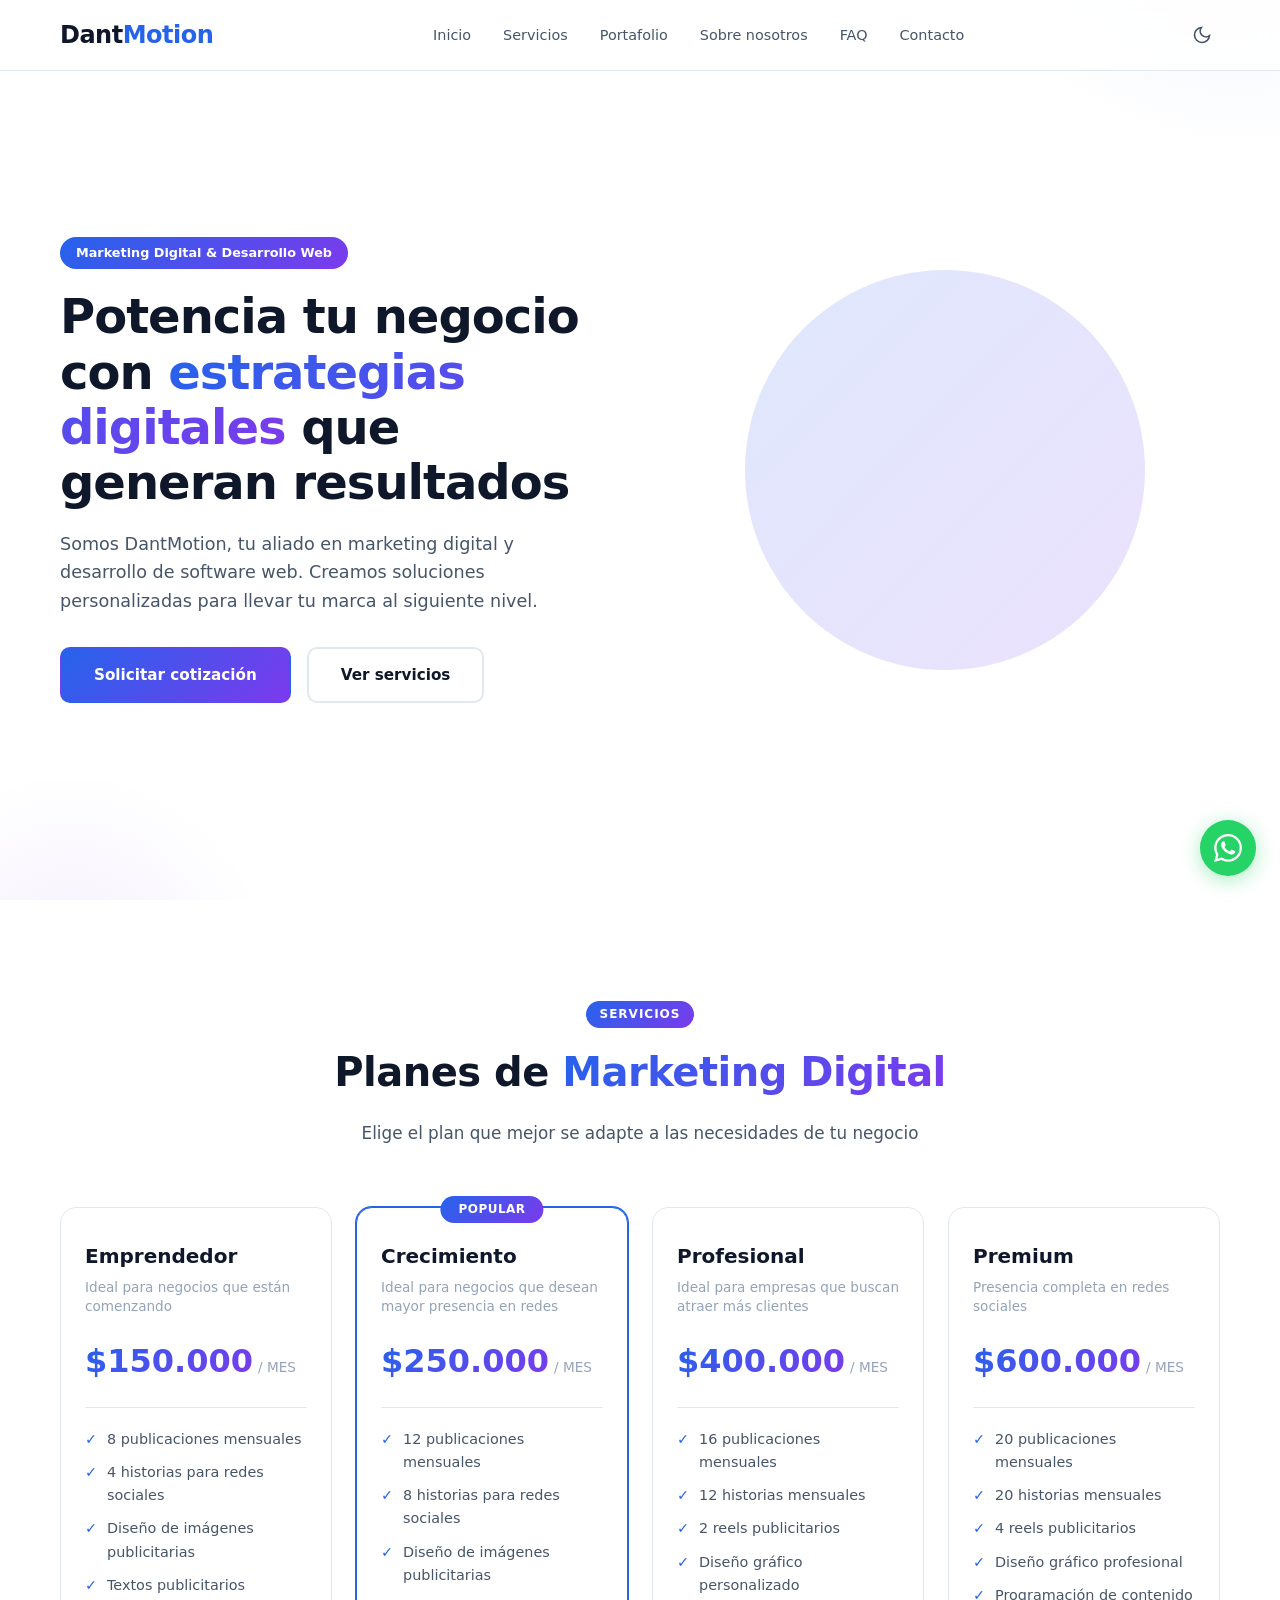
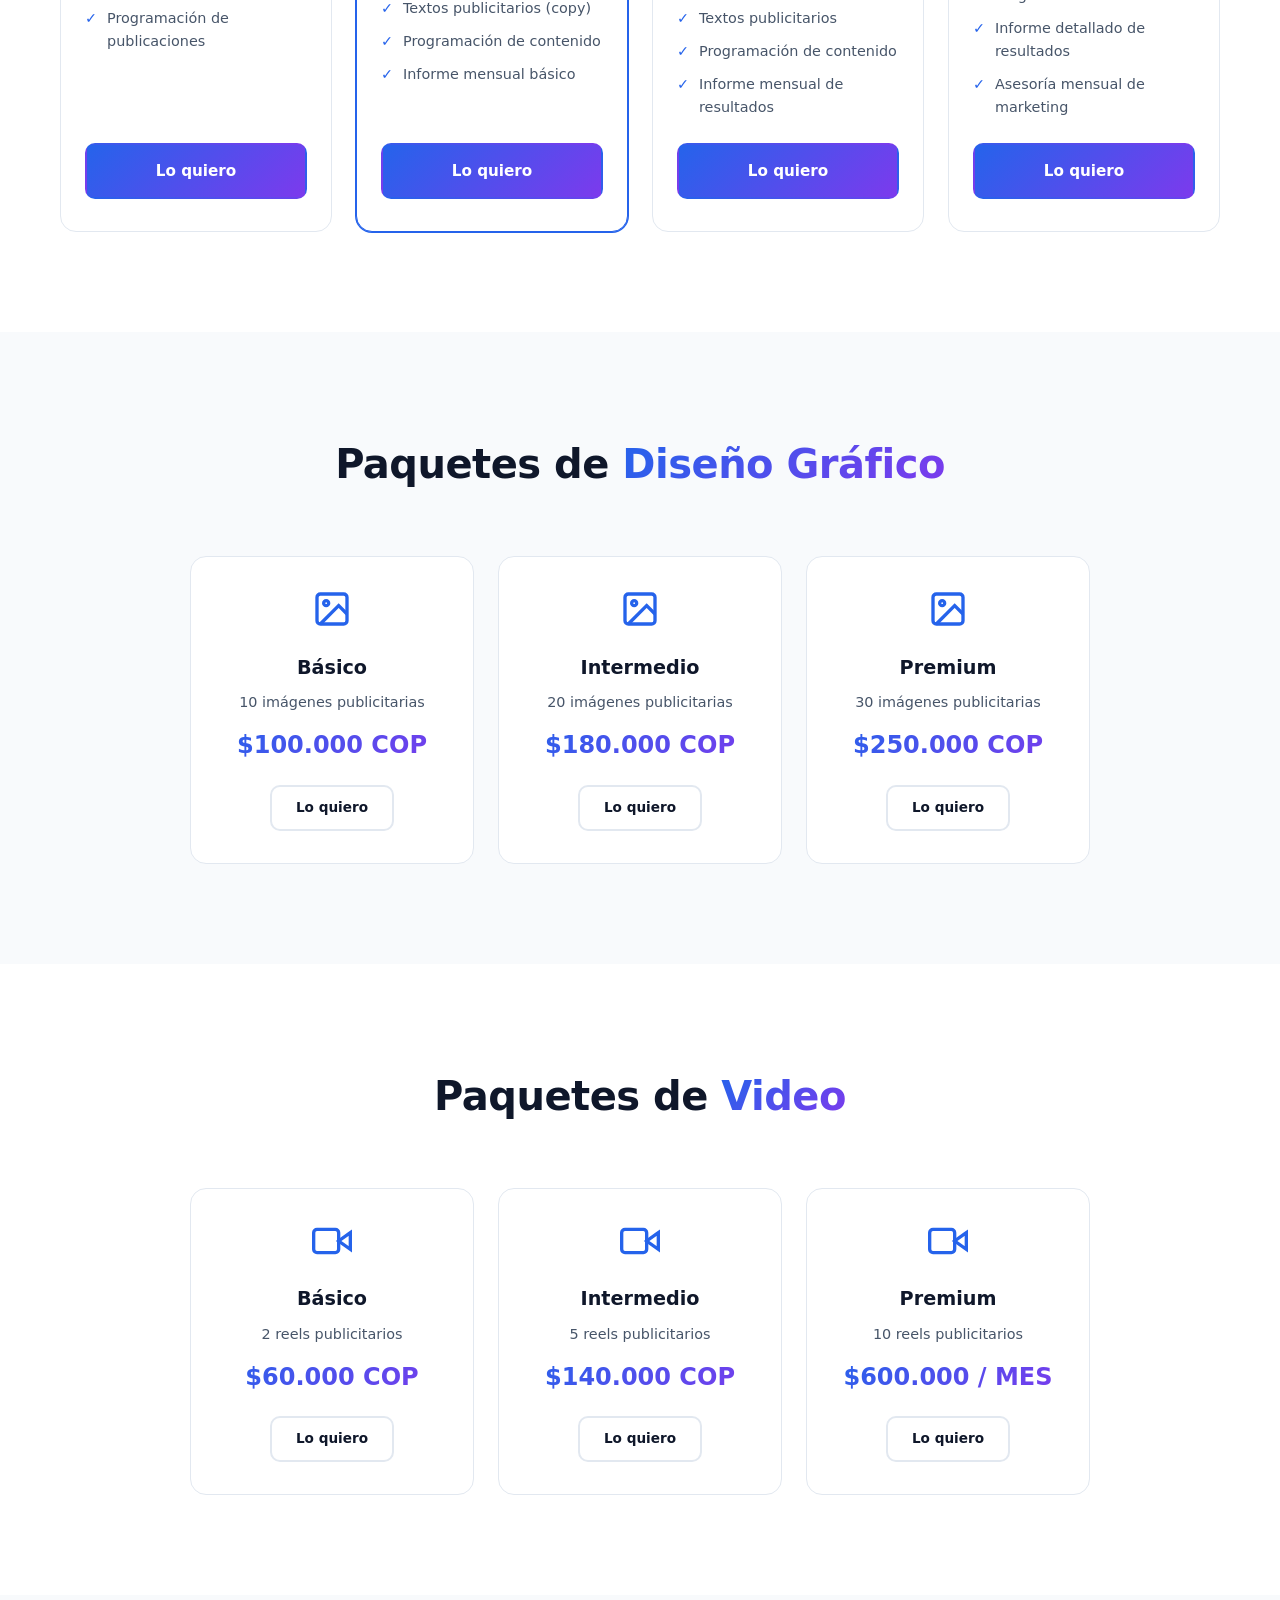
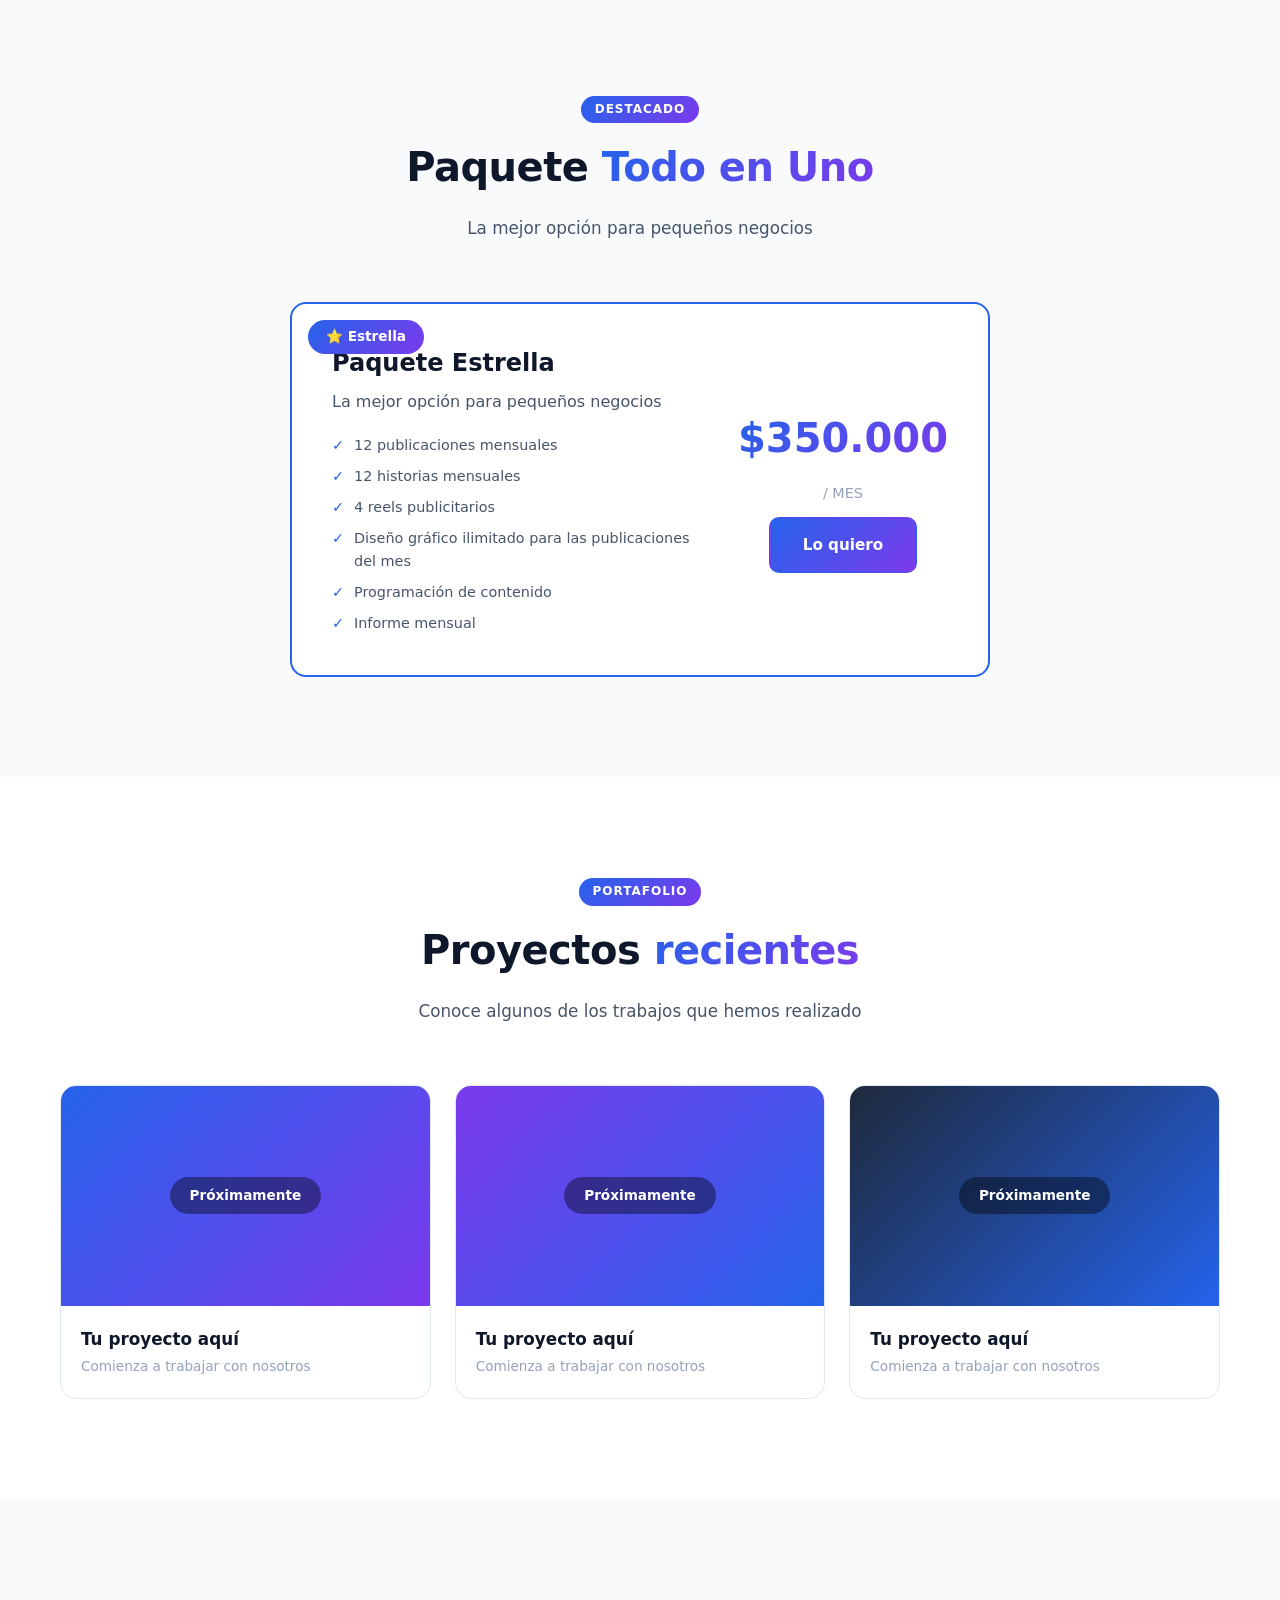
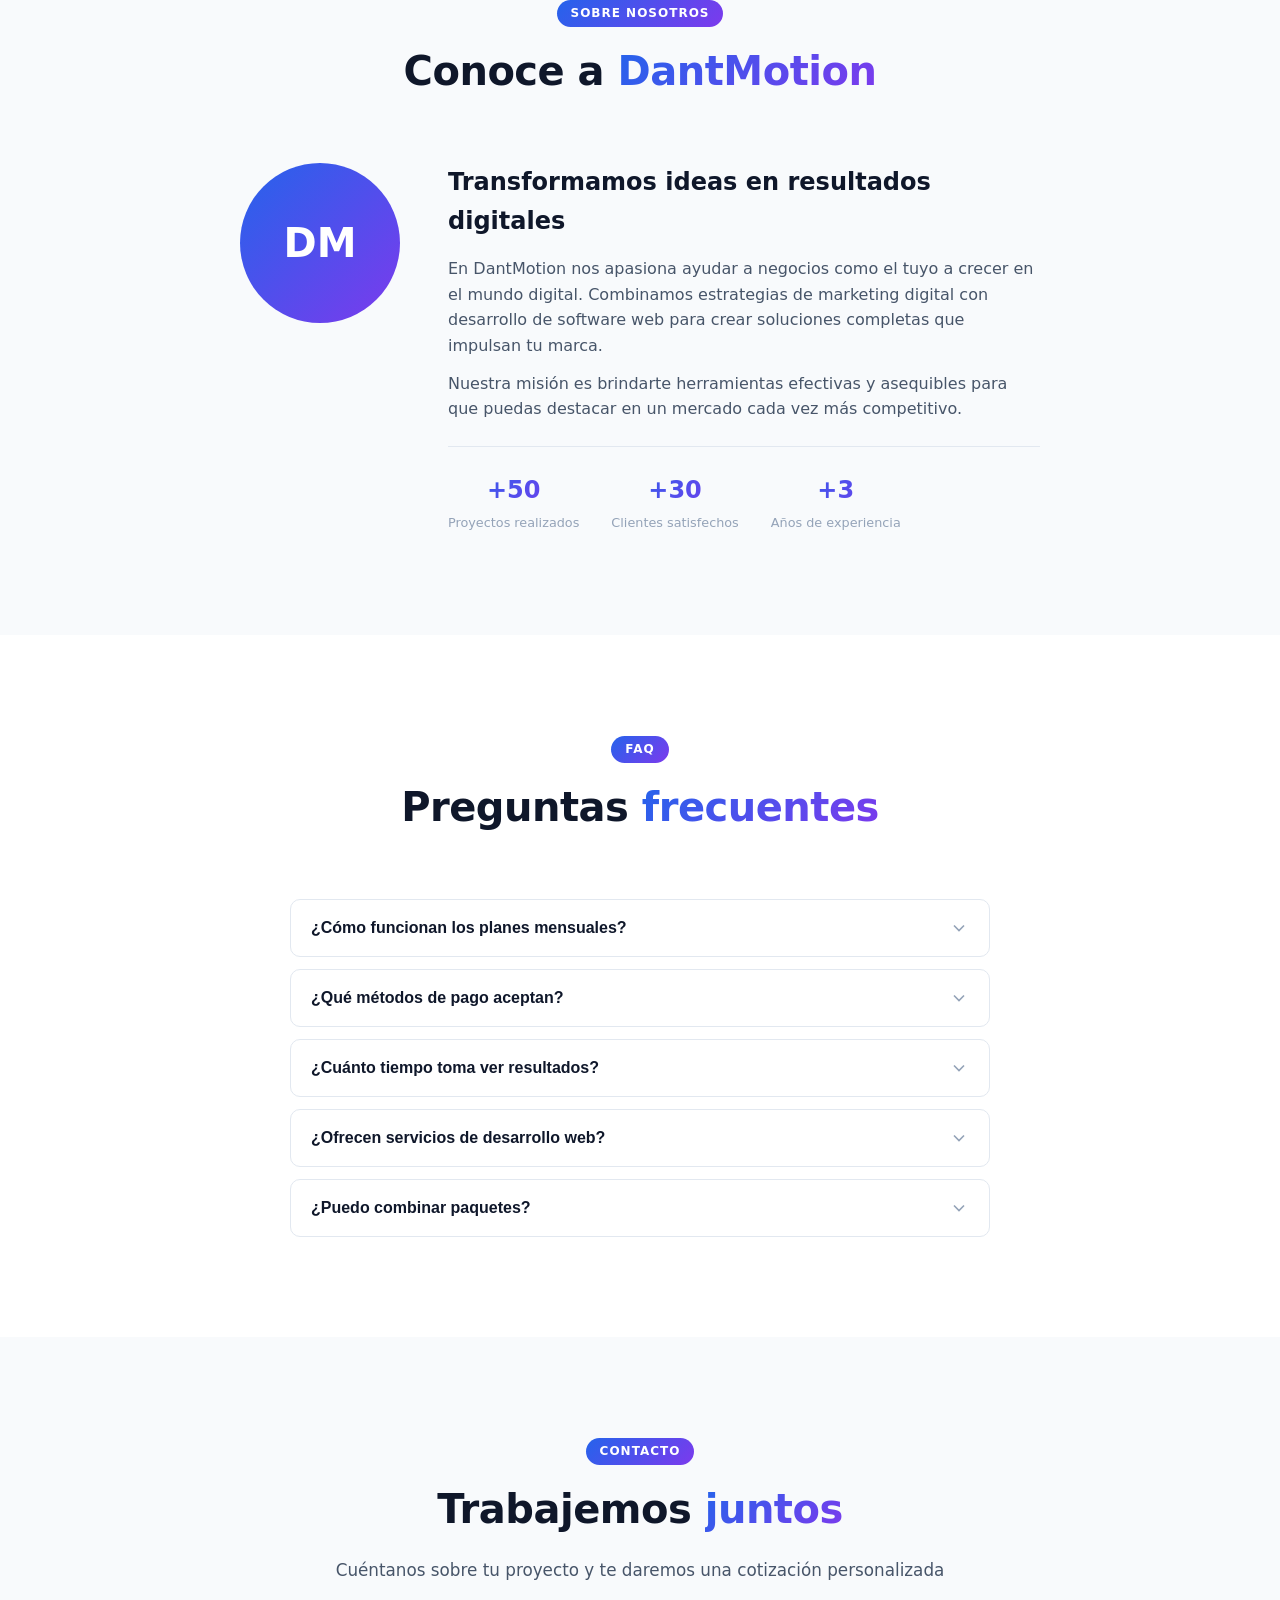
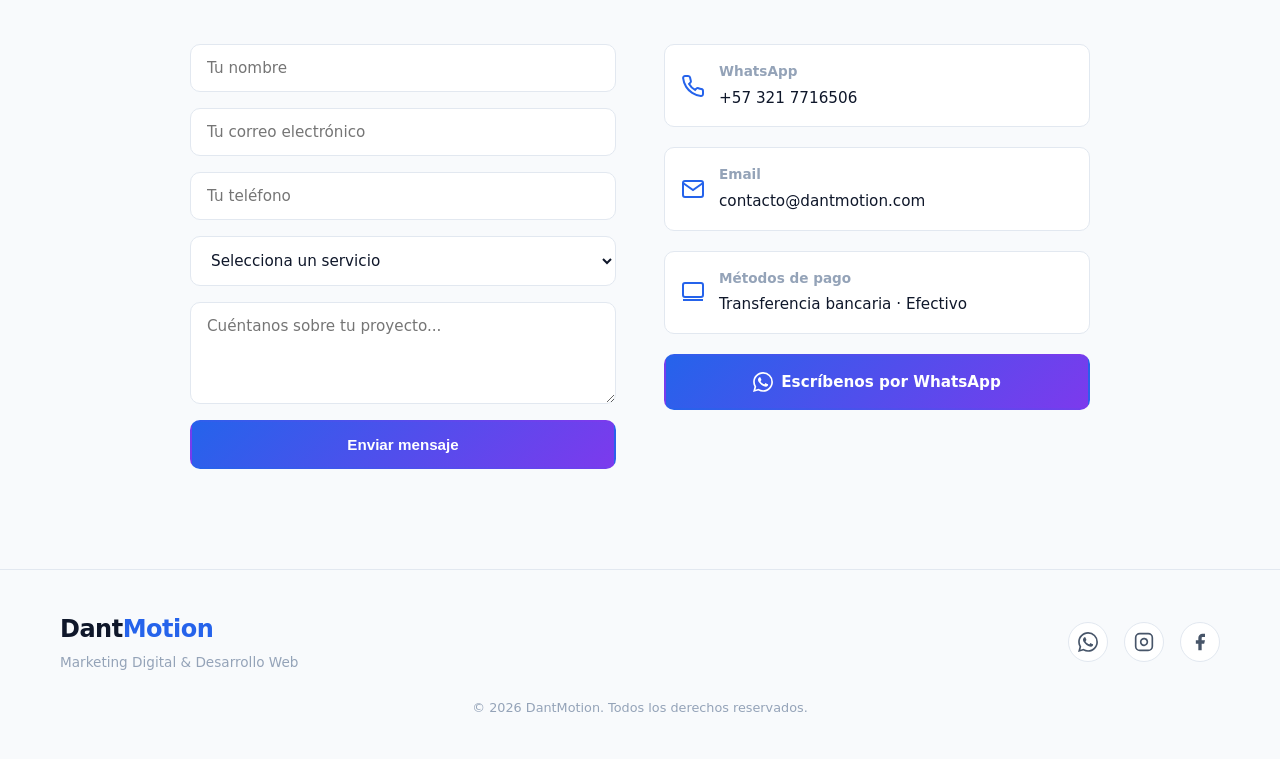
==== index.html @ 95904ae0 "inicio de sitio web" ====
<!DOCTYPE html>
<html lang="es" data-theme="dark">
<head>
  <meta charset="UTF-8">
  <meta name="viewport" content="width=device-width, initial-scale=1.0">
  <meta name="description" content="DantMotion - Marketing Digital y Desarrollo de Software Web. Potencia tu negocio con estrategias digitales y soluciones web profesionales.">
  <meta property="og:title" content="DantMotion - Marketing Digital & Desarrollo Web">
  <meta property="og:description" content="Potencia tu negocio con estrategias digitales y soluciones web profesionales.">
  <meta property="og:type" content="website">
  <title>DantMotion - Marketing Digital & Desarrollo Web</title>
  <link rel="stylesheet" href="css/style.css">
</head>
<body>

  <!-- Header -->
  <header class="header">
    <div class="container header__inner">
      <a href="#" class="logo">Dant<span>Motion</span></a>
      <nav class="nav" id="nav">
        <ul class="nav__list">
          <li><a href="#inicio" class="nav__link">Inicio</a></li>
          <li><a href="#servicios" class="nav__link">Servicios</a></li>
          <li><a href="#portafolio" class="nav__link">Portafolio</a></li>
          <li><a href="#sobre-nosotros" class="nav__link">Sobre nosotros</a></li>
          <li><a href="#faq" class="nav__link">FAQ</a></li>
          <li><a href="#contacto" class="nav__link">Contacto</a></li>
        </ul>
      </nav>
      <div class="header__actions">
        <button class="theme-toggle" id="themeToggle" aria-label="Cambiar modo oscuro/claro">
          <svg class="icon-sun" width="20" height="20" viewBox="0 0 24 24" fill="none" stroke="currentColor" stroke-width="2"><circle cx="12" cy="12" r="5"/><path d="M12 1v2M12 21v2M4.22 4.22l1.42 1.42M18.36 18.36l1.42 1.42M1 12h2M21 12h2M4.22 19.78l1.42-1.42M18.36 5.64l1.42-1.42"/></svg>
          <svg class="icon-moon" width="20" height="20" viewBox="0 0 24 24" fill="none" stroke="currentColor" stroke-width="2"><path d="M21 12.79A9 9 0 1 1 11.21 3 7 7 0 0 0 21 12.79z"/></svg>
        </button>
        <button class="menu-toggle" id="menuToggle" aria-label="Abrir menú">
          <span></span><span></span><span></span>
        </button>
      </div>
    </div>
  </header>

  <!-- Hero -->
  <section class="hero" id="inicio">
    <div class="container hero__inner">
      <div class="hero__content fade-in">
        <span class="hero__badge">Marketing Digital & Desarrollo Web</span>
        <h1 class="hero__title">Potencia tu negocio con <span class="gradient-text">estrategias digitales</span> que generan resultados</h1>
        <p class="hero__desc">Somos DantMotion, tu aliado en marketing digital y desarrollo de software web. Creamos soluciones personalizadas para llevar tu marca al siguiente nivel.</p>
        <div class="hero__cta">
          <a href="#contacto" class="btn btn--primary">Solicitar cotización</a>
          <a href="#servicios" class="btn btn--outline">Ver servicios</a>
        </div>
      </div>
      <div class="hero__visual fade-in">
        <div class="hero__shape"></div>
      </div>
    </div>
  </section>

  <!-- Servicios - Marketing Digital -->
  <section class="section" id="servicios">
    <div class="container">
      <div class="section__header fade-in">
        <span class="section__tag">Servicios</span>
        <h2 class="section__title">Planes de <span class="gradient-text">Marketing Digital</span></h2>
        <p class="section__desc">Elige el plan que mejor se adapte a las necesidades de tu negocio</p>
      </div>

      <div class="pricing-grid">
        <div class="pricing-card fade-in">
          <div class="pricing-card__header">
            <h3 class="pricing-card__name">Emprendedor</h3>
            <p class="pricing-card__sub">Ideal para negocios que están comenzando</p>
          </div>
          <div class="pricing-card__price">
            <span class="price">$150.000</span>
            <span class="period">/ MES</span>
          </div>
          <ul class="pricing-card__features">
            <li>8 publicaciones mensuales</li>
            <li>4 historias para redes sociales</li>
            <li>Diseño de imágenes publicitarias</li>
            <li>Textos publicitarios</li>
            <li>Programación de publicaciones</li>
          </ul>
          <a href="#contacto" class="btn btn--primary btn--block">Lo quiero</a>
        </div>

        <div class="pricing-card pricing-card--featured fade-in">
          <div class="pricing-card__badge">Popular</div>
          <div class="pricing-card__header">
            <h3 class="pricing-card__name">Crecimiento</h3>
            <p class="pricing-card__sub">Ideal para negocios que desean mayor presencia en redes</p>
          </div>
          <div class="pricing-card__price">
            <span class="price">$250.000</span>
            <span class="period">/ MES</span>
          </div>
          <ul class="pricing-card__features">
            <li>12 publicaciones mensuales</li>
            <li>8 historias para redes sociales</li>
            <li>Diseño de imágenes publicitarias</li>
            <li>Textos publicitarios (copy)</li>
            <li>Programación de contenido</li>
            <li>Informe mensual básico</li>
          </ul>
          <a href="#contacto" class="btn btn--primary btn--block">Lo quiero</a>
        </div>

        <div class="pricing-card fade-in">
          <div class="pricing-card__header">
            <h3 class="pricing-card__name">Profesional</h3>
            <p class="pricing-card__sub">Ideal para empresas que buscan atraer más clientes</p>
          </div>
          <div class="pricing-card__price">
            <span class="price">$400.000</span>
            <span class="period">/ MES</span>
          </div>
          <ul class="pricing-card__features">
            <li>16 publicaciones mensuales</li>
            <li>12 historias mensuales</li>
            <li>2 reels publicitarios</li>
            <li>Diseño gráfico personalizado</li>
            <li>Textos publicitarios</li>
            <li>Programación de contenido</li>
            <li>Informe mensual de resultados</li>
          </ul>
          <a href="#contacto" class="btn btn--primary btn--block">Lo quiero</a>
        </div>

        <div class="pricing-card fade-in">
          <div class="pricing-card__header">
            <h3 class="pricing-card__name">Premium</h3>
            <p class="pricing-card__sub">Presencia completa en redes sociales</p>
          </div>
          <div class="pricing-card__price">
            <span class="price">$600.000</span>
            <span class="period">/ MES</span>
          </div>
          <ul class="pricing-card__features">
            <li>20 publicaciones mensuales</li>
            <li>20 historias mensuales</li>
            <li>4 reels publicitarios</li>
            <li>Diseño gráfico profesional</li>
            <li>Programación de contenido</li>
            <li>Informe detallado de resultados</li>
            <li>Asesoría mensual de marketing</li>
          </ul>
          <a href="#contacto" class="btn btn--primary btn--block">Lo quiero</a>
        </div>
      </div>
    </div>
  </section>

  <!-- Servicios - Diseño Gráfico -->
  <section class="section section--alt">
    <div class="container">
      <div class="section__header fade-in">
        <h2 class="section__title">Paquetes de <span class="gradient-text">Diseño Gráfico</span></h2>
      </div>
      <div class="simple-grid">
        <div class="simple-card fade-in">
          <div class="simple-card__icon">
            <svg width="40" height="40" viewBox="0 0 24 24" fill="none" stroke="currentColor" stroke-width="2"><rect x="3" y="3" width="18" height="18" rx="2"/><circle cx="8.5" cy="8.5" r="1.5"/><path d="M21 15l-5-5L5 21"/></svg>
          </div>
          <h3 class="simple-card__name">Básico</h3>
          <p class="simple-card__detail">10 imágenes publicitarias</p>
          <p class="simple-card__price">$100.000 COP</p>
          <a href="#contacto" class="btn btn--outline btn--small">Lo quiero</a>
        </div>
        <div class="simple-card fade-in">
          <div class="simple-card__icon">
            <svg width="40" height="40" viewBox="0 0 24 24" fill="none" stroke="currentColor" stroke-width="2"><rect x="3" y="3" width="18" height="18" rx="2"/><circle cx="8.5" cy="8.5" r="1.5"/><path d="M21 15l-5-5L5 21"/></svg>
          </div>
          <h3 class="simple-card__name">Intermedio</h3>
          <p class="simple-card__detail">20 imágenes publicitarias</p>
          <p class="simple-card__price">$180.000 COP</p>
          <a href="#contacto" class="btn btn--outline btn--small">Lo quiero</a>
        </div>
        <div class="simple-card fade-in">
          <div class="simple-card__icon">
            <svg width="40" height="40" viewBox="0 0 24 24" fill="none" stroke="currentColor" stroke-width="2"><rect x="3" y="3" width="18" height="18" rx="2"/><circle cx="8.5" cy="8.5" r="1.5"/><path d="M21 15l-5-5L5 21"/></svg>
          </div>
          <h3 class="simple-card__name">Premium</h3>
          <p class="simple-card__detail">30 imágenes publicitarias</p>
          <p class="simple-card__price">$250.000 COP</p>
          <a href="#contacto" class="btn btn--outline btn--small">Lo quiero</a>
        </div>
      </div>
    </div>
  </section>

  <!-- Servicios - Video -->
  <section class="section">
    <div class="container">
      <div class="section__header fade-in">
        <h2 class="section__title">Paquetes de <span class="gradient-text">Video</span></h2>
      </div>
      <div class="simple-grid">
        <div class="simple-card fade-in">
          <div class="simple-card__icon">
            <svg width="40" height="40" viewBox="0 0 24 24" fill="none" stroke="currentColor" stroke-width="2"><polygon points="23 7 16 12 23 17 23 7"/><rect x="1" y="5" width="15" height="14" rx="2"/></svg>
          </div>
          <h3 class="simple-card__name">Básico</h3>
          <p class="simple-card__detail">2 reels publicitarios</p>
          <p class="simple-card__price">$60.000 COP</p>
          <a href="#contacto" class="btn btn--outline btn--small">Lo quiero</a>
        </div>
        <div class="simple-card fade-in">
          <div class="simple-card__icon">
            <svg width="40" height="40" viewBox="0 0 24 24" fill="none" stroke="currentColor" stroke-width="2"><polygon points="23 7 16 12 23 17 23 7"/><rect x="1" y="5" width="15" height="14" rx="2"/></svg>
          </div>
          <h3 class="simple-card__name">Intermedio</h3>
          <p class="simple-card__detail">5 reels publicitarios</p>
          <p class="simple-card__price">$140.000 COP</p>
          <a href="#contacto" class="btn btn--outline btn--small">Lo quiero</a>
        </div>
        <div class="simple-card fade-in">
          <div class="simple-card__icon">
            <svg width="40" height="40" viewBox="0 0 24 24" fill="none" stroke="currentColor" stroke-width="2"><polygon points="23 7 16 12 23 17 23 7"/><rect x="1" y="5" width="15" height="14" rx="2"/></svg>
          </div>
          <h3 class="simple-card__name">Premium</h3>
          <p class="simple-card__detail">10 reels publicitarios</p>
          <p class="simple-card__price">$600.000 / MES</p>
          <a href="#contacto" class="btn btn--outline btn--small">Lo quiero</a>
        </div>
      </div>
    </div>
  </section>

  <!-- Paquete Estrella -->
  <section class="section section--alt">
    <div class="container">
      <div class="section__header fade-in">
        <span class="section__tag">Destacado</span>
        <h2 class="section__title">Paquete <span class="gradient-text">Todo en Uno</span></h2>
        <p class="section__desc">La mejor opción para pequeños negocios</p>
      </div>
      <div class="featured-card fade-in">
        <div class="featured-card__badge">⭐ Estrella</div>
        <div class="featured-card__content">
          <div class="featured-card__info">
            <h3 class="featured-card__name">Paquete Estrella</h3>
            <p class="featured-card__detail">La mejor opción para pequeños negocios</p>
            <ul class="featured-card__features">
              <li>12 publicaciones mensuales</li>
              <li>12 historias mensuales</li>
              <li>4 reels publicitarios</li>
              <li>Diseño gráfico ilimitado para las publicaciones del mes</li>
              <li>Programación de contenido</li>
              <li>Informe mensual</li>
            </ul>
          </div>
          <div class="featured-card__price-box">
            <span class="featured-card__price">$350.000</span>
            <span class="featured-card__period">/ MES</span>
            <a href="#contacto" class="btn btn--primary">Lo quiero</a>
          </div>
        </div>
      </div>
    </div>
  </section>

  <!-- Portafolio -->
  <section class="section" id="portafolio">
    <div class="container">
      <div class="section__header fade-in">
        <span class="section__tag">Portafolio</span>
        <h2 class="section__title">Proyectos <span class="gradient-text">recientes</span></h2>
        <p class="section__desc">Conoce algunos de los trabajos que hemos realizado</p>
      </div>
      <div class="portfolio-grid">
        <div class="portfolio-item fade-in">
          <div class="portfolio-item__thumb" style="background: linear-gradient(135deg, #2563EB, #7C3AED);">
            <span class="portfolio-item__label">Próximamente</span>
          </div>
          <div class="portfolio-item__info">
            <h3>Tu proyecto aquí</h3>
            <p>Comienza a trabajar con nosotros</p>
          </div>
        </div>
        <div class="portfolio-item fade-in">
          <div class="portfolio-item__thumb" style="background: linear-gradient(135deg, #7C3AED, #2563EB);">
            <span class="portfolio-item__label">Próximamente</span>
          </div>
          <div class="portfolio-item__info">
            <h3>Tu proyecto aquí</h3>
            <p>Comienza a trabajar con nosotros</p>
          </div>
        </div>
        <div class="portfolio-item fade-in">
          <div class="portfolio-item__thumb" style="background: linear-gradient(135deg, #1E293B, #2563EB);">
            <span class="portfolio-item__label">Próximamente</span>
          </div>
          <div class="portfolio-item__info">
            <h3>Tu proyecto aquí</h3>
            <p>Comienza a trabajar con nosotros</p>
          </div>
        </div>
      </div>
    </div>
  </section>

  <!-- Sobre nosotros -->
  <section class="section section--alt" id="sobre-nosotros">
    <div class="container">
      <div class="section__header fade-in">
        <span class="section__tag">Sobre nosotros</span>
        <h2 class="section__title">Conoce a <span class="gradient-text">DantMotion</span></h2>
      </div>
      <div class="about fade-in">
        <div class="about__avatar">
          <div class="about__avatar-placeholder">DM</div>
        </div>
        <div class="about__content">
          <h3>Transformamos ideas en resultados digitales</h3>
          <p>En DantMotion nos apasiona ayudar a negocios como el tuyo a crecer en el mundo digital. Combinamos estrategias de marketing digital con desarrollo de software web para crear soluciones completas que impulsan tu marca.</p>
          <p>Nuestra misión es brindarte herramientas efectivas y asequibles para que puedas destacar en un mercado cada vez más competitivo.</p>
          <div class="about__stats">
            <div class="stat">
              <span class="stat__number">+50</span>
              <span class="stat__label">Proyectos realizados</span>
            </div>
            <div class="stat">
              <span class="stat__number">+30</span>
              <span class="stat__label">Clientes satisfechos</span>
            </div>
            <div class="stat">
              <span class="stat__number">+3</span>
              <span class="stat__label">Años de experiencia</span>
            </div>
          </div>
        </div>
      </div>
    </div>
  </section>

  <!-- FAQ -->
  <section class="section" id="faq">
    <div class="container">
      <div class="section__header fade-in">
        <span class="section__tag">FAQ</span>
        <h2 class="section__title">Preguntas <span class="gradient-text">frecuentes</span></h2>
      </div>
      <div class="faq-list fade-in">
        <div class="faq-item">
          <button class="faq-item__question">
            ¿Cómo funcionan los planes mensuales?
            <svg width="20" height="20" viewBox="0 0 24 24" fill="none" stroke="currentColor" stroke-width="2"><polyline points="6 9 12 15 18 9"/></svg>
          </button>
          <div class="faq-item__answer">
            <p>Los planes son de suscripción mensual. Cada mes creamos y programamos el contenido acordado según el paquete que elijas. Puedes cancelar en cualquier momento.</p>
          </div>
        </div>
        <div class="faq-item">
          <button class="faq-item__question">
            ¿Qué métodos de pago aceptan?
            <svg width="20" height="20" viewBox="0 0 24 24" fill="none" stroke="currentColor" stroke-width="2"><polyline points="6 9 12 15 18 9"/></svg>
          </button>
          <div class="faq-item__answer">
            <p>Aceptamos transferencia bancaria y pago en efectivo. Te enviaremos los datos de pago al confirmar tu servicio.</p>
          </div>
        </div>
        <div class="faq-item">
          <button class="faq-item__question">
            ¿Cuánto tiempo toma ver resultados?
            <svg width="20" height="20" viewBox="0 0 24 24" fill="none" stroke="currentColor" stroke-width="2"><polyline points="6 9 12 15 18 9"/></svg>
          </button>
          <div class="faq-item__answer">
            <p>Los resultados varían según el plan y la industria, pero generalmente nuestros clientes comienzan a ver mejoras en engagement y alcance a partir del primer mes.</p>
          </div>
        </div>
        <div class="faq-item">
          <button class="faq-item__question">
            ¿Ofrecen servicios de desarrollo web?
            <svg width="20" height="20" viewBox="0 0 24 24" fill="none" stroke="currentColor" stroke-width="2"><polyline points="6 9 12 15 18 9"/></svg>
          </button>
          <div class="faq-item__answer">
            <p>Sí, creamos landing pages, sitios web, aplicaciones web y tiendas online. Contáctanos para conocer más sobre nuestros paquetes de desarrollo.</p>
          </div>
        </div>
        <div class="faq-item">
          <button class="faq-item__question">
            ¿Puedo combinar paquetes?
            <svg width="20" height="20" viewBox="0 0 24 24" fill="none" stroke="currentColor" stroke-width="2"><polyline points="6 9 12 15 18 9"/></svg>
          </button>
          <div class="faq-item__answer">
            <p>¡Claro! Puedes combinar cualquier paquete de marketing con diseño gráfico y video. Contáctanos y armamos un plan personalizado para ti.</p>
          </div>
        </div>
      </div>
    </div>
  </section>

  <!-- Contacto -->
  <section class="section section--alt" id="contacto">
    <div class="container">
      <div class="section__header fade-in">
        <span class="section__tag">Contacto</span>
        <h2 class="section__title">Trabajemos <span class="gradient-text">juntos</span></h2>
        <p class="section__desc">Cuéntanos sobre tu proyecto y te daremos una cotización personalizada</p>
      </div>
      <div class="contact fade-in">
        <form class="contact__form" id="contactForm">
          <input type="text" name="name" placeholder="Tu nombre" required>
          <input type="email" name="email" placeholder="Tu correo electrónico" required>
          <input type="tel" name="phone" placeholder="Tu teléfono">
          <select name="service" required>
            <option value="">Selecciona un servicio</option>
            <option value="marketing">Marketing Digital</option>
            <option value="diseno">Diseño Gráfico</option>
            <option value="video">Video / Reels</option>
            <option value="todo-en-uno">Paquete Todo en Uno</option>
            <option value="desarrollo">Desarrollo Web</option>
            <option value="otro">Otro</option>
          </select>
          <textarea name="message" rows="4" placeholder="Cuéntanos sobre tu proyecto..." required></textarea>
          <button type="submit" class="btn btn--primary btn--block">Enviar mensaje</button>
        </form>
        <div class="contact__info">
          <div class="contact__card">
            <svg width="24" height="24" viewBox="0 0 24 24" fill="none" stroke="currentColor" stroke-width="2"><path d="M22 16.92v3a2 2 0 0 1-2.18 2 19.79 19.79 0 0 1-8.63-3.07 19.5 19.5 0 0 1-6-6 19.79 19.79 0 0 1-3.07-8.67A2 2 0 0 1 4.11 2h3a2 2 0 0 1 2 1.72 12.84 12.84 0 0 0 .7 2.81 2 2 0 0 1-.45 2.11L8.09 9.91a16 16 0 0 0 6 6l1.27-1.27a2 2 0 0 1 2.11-.45 12.84 12.84 0 0 0 2.81.7A2 2 0 0 1 22 16.92z"/></svg>
            <div>
              <strong>WhatsApp</strong>
              <a href="https://wa.me/573217716506" target="_blank">+57 321 7716506</a>
            </div>
          </div>
          <div class="contact__card">
            <svg width="24" height="24" viewBox="0 0 24 24" fill="none" stroke="currentColor" stroke-width="2"><path d="M4 4h16c1.1 0 2 .9 2 2v12c0 1.1-.9 2-2 2H4c-1.1 0-2-.9-2-2V6c0-1.1.9-2 2-2z"/><polyline points="22,6 12,13 2,6"/></svg>
            <div>
              <strong>Email</strong>
              <a href="mailto:contacto@dantmotion.com">contacto@dantmotion.com</a>
            </div>
          </div>
          <div class="contact__card">
            <svg width="24" height="24" viewBox="0 0 24 24" fill="none" stroke="currentColor" stroke-width="2"><rect x="2" y="3" width="20" height="14" rx="2"/><line x1="2" y1="20" x2="22" y2="20"/></svg>
            <div>
              <strong>Métodos de pago</strong>
              <span>Transferencia bancaria · Efectivo</span>
            </div>
          </div>
          <a href="https://wa.me/573217716506" target="_blank" class="btn btn--primary btn--block">
            <svg width="20" height="20" viewBox="0 0 24 24" fill="currentColor"><path d="M17.472 14.382c-.297-.149-1.758-.867-2.03-.967-.273-.099-.471-.148-.67.15-.197.297-.767.966-.94 1.164-.173.199-.347.223-.644.075-.297-.15-1.255-.463-2.39-1.475-.883-.788-1.48-1.761-1.653-2.059-.173-.297-.018-.458.13-.606.134-.133.298-.347.446-.52.149-.174.198-.298.298-.497.099-.198.05-.371-.025-.52-.075-.149-.669-1.612-.916-2.207-.242-.579-.487-.5-.669-.51-.173-.008-.371-.01-.57-.01-.198 0-.52.074-.792.372-.272.297-1.04 1.016-1.04 2.479 0 1.462 1.065 2.875 1.213 3.074.149.198 2.096 3.2 5.077 4.487.709.306 1.262.489 1.694.625.712.227 1.36.195 1.871.118.571-.085 1.758-.719 2.006-1.413.248-.694.248-1.289.173-1.413-.074-.124-.272-.198-.57-.347m-5.421 7.403h-.004a9.87 9.87 0 01-5.031-1.378l-.361-.214-3.741.982.998-3.648-.235-.374a9.86 9.86 0 01-1.51-5.26c.001-5.45 4.436-9.884 9.888-9.884 2.64 0 5.122 1.03 6.988 2.898a9.825 9.825 0 012.893 6.994c-.003 5.45-4.437 9.884-9.885 9.884m8.413-18.297A11.815 11.815 0 0012.05 0C5.495 0 .16 5.335.157 11.892c0 2.096.547 4.142 1.588 5.945L.057 24l6.305-1.654a11.882 11.882 0 005.683 1.448h.005c6.554 0 11.89-5.335 11.893-11.893a11.821 11.821 0 00-3.48-8.413z"/></svg>
            Escríbenos por WhatsApp
          </a>
        </div>
      </div>
    </div>
  </section>

  <!-- Footer -->
  <footer class="footer">
    <div class="container footer__inner">
      <div class="footer__brand">
        <a href="#" class="logo">Dant<span>Motion</span></a>
        <p>Marketing Digital & Desarrollo Web</p>
      </div>
      <div class="footer__social">
        <a href="https://wa.me/573217716506" target="_blank" aria-label="WhatsApp">
          <svg width="20" height="20" viewBox="0 0 24 24" fill="currentColor"><path d="M17.472 14.382c-.297-.149-1.758-.867-2.03-.967-.273-.099-.471-.148-.67.15-.197.297-.767.966-.94 1.164-.173.199-.347.223-.644.075-.297-.15-1.255-.463-2.39-1.475-.883-.788-1.48-1.761-1.653-2.059-.173-.297-.018-.458.13-.606.134-.133.298-.347.446-.52.149-.174.198-.298.298-.497.099-.198.05-.371-.025-.52-.075-.149-.669-1.612-.916-2.207-.242-.579-.487-.5-.669-.51-.173-.008-.371-.01-.57-.01-.198 0-.52.074-.792.372-.272.297-1.04 1.016-1.04 2.479 0 1.462 1.065 2.875 1.213 3.074.149.198 2.096 3.2 5.077 4.487.709.306 1.262.489 1.694.625.712.227 1.36.195 1.871.118.571-.085 1.758-.719 2.006-1.413.248-.694.248-1.289.173-1.413-.074-.124-.272-.198-.57-.347m-5.421 7.403h-.004a9.87 9.87 0 01-5.031-1.378l-.361-.214-3.741.982.998-3.648-.235-.374a9.86 9.86 0 01-1.51-5.26c.001-5.45 4.436-9.884 9.888-9.884 2.64 0 5.122 1.03 6.988 2.898a9.825 9.825 0 012.893 6.994c-.003 5.45-4.437 9.884-9.885 9.884m8.413-18.297A11.815 11.815 0 0012.05 0C5.495 0 .16 5.335.157 11.892c0 2.096.547 4.142 1.588 5.945L.057 24l6.305-1.654a11.882 11.882 0 005.683 1.448h.005c6.554 0 11.89-5.335 11.893-11.893a11.821 11.821 0 00-3.48-8.413z"/></svg>
        </a>
        <a href="#" target="_blank" aria-label="Instagram">
          <svg width="20" height="20" viewBox="0 0 24 24" fill="none" stroke="currentColor" stroke-width="2"><rect x="2" y="2" width="20" height="20" rx="5"/><path d="M16 11.37A4 4 0 1 1 12.63 8 4 4 0 0 1 16 11.37z"/><line x1="17.5" y1="6.5" x2="17.51" y2="6.5"/></svg>
        </a>
        <a href="#" target="_blank" aria-label="Facebook">
          <svg width="20" height="20" viewBox="0 0 24 24" fill="currentColor"><path d="M18 2h-3a5 5 0 0 0-5 5v3H7v4h3v8h4v-8h3l1-4h-4V7a1 1 0 0 1 1-1h3z"/></svg>
        </a>
      </div>
      <p class="footer__copy">&copy; 2026 DantMotion. Todos los derechos reservados.</p>
    </div>
  </footer>

  <!-- WhatsApp Float -->
  <a href="https://wa.me/573217716506" target="_blank" class="whatsapp-float" aria-label="WhatsApp">
    <svg width="28" height="28" viewBox="0 0 24 24" fill="currentColor"><path d="M17.472 14.382c-.297-.149-1.758-.867-2.03-.967-.273-.099-.471-.148-.67.15-.197.297-.767.966-.94 1.164-.173.199-.347.223-.644.075-.297-.15-1.255-.463-2.39-1.475-.883-.788-1.48-1.761-1.653-2.059-.173-.297-.018-.458.13-.606.134-.133.298-.347.446-.52.149-.174.198-.298.298-.497.099-.198.05-.371-.025-.52-.075-.149-.669-1.612-.916-2.207-.242-.579-.487-.5-.669-.51-.173-.008-.371-.01-.57-.01-.198 0-.52.074-.792.372-.272.297-1.04 1.016-1.04 2.479 0 1.462 1.065 2.875 1.213 3.074.149.198 2.096 3.2 5.077 4.487.709.306 1.262.489 1.694.625.712.227 1.36.195 1.871.118.571-.085 1.758-.719 2.006-1.413.248-.694.248-1.289.173-1.413-.074-.124-.272-.198-.57-.347m-5.421 7.403h-.004a9.87 9.87 0 01-5.031-1.378l-.361-.214-3.741.982.998-3.648-.235-.374a9.86 9.86 0 01-1.51-5.26c.001-5.45 4.436-9.884 9.888-9.884 2.64 0 5.122 1.03 6.988 2.898a9.825 9.825 0 012.893 6.994c-.003 5.45-4.437 9.884-9.885 9.884m8.413-18.297A11.815 11.815 0 0012.05 0C5.495 0 .16 5.335.157 11.892c0 2.096.547 4.142 1.588 5.945L.057 24l6.305-1.654a11.882 11.882 0 005.683 1.448h.005c6.554 0 11.89-5.335 11.893-11.893a11.821 11.821 0 00-3.48-8.413z"/></svg>
  </a>

  <script src="js/main.js"></script>
</body>
</html>
---- css/style.css ----
/* ===== Reset & Base ===== */
*, *::before, *::after {
  margin: 0;
  padding: 0;
  box-sizing: border-box;
}

:root {
  --blue: #2563EB;
  --purple: #7C3AED;
  --white: #FFFFFF;
  --black: #0F172A;

  --bg-primary: #FFFFFF;
  --bg-secondary: #F8FAFC;
  --bg-card: #FFFFFF;
  --text-primary: #0F172A;
  --text-secondary: #475569;
  --text-muted: #94A3B8;
  --border: #E2E8F0;
  --shadow: 0 4px 24px rgba(15, 23, 42, 0.08);
  --shadow-hover: 0 8px 40px rgba(15, 23, 42, 0.12);
  --nav-blur: rgba(255, 255, 255, 0.85);
  --gradient: linear-gradient(135deg, var(--blue), var(--purple));
  --gradient-text: linear-gradient(135deg, var(--blue), var(--purple));

  --font-family: 'Segoe UI', system-ui, -apple-system, sans-serif;
  --radius: 16px;
  --radius-sm: 10px;
  --transition: 0.3s ease;
}

[data-theme="dark"] {
  --bg-primary: #0F172A;
  --bg-secondary: #1E293B;
  --bg-card: #1E293B;
  --text-primary: #F1F5F9;
  --text-secondary: #CBD5E1;
  --text-muted: #64748B;
  --border: #334155;
  --shadow: 0 4px 24px rgba(0, 0, 0, 0.3);
  --shadow-hover: 0 8px 40px rgba(0, 0, 0, 0.4);
  --nav-blur: rgba(15, 23, 42, 0.9);
}

html {
  scroll-behavior: smooth;
}

body {
  font-family: var(--font-family);
  background: var(--bg-primary);
  color: var(--text-primary);
  line-height: 1.6;
  transition: background var(--transition), color var(--transition);
  overflow-x: hidden;
}

a {
  color: inherit;
  text-decoration: none;
}

ul { list-style: none; }

img { max-width: 100%; display: block; }

.container {
  width: 100%;
  max-width: 1200px;
  margin: 0 auto;
  padding: 0 20px;
}

/* ===== Utilities ===== */
.gradient-text {
  background: var(--gradient-text);
  -webkit-background-clip: text;
  -webkit-text-fill-color: transparent;
  background-clip: text;
}

/* ===== Button ===== */
.btn {
  display: inline-flex;
  align-items: center;
  justify-content: center;
  gap: 8px;
  padding: 14px 32px;
  border-radius: var(--radius-sm);
  font-weight: 600;
  font-size: 0.95rem;
  cursor: pointer;
  border: 2px solid transparent;
  transition: all var(--transition);
  text-align: center;
}

.btn--primary {
  background: var(--gradient);
  color: #fff;
  border-color: transparent;
}
.btn--primary:hover {
  opacity: 0.9;
  transform: translateY(-2px);
  box-shadow: 0 8px 24px rgba(37, 99, 235, 0.35);
}

.btn--outline {
  background: transparent;
  color: var(--text-primary);
  border-color: var(--border);
}
.btn--outline:hover {
  border-color: var(--blue);
  color: var(--blue);
}

.btn--block { width: 100%; }

.btn--small {
  padding: 10px 24px;
  font-size: 0.85rem;
}

/* ===== Header ===== */
.header {
  position: fixed;
  top: 0;
  left: 0;
  right: 0;
  z-index: 1000;
  background: var(--nav-blur);
  backdrop-filter: blur(12px);
  -webkit-backdrop-filter: blur(12px);
  border-bottom: 1px solid var(--border);
  transition: background var(--transition);
}

.header__inner {
  display: flex;
  align-items: center;
  justify-content: space-between;
  height: 70px;
}

.logo {
  font-size: 1.5rem;
  font-weight: 800;
  letter-spacing: -0.5px;
  color: var(--text-primary);
}
.logo span {
  color: var(--blue);
}

.nav__list {
  display: flex;
  gap: 32px;
}

.nav__link {
  font-size: 0.9rem;
  font-weight: 500;
  color: var(--text-secondary);
  transition: color var(--transition);
  position: relative;
}
.nav__link::after {
  content: '';
  position: absolute;
  bottom: -4px;
  left: 0;
  width: 0;
  height: 2px;
  background: var(--gradient);
  transition: width var(--transition);
  border-radius: 2px;
}
.nav__link:hover {
  color: var(--text-primary);
}
.nav__link:hover::after {
  width: 100%;
}

.header__actions {
  display: flex;
  align-items: center;
  gap: 12px;
}

.theme-toggle {
  background: none;
  border: none;
  cursor: pointer;
  color: var(--text-secondary);
  padding: 8px;
  border-radius: 8px;
  display: flex;
  align-items: center;
  transition: background var(--transition), color var(--transition);
}
.theme-toggle:hover {
  background: var(--border);
  color: var(--text-primary);
}

[data-theme="dark"] .icon-sun { display: block; }
[data-theme="dark"] .icon-moon { display: none; }
.icon-sun { display: none; }
.icon-moon { display: block; }

.menu-toggle {
  display: none;
  flex-direction: column;
  gap: 5px;
  background: none;
  border: none;
  cursor: pointer;
  padding: 8px;
}
.menu-toggle span {
  display: block;
  width: 24px;
  height: 2px;
  background: var(--text-primary);
  border-radius: 2px;
  transition: all var(--transition);
}

/* ===== Hero ===== */
.hero {
  min-height: 100vh;
  display: flex;
  align-items: center;
  padding: 100px 0 60px;
  position: relative;
  overflow: hidden;
}

.hero::before {
  content: '';
  position: absolute;
  top: -50%;
  right: -20%;
  width: 600px;
  height: 600px;
  background: radial-gradient(circle, rgba(37, 99, 235, 0.1), transparent 70%);
  pointer-events: none;
}
.hero::after {
  content: '';
  position: absolute;
  bottom: -30%;
  left: -10%;
  width: 400px;
  height: 400px;
  background: radial-gradient(circle, rgba(124, 58, 237, 0.08), transparent 70%);
  pointer-events: none;
}

.hero__inner {
  display: grid;
  grid-template-columns: 1fr 1fr;
  gap: 60px;
  align-items: center;
  position: relative;
  z-index: 1;
}

.hero__badge {
  display: inline-block;
  padding: 6px 16px;
  border-radius: 100px;
  background: var(--gradient);
  color: #fff;
  font-size: 0.8rem;
  font-weight: 600;
  margin-bottom: 20px;
}

.hero__title {
  font-size: 3rem;
  font-weight: 800;
  line-height: 1.15;
  letter-spacing: -1px;
  margin-bottom: 20px;
}

.hero__desc {
  font-size: 1.1rem;
  color: var(--text-secondary);
  margin-bottom: 32px;
  max-width: 520px;
}

.hero__cta {
  display: flex;
  gap: 16px;
  flex-wrap: wrap;
}

.hero__visual {
  display: flex;
  align-items: center;
  justify-content: center;
}

.hero__shape {
  width: 400px;
  height: 400px;
  background: var(--gradient);
  border-radius: 50%;
  opacity: 0.15;
  animation: pulse 4s ease-in-out infinite;
}

@keyframes pulse {
  0%, 100% { transform: scale(1); }
  50% { transform: scale(1.1); }
}

/* ===== Section ===== */
.section {
  padding: 100px 0;
}

.section--alt {
  background: var(--bg-secondary);
}

.section__header {
  text-align: center;
  max-width: 700px;
  margin: 0 auto 60px;
}

.section__tag {
  display: inline-block;
  padding: 4px 14px;
  border-radius: 100px;
  background: var(--gradient);
  color: #fff;
  font-size: 0.75rem;
  font-weight: 600;
  text-transform: uppercase;
  letter-spacing: 1px;
  margin-bottom: 12px;
}

.section__title {
  font-size: 2.5rem;
  font-weight: 800;
  letter-spacing: -0.5px;
  margin-bottom: 16px;
}

.section__desc {
  color: var(--text-secondary);
  font-size: 1.05rem;
}

/* ===== Pricing Cards ===== */
.pricing-grid {
  display: grid;
  grid-template-columns: repeat(4, 1fr);
  gap: 24px;
}

.pricing-card {
  background: var(--bg-card);
  border: 1px solid var(--border);
  border-radius: var(--radius);
  padding: 32px 24px;
  display: flex;
  flex-direction: column;
  transition: all var(--transition);
  position: relative;
}
.pricing-card:hover {
  transform: translateY(-4px);
  box-shadow: var(--shadow-hover);
}

.pricing-card--featured {
  border-color: var(--blue);
  box-shadow: 0 0 0 1px var(--blue);
}
.pricing-card--featured:hover {
  box-shadow: var(--shadow-hover), 0 0 0 1px var(--blue);
}

.pricing-card__badge {
  position: absolute;
  top: -12px;
  left: 50%;
  transform: translateX(-50%);
  background: var(--gradient);
  color: #fff;
  padding: 4px 18px;
  border-radius: 100px;
  font-size: 0.75rem;
  font-weight: 700;
  text-transform: uppercase;
  letter-spacing: 0.5px;
}

.pricing-card__header {
  margin-bottom: 20px;
}

.pricing-card__name {
  font-size: 1.25rem;
  font-weight: 700;
  margin-bottom: 6px;
}

.pricing-card__sub {
  font-size: 0.85rem;
  color: var(--text-muted);
  line-height: 1.4;
}

.pricing-card__price {
  margin-bottom: 20px;
  padding-bottom: 20px;
  border-bottom: 1px solid var(--border);
}
.price {
  font-size: 2rem;
  font-weight: 800;
  background: var(--gradient-text);
  -webkit-background-clip: text;
  -webkit-text-fill-color: transparent;
  background-clip: text;
}
.period {
  font-size: 0.85rem;
  color: var(--text-muted);
  font-weight: 500;
}

.pricing-card__features {
  flex: 1;
  margin-bottom: 24px;
  display: flex;
  flex-direction: column;
  gap: 10px;
}
.pricing-card__features li {
  font-size: 0.9rem;
  color: var(--text-secondary);
  padding-left: 22px;
  position: relative;
}
.pricing-card__features li::before {
  content: '✓';
  position: absolute;
  left: 0;
  color: var(--blue);
  font-weight: 700;
}

/* ===== Simple Cards (Diseño, Video) ===== */
.simple-grid {
  display: grid;
  grid-template-columns: repeat(3, 1fr);
  gap: 24px;
  max-width: 900px;
  margin: 0 auto;
}

.simple-card {
  background: var(--bg-card);
  border: 1px solid var(--border);
  border-radius: var(--radius);
  padding: 32px 24px;
  text-align: center;
  transition: all var(--transition);
}
.simple-card:hover {
  transform: translateY(-4px);
  box-shadow: var(--shadow-hover);
}

.simple-card__icon {
  color: var(--blue);
  margin-bottom: 16px;
}

.simple-card__name {
  font-size: 1.2rem;
  font-weight: 700;
  margin-bottom: 8px;
}

.simple-card__detail {
  color: var(--text-secondary);
  font-size: 0.9rem;
  margin-bottom: 12px;
}

.simple-card__price {
  font-size: 1.5rem;
  font-weight: 800;
  background: var(--gradient-text);
  -webkit-background-clip: text;
  -webkit-text-fill-color: transparent;
  background-clip: text;
  margin-bottom: 20px;
}

/* ===== Featured Card ===== */
.featured-card {
  background: var(--bg-card);
  border: 2px solid var(--blue);
  border-radius: var(--radius);
  overflow: hidden;
  position: relative;
  max-width: 700px;
  margin: 0 auto;
  transition: box-shadow var(--transition);
}
.featured-card:hover {
  box-shadow: 0 0 40px rgba(37, 99, 235, 0.15);
}

.featured-card__badge {
  position: absolute;
  top: 16px;
  left: 16px;
  background: var(--gradient);
  color: #fff;
  padding: 6px 18px;
  border-radius: 100px;
  font-size: 0.85rem;
  font-weight: 700;
}

.featured-card__content {
  display: grid;
  grid-template-columns: 1fr auto;
  gap: 32px;
  padding: 40px;
  align-items: center;
}

.featured-card__name {
  font-size: 1.5rem;
  font-weight: 700;
  margin-bottom: 6px;
}

.featured-card__detail {
  color: var(--text-secondary);
  margin-bottom: 20px;
}

.featured-card__features {
  display: flex;
  flex-direction: column;
  gap: 8px;
}
.featured-card__features li {
  font-size: 0.9rem;
  color: var(--text-secondary);
  padding-left: 22px;
  position: relative;
}
.featured-card__features li::before {
  content: '✓';
  position: absolute;
  left: 0;
  color: var(--blue);
  font-weight: 700;
}

.featured-card__price-box {
  text-align: center;
  display: flex;
  flex-direction: column;
  gap: 12px;
  align-items: center;
}

.featured-card__price {
  font-size: 2.5rem;
  font-weight: 800;
  background: var(--gradient-text);
  -webkit-background-clip: text;
  -webkit-text-fill-color: transparent;
  background-clip: text;
}

.featured-card__period {
  font-size: 0.9rem;
  color: var(--text-muted);
}

/* ===== Portfolio ===== */
.portfolio-grid {
  display: grid;
  grid-template-columns: repeat(3, 1fr);
  gap: 24px;
}

.portfolio-item {
  border-radius: var(--radius);
  overflow: hidden;
  border: 1px solid var(--border);
  background: var(--bg-card);
  transition: all var(--transition);
}
.portfolio-item:hover {
  transform: translateY(-4px);
  box-shadow: var(--shadow-hover);
}

.portfolio-item__thumb {
  height: 220px;
  display: flex;
  align-items: center;
  justify-content: center;
}

.portfolio-item__label {
  background: rgba(0, 0, 0, 0.4);
  backdrop-filter: blur(8px);
  -webkit-backdrop-filter: blur(8px);
  color: #fff;
  padding: 8px 20px;
  border-radius: 100px;
  font-size: 0.85rem;
  font-weight: 600;
}

.portfolio-item__info {
  padding: 20px;
}
.portfolio-item__info h3 {
  font-size: 1.05rem;
  font-weight: 700;
  margin-bottom: 4px;
}
.portfolio-item__info p {
  font-size: 0.85rem;
  color: var(--text-muted);
}

/* ===== About ===== */
.about {
  display: grid;
  grid-template-columns: auto 1fr;
  gap: 48px;
  align-items: start;
  max-width: 800px;
  margin: 0 auto;
}

.about__avatar-placeholder {
  width: 160px;
  height: 160px;
  border-radius: 50%;
  background: var(--gradient);
  display: flex;
  align-items: center;
  justify-content: center;
  font-size: 2.5rem;
  font-weight: 800;
  color: #fff;
}

.about__content h3 {
  font-size: 1.5rem;
  font-weight: 700;
  margin-bottom: 16px;
}

.about__content p {
  color: var(--text-secondary);
  margin-bottom: 12px;
}

.about__stats {
  display: flex;
  gap: 32px;
  margin-top: 24px;
  padding-top: 24px;
  border-top: 1px solid var(--border);
}

.stat {
  text-align: center;
}
.stat__number {
  display: block;
  font-size: 1.5rem;
  font-weight: 800;
  background: var(--gradient-text);
  -webkit-background-clip: text;
  -webkit-text-fill-color: transparent;
  background-clip: text;
}
.stat__label {
  font-size: 0.8rem;
  color: var(--text-muted);
}

/* ===== FAQ ===== */
.faq-list {
  max-width: 700px;
  margin: 0 auto;
  display: flex;
  flex-direction: column;
  gap: 12px;
}

.faq-item {
  border: 1px solid var(--border);
  border-radius: var(--radius-sm);
  overflow: hidden;
  background: var(--bg-card);
  transition: border-color var(--transition);
}
.faq-item.active {
  border-color: var(--blue);
}

.faq-item__question {
  width: 100%;
  display: flex;
  align-items: center;
  justify-content: space-between;
  padding: 18px 20px;
  background: none;
  border: none;
  cursor: pointer;
  font-size: 1rem;
  font-weight: 600;
  color: var(--text-primary);
  text-align: left;
  transition: color var(--transition);
}
.faq-item__question svg {
  flex-shrink: 0;
  transition: transform var(--transition);
  color: var(--text-muted);
}
.faq-item.active .faq-item__question svg {
  transform: rotate(180deg);
  color: var(--blue);
}

.faq-item__answer {
  max-height: 0;
  overflow: hidden;
  transition: max-height 0.35s ease, padding 0.35s ease;
}
.faq-item.active .faq-item__answer {
  max-height: 300px;
}
.faq-item__answer p {
  padding: 0 20px 18px;
  color: var(--text-secondary);
  font-size: 0.9rem;
  line-height: 1.7;
}

/* ===== Contact ===== */
.contact {
  display: grid;
  grid-template-columns: 1fr 1fr;
  gap: 48px;
  max-width: 900px;
  margin: 0 auto;
}

.contact__form {
  display: flex;
  flex-direction: column;
  gap: 16px;
}

.contact__form input,
.contact__form select,
.contact__form textarea {
  padding: 14px 16px;
  border: 1px solid var(--border);
  border-radius: var(--radius-sm);
  font-size: 0.95rem;
  font-family: inherit;
  background: var(--bg-primary);
  color: var(--text-primary);
  transition: border-color var(--transition);
  outline: none;
}
.contact__form input:focus,
.contact__form select:focus,
.contact__form textarea:focus {
  border-color: var(--blue);
}

.contact__form textarea {
  resize: vertical;
}

.contact__info {
  display: flex;
  flex-direction: column;
  gap: 20px;
}

.contact__card {
  display: flex;
  align-items: center;
  gap: 14px;
  padding: 16px;
  background: var(--bg-card);
  border: 1px solid var(--border);
  border-radius: var(--radius-sm);
}
.contact__card svg {
  color: var(--blue);
  flex-shrink: 0;
}
.contact__card strong {
  display: block;
  font-size: 0.85rem;
  color: var(--text-muted);
  margin-bottom: 2px;
}
.contact__card a,
.contact__card span {
  font-size: 0.95rem;
  color: var(--text-primary);
  font-weight: 500;
}
.contact__card a:hover {
  color: var(--blue);
}

/* ===== Footer ===== */
.footer {
  padding: 40px 0;
  border-top: 1px solid var(--border);
  background: var(--bg-secondary);
}

.footer__inner {
  display: flex;
  align-items: center;
  justify-content: space-between;
  gap: 24px;
  flex-wrap: wrap;
}

.footer__brand p {
  font-size: 0.85rem;
  color: var(--text-muted);
  margin-top: 4px;
}

.footer__social {
  display: flex;
  gap: 16px;
}

.footer__social a {
  display: flex;
  align-items: center;
  justify-content: center;
  width: 40px;
  height: 40px;
  border-radius: 50%;
  background: var(--bg-card);
  border: 1px solid var(--border);
  color: var(--text-secondary);
  transition: all var(--transition);
}
.footer__social a:hover {
  background: var(--gradient);
  color: #fff;
  border-color: transparent;
}

.footer__copy {
  width: 100%;
  text-align: center;
  font-size: 0.8rem;
  color: var(--text-muted);
}

/* ===== WhatsApp Float ===== */
.whatsapp-float {
  position: fixed;
  bottom: 24px;
  right: 24px;
  width: 56px;
  height: 56px;
  border-radius: 50%;
  background: #25D366;
  color: #fff;
  display: flex;
  align-items: center;
  justify-content: center;
  box-shadow: 0 4px 20px rgba(37, 211, 102, 0.4);
  z-index: 999;
  transition: transform var(--transition), box-shadow var(--transition);
  animation: whatsapp-bounce 2s infinite;
}
.whatsapp-float:hover {
  transform: scale(1.1);
  box-shadow: 0 6px 28px rgba(37, 211, 102, 0.5);
}

@keyframes whatsapp-bounce {
  0%, 100% { transform: translateY(0); }
  50% { transform: translateY(-6px); }
}

/* ===== Animations ===== */
.fade-in {
  opacity: 0;
  transform: translateY(30px);
  transition: opacity 0.6s ease, transform 0.6s ease;
}
.fade-in.visible {
  opacity: 1;
  transform: translateY(0);
}

/* ===== Responsive ===== */
@media (max-width: 1024px) {
  .pricing-grid {
    grid-template-columns: repeat(2, 1fr);
  }

  .hero__title {
    font-size: 2.5rem;
  }

  .hero__shape {
    width: 300px;
    height: 300px;
  }
}

@media (max-width: 768px) {
  .menu-toggle {
    display: flex;
  }

  .nav {
    position: fixed;
    top: 70px;
    left: 0;
    right: 0;
    background: var(--bg-primary);
    border-bottom: 1px solid var(--border);
    padding: 20px;
    transform: translateY(-100%);
    opacity: 0;
    visibility: hidden;
    transition: all var(--transition);
  }
  .nav.open {
    transform: translateY(0);
    opacity: 1;
    visibility: visible;
  }
  .nav__list {
    flex-direction: column;
    gap: 16px;
  }

  .hero__inner {
    grid-template-columns: 1fr;
    text-align: center;
    gap: 40px;
  }
  .hero__desc {
    margin: 0 auto 32px;
  }
  .hero__cta {
    justify-content: center;
  }
  .hero__title {
    font-size: 2rem;
  }
  .hero__shape {
    width: 200px;
    height: 200px;
  }

  .section {
    padding: 60px 0;
  }
  .section__title {
    font-size: 1.75rem;
  }

  .pricing-grid {
    display: flex;
    overflow-x: auto;
    scroll-snap-type: x mandatory;
    scroll-padding: 40px;
    gap: 16px;
    padding: 0 20px 16px;
    max-width: 100%;
    -webkit-overflow-scrolling: touch;
  }
  .pricing-grid::-webkit-scrollbar {
    height: 4px;
  }
  .pricing-grid::-webkit-scrollbar-thumb {
    background: var(--border);
    border-radius: 4px;
  }

  .pricing-card {
    flex: 0 0 calc(100vw - 80px);
    scroll-snap-align: center;
    cursor: pointer;
    padding: 20px 16px;
    transition: all var(--transition);
    word-break: break-word;
  }
  .pricing-card:hover {
    transform: none;
  }
  .pricing-card--featured {
    padding-top: 32px;
  }
  .pricing-card__badge {
    position: static;
    display: inline-block;
    margin-bottom: 10px;
    transform: none;
  }
  .pricing-card--featured:hover {
    box-shadow: 0 0 0 1px var(--blue);
  }

  .pricing-card__features {
    display: flex;
    margin-bottom: 16px;
  }

  .pricing-card > .btn {
    display: inline-flex;
  }

  .simple-grid {
    display: flex;
    overflow-x: auto;
    scroll-snap-type: x mandatory;
    scroll-padding: 40px;
    gap: 16px;
    padding: 0 20px 16px;
    max-width: 100%;
    -webkit-overflow-scrolling: touch;
  }
  .simple-grid::-webkit-scrollbar {
    height: 4px;
  }
  .simple-grid::-webkit-scrollbar-thumb {
    background: var(--border);
    border-radius: 4px;
  }

  .simple-card {
    flex: 0 0 calc(100vw - 80px);
    scroll-snap-align: center;
    cursor: pointer;
    padding: 24px 16px;
    word-break: break-word;
  }
  .simple-card:hover {
    transform: none;
  }

  .simple-card .btn {
    display: inline-flex;
  }

  .featured-card__content {
    grid-template-columns: 1fr;
    padding: 24px;
    text-align: center;
  }
  .featured-card__badge {
    position: static;
    display: inline-block;
    margin-bottom: 12px;
  }
  .featured-card__features li {
    text-align: left;
  }

  .portfolio-grid {
    grid-template-columns: 1fr;
    max-width: 400px;
    margin: 0 auto;
  }

  .about {
    grid-template-columns: 1fr;
    text-align: center;
    gap: 24px;
  }
  .about__avatar-placeholder {
    margin: 0 auto;
  }
  .about__stats {
    justify-content: center;
  }

  .contact {
    grid-template-columns: 1fr;
  }

  .footer__inner {
    flex-direction: column;
    text-align: center;
  }
}

@media (max-width: 480px) {
  .hero__title {
    font-size: 1.75rem;
  }
  .hero__cta {
    flex-direction: column;
  }
  .hero__cta .btn {
    width: 100%;
  }
  .stat__number {
    font-size: 1.25rem;
  }
  .about__stats {
    gap: 16px;
  }
}
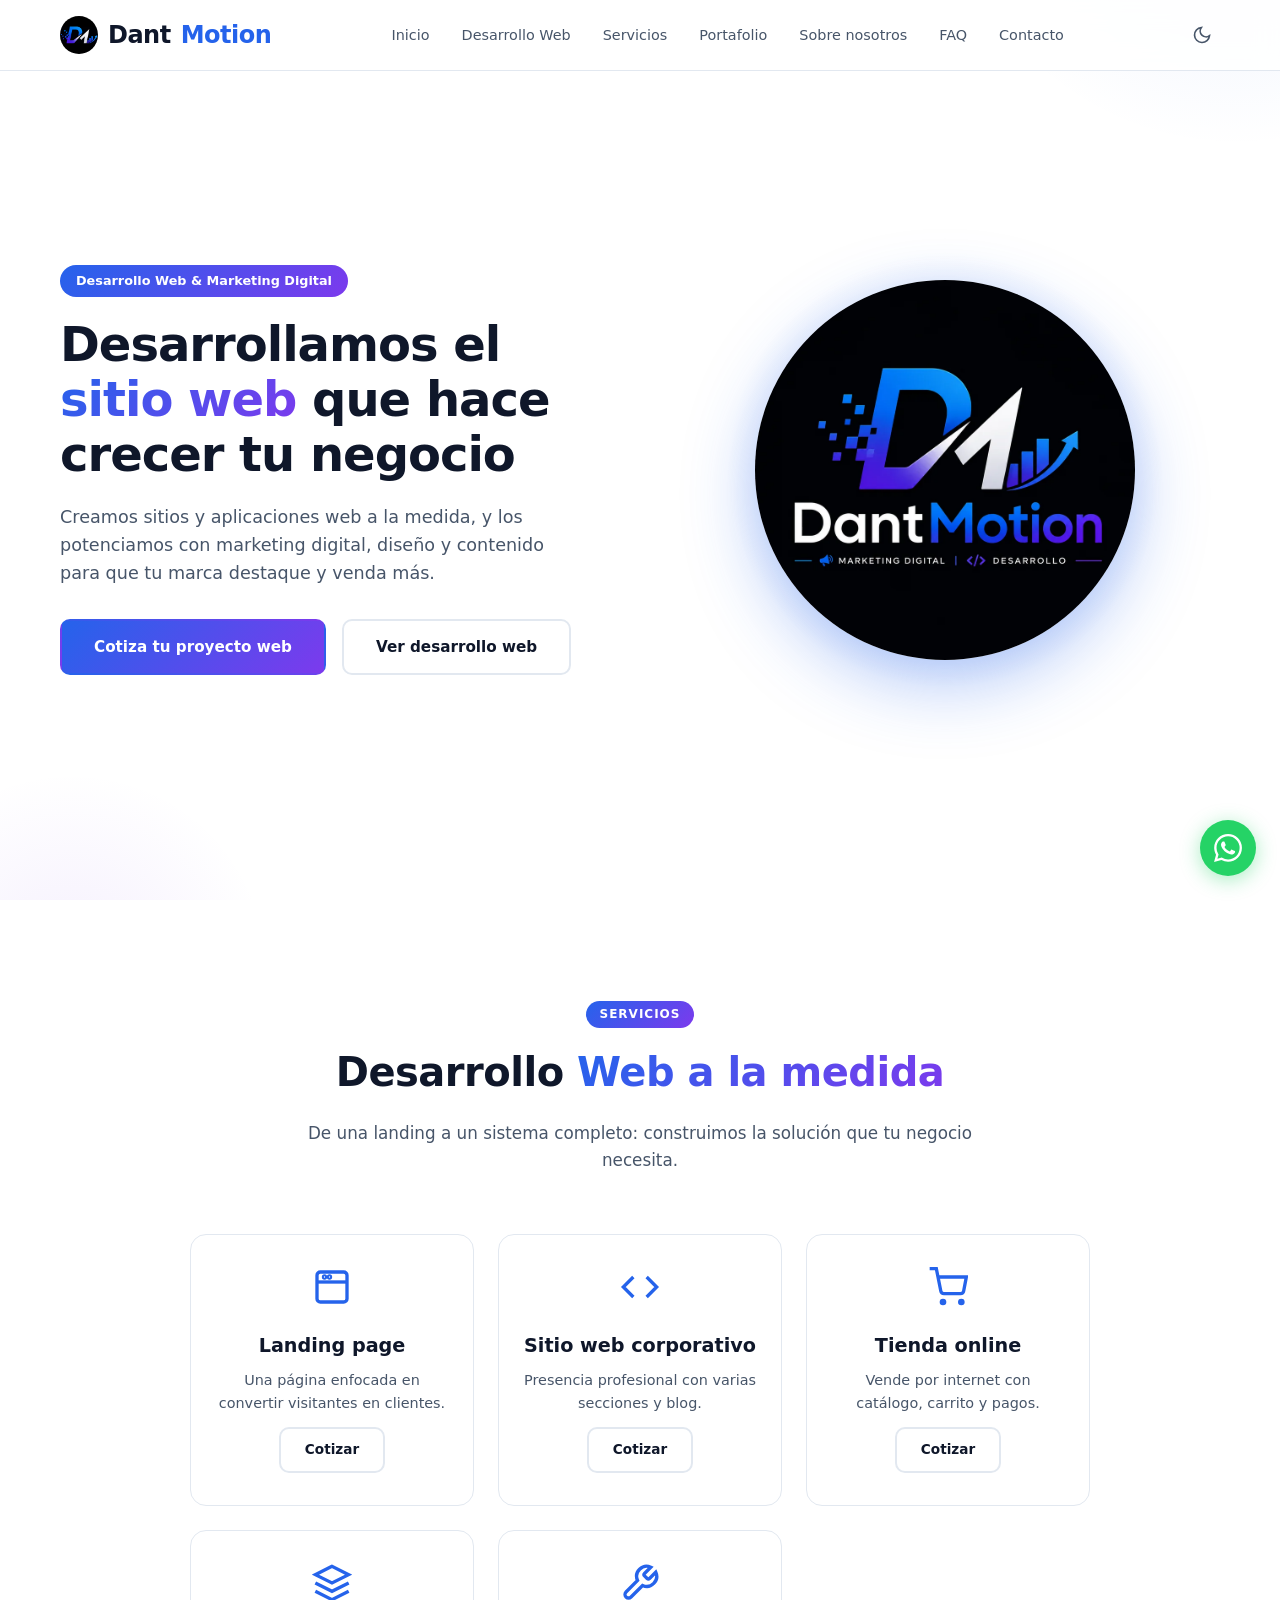
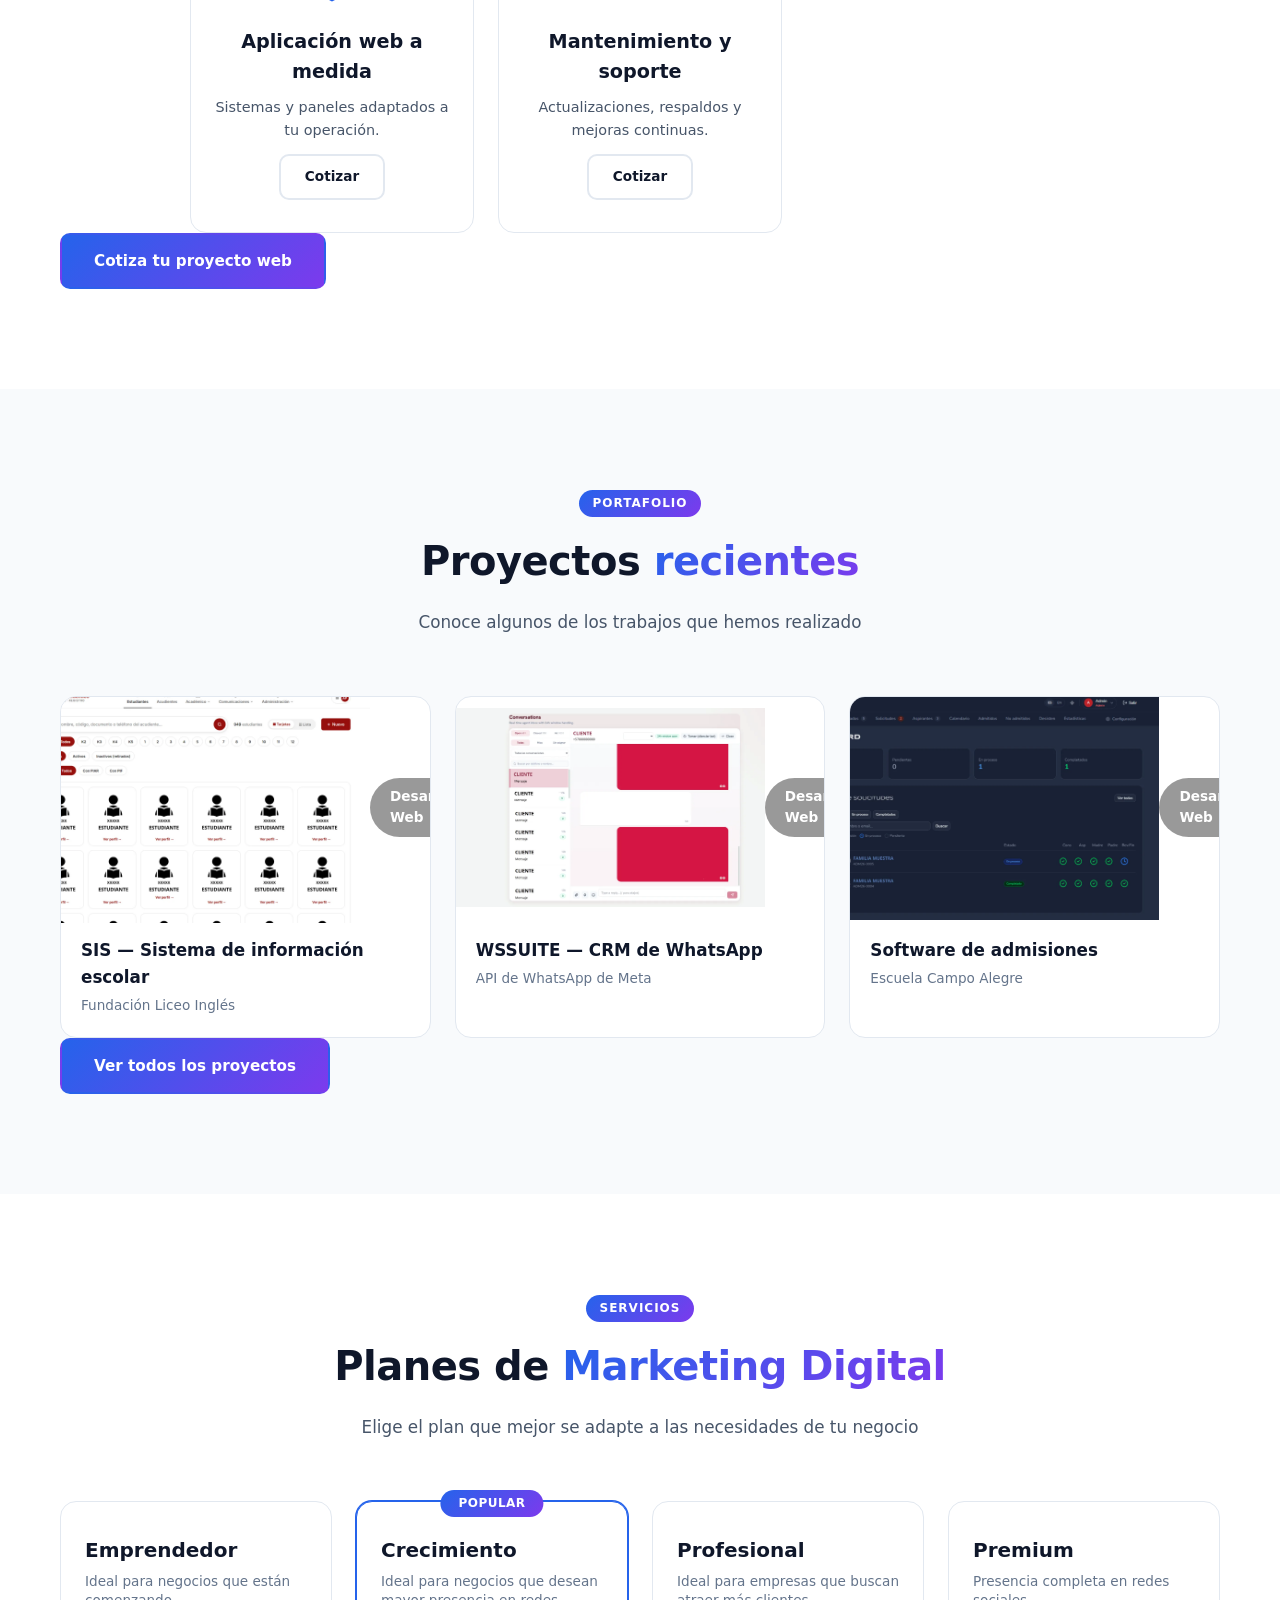
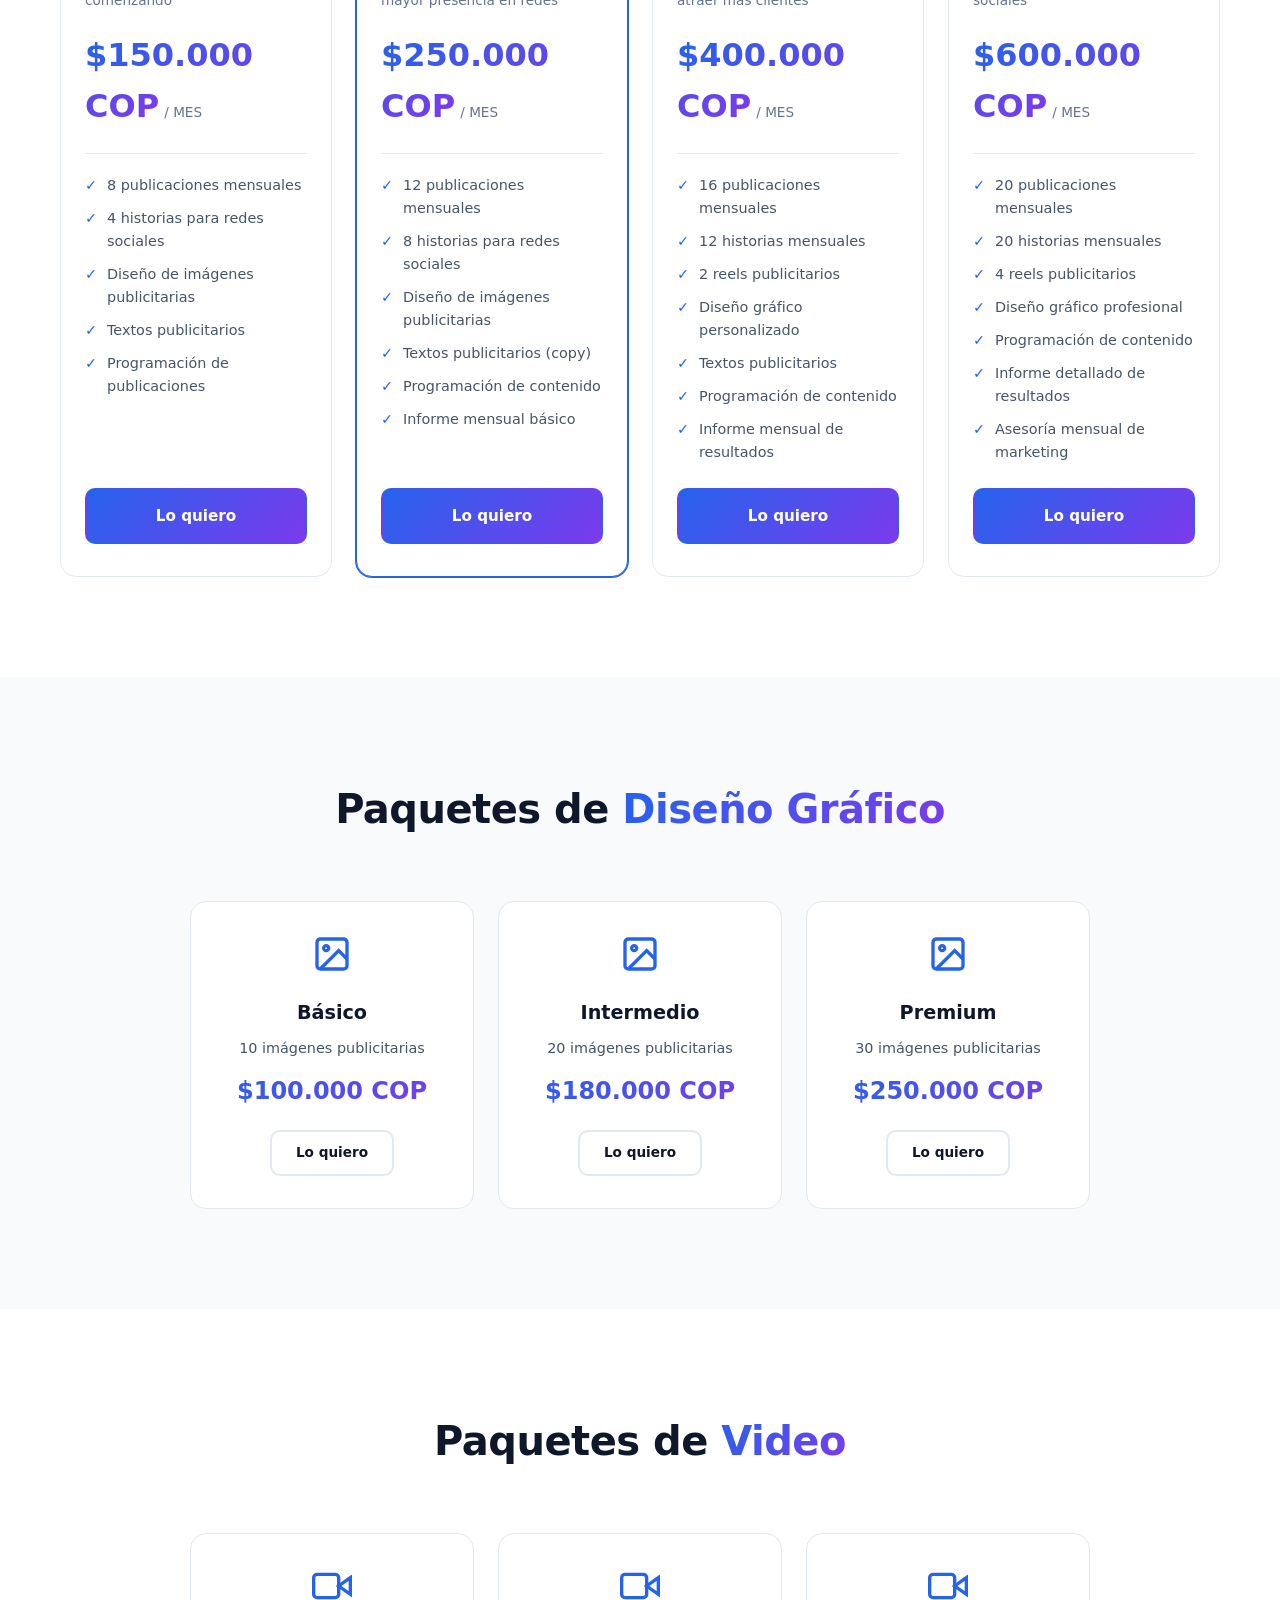
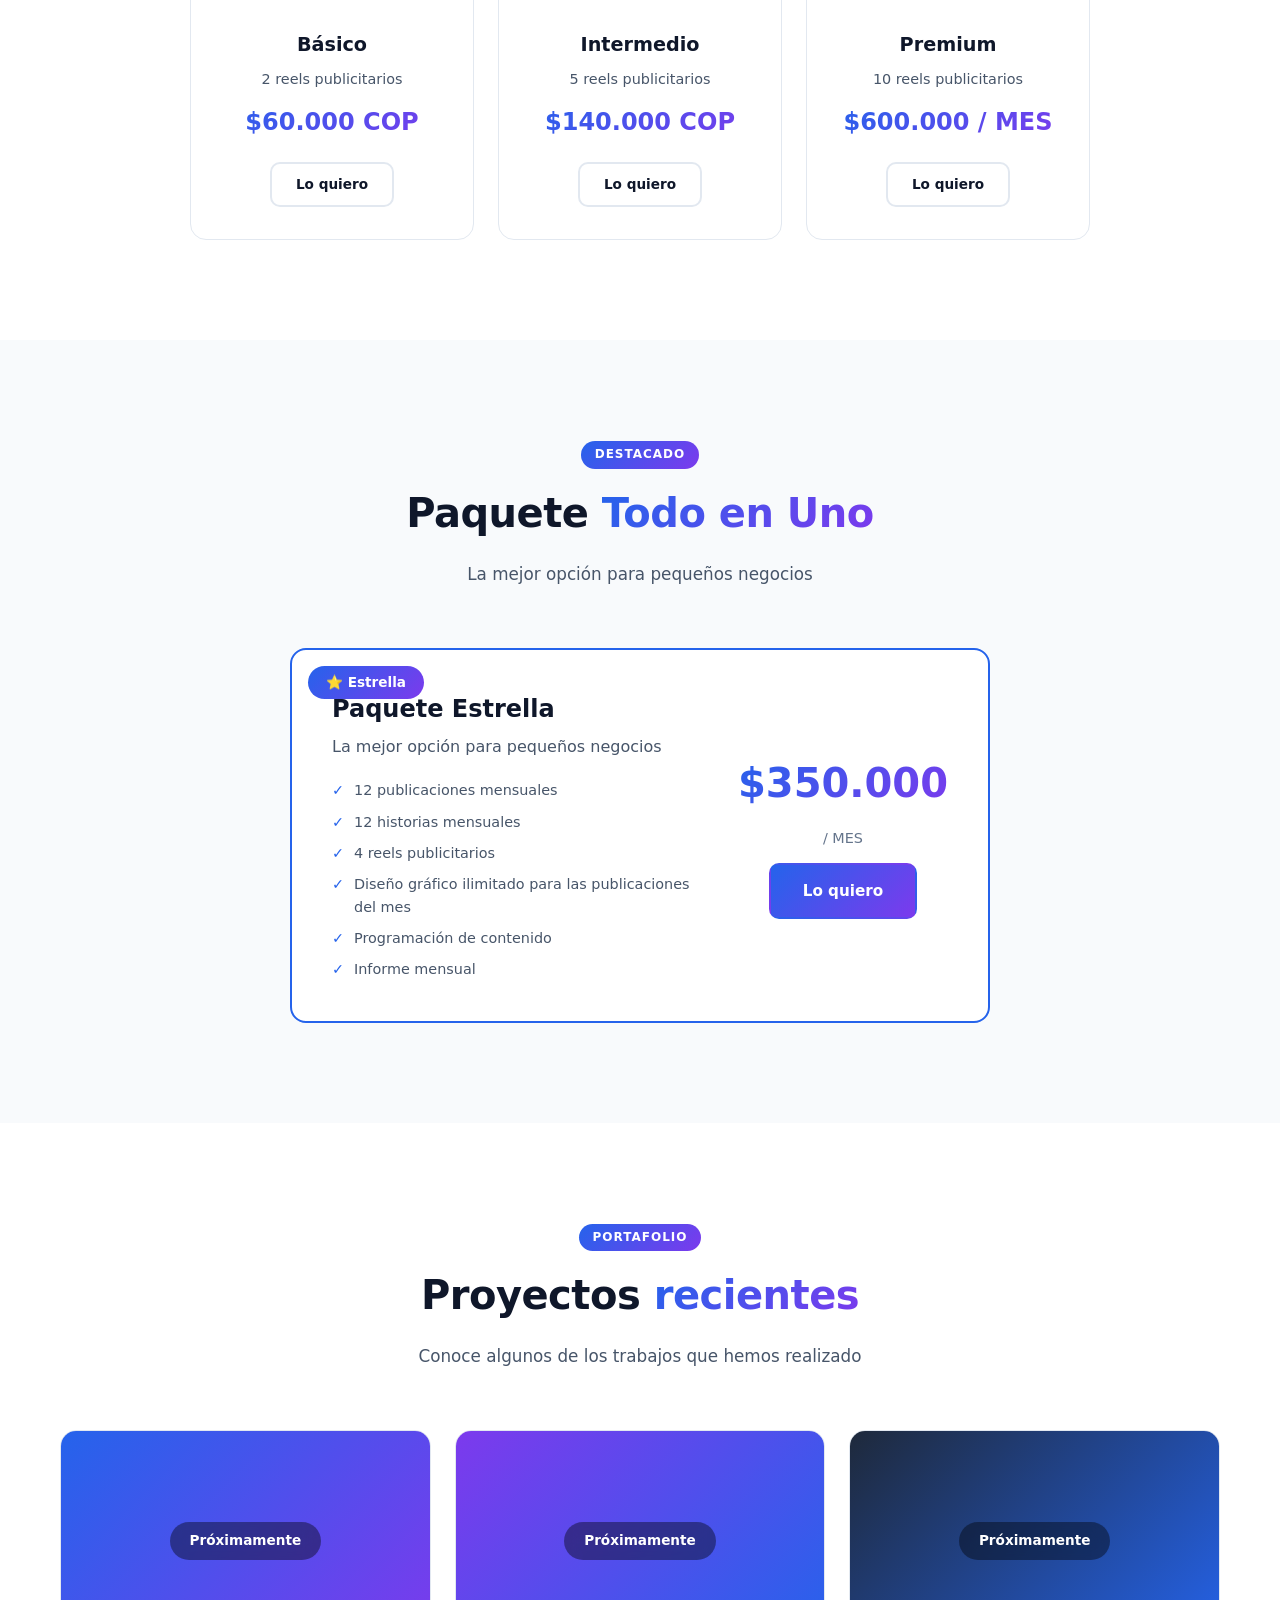
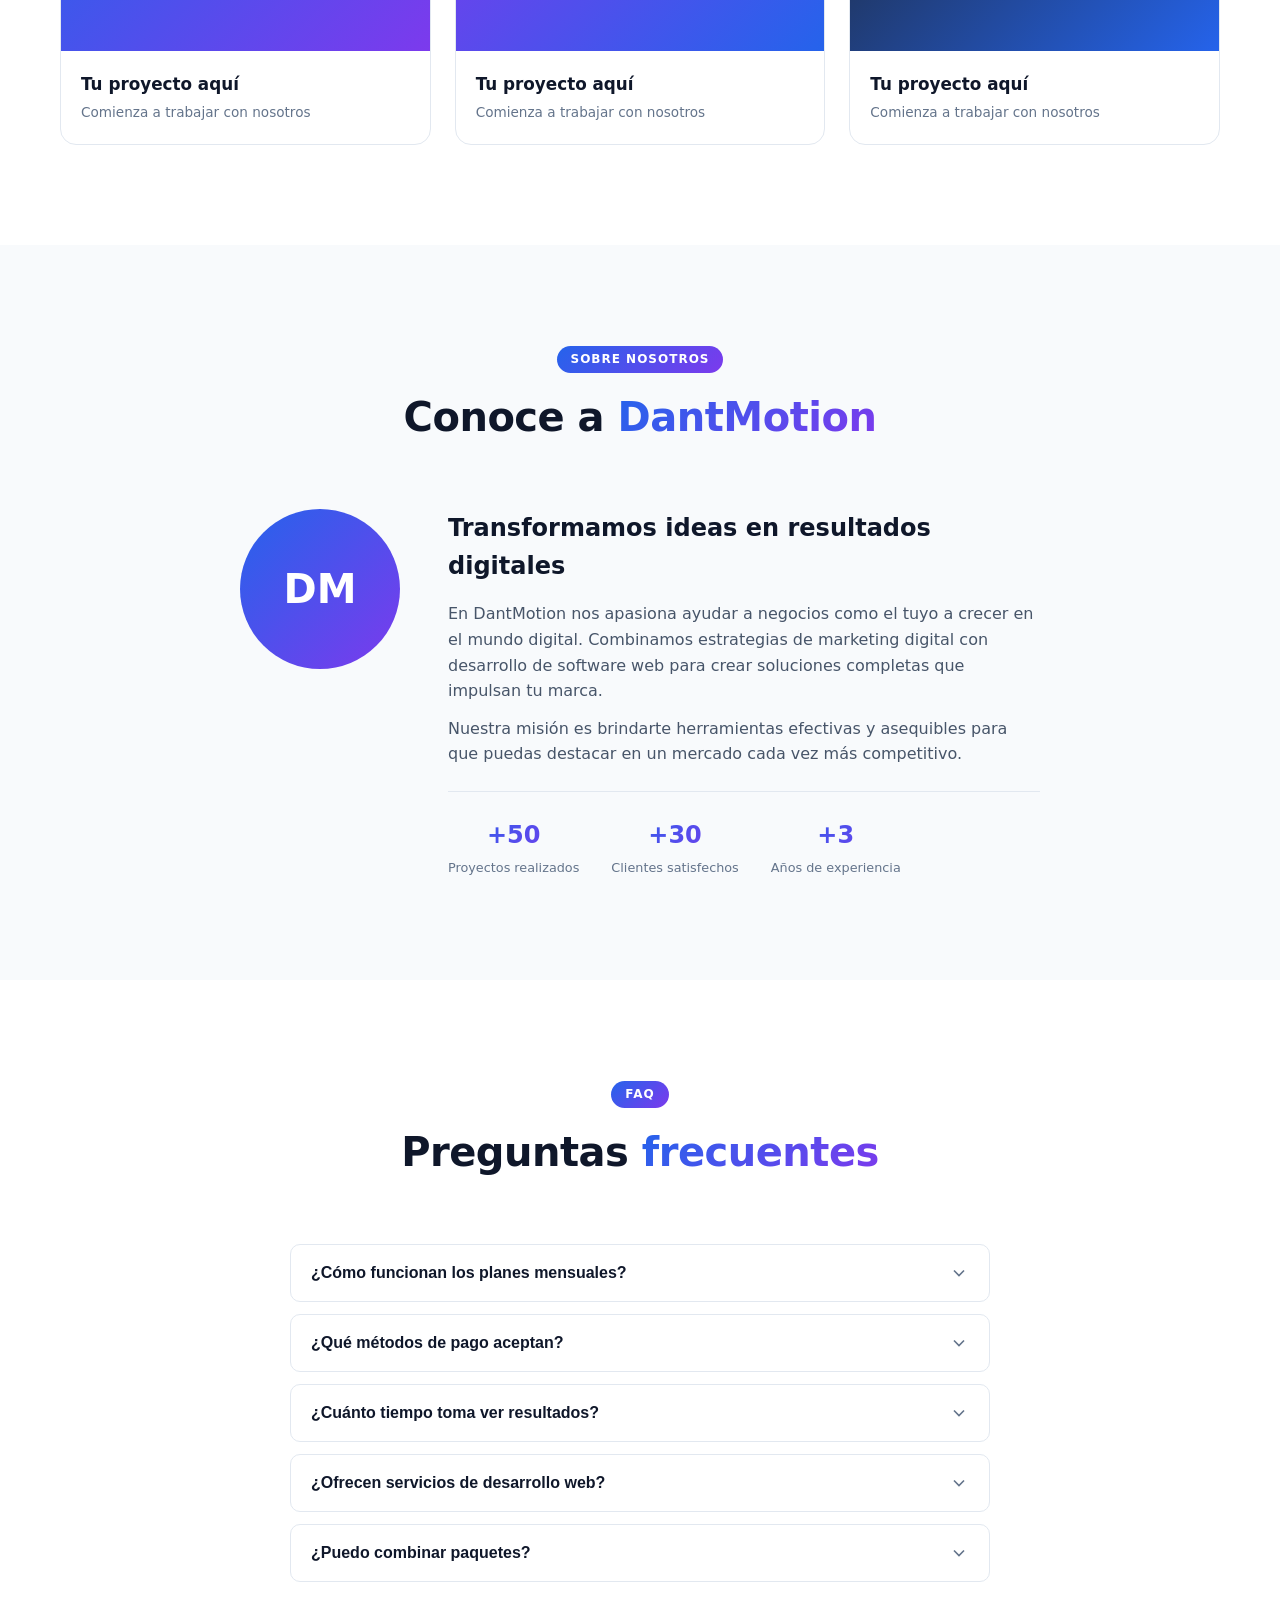
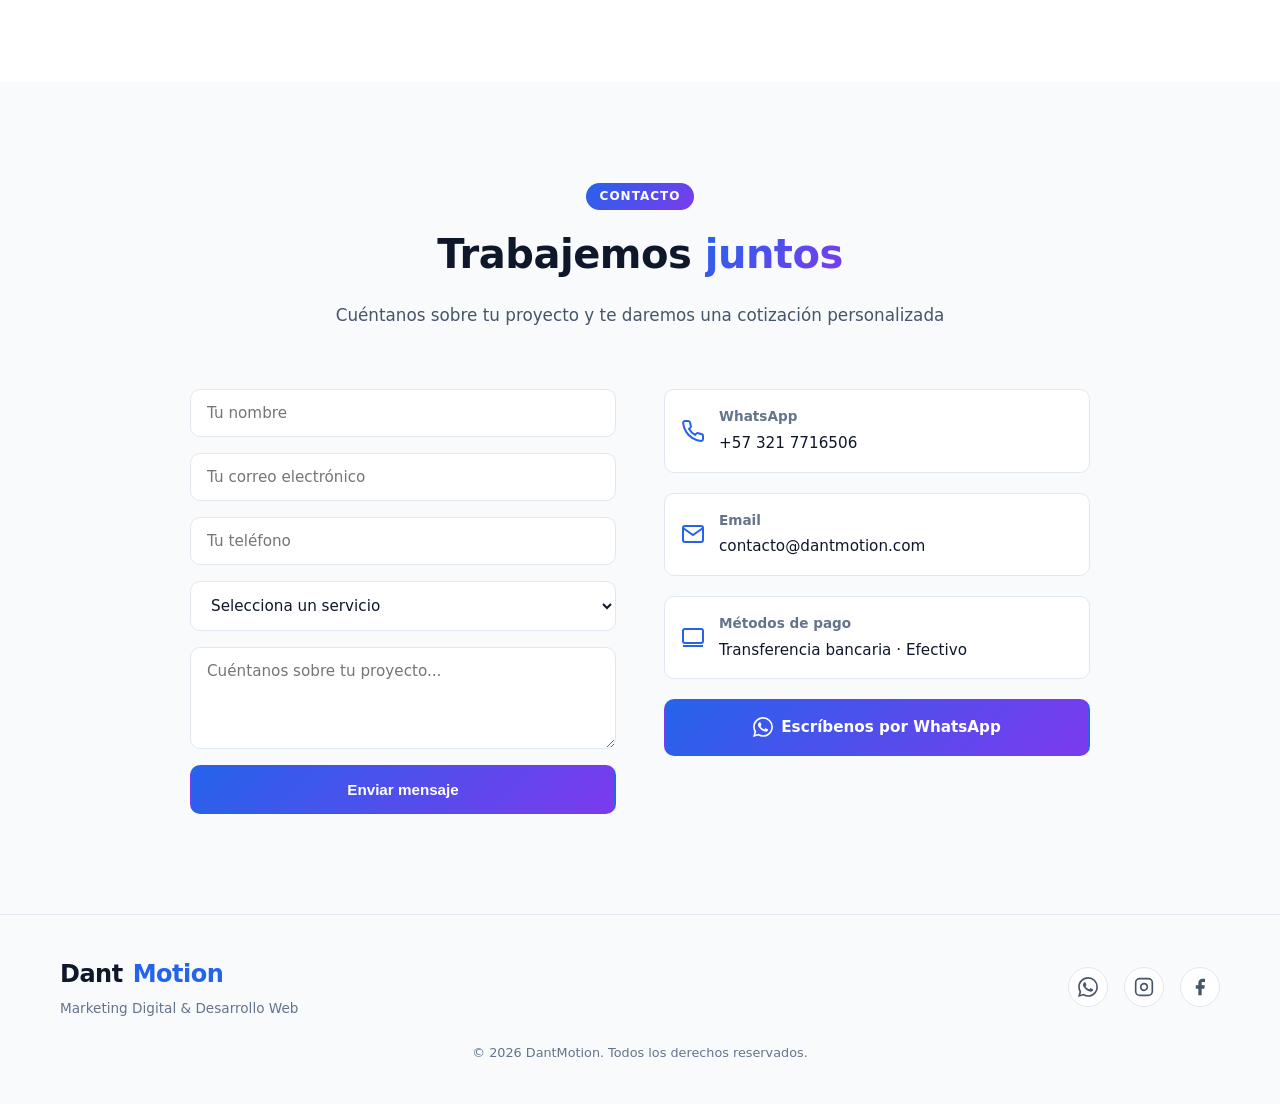
==== commit e3d32541: "refactor(ui): refine transitions and normalize service pricing Scope transitions to specific propert" ====
--- a/index.html
+++ b/index.html
@@ -3,23 +3,146 @@
 <head>
   <meta charset="UTF-8">
   <meta name="viewport" content="width=device-width, initial-scale=1.0">
-  <meta name="description" content="DantMotion - Marketing Digital y Desarrollo de Software Web. Potencia tu negocio con estrategias digitales y soluciones web profesionales.">
-  <meta property="og:title" content="DantMotion - Marketing Digital & Desarrollo Web">
-  <meta property="og:description" content="Potencia tu negocio con estrategias digitales y soluciones web profesionales.">
+  <meta name="description" content="DantMotion - Desarrollo Web y Marketing Digital. Creamos sitios y aplicaciones web a la medida y potenciamos tu negocio con estrategias digitales.">
+  <meta name="theme-color" content="#FFFFFF" media="(prefers-color-scheme: light)">
+  <meta name="theme-color" content="#0F172A" media="(prefers-color-scheme: dark)">
+  <link rel="canonical" href="https://dantmotion.com/">
+
+  <!-- Open Graph -->
+  <meta property="og:title" content="DantMotion - Desarrollo Web & Marketing Digital">
+  <meta property="og:description" content="Creamos sitios y aplicaciones web a la medida, y los potenciamos con marketing digital, diseño y contenido.">
   <meta property="og:type" content="website">
-  <title>DantMotion - Marketing Digital & Desarrollo Web</title>
+  <meta property="og:url" content="https://dantmotion.com/">
+  <meta property="og:site_name" content="DantMotion">
+  <meta property="og:locale" content="es_CO">
+  <!-- TODO: crear la imagen img/og-image.png (1200x630) -->
+  <meta property="og:image" content="https://dantmotion.com/img/og-image.png">
+  <meta property="og:image:alt" content="DantMotion - Desarrollo Web & Marketing Digital">
+
+  <!-- Twitter -->
+  <meta name="twitter:card" content="summary_large_image">
+  <meta name="twitter:title" content="DantMotion - Desarrollo Web & Marketing Digital">
+  <meta name="twitter:description" content="Creamos sitios y aplicaciones web a la medida, y los potenciamos con marketing digital, diseño y contenido.">
+  <meta name="twitter:image" content="https://dantmotion.com/img/og-image.png">
+
+  <title>DantMotion - Desarrollo Web & Marketing Digital</title>
+
+  <!-- Favicon (SVG inline) -->
+  <link rel="icon" href="img/favicon.png" type="image/png">
+
   <link rel="stylesheet" href="css/style.css">
+
+  <!-- Fallback sin JavaScript: mostrar el contenido animado -->
+  <noscript><style>.fade-in { opacity: 1; transform: none; }</style></noscript>
+
+  <!-- Aplica el tema antes del primer render para evitar el parpadeo (FOUC) -->
+  <script>
+    (function () {
+      try {
+        var stored = localStorage.getItem('theme');
+        var theme = stored || (window.matchMedia('(prefers-color-scheme: dark)').matches ? 'dark' : 'light');
+        document.documentElement.setAttribute('data-theme', theme);
+      } catch (e) { /* almacenamiento no disponible */ }
+    })();
+  </script>
+
+  <!-- Datos estructurados -->
+  <script type="application/ld+json">
+  {
+    "@context": "https://schema.org",
+    "@type": "LocalBusiness",
+    "name": "DantMotion",
+    "description": "Agencia de desarrollo web y marketing digital.",
+    "url": "https://dantmotion.com/",
+    "email": "contacto@dantmotion.com",
+    "telephone": "+573217716506",
+    "image": "https://dantmotion.com/img/og-image.png",
+    "priceRange": "$$",
+    "areaServed": "CO"
+  }
+  </script>
 </head>
 <body>
+
+  <!-- Skip link (accesibilidad) -->
+  <a class="skip-link" href="#inicio">Saltar al contenido</a>
+
+  <!-- Sprite de iconos SVG (reutilizable) -->
+  <svg class="svg-sprite" xmlns="http://www.w3.org/2000/svg" aria-hidden="true" focusable="false">
+    <symbol id="icon-whatsapp" viewBox="0 0 24 24" fill="currentColor">
+      <path d="M17.472 14.382c-.297-.149-1.758-.867-2.03-.967-.273-.099-.471-.148-.67.15-.197.297-.767.966-.94 1.164-.173.199-.347.223-.644.075-.297-.15-1.255-.463-2.39-1.475-.883-.788-1.48-1.761-1.653-2.059-.173-.297-.018-.458.13-.606.134-.133.298-.347.446-.52.149-.174.198-.298.298-.497.099-.198.05-.371-.025-.52-.075-.149-.669-1.612-.916-2.207-.242-.579-.487-.5-.669-.51-.173-.008-.371-.01-.57-.01-.198 0-.52.074-.792.372-.272.297-1.04 1.016-1.04 2.479 0 1.462 1.065 2.875 1.213 3.074.149.198 2.096 3.2 5.077 4.487.709.306 1.262.489 1.694.625.712.227 1.36.195 1.871.118.571-.085 1.758-.719 2.006-1.413.248-.694.248-1.289.173-1.413-.074-.124-.272-.198-.57-.347m-5.421 7.403h-.004a9.87 9.87 0 01-5.031-1.378l-.361-.214-3.741.982.998-3.648-.235-.374a9.86 9.86 0 01-1.51-5.26c.001-5.45 4.436-9.884 9.888-9.884 2.64 0 5.122 1.03 6.988 2.898a9.825 9.825 0 012.893 6.994c-.003 5.45-4.437 9.884-9.885 9.884m8.413-18.297A11.815 11.815 0 0012.05 0C5.495 0 .16 5.335.157 11.892c0 2.096.547 4.142 1.588 5.945L.057 24l6.305-1.654a11.882 11.882 0 005.683 1.448h.005c6.554 0 11.89-5.335 11.893-11.893a11.821 11.821 0 00-3.48-8.413z"/>
+    </symbol>
+    <symbol id="icon-sun" viewBox="0 0 24 24" fill="none" stroke="currentColor" stroke-width="2">
+      <circle cx="12" cy="12" r="5"/><path d="M12 1v2M12 21v2M4.22 4.22l1.42 1.42M18.36 18.36l1.42 1.42M1 12h2M21 12h2M4.22 19.78l1.42-1.42M18.36 5.64l1.42-1.42"/>
+    </symbol>
+    <symbol id="icon-moon" viewBox="0 0 24 24" fill="none" stroke="currentColor" stroke-width="2">
+      <path d="M21 12.79A9 9 0 1 1 11.21 3 7 7 0 0 0 21 12.79z"/>
+    </symbol>
+    <symbol id="icon-chevron" viewBox="0 0 24 24" fill="none" stroke="currentColor" stroke-width="2">
+      <polyline points="6 9 12 15 18 9"/>
+    </symbol>
+    <symbol id="icon-image" viewBox="0 0 24 24" fill="none" stroke="currentColor" stroke-width="2">
+      <rect x="3" y="3" width="18" height="18" rx="2"/><circle cx="8.5" cy="8.5" r="1.5"/><path d="M21 15l-5-5L5 21"/>
+    </symbol>
+    <symbol id="icon-video" viewBox="0 0 24 24" fill="none" stroke="currentColor" stroke-width="2">
+      <polygon points="23 7 16 12 23 17 23 7"/><rect x="1" y="5" width="15" height="14" rx="2"/>
+    </symbol>
+    <symbol id="icon-phone" viewBox="0 0 24 24" fill="none" stroke="currentColor" stroke-width="2">
+      <path d="M22 16.92v3a2 2 0 0 1-2.18 2 19.79 19.79 0 0 1-8.63-3.07 19.5 19.5 0 0 1-6-6 19.79 19.79 0 0 1-3.07-8.67A2 2 0 0 1 4.11 2h3a2 2 0 0 1 2 1.72 12.84 12.84 0 0 0 .7 2.81 2 2 0 0 1-.45 2.11L8.09 9.91a16 16 0 0 0 6 6l1.27-1.27a2 2 0 0 1 2.11-.45 12.84 12.84 0 0 0 2.81.7A2 2 0 0 1 22 16.92z"/>
+    </symbol>
+    <symbol id="icon-mail" viewBox="0 0 24 24" fill="none" stroke="currentColor" stroke-width="2">
+      <path d="M4 4h16c1.1 0 2 .9 2 2v12c0 1.1-.9 2-2 2H4c-1.1 0-2-.9-2-2V6c0-1.1.9-2 2-2z"/><polyline points="22,6 12,13 2,6"/>
+    </symbol>
+    <symbol id="icon-card" viewBox="0 0 24 24" fill="none" stroke="currentColor" stroke-width="2">
+      <rect x="2" y="3" width="20" height="14" rx="2"/><line x1="2" y1="20" x2="22" y2="20"/>
+    </symbol>
+    <symbol id="icon-instagram" viewBox="0 0 24 24" fill="none" stroke="currentColor" stroke-width="2">
+      <rect x="2" y="2" width="20" height="20" rx="5"/><path d="M16 11.37A4 4 0 1 1 12.63 8 4 4 0 0 1 16 11.37z"/><line x1="17.5" y1="6.5" x2="17.51" y2="6.5"/>
+    </symbol>
+    <symbol id="icon-facebook" viewBox="0 0 24 24" fill="currentColor">
+      <path d="M18 2h-3a5 5 0 0 0-5 5v3H7v4h3v8h4v-8h3l1-4h-4V7a1 1 0 0 1 1-1h3z"/>
+    </symbol>
+    <symbol id="icon-team" viewBox="0 0 24 24" fill="none" stroke="currentColor" stroke-width="2">
+      <path d="M17 21v-2a4 4 0 0 0-4-4H5a4 4 0 0 0-4 4v2"/><circle cx="9" cy="7" r="4"/><path d="M23 21v-2a4 4 0 0 0-3-3.87"/><path d="M16 3.13a4 4 0 0 1 0 7.75"/>
+    </symbol>
+    <symbol id="icon-tag" viewBox="0 0 24 24" fill="none" stroke="currentColor" stroke-width="2">
+      <path d="M20.59 13.41l-7.17 7.17a2 2 0 0 1-2.83 0L2 12V2h10l8.59 8.59a2 2 0 0 1 0 2.82z"/><line x1="7" y1="7" x2="7.01" y2="7"/>
+    </symbol>
+    <symbol id="icon-chat" viewBox="0 0 24 24" fill="none" stroke="currentColor" stroke-width="2">
+      <path d="M21 11.5a8.38 8.38 0 0 1-.9 3.8 8.5 8.5 0 0 1-7.6 4.7 8.38 8.38 0 0 1-3.8-.9L3 21l1.9-5.7a8.38 8.38 0 0 1-.9-3.8 8.5 8.5 0 0 1 4.7-7.6 8.38 8.38 0 0 1 3.8-.9h.5a8.48 8.48 0 0 1 8 8v.5z"/>
+    </symbol>
+    <symbol id="icon-map-pin" viewBox="0 0 24 24" fill="none" stroke="currentColor" stroke-width="2">
+      <path d="M21 10c0 7-9 13-9 13s-9-6-9-13a9 9 0 0 1 18 0z"/><circle cx="12" cy="10" r="3"/>
+    </symbol>
+    <symbol id="icon-window" viewBox="0 0 24 24" fill="none" stroke="currentColor" stroke-width="2">
+      <rect x="3" y="3" width="18" height="18" rx="2"/><line x1="3" y1="9" x2="21" y2="9"/><circle cx="7.5" cy="6" r="0.6"/><circle cx="10.5" cy="6" r="0.6"/>
+    </symbol>
+    <symbol id="icon-code" viewBox="0 0 24 24" fill="none" stroke="currentColor" stroke-width="2">
+      <polyline points="16 18 22 12 16 6"/><polyline points="8 6 2 12 8 18"/>
+    </symbol>
+    <symbol id="icon-cart" viewBox="0 0 24 24" fill="none" stroke="currentColor" stroke-width="2">
+      <circle cx="9" cy="21" r="1"/><circle cx="20" cy="21" r="1"/><path d="M1 1h4l2.68 13.39a2 2 0 0 0 2 1.61h9.72a2 2 0 0 0 2-1.61L23 6H6"/>
+    </symbol>
+    <symbol id="icon-layers" viewBox="0 0 24 24" fill="none" stroke="currentColor" stroke-width="2">
+      <polygon points="12 2 2 7 12 12 22 7 12 2"/><polyline points="2 17 12 22 22 17"/><polyline points="2 12 12 17 22 12"/>
+    </symbol>
+    <symbol id="icon-tool" viewBox="0 0 24 24" fill="none" stroke="currentColor" stroke-width="2">
+      <path d="M14.7 6.3a1 1 0 0 0 0 1.4l1.6 1.6a1 1 0 0 0 1.4 0l3.77-3.77a6 6 0 0 1-7.94 7.94l-6.91 6.91a2.12 2.12 0 0 1-3-3l6.91-6.91a6 6 0 0 1 7.94-7.94l-3.76 3.76z"/>
+    </symbol>
+  </svg>
 
   <!-- Header -->
   <header class="header">
     <div class="container header__inner">
-      <a href="#" class="logo">Dant<span>Motion</span></a>
-      <nav class="nav" id="nav">
+      <a href="#inicio" class="logo">
+        <img class="logo__mark" src="img/logo-mark.png" alt="" width="38" height="38">
+        Dant<span>Motion</span>
+      </a>
+      <nav class="nav" id="nav" aria-label="Navegación principal">
         <ul class="nav__list">
           <li><a href="#inicio" class="nav__link">Inicio</a></li>
-          <li><a href="#servicios" class="nav__link">Servicios</a></li>
+          <li><a href="#desarrollo" class="nav__link">Desarrollo Web</a></li>
+          <li><a href="#marketing" class="nav__link">Servicios</a></li>
           <li><a href="#portafolio" class="nav__link">Portafolio</a></li>
           <li><a href="#sobre-nosotros" class="nav__link">Sobre nosotros</a></li>
           <li><a href="#faq" class="nav__link">FAQ</a></li>
@@ -27,37 +150,147 @@
         </ul>
       </nav>
       <div class="header__actions">
-        <button class="theme-toggle" id="themeToggle" aria-label="Cambiar modo oscuro/claro">
-          <svg class="icon-sun" width="20" height="20" viewBox="0 0 24 24" fill="none" stroke="currentColor" stroke-width="2"><circle cx="12" cy="12" r="5"/><path d="M12 1v2M12 21v2M4.22 4.22l1.42 1.42M18.36 18.36l1.42 1.42M1 12h2M21 12h2M4.22 19.78l1.42-1.42M18.36 5.64l1.42-1.42"/></svg>
-          <svg class="icon-moon" width="20" height="20" viewBox="0 0 24 24" fill="none" stroke="currentColor" stroke-width="2"><path d="M21 12.79A9 9 0 1 1 11.21 3 7 7 0 0 0 21 12.79z"/></svg>
+        <button type="button" class="theme-toggle" id="themeToggle" aria-label="Cambiar modo oscuro/claro" aria-pressed="true">
+          <svg class="icon-sun" width="20" height="20" aria-hidden="true"><use href="#icon-sun"/></svg>
+          <svg class="icon-moon" width="20" height="20" aria-hidden="true"><use href="#icon-moon"/></svg>
         </button>
-        <button class="menu-toggle" id="menuToggle" aria-label="Abrir menú">
+        <button type="button" class="menu-toggle" id="menuToggle" aria-label="Abrir menú" aria-expanded="false" aria-controls="nav">
           <span></span><span></span><span></span>
         </button>
       </div>
     </div>
   </header>
+
+  <main id="main">
 
   <!-- Hero -->
   <section class="hero" id="inicio">
     <div class="container hero__inner">
       <div class="hero__content fade-in">
-        <span class="hero__badge">Marketing Digital & Desarrollo Web</span>
-        <h1 class="hero__title">Potencia tu negocio con <span class="gradient-text">estrategias digitales</span> que generan resultados</h1>
-        <p class="hero__desc">Somos DantMotion, tu aliado en marketing digital y desarrollo de software web. Creamos soluciones personalizadas para llevar tu marca al siguiente nivel.</p>
+        <span class="hero__badge">Desarrollo Web & Marketing Digital</span>
+        <h1 class="hero__title">Desarrollamos el <span class="gradient-text">sitio web</span> que hace crecer tu negocio</h1>
+        <p class="hero__desc">Creamos sitios y aplicaciones web a la medida, y los potenciamos con marketing digital, diseño y contenido para que tu marca destaque y venda más.</p>
         <div class="hero__cta">
-          <a href="#contacto" class="btn btn--primary">Solicitar cotización</a>
-          <a href="#servicios" class="btn btn--outline">Ver servicios</a>
-        </div>
-      </div>
-      <div class="hero__visual fade-in">
-        <div class="hero__shape"></div>
+          <a href="#contacto" class="btn btn--primary">Cotiza tu proyecto web</a>
+          <a href="#desarrollo" class="btn btn--outline">Ver desarrollo web</a>
+        </div>
+      </div>
+      <div class="hero__visual fade-in" aria-hidden="true">
+        <div class="hero__logo">
+          <picture>
+            <source srcset="img/logo-dantmotion.webp" type="image/webp">
+            <img class="hero__logo-img" src="img/logo-dantmotion.png" alt="">
+          </picture>
+        </div>
+      </div>
+    </div>
+  </section>
+
+  <!-- Servicios - Desarrollo Web -->
+  <section class="section" id="desarrollo" data-service-group="desarrollo">
+    <div class="container">
+      <div class="section__header fade-in">
+        <span class="section__tag">Servicios</span>
+        <h2 class="section__title">Desarrollo <span class="gradient-text">Web a la medida</span></h2>
+        <p class="section__desc">De una landing a un sistema completo: construimos la solución que tu negocio necesita.</p>
+      </div>
+      <div class="simple-grid simple-grid--wide">
+        <div class="simple-card fade-in">
+          <div class="simple-card__icon" aria-hidden="true">
+            <svg width="40" height="40"><use href="#icon-window"/></svg>
+          </div>
+          <h3 class="simple-card__name">Landing page</h3>
+          <p class="simple-card__detail">Una página enfocada en convertir visitantes en clientes.</p>
+          <a href="#contacto" class="btn btn--outline btn--small">Cotizar</a>
+        </div>
+        <div class="simple-card fade-in">
+          <div class="simple-card__icon" aria-hidden="true">
+            <svg width="40" height="40"><use href="#icon-code"/></svg>
+          </div>
+          <h3 class="simple-card__name">Sitio web corporativo</h3>
+          <p class="simple-card__detail">Presencia profesional con varias secciones y blog.</p>
+          <a href="#contacto" class="btn btn--outline btn--small">Cotizar</a>
+        </div>
+        <div class="simple-card fade-in">
+          <div class="simple-card__icon" aria-hidden="true">
+            <svg width="40" height="40"><use href="#icon-cart"/></svg>
+          </div>
+          <h3 class="simple-card__name">Tienda online</h3>
+          <p class="simple-card__detail">Vende por internet con catálogo, carrito y pagos.</p>
+          <a href="#contacto" class="btn btn--outline btn--small">Cotizar</a>
+        </div>
+        <div class="simple-card fade-in">
+          <div class="simple-card__icon" aria-hidden="true">
+            <svg width="40" height="40"><use href="#icon-layers"/></svg>
+          </div>
+          <h3 class="simple-card__name">Aplicación web a medida</h3>
+          <p class="simple-card__detail">Sistemas y paneles adaptados a tu operación.</p>
+          <a href="#contacto" class="btn btn--outline btn--small">Cotizar</a>
+        </div>
+        <div class="simple-card fade-in">
+          <div class="simple-card__icon" aria-hidden="true">
+            <svg width="40" height="40"><use href="#icon-tool"/></svg>
+          </div>
+          <h3 class="simple-card__name">Mantenimiento y soporte</h3>
+          <p class="simple-card__detail">Actualizaciones, respaldos y mejoras continuas.</p>
+          <a href="#contacto" class="btn btn--outline btn--small">Cotizar</a>
+        </div>
+      </div>
+      <div class="development-cta fade-in">
+        <a href="#contacto" class="btn btn--primary">Cotiza tu proyecto web</a>
+      </div>
+    </div>
+  </section>
+
+  <!-- Portafolio -->
+  <section class="section section--alt" id="portafolio">
+    <div class="container">
+      <div class="section__header fade-in">
+        <span class="section__tag">Portafolio</span>
+        <h2 class="section__title">Proyectos <span class="gradient-text">recientes</span></h2>
+        <p class="section__desc">Conoce algunos de los trabajos que hemos realizado</p>
+      </div>
+      <div class="portfolio-grid">
+        <div class="portfolio-item fade-in">
+          <div class="portfolio-item__thumb">
+            <img class="portfolio-item__img" src="img/proyectos/sis-1.webp" alt="Listado de estudiantes en el SIS, sistema escolar de la Fundación Liceo Inglés" loading="lazy">
+            <span class="portfolio-item__label">Desarrollo Web</span>
+          </div>
+          <div class="portfolio-item__info">
+            <h3>SIS — Sistema de información escolar</h3>
+            <p>Fundación Liceo Inglés</p>
+          </div>
+        </div>
+        <div class="portfolio-item fade-in">
+          <div class="portfolio-item__thumb">
+            <img class="portfolio-item__img" src="img/proyectos/wssuite-1.webp" alt="Bandeja de conversaciones de WSSUITE, CRM de WhatsApp" loading="lazy">
+            <span class="portfolio-item__label">Desarrollo Web</span>
+          </div>
+          <div class="portfolio-item__info">
+            <h3>WSSUITE — CRM de WhatsApp</h3>
+            <p>API de WhatsApp de Meta</p>
+          </div>
+        </div>
+        <div class="portfolio-item fade-in">
+          <div class="portfolio-item__thumb">
+            <img class="portfolio-item__img" src="img/proyectos/campo-alegre-1.webp" alt="Dashboard del software de admisiones de la Escuela Campo Alegre" loading="lazy">
+            <span class="portfolio-item__label">Desarrollo Web</span>
+          </div>
+          <div class="portfolio-item__info">
+            <h3>Software de admisiones</h3>
+            <p>Escuela Campo Alegre</p>
+          </div>
+        </div>
+      </div>
+
+      <div class="portfolio-cta fade-in">
+        <a href="proyectos/" class="btn btn--primary">Ver todos los proyectos</a>
       </div>
     </div>
   </section>
 
   <!-- Servicios - Marketing Digital -->
-  <section class="section" id="servicios">
+  <section class="section" id="marketing" data-service-group="marketing">
     <div class="container">
       <div class="section__header fade-in">
         <span class="section__tag">Servicios</span>
@@ -72,7 +305,7 @@
             <p class="pricing-card__sub">Ideal para negocios que están comenzando</p>
           </div>
           <div class="pricing-card__price">
-            <span class="price">$150.000</span>
+            <span class="price">$150.000 COP</span>
             <span class="period">/ MES</span>
           </div>
           <ul class="pricing-card__features">
@@ -92,7 +325,7 @@
             <p class="pricing-card__sub">Ideal para negocios que desean mayor presencia en redes</p>
           </div>
           <div class="pricing-card__price">
-            <span class="price">$250.000</span>
+            <span class="price">$250.000 COP</span>
             <span class="period">/ MES</span>
           </div>
           <ul class="pricing-card__features">
@@ -112,7 +345,7 @@
             <p class="pricing-card__sub">Ideal para empresas que buscan atraer más clientes</p>
           </div>
           <div class="pricing-card__price">
-            <span class="price">$400.000</span>
+            <span class="price">$400.000 COP</span>
             <span class="period">/ MES</span>
           </div>
           <ul class="pricing-card__features">
@@ -133,7 +366,7 @@
             <p class="pricing-card__sub">Presencia completa en redes sociales</p>
           </div>
           <div class="pricing-card__price">
-            <span class="price">$600.000</span>
+            <span class="price">$600.000 COP</span>
             <span class="period">/ MES</span>
           </div>
           <ul class="pricing-card__features">
--- a/css/style.css
+++ b/css/style.css
@@ -8,15 +8,22 @@
 :root {
   --blue: #2563EB;
   --purple: #7C3AED;
+  --green: #25D366;
+  --red: #DC2626;
   --white: #FFFFFF;
   --black: #0F172A;
+
+  /* Canales RGB para usar con rgba() manteniendo el color centralizado */
+  --blue-rgb: 37, 99, 235;
+  --purple-rgb: 124, 58, 237;
+  --green-rgb: 37, 211, 102;
 
   --bg-primary: #FFFFFF;
   --bg-secondary: #F8FAFC;
   --bg-card: #FFFFFF;
   --text-primary: #0F172A;
   --text-secondary: #475569;
-  --text-muted: #94A3B8;
+  --text-muted: #64748B;
   --border: #E2E8F0;
   --shadow: 0 4px 24px rgba(15, 23, 42, 0.08);
   --shadow-hover: 0 8px 40px rgba(15, 23, 42, 0.12);
@@ -36,7 +43,7 @@
   --bg-card: #1E293B;
   --text-primary: #F1F5F9;
   --text-secondary: #CBD5E1;
-  --text-muted: #64748B;
+  --text-muted: #94A3B8;
   --border: #334155;
   --shadow: 0 4px 24px rgba(0, 0, 0, 0.3);
   --shadow-hover: 0 8px 40px rgba(0, 0, 0, 0.4);
@@ -54,6 +61,7 @@
   line-height: 1.6;
   transition: background var(--transition), color var(--transition);
   overflow-x: hidden;
+  -webkit-text-size-adjust: 100%;
 }
 
 a {
@@ -64,6 +72,38 @@
 ul { list-style: none; }
 
 img { max-width: 100%; display: block; }
+
+/* ===== Accesibilidad: foco visible ===== */
+:focus-visible {
+  outline: 2px solid var(--blue);
+  outline-offset: 3px;
+  border-radius: 4px;
+}
+
+/* ===== Accesibilidad: skip link ===== */
+.skip-link {
+  position: absolute;
+  top: -60px;
+  left: 16px;
+  z-index: 2000;
+  padding: 10px 18px;
+  background: var(--blue);
+  color: #fff;
+  font-weight: 600;
+  border-radius: 8px;
+  transition: top var(--transition);
+}
+.skip-link:focus {
+  top: 12px;
+}
+
+/* ===== Sprite SVG (oculto visualmente) ===== */
+.svg-sprite {
+  position: absolute;
+  width: 0;
+  height: 0;
+  overflow: hidden;
+}
 
 .container {
   width: 100%;
@@ -92,7 +132,9 @@
   font-size: 0.95rem;
   cursor: pointer;
   border: 2px solid transparent;
-  transition: all var(--transition);
+  transition: background var(--transition), color var(--transition),
+    border-color var(--transition), transform var(--transition),
+    box-shadow var(--transition), opacity var(--transition);
   text-align: center;
 }
 
@@ -104,7 +146,7 @@
 .btn--primary:hover {
   opacity: 0.9;
   transform: translateY(-2px);
-  box-shadow: 0 8px 24px rgba(37, 99, 235, 0.35);
+  box-shadow: 0 8px 24px rgba(var(--blue-rgb), 0.35);
 }
 
 .btn--outline {
@@ -138,6 +180,13 @@
   transition: background var(--transition);
 }
 
+/* Fallback para navegadores sin backdrop-filter */
+@supports not ((backdrop-filter: blur(12px)) or (-webkit-backdrop-filter: blur(12px))) {
+  .header {
+    background: var(--bg-primary);
+  }
+}
+
 .header__inner {
   display: flex;
   align-items: center;
@@ -146,10 +195,20 @@
 }
 
 .logo {
+  display: inline-flex;
+  align-items: center;
+  gap: 10px;
   font-size: 1.5rem;
   font-weight: 800;
   letter-spacing: -0.5px;
   color: var(--text-primary);
+}
+.logo__mark {
+  width: 38px;
+  height: 38px;
+  border-radius: 50%;
+  object-fit: cover;
+  flex-shrink: 0;
 }
 .logo span {
   color: var(--blue);
@@ -227,7 +286,7 @@
   height: 2px;
   background: var(--text-primary);
   border-radius: 2px;
-  transition: all var(--transition);
+  transition: transform var(--transition), opacity var(--transition);
 }
 
 /* ===== Hero ===== */
@@ -247,7 +306,7 @@
   right: -20%;
   width: 600px;
   height: 600px;
-  background: radial-gradient(circle, rgba(37, 99, 235, 0.1), transparent 70%);
+  background: radial-gradient(circle, rgba(var(--blue-rgb), 0.1), transparent 70%);
   pointer-events: none;
 }
 .hero::after {
@@ -257,7 +316,7 @@
   left: -10%;
   width: 400px;
   height: 400px;
-  background: radial-gradient(circle, rgba(124, 58, 237, 0.08), transparent 70%);
+  background: radial-gradient(circle, rgba(var(--purple-rgb), 0.08), transparent 70%);
   pointer-events: none;
 }
 
@@ -308,13 +367,29 @@
   justify-content: center;
 }
 
-.hero__shape {
-  width: 400px;
-  height: 400px;
-  background: var(--gradient);
+.hero__logo {
+  position: relative;
+  width: 380px;
+  height: 380px;
+  display: flex;
+  align-items: center;
+  justify-content: center;
+}
+.hero__logo::before {
+  content: '';
+  position: absolute;
+  inset: -30px;
   border-radius: 50%;
-  opacity: 0.15;
-  animation: pulse 4s ease-in-out infinite;
+  background: radial-gradient(circle, rgba(var(--blue-rgb), 0.4), transparent 70%);
+  animation: pulse 5s ease-in-out infinite;
+}
+.hero__logo-img {
+  position: relative;
+  width: 100%;
+  height: 100%;
+  border-radius: 50%;
+  object-fit: cover;
+  box-shadow: 0 24px 70px rgba(var(--blue-rgb), 0.35);
 }
 
 @keyframes pulse {
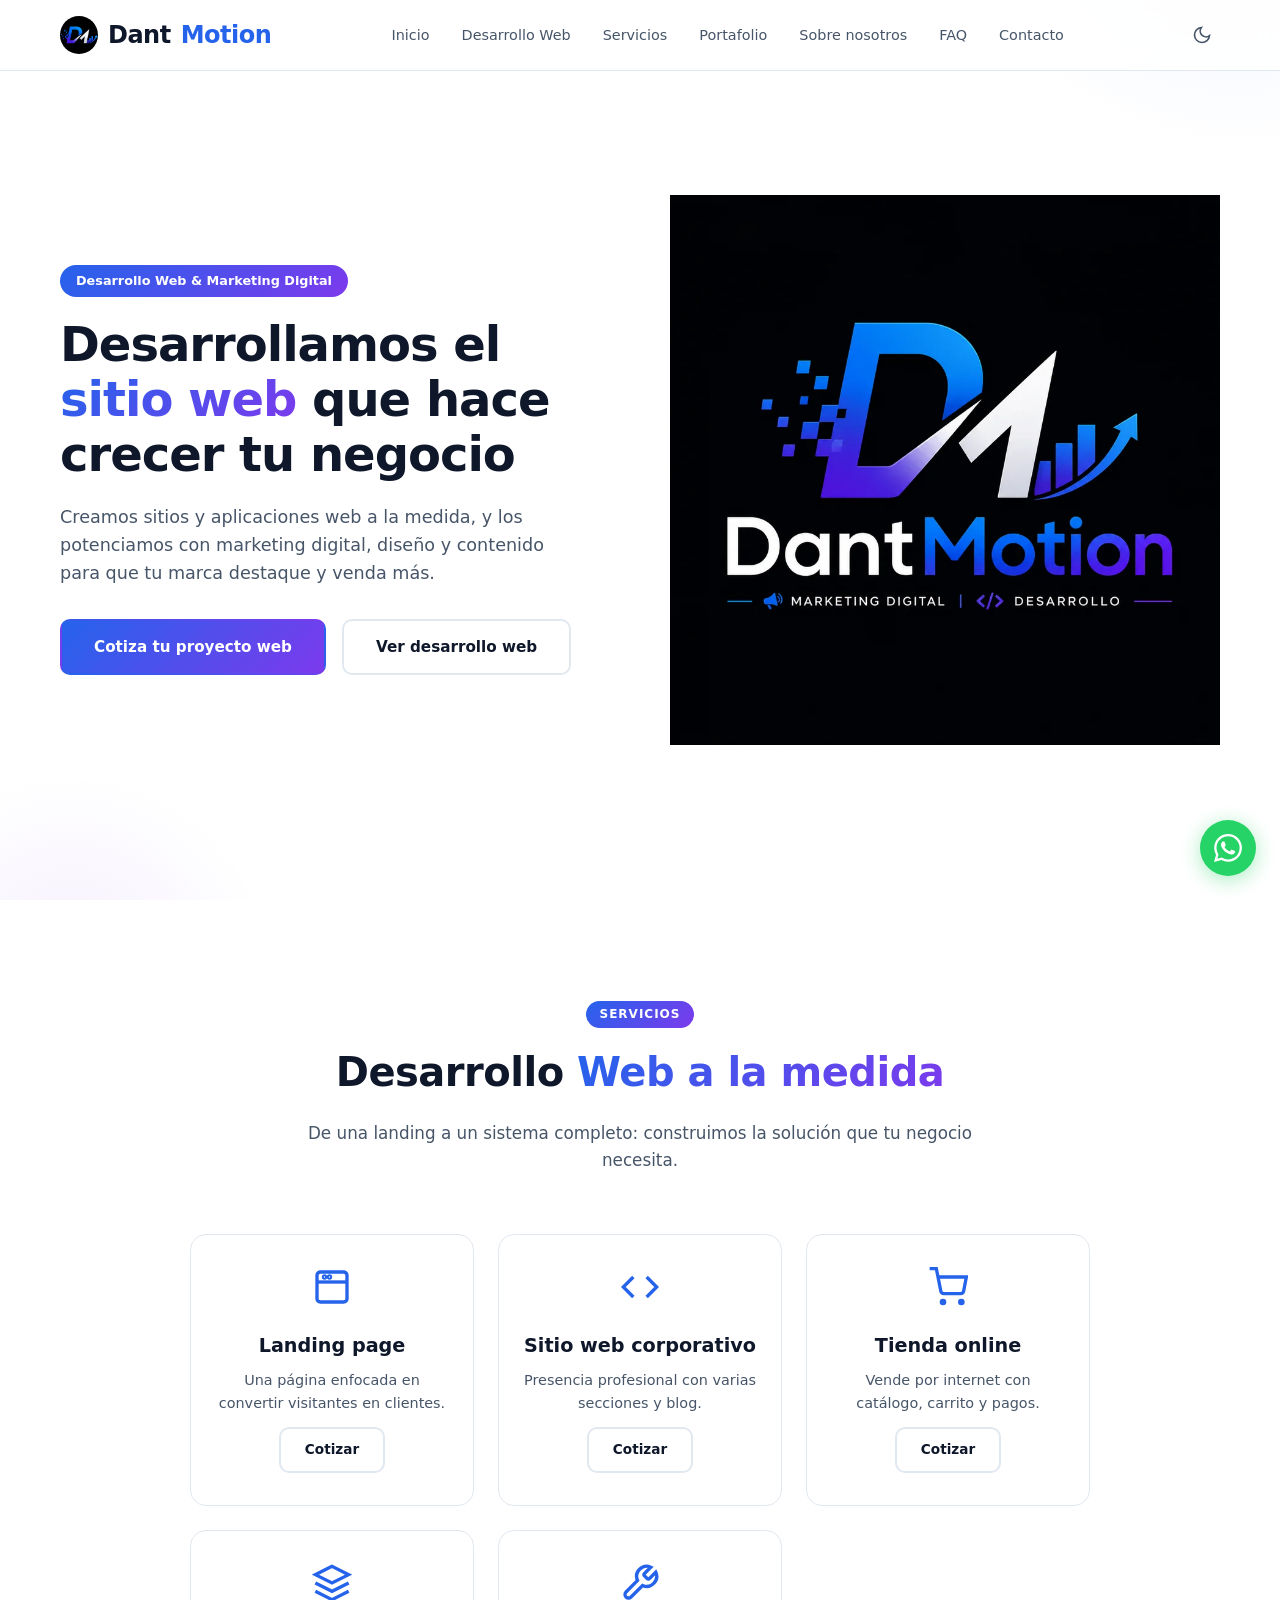
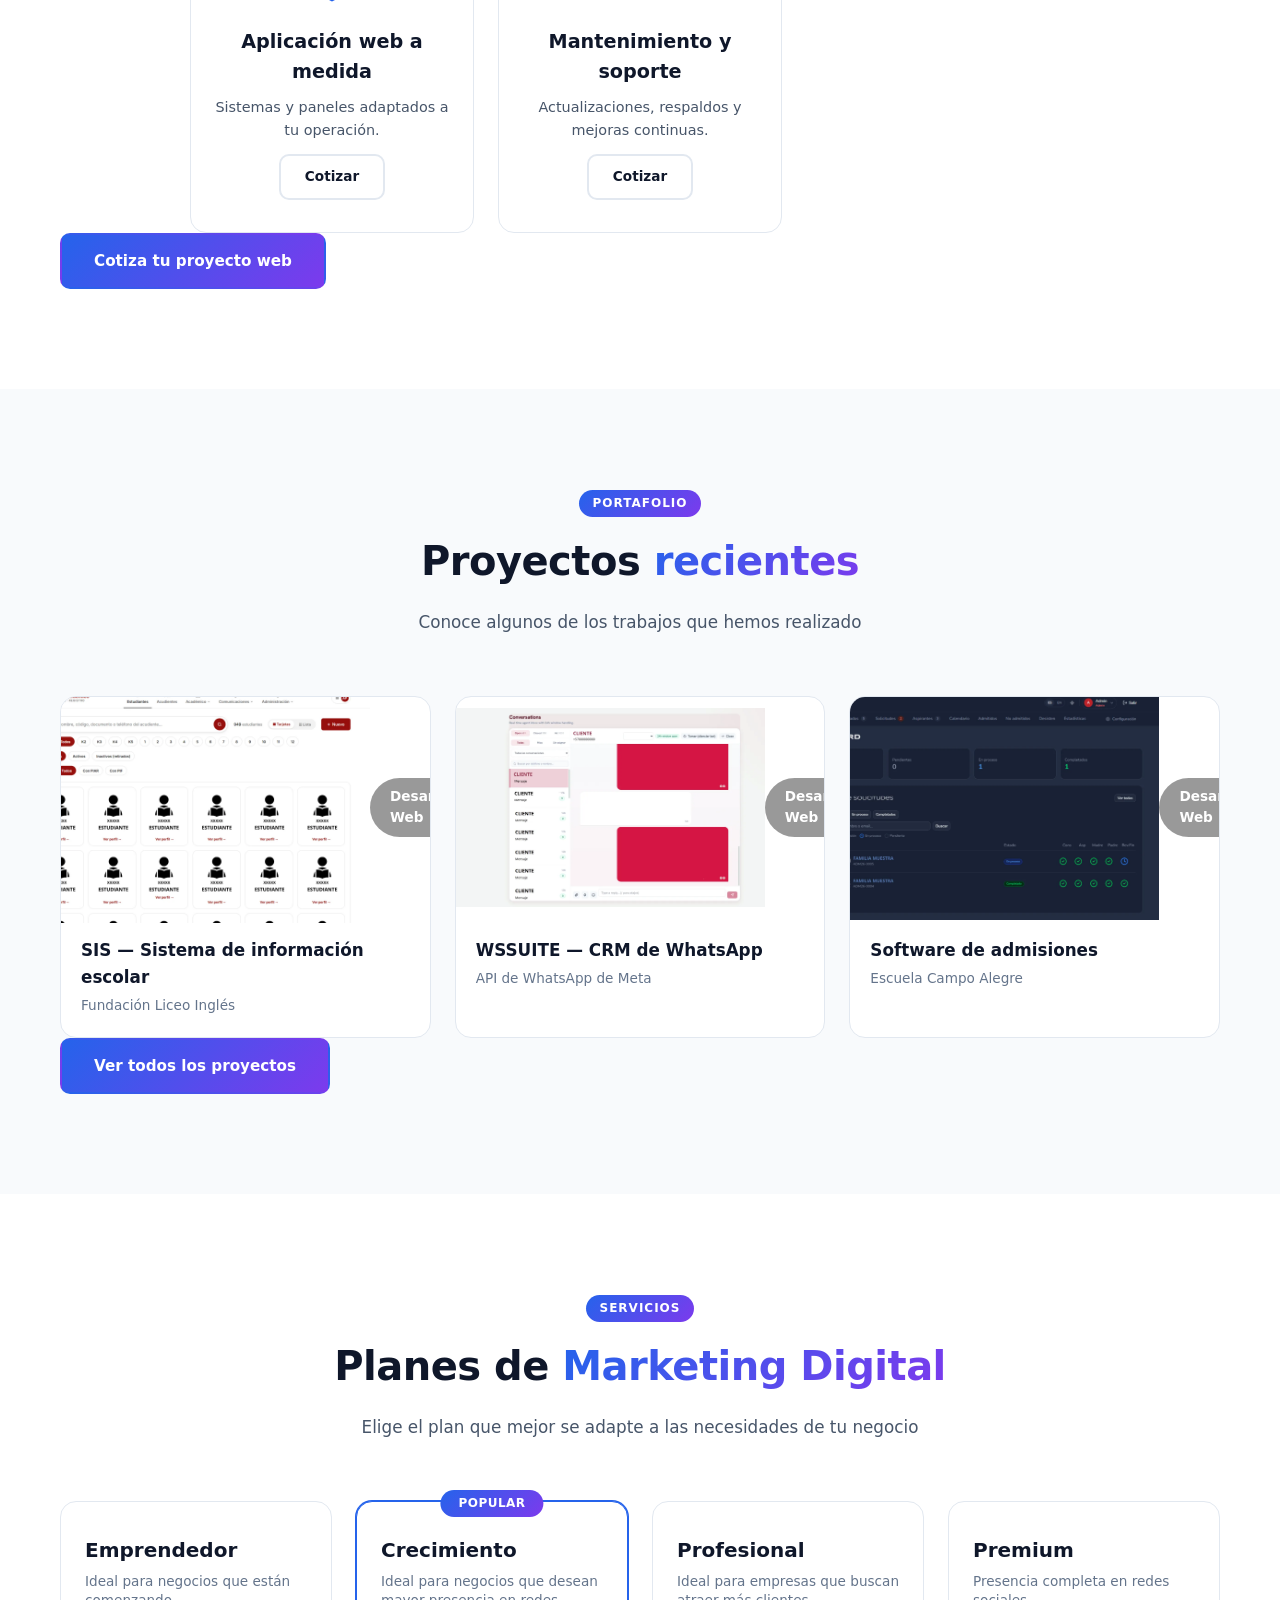
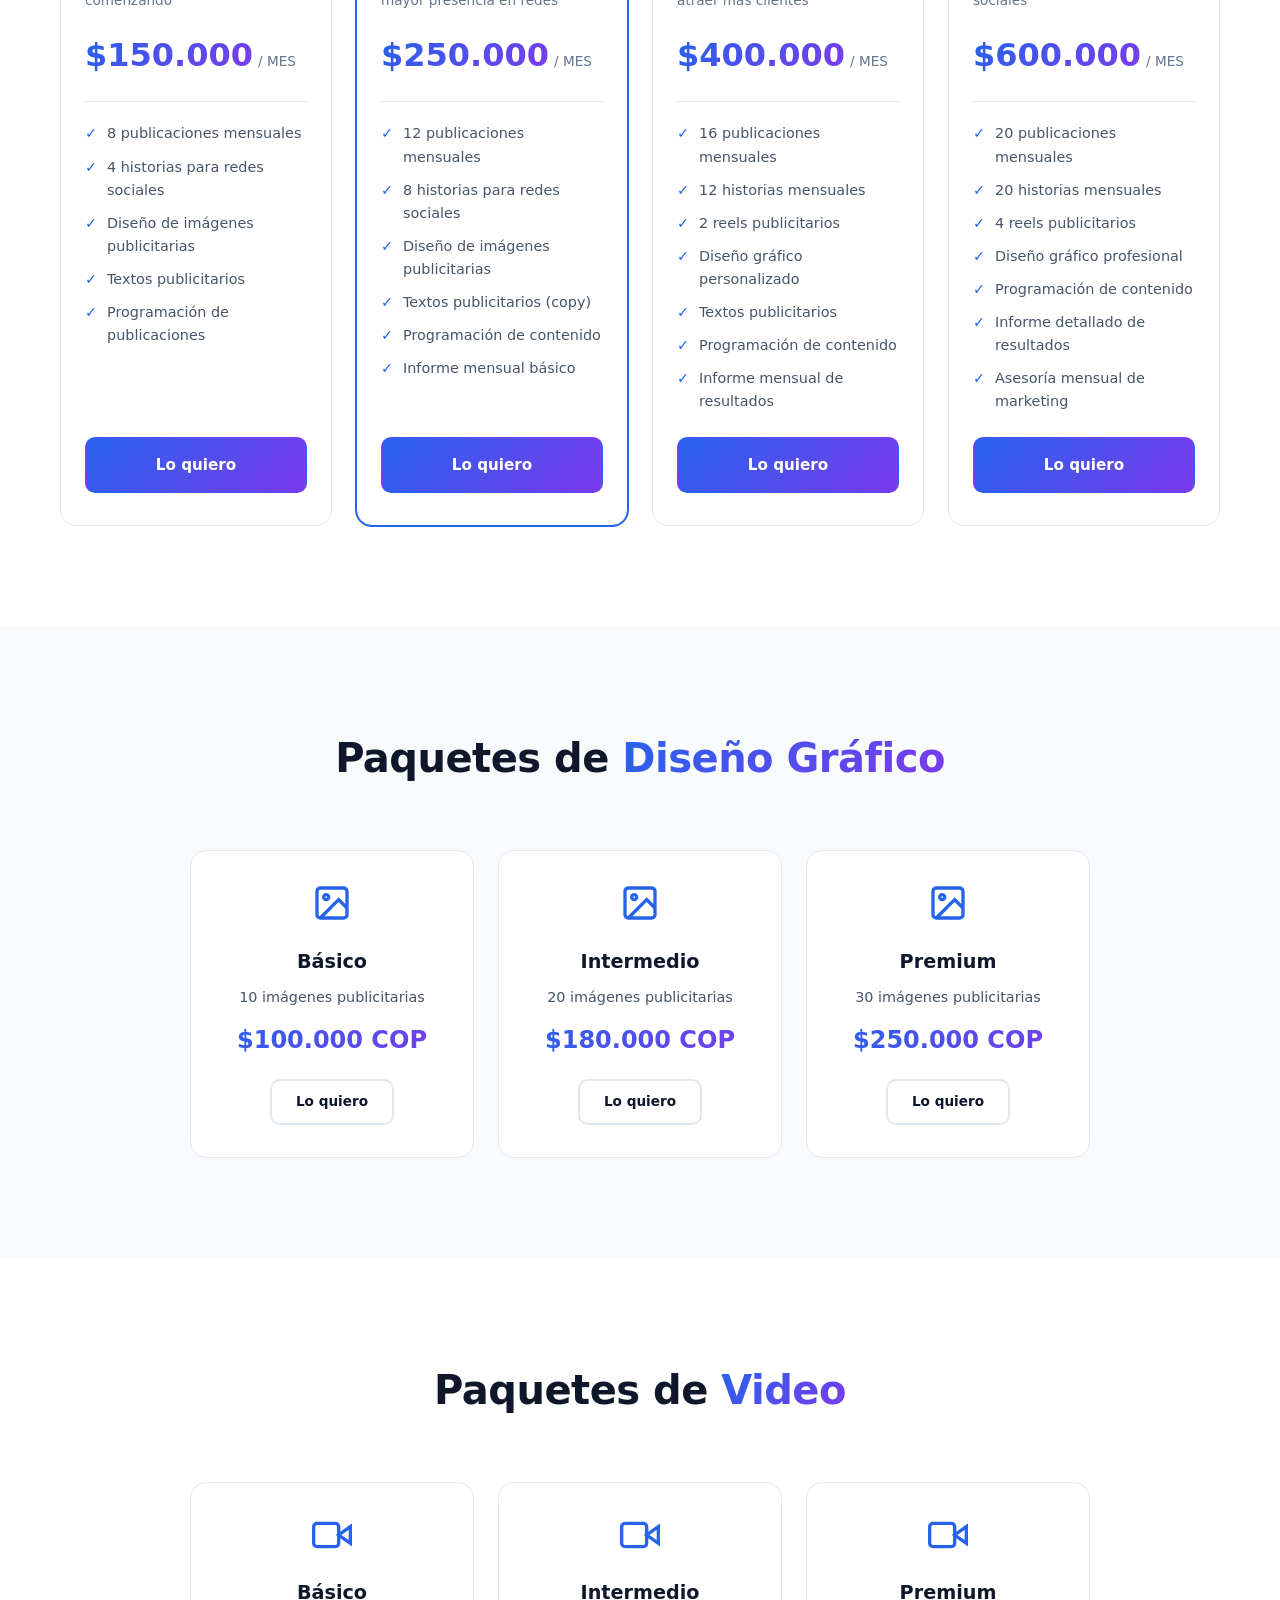
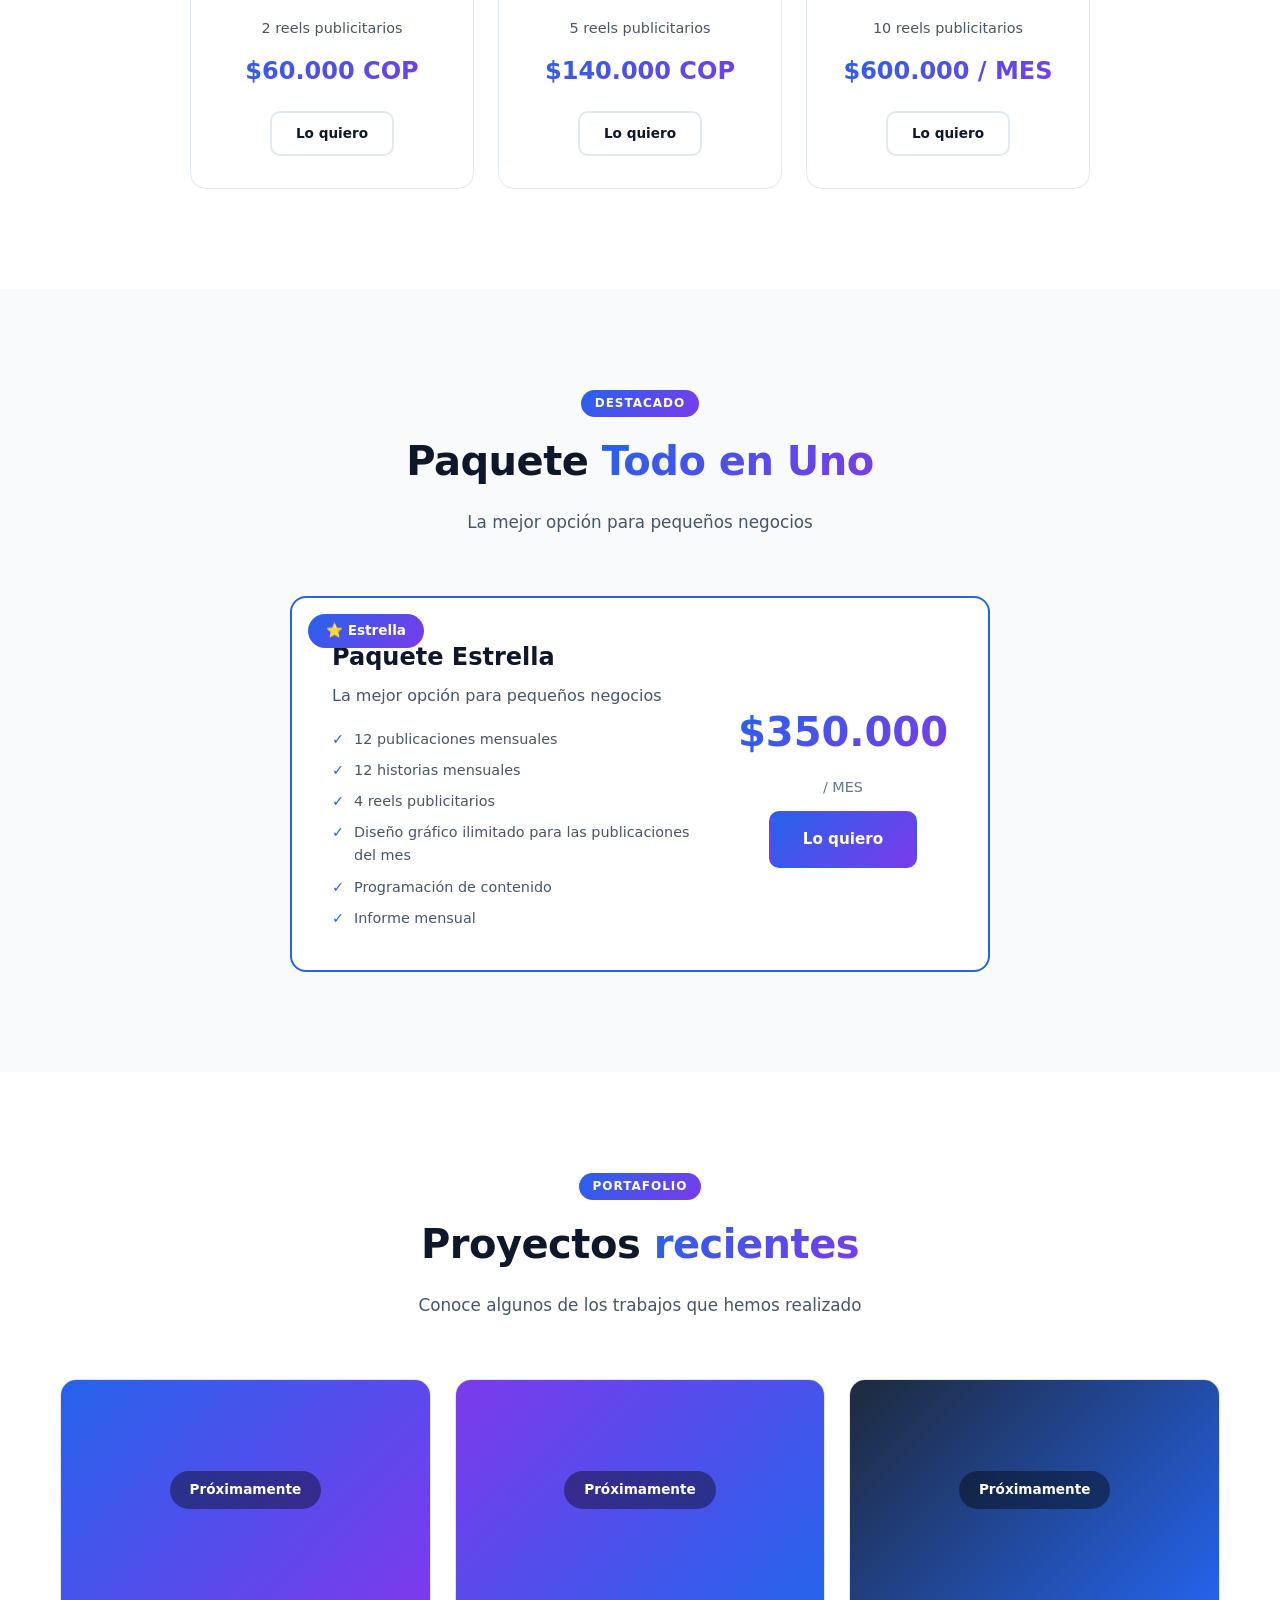
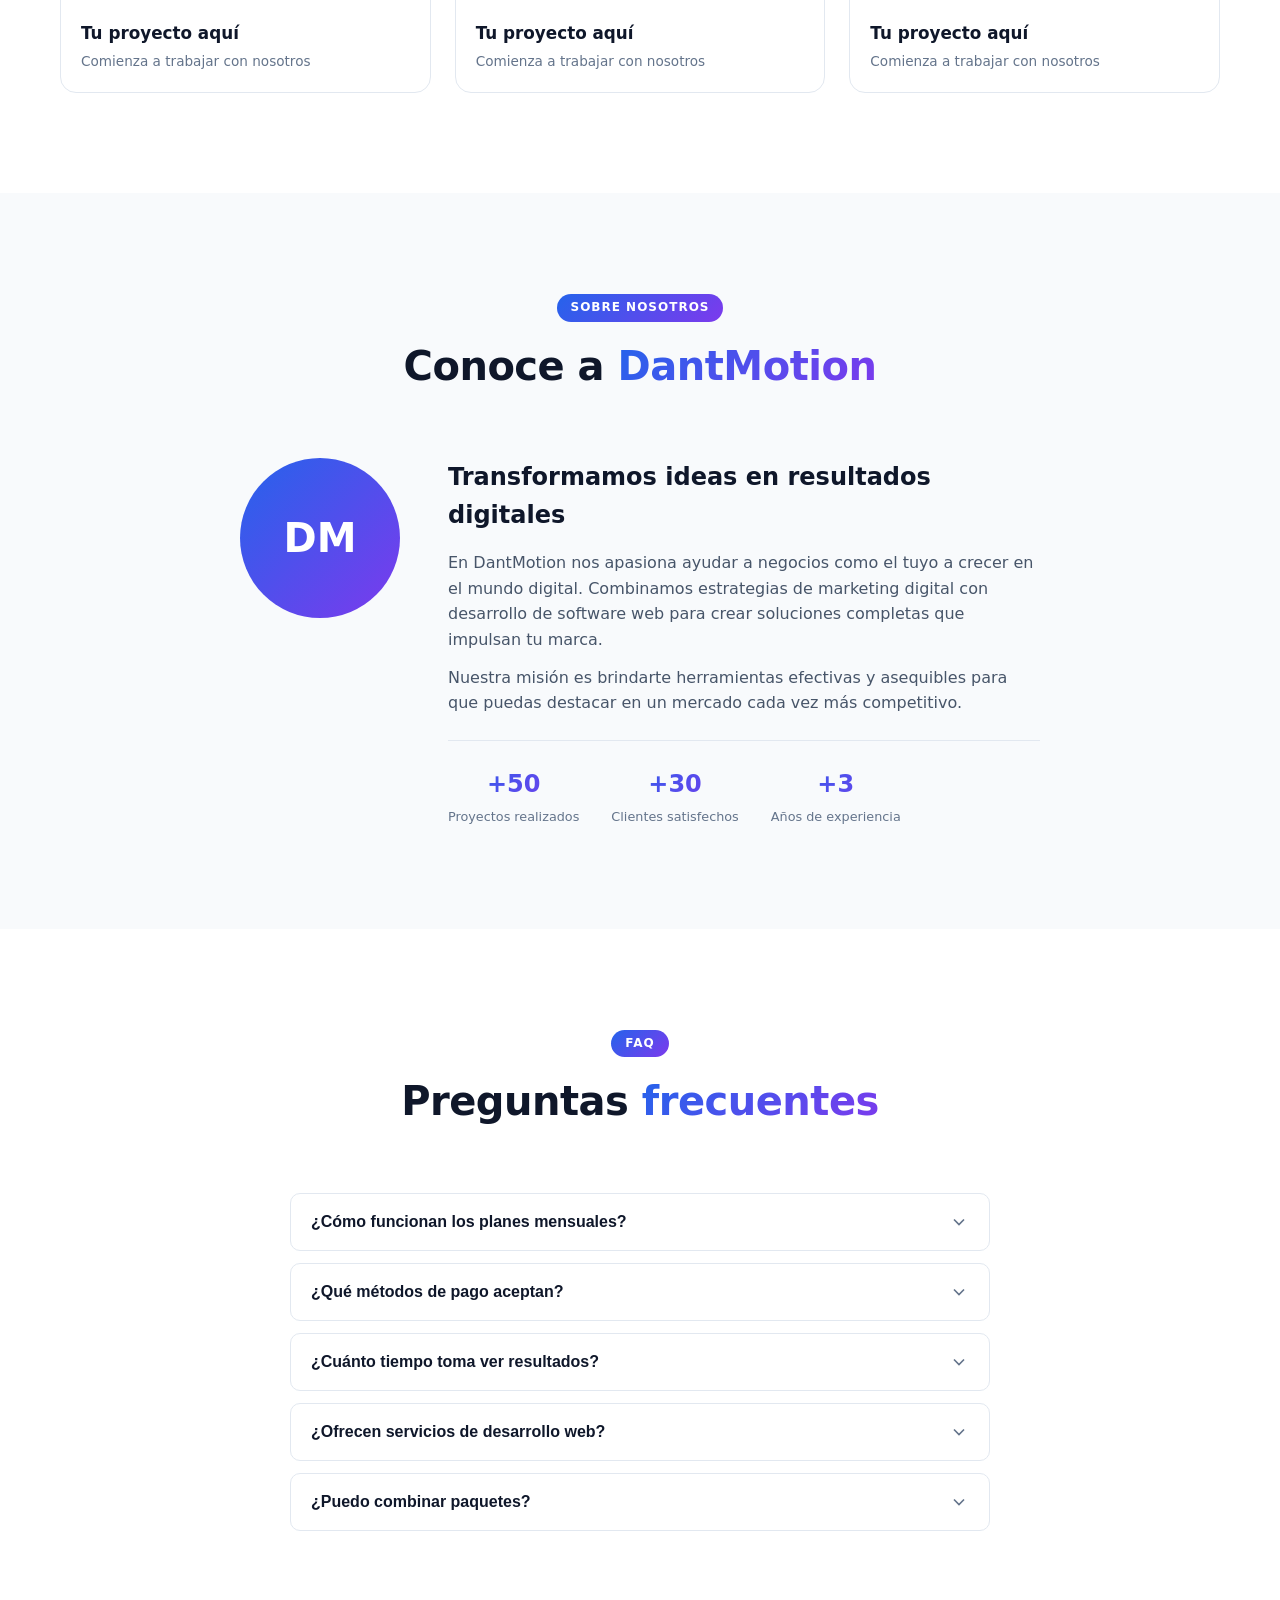
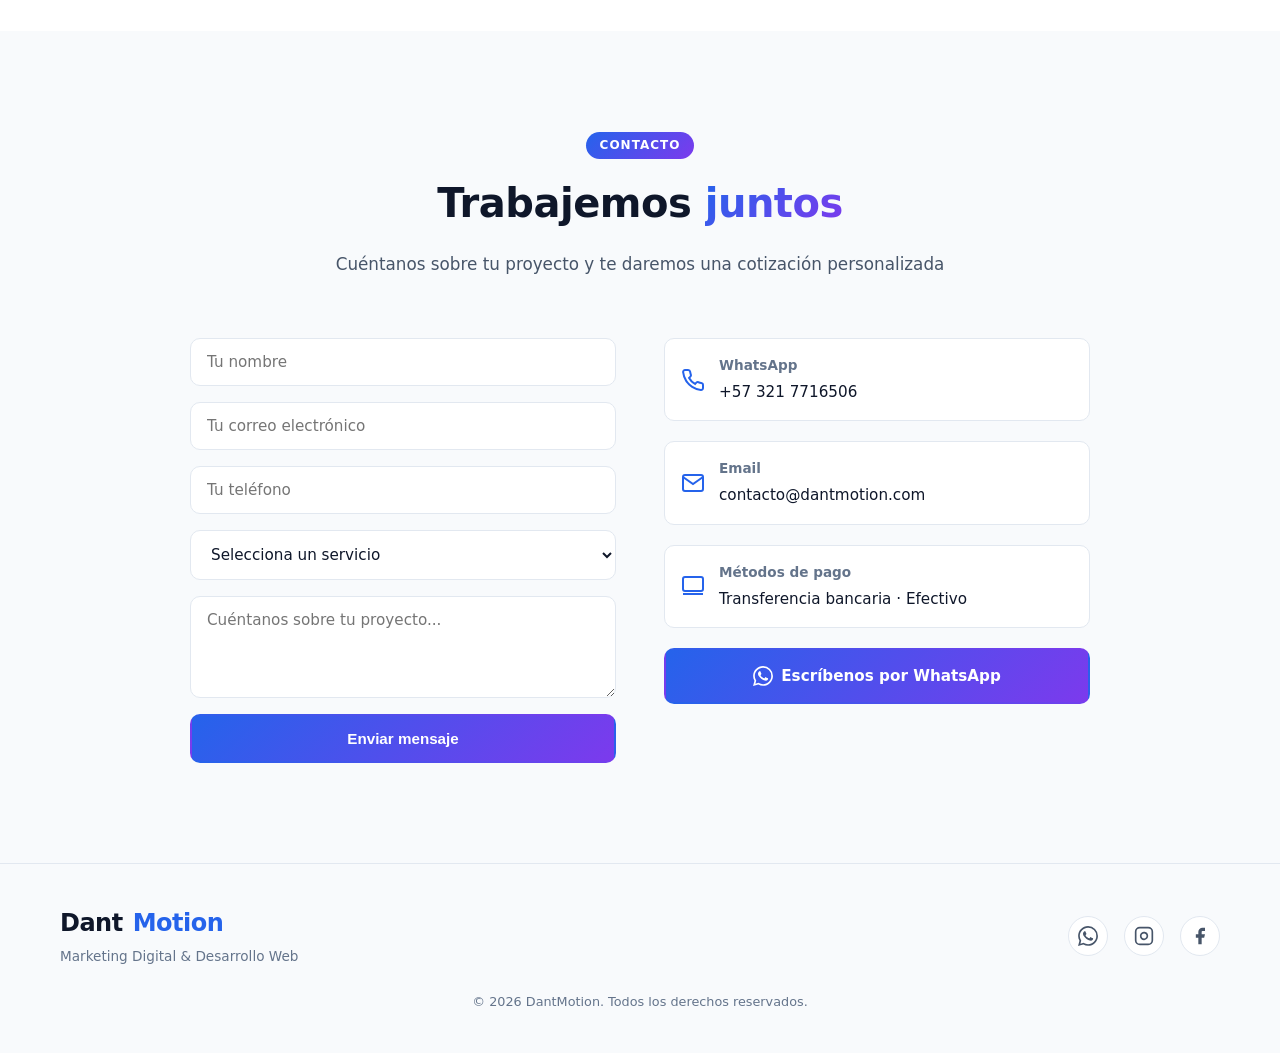
==== commit 5a1ef0fd: "feat(a11y): add SEO metadata, SVG sprite, header brand and focus styles Add Open Graph/Twitter/JSON-" ====
--- a/index.html
+++ b/index.html
@@ -305,7 +305,7 @@
             <p class="pricing-card__sub">Ideal para negocios que están comenzando</p>
           </div>
           <div class="pricing-card__price">
-            <span class="price">$150.000 COP</span>
+            <span class="price">$150.000</span>
             <span class="period">/ MES</span>
           </div>
           <ul class="pricing-card__features">
@@ -325,7 +325,7 @@
             <p class="pricing-card__sub">Ideal para negocios que desean mayor presencia en redes</p>
           </div>
           <div class="pricing-card__price">
-            <span class="price">$250.000 COP</span>
+            <span class="price">$250.000</span>
             <span class="period">/ MES</span>
           </div>
           <ul class="pricing-card__features">
@@ -345,7 +345,7 @@
             <p class="pricing-card__sub">Ideal para empresas que buscan atraer más clientes</p>
           </div>
           <div class="pricing-card__price">
-            <span class="price">$400.000 COP</span>
+            <span class="price">$400.000</span>
             <span class="period">/ MES</span>
           </div>
           <ul class="pricing-card__features">
@@ -366,7 +366,7 @@
             <p class="pricing-card__sub">Presencia completa en redes sociales</p>
           </div>
           <div class="pricing-card__price">
-            <span class="price">$600.000 COP</span>
+            <span class="price">$600.000</span>
             <span class="period">/ MES</span>
           </div>
           <ul class="pricing-card__features">
--- a/css/style.css
+++ b/css/style.css
@@ -286,7 +286,7 @@
   height: 2px;
   background: var(--text-primary);
   border-radius: 2px;
-  transition: transform var(--transition), opacity var(--transition);
+  transition: all var(--transition);
 }
 
 /* ===== Hero ===== */
@@ -306,7 +306,7 @@
   right: -20%;
   width: 600px;
   height: 600px;
-  background: radial-gradient(circle, rgba(var(--blue-rgb), 0.1), transparent 70%);
+  background: radial-gradient(circle, rgba(37, 99, 235, 0.1), transparent 70%);
   pointer-events: none;
 }
 .hero::after {
@@ -316,7 +316,7 @@
   left: -10%;
   width: 400px;
   height: 400px;
-  background: radial-gradient(circle, rgba(var(--purple-rgb), 0.08), transparent 70%);
+  background: radial-gradient(circle, rgba(124, 58, 237, 0.08), transparent 70%);
   pointer-events: none;
 }
 
@@ -367,29 +367,13 @@
   justify-content: center;
 }
 
-.hero__logo {
-  position: relative;
-  width: 380px;
-  height: 380px;
-  display: flex;
-  align-items: center;
-  justify-content: center;
-}
-.hero__logo::before {
-  content: '';
-  position: absolute;
-  inset: -30px;
+.hero__shape {
+  width: 400px;
+  height: 400px;
+  background: var(--gradient);
   border-radius: 50%;
-  background: radial-gradient(circle, rgba(var(--blue-rgb), 0.4), transparent 70%);
-  animation: pulse 5s ease-in-out infinite;
-}
-.hero__logo-img {
-  position: relative;
-  width: 100%;
-  height: 100%;
-  border-radius: 50%;
-  object-fit: cover;
-  box-shadow: 0 24px 70px rgba(var(--blue-rgb), 0.35);
+  opacity: 0.15;
+  animation: pulse 4s ease-in-out infinite;
 }
 
 @keyframes pulse {
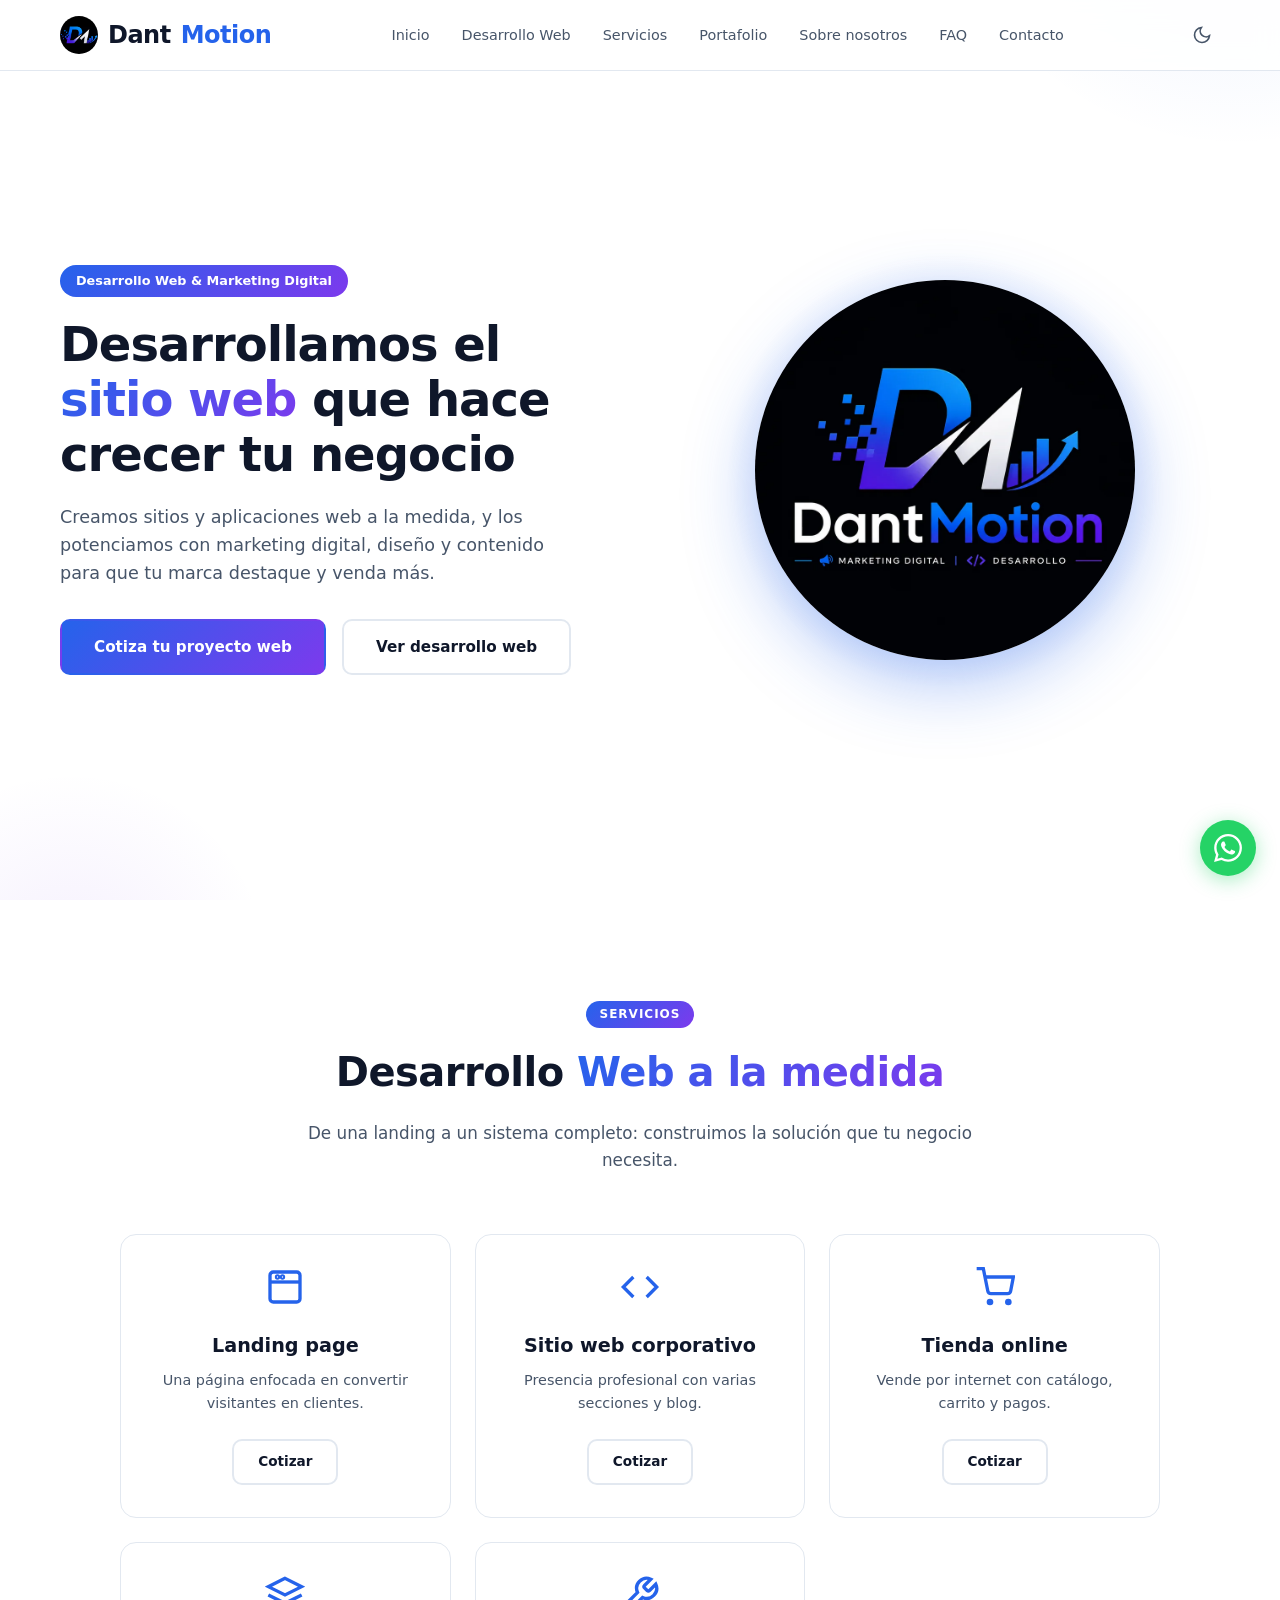
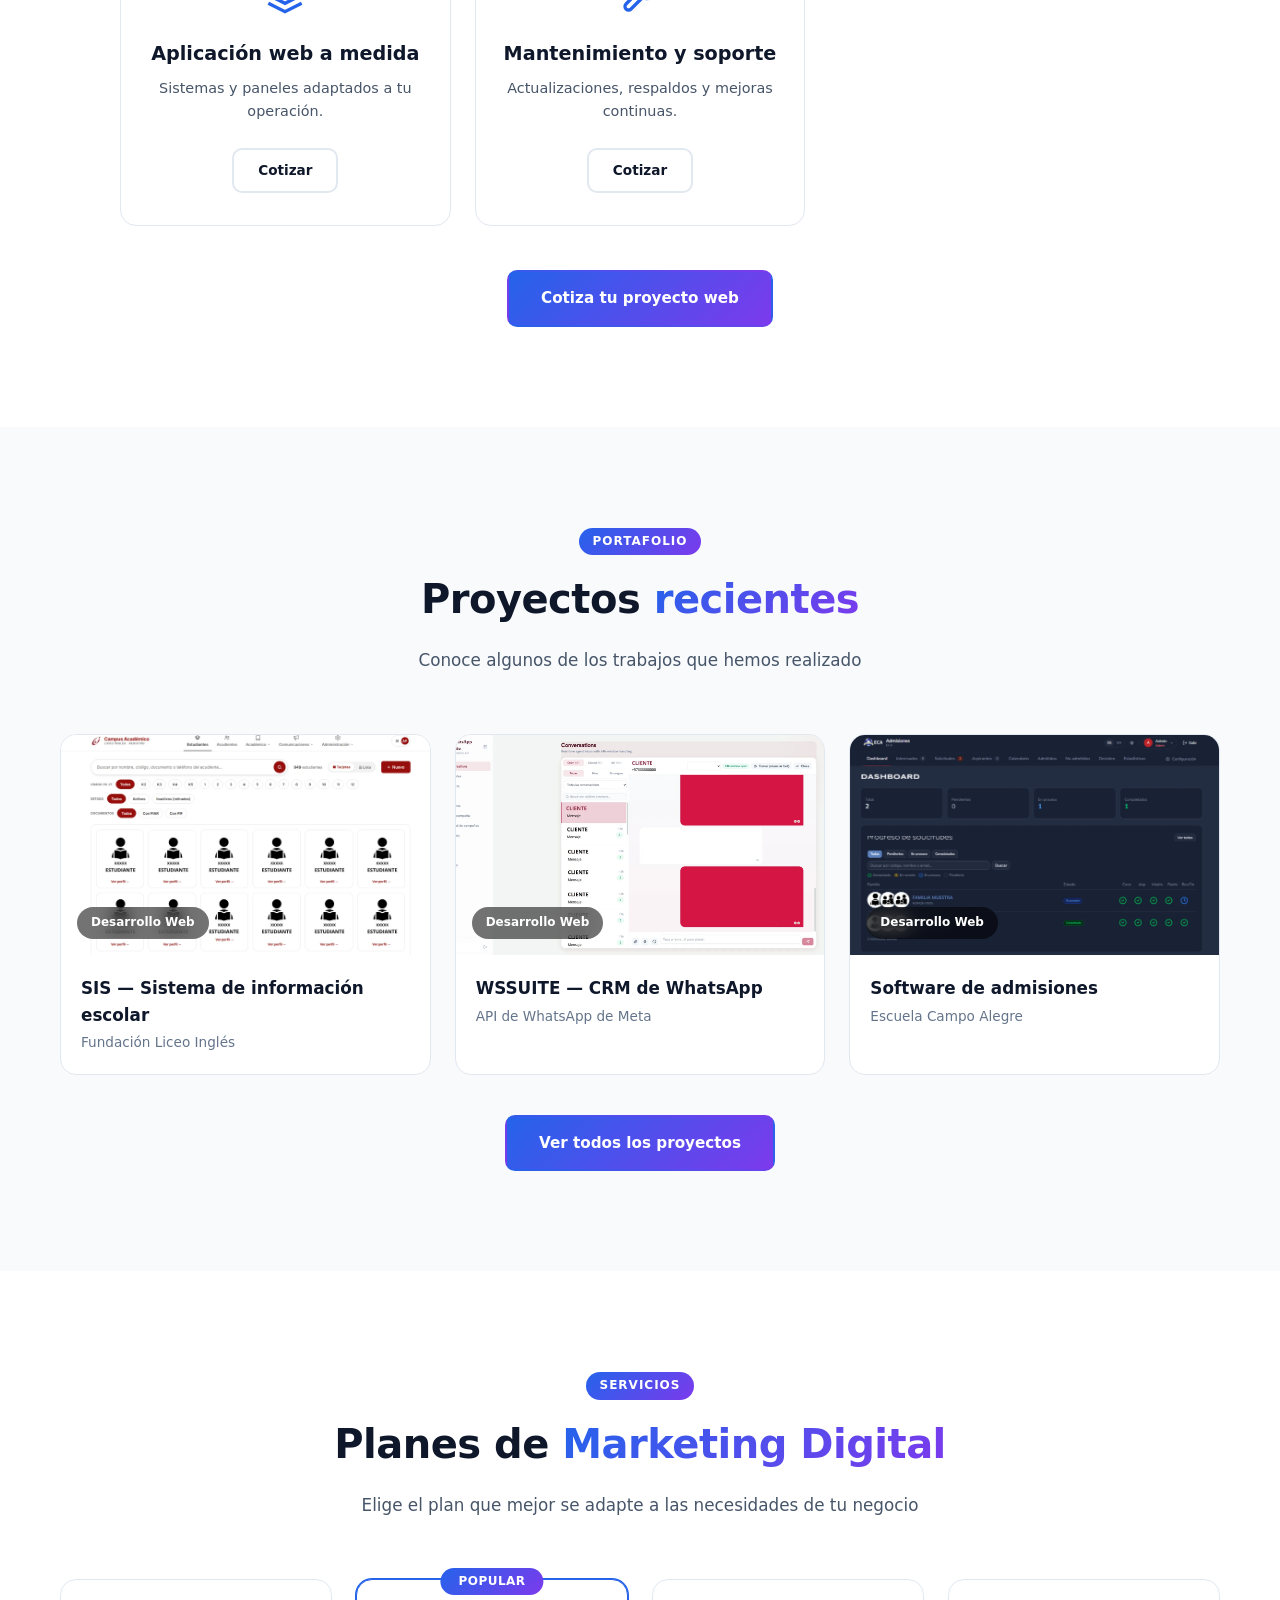
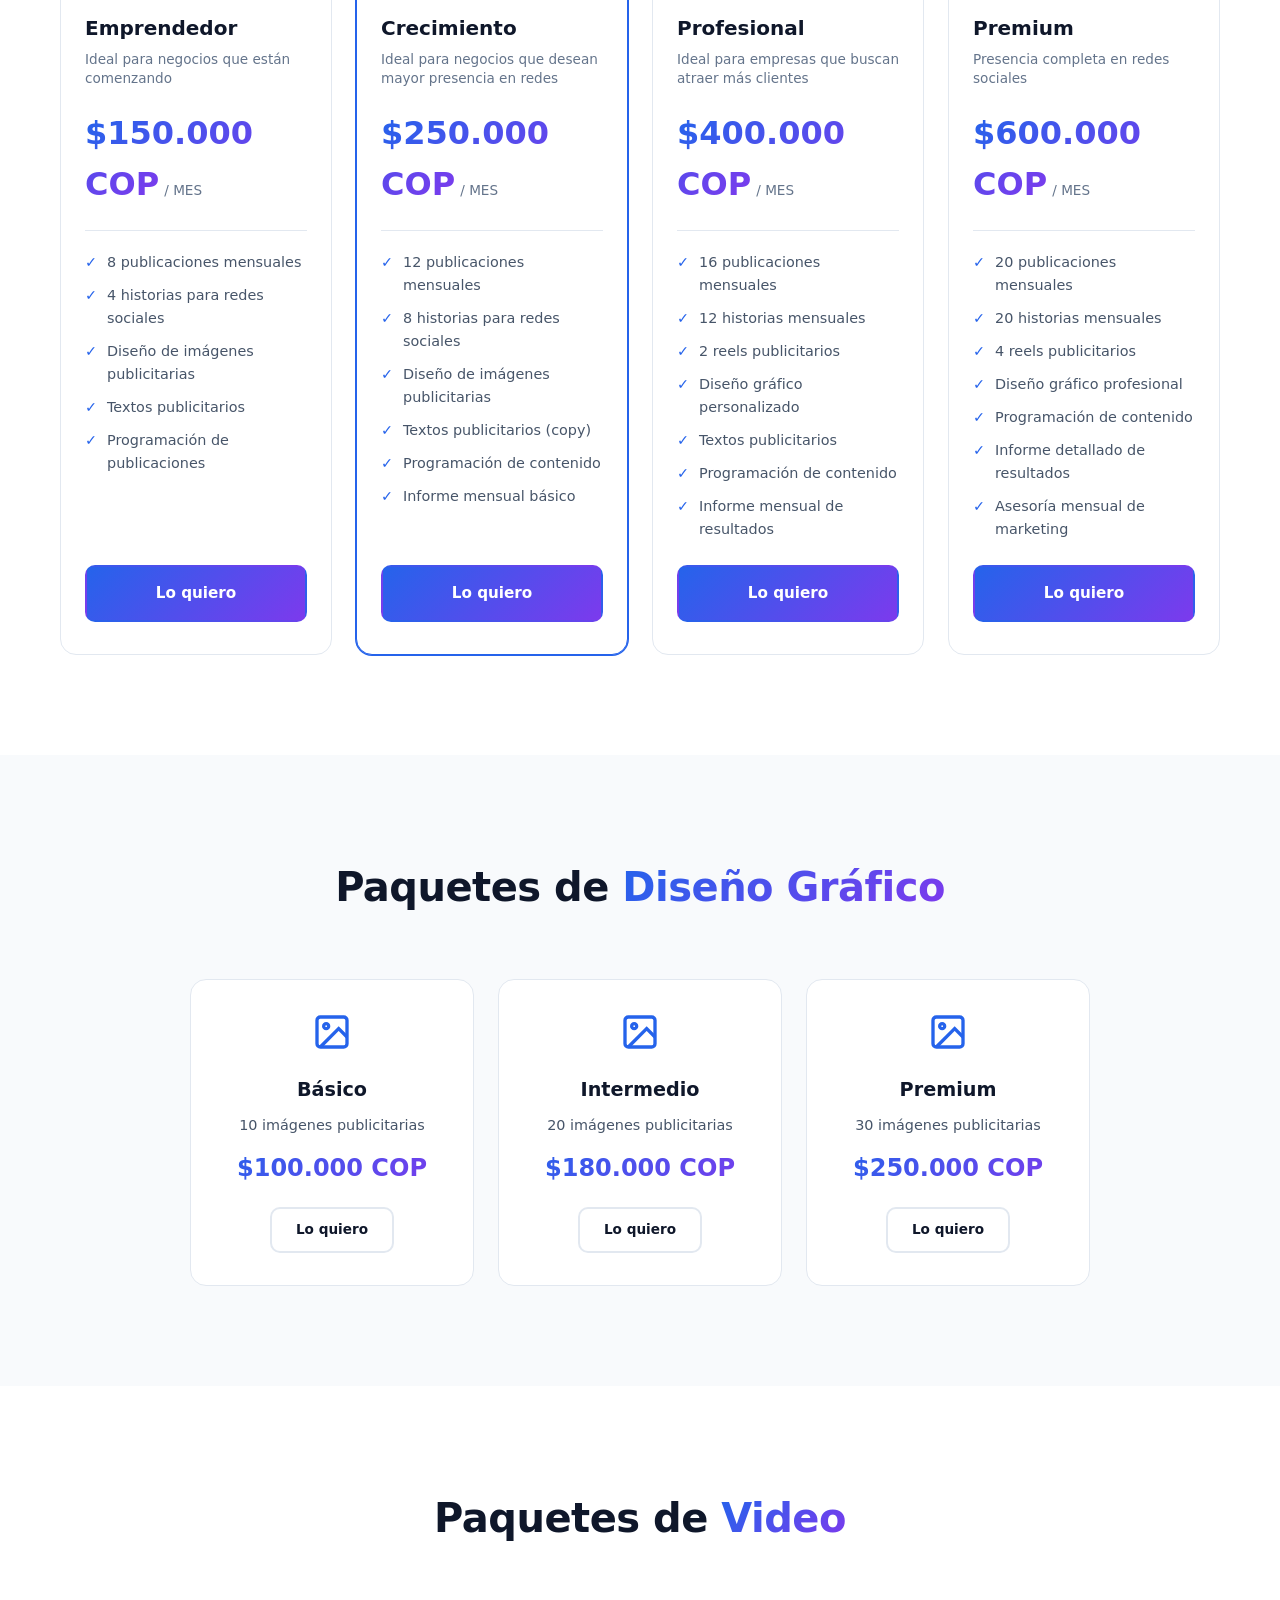
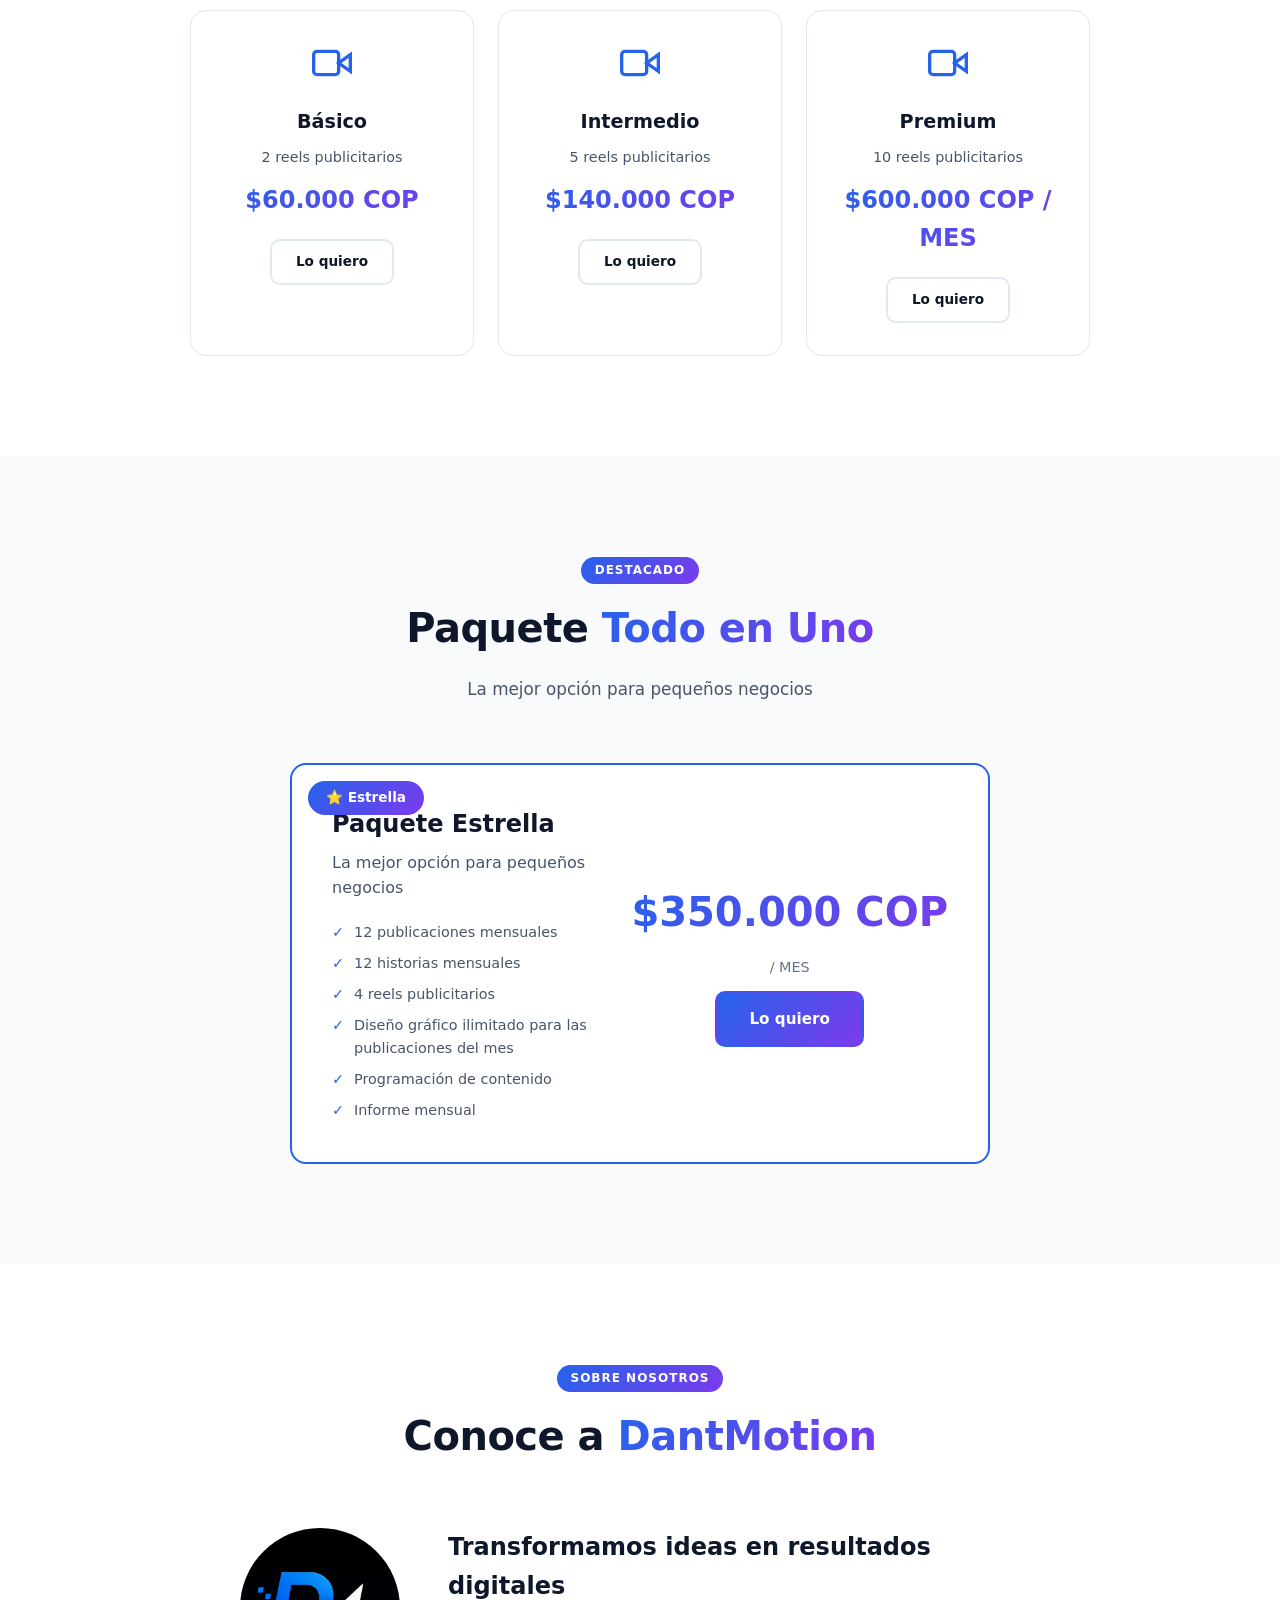
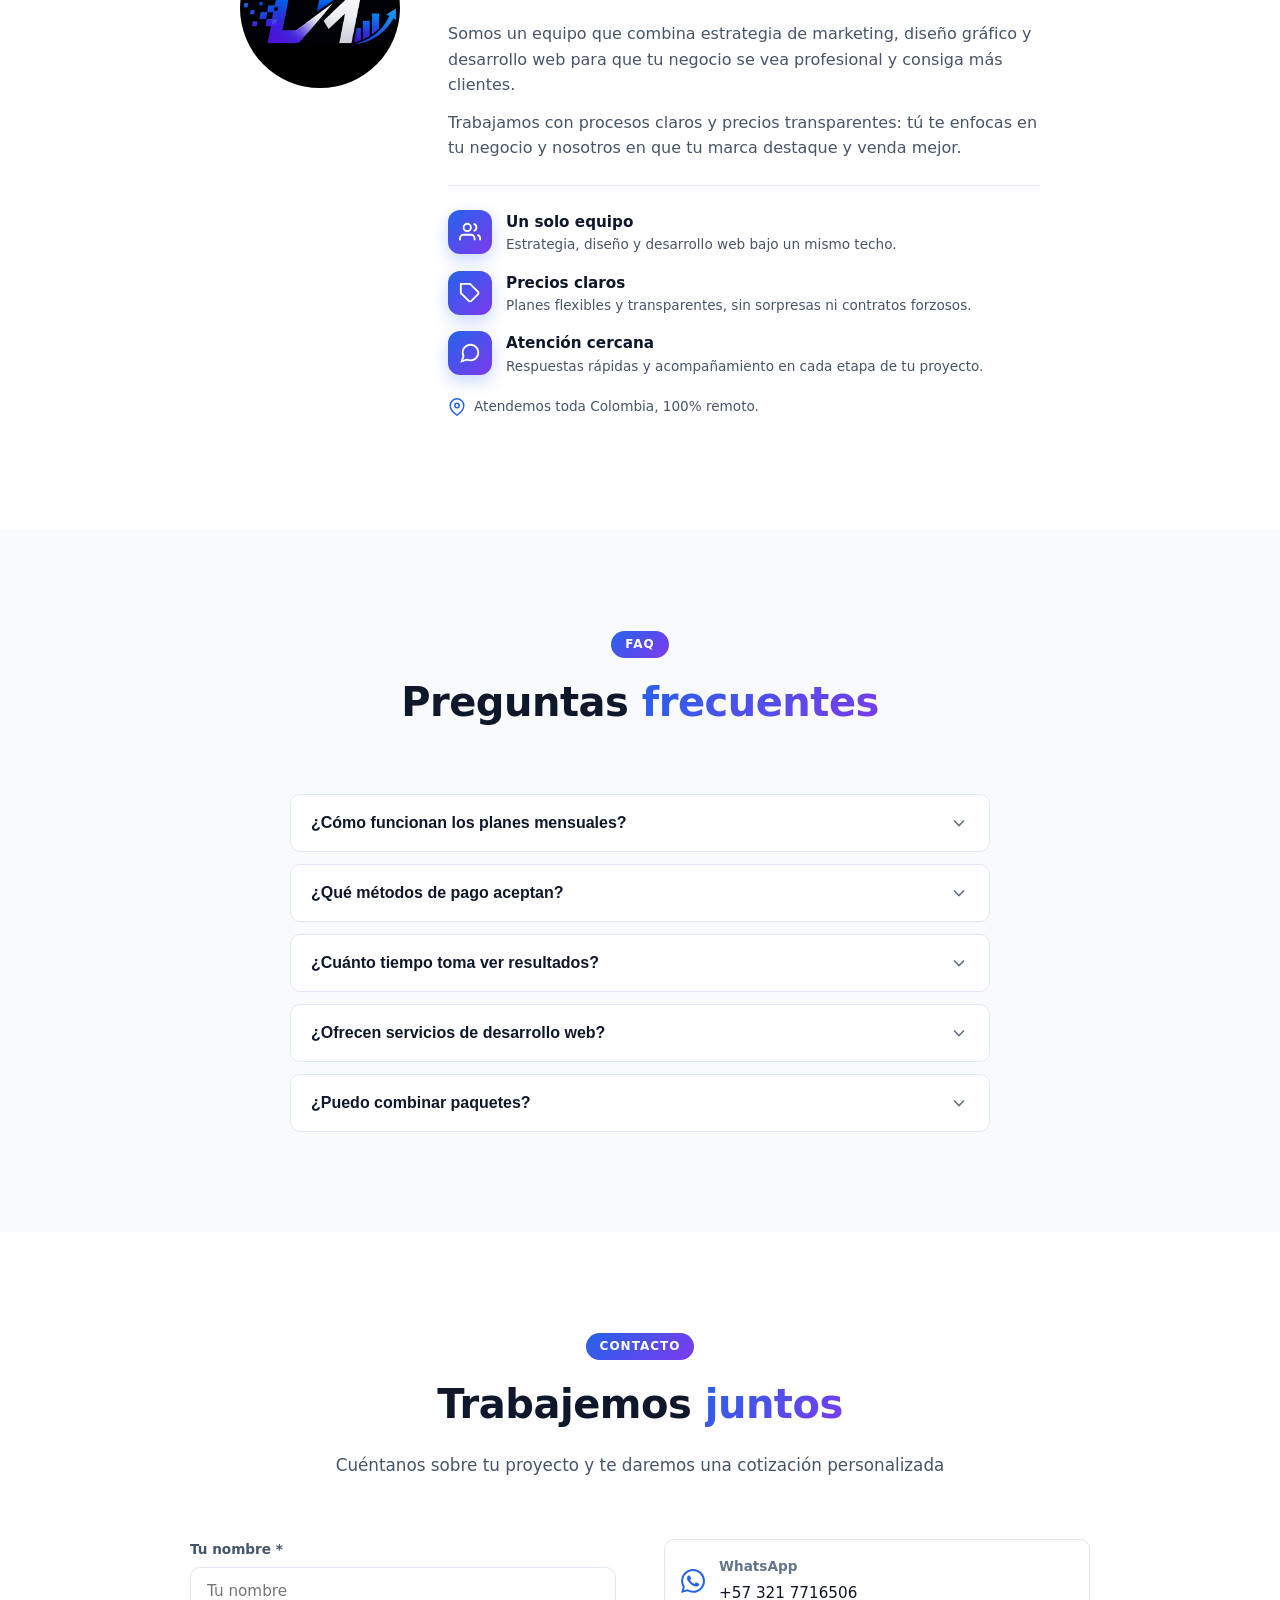
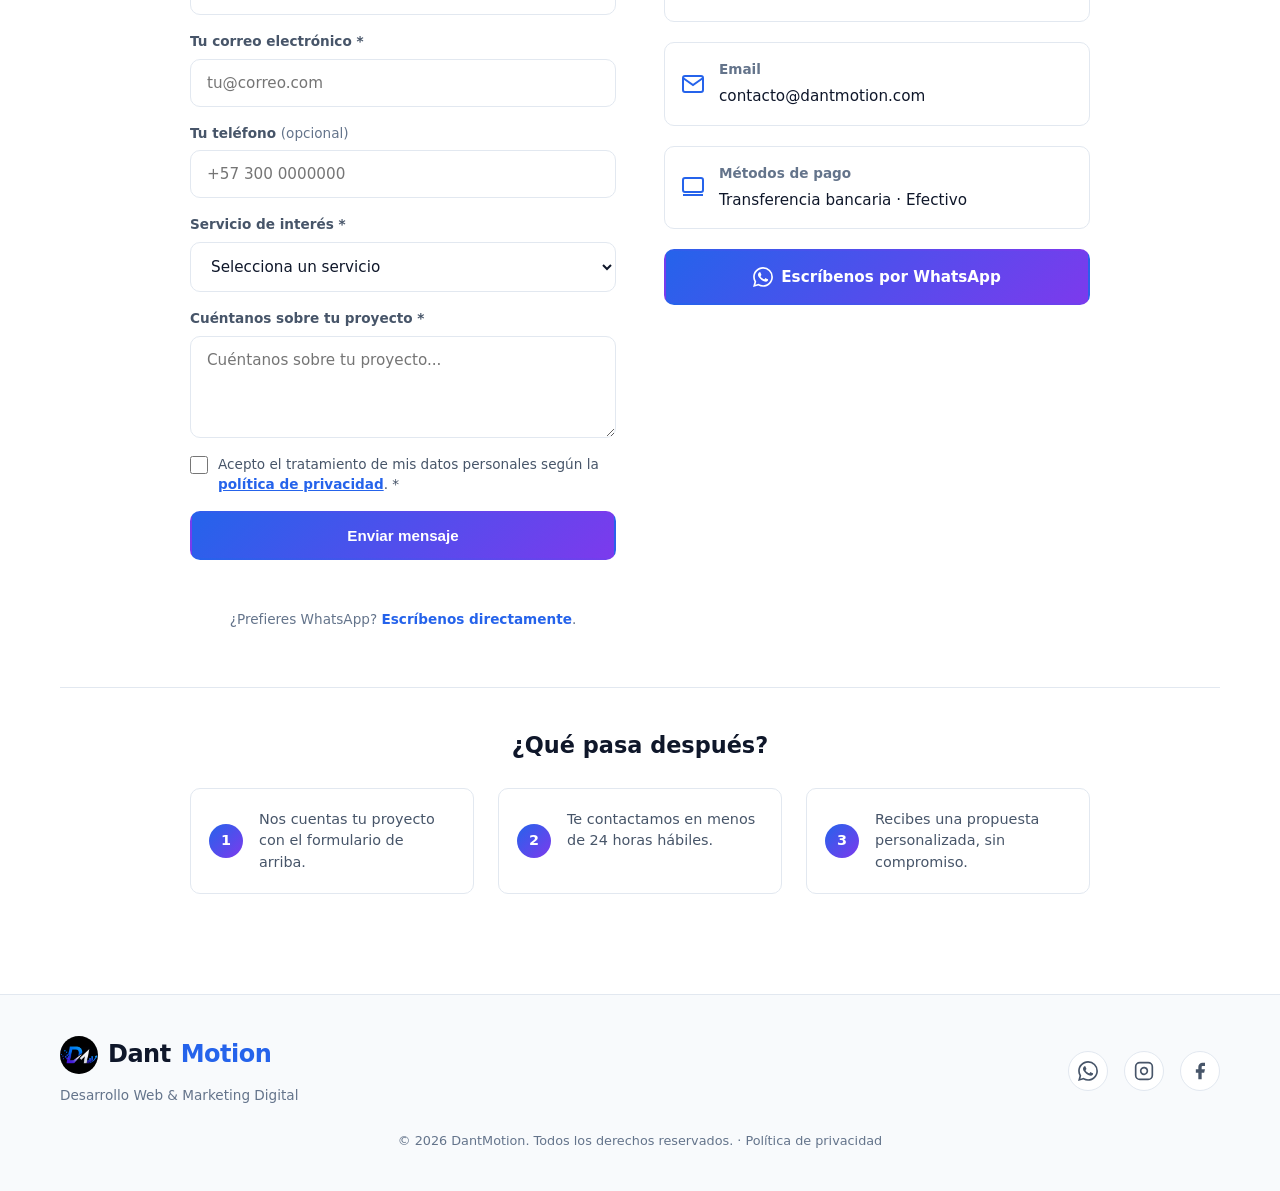
==== commit f7b3eee8: "feat(projects): add modal, gallery, fullscreen lightbox and contact form Add the project modal with " ====
--- a/index.html
+++ b/index.html
@@ -305,7 +305,7 @@
             <p class="pricing-card__sub">Ideal para negocios que están comenzando</p>
           </div>
           <div class="pricing-card__price">
-            <span class="price">$150.000</span>
+            <span class="price">$150.000 COP</span>
             <span class="period">/ MES</span>
           </div>
           <ul class="pricing-card__features">
@@ -325,7 +325,7 @@
             <p class="pricing-card__sub">Ideal para negocios que desean mayor presencia en redes</p>
           </div>
           <div class="pricing-card__price">
-            <span class="price">$250.000</span>
+            <span class="price">$250.000 COP</span>
             <span class="period">/ MES</span>
           </div>
           <ul class="pricing-card__features">
@@ -345,7 +345,7 @@
             <p class="pricing-card__sub">Ideal para empresas que buscan atraer más clientes</p>
           </div>
           <div class="pricing-card__price">
-            <span class="price">$400.000</span>
+            <span class="price">$400.000 COP</span>
             <span class="period">/ MES</span>
           </div>
           <ul class="pricing-card__features">
@@ -366,7 +366,7 @@
             <p class="pricing-card__sub">Presencia completa en redes sociales</p>
           </div>
           <div class="pricing-card__price">
-            <span class="price">$600.000</span>
+            <span class="price">$600.000 COP</span>
             <span class="period">/ MES</span>
           </div>
           <ul class="pricing-card__features">
@@ -385,15 +385,15 @@
   </section>
 
   <!-- Servicios - Diseño Gráfico -->
-  <section class="section section--alt">
+  <section class="section section--alt" data-service-group="diseno">
     <div class="container">
       <div class="section__header fade-in">
         <h2 class="section__title">Paquetes de <span class="gradient-text">Diseño Gráfico</span></h2>
       </div>
       <div class="simple-grid">
         <div class="simple-card fade-in">
-          <div class="simple-card__icon">
-            <svg width="40" height="40" viewBox="0 0 24 24" fill="none" stroke="currentColor" stroke-width="2"><rect x="3" y="3" width="18" height="18" rx="2"/><circle cx="8.5" cy="8.5" r="1.5"/><path d="M21 15l-5-5L5 21"/></svg>
+          <div class="simple-card__icon" aria-hidden="true">
+            <svg width="40" height="40"><use href="#icon-image"/></svg>
           </div>
           <h3 class="simple-card__name">Básico</h3>
           <p class="simple-card__detail">10 imágenes publicitarias</p>
@@ -401,8 +401,8 @@
           <a href="#contacto" class="btn btn--outline btn--small">Lo quiero</a>
         </div>
         <div class="simple-card fade-in">
-          <div class="simple-card__icon">
-            <svg width="40" height="40" viewBox="0 0 24 24" fill="none" stroke="currentColor" stroke-width="2"><rect x="3" y="3" width="18" height="18" rx="2"/><circle cx="8.5" cy="8.5" r="1.5"/><path d="M21 15l-5-5L5 21"/></svg>
+          <div class="simple-card__icon" aria-hidden="true">
+            <svg width="40" height="40"><use href="#icon-image"/></svg>
           </div>
           <h3 class="simple-card__name">Intermedio</h3>
           <p class="simple-card__detail">20 imágenes publicitarias</p>
@@ -410,8 +410,8 @@
           <a href="#contacto" class="btn btn--outline btn--small">Lo quiero</a>
         </div>
         <div class="simple-card fade-in">
-          <div class="simple-card__icon">
-            <svg width="40" height="40" viewBox="0 0 24 24" fill="none" stroke="currentColor" stroke-width="2"><rect x="3" y="3" width="18" height="18" rx="2"/><circle cx="8.5" cy="8.5" r="1.5"/><path d="M21 15l-5-5L5 21"/></svg>
+          <div class="simple-card__icon" aria-hidden="true">
+            <svg width="40" height="40"><use href="#icon-image"/></svg>
           </div>
           <h3 class="simple-card__name">Premium</h3>
           <p class="simple-card__detail">30 imágenes publicitarias</p>
@@ -423,15 +423,15 @@
   </section>
 
   <!-- Servicios - Video -->
-  <section class="section">
+  <section class="section" data-service-group="video">
     <div class="container">
       <div class="section__header fade-in">
         <h2 class="section__title">Paquetes de <span class="gradient-text">Video</span></h2>
       </div>
       <div class="simple-grid">
         <div class="simple-card fade-in">
-          <div class="simple-card__icon">
-            <svg width="40" height="40" viewBox="0 0 24 24" fill="none" stroke="currentColor" stroke-width="2"><polygon points="23 7 16 12 23 17 23 7"/><rect x="1" y="5" width="15" height="14" rx="2"/></svg>
+          <div class="simple-card__icon" aria-hidden="true">
+            <svg width="40" height="40"><use href="#icon-video"/></svg>
           </div>
           <h3 class="simple-card__name">Básico</h3>
           <p class="simple-card__detail">2 reels publicitarios</p>
@@ -439,8 +439,8 @@
           <a href="#contacto" class="btn btn--outline btn--small">Lo quiero</a>
         </div>
         <div class="simple-card fade-in">
-          <div class="simple-card__icon">
-            <svg width="40" height="40" viewBox="0 0 24 24" fill="none" stroke="currentColor" stroke-width="2"><polygon points="23 7 16 12 23 17 23 7"/><rect x="1" y="5" width="15" height="14" rx="2"/></svg>
+          <div class="simple-card__icon" aria-hidden="true">
+            <svg width="40" height="40"><use href="#icon-video"/></svg>
           </div>
           <h3 class="simple-card__name">Intermedio</h3>
           <p class="simple-card__detail">5 reels publicitarios</p>
@@ -448,12 +448,12 @@
           <a href="#contacto" class="btn btn--outline btn--small">Lo quiero</a>
         </div>
         <div class="simple-card fade-in">
-          <div class="simple-card__icon">
-            <svg width="40" height="40" viewBox="0 0 24 24" fill="none" stroke="currentColor" stroke-width="2"><polygon points="23 7 16 12 23 17 23 7"/><rect x="1" y="5" width="15" height="14" rx="2"/></svg>
+          <div class="simple-card__icon" aria-hidden="true">
+            <svg width="40" height="40"><use href="#icon-video"/></svg>
           </div>
           <h3 class="simple-card__name">Premium</h3>
           <p class="simple-card__detail">10 reels publicitarios</p>
-          <p class="simple-card__price">$600.000 / MES</p>
+          <p class="simple-card__price">$600.000 COP / MES</p>
           <a href="#contacto" class="btn btn--outline btn--small">Lo quiero</a>
         </div>
       </div>
@@ -461,7 +461,7 @@
   </section>
 
   <!-- Paquete Estrella -->
-  <section class="section section--alt">
+  <section class="section section--alt" data-service-group="todo-en-uno">
     <div class="container">
       <div class="section__header fade-in">
         <span class="section__tag">Destacado</span>
@@ -484,7 +484,7 @@
             </ul>
           </div>
           <div class="featured-card__price-box">
-            <span class="featured-card__price">$350.000</span>
+            <span class="featured-card__price">$350.000 COP</span>
             <span class="featured-card__period">/ MES</span>
             <a href="#contacto" class="btn btn--primary">Lo quiero</a>
           </div>
@@ -493,82 +493,63 @@
     </div>
   </section>
 
-  <!-- Portafolio -->
-  <section class="section" id="portafolio">
-    <div class="container">
-      <div class="section__header fade-in">
-        <span class="section__tag">Portafolio</span>
-        <h2 class="section__title">Proyectos <span class="gradient-text">recientes</span></h2>
-        <p class="section__desc">Conoce algunos de los trabajos que hemos realizado</p>
-      </div>
-      <div class="portfolio-grid">
-        <div class="portfolio-item fade-in">
-          <div class="portfolio-item__thumb" style="background: linear-gradient(135deg, #2563EB, #7C3AED);">
-            <span class="portfolio-item__label">Próximamente</span>
-          </div>
-          <div class="portfolio-item__info">
-            <h3>Tu proyecto aquí</h3>
-            <p>Comienza a trabajar con nosotros</p>
-          </div>
-        </div>
-        <div class="portfolio-item fade-in">
-          <div class="portfolio-item__thumb" style="background: linear-gradient(135deg, #7C3AED, #2563EB);">
-            <span class="portfolio-item__label">Próximamente</span>
-          </div>
-          <div class="portfolio-item__info">
-            <h3>Tu proyecto aquí</h3>
-            <p>Comienza a trabajar con nosotros</p>
-          </div>
-        </div>
-        <div class="portfolio-item fade-in">
-          <div class="portfolio-item__thumb" style="background: linear-gradient(135deg, #1E293B, #2563EB);">
-            <span class="portfolio-item__label">Próximamente</span>
-          </div>
-          <div class="portfolio-item__info">
-            <h3>Tu proyecto aquí</h3>
-            <p>Comienza a trabajar con nosotros</p>
-          </div>
-        </div>
-      </div>
-    </div>
-  </section>
-
   <!-- Sobre nosotros -->
-  <section class="section section--alt" id="sobre-nosotros">
+  <section class="section" id="sobre-nosotros">
     <div class="container">
       <div class="section__header fade-in">
         <span class="section__tag">Sobre nosotros</span>
         <h2 class="section__title">Conoce a <span class="gradient-text">DantMotion</span></h2>
       </div>
       <div class="about fade-in">
-        <div class="about__avatar">
-          <div class="about__avatar-placeholder">DM</div>
+        <div class="about__avatar" aria-hidden="true">
+          <img class="about__avatar-img" src="img/logo-mark.png" alt="">
         </div>
         <div class="about__content">
           <h3>Transformamos ideas en resultados digitales</h3>
-          <p>En DantMotion nos apasiona ayudar a negocios como el tuyo a crecer en el mundo digital. Combinamos estrategias de marketing digital con desarrollo de software web para crear soluciones completas que impulsan tu marca.</p>
-          <p>Nuestra misión es brindarte herramientas efectivas y asequibles para que puedas destacar en un mercado cada vez más competitivo.</p>
-          <div class="about__stats">
-            <div class="stat">
-              <span class="stat__number">+50</span>
-              <span class="stat__label">Proyectos realizados</span>
-            </div>
-            <div class="stat">
-              <span class="stat__number">+30</span>
-              <span class="stat__label">Clientes satisfechos</span>
-            </div>
-            <div class="stat">
-              <span class="stat__number">+3</span>
-              <span class="stat__label">Años de experiencia</span>
-            </div>
-          </div>
+          <p>Somos un equipo que combina estrategia de marketing, diseño gráfico y desarrollo web para que tu negocio se vea profesional y consiga más clientes.</p>
+          <p>Trabajamos con procesos claros y precios transparentes: tú te enfocas en tu negocio y nosotros en que tu marca destaque y venda mejor.</p>
+
+          <ul class="about__values">
+            <li class="about__value">
+              <span class="about__value-icon" aria-hidden="true">
+                <svg width="22" height="22"><use href="#icon-team"/></svg>
+              </span>
+              <div>
+                <strong>Un solo equipo</strong>
+                <span class="about__value-text">Estrategia, diseño y desarrollo web bajo un mismo techo.</span>
+              </div>
+            </li>
+            <li class="about__value">
+              <span class="about__value-icon" aria-hidden="true">
+                <svg width="22" height="22"><use href="#icon-tag"/></svg>
+              </span>
+              <div>
+                <strong>Precios claros</strong>
+                <span class="about__value-text">Planes flexibles y transparentes, sin sorpresas ni contratos forzosos.</span>
+              </div>
+            </li>
+            <li class="about__value">
+              <span class="about__value-icon" aria-hidden="true">
+                <svg width="22" height="22"><use href="#icon-chat"/></svg>
+              </span>
+              <div>
+                <strong>Atención cercana</strong>
+                <span class="about__value-text">Respuestas rápidas y acompañamiento en cada etapa de tu proyecto.</span>
+              </div>
+            </li>
+          </ul>
+
+          <p class="about__area">
+            <svg width="18" height="18" aria-hidden="true"><use href="#icon-map-pin"/></svg>
+            Atendemos toda Colombia, 100% remoto.
+          </p>
         </div>
       </div>
     </div>
   </section>
 
   <!-- FAQ -->
-  <section class="section" id="faq">
+  <section class="section section--alt" id="faq">
     <div class="container">
       <div class="section__header fade-in">
         <span class="section__tag">FAQ</span>
@@ -576,48 +557,58 @@
       </div>
       <div class="faq-list fade-in">
         <div class="faq-item">
-          <button class="faq-item__question">
+          <button type="button" class="faq-item__question" id="faq-q-1" aria-expanded="false" aria-controls="faq-a-1">
             ¿Cómo funcionan los planes mensuales?
-            <svg width="20" height="20" viewBox="0 0 24 24" fill="none" stroke="currentColor" stroke-width="2"><polyline points="6 9 12 15 18 9"/></svg>
+            <svg class="faq-item__icon" width="20" height="20" aria-hidden="true"><use href="#icon-chevron"/></svg>
           </button>
-          <div class="faq-item__answer">
-            <p>Los planes son de suscripción mensual. Cada mes creamos y programamos el contenido acordado según el paquete que elijas. Puedes cancelar en cualquier momento.</p>
+          <div class="faq-item__answer" id="faq-a-1" role="region" aria-labelledby="faq-q-1">
+            <div>
+              <p>Los planes son de suscripción mensual. Cada mes creamos y programamos el contenido acordado según el paquete que elijas. Puedes cancelar en cualquier momento.</p>
+            </div>
           </div>
         </div>
         <div class="faq-item">
-          <button class="faq-item__question">
+          <button type="button" class="faq-item__question" id="faq-q-2" aria-expanded="false" aria-controls="faq-a-2">
             ¿Qué métodos de pago aceptan?
-            <svg width="20" height="20" viewBox="0 0 24 24" fill="none" stroke="currentColor" stroke-width="2"><polyline points="6 9 12 15 18 9"/></svg>
+            <svg class="faq-item__icon" width="20" height="20" aria-hidden="true"><use href="#icon-chevron"/></svg>
           </button>
-          <div class="faq-item__answer">
-            <p>Aceptamos transferencia bancaria y pago en efectivo. Te enviaremos los datos de pago al confirmar tu servicio.</p>
+          <div class="faq-item__answer" id="faq-a-2" role="region" aria-labelledby="faq-q-2">
+            <div>
+              <p>Aceptamos transferencia bancaria y pago en efectivo. Te enviaremos los datos de pago al confirmar tu servicio.</p>
+            </div>
           </div>
         </div>
         <div class="faq-item">
-          <button class="faq-item__question">
+          <button type="button" class="faq-item__question" id="faq-q-3" aria-expanded="false" aria-controls="faq-a-3">
             ¿Cuánto tiempo toma ver resultados?
-            <svg width="20" height="20" viewBox="0 0 24 24" fill="none" stroke="currentColor" stroke-width="2"><polyline points="6 9 12 15 18 9"/></svg>
+            <svg class="faq-item__icon" width="20" height="20" aria-hidden="true"><use href="#icon-chevron"/></svg>
           </button>
-          <div class="faq-item__answer">
-            <p>Los resultados varían según el plan y la industria, pero generalmente nuestros clientes comienzan a ver mejoras en engagement y alcance a partir del primer mes.</p>
+          <div class="faq-item__answer" id="faq-a-3" role="region" aria-labelledby="faq-q-3">
+            <div>
+              <p>Los resultados varían según el plan y la industria, pero generalmente nuestros clientes comienzan a ver mejoras en engagement y alcance a partir del primer mes.</p>
+            </div>
           </div>
         </div>
         <div class="faq-item">
-          <button class="faq-item__question">
+          <button type="button" class="faq-item__question" id="faq-q-4" aria-expanded="false" aria-controls="faq-a-4">
             ¿Ofrecen servicios de desarrollo web?
-            <svg width="20" height="20" viewBox="0 0 24 24" fill="none" stroke="currentColor" stroke-width="2"><polyline points="6 9 12 15 18 9"/></svg>
+            <svg class="faq-item__icon" width="20" height="20" aria-hidden="true"><use href="#icon-chevron"/></svg>
           </button>
-          <div class="faq-item__answer">
-            <p>Sí, creamos landing pages, sitios web, aplicaciones web y tiendas online. Contáctanos para conocer más sobre nuestros paquetes de desarrollo.</p>
+          <div class="faq-item__answer" id="faq-a-4" role="region" aria-labelledby="faq-q-4">
+            <div>
+              <p>Sí, creamos landing pages, sitios web, aplicaciones web y tiendas online. Contáctanos para conocer más sobre nuestros paquetes de desarrollo.</p>
+            </div>
           </div>
         </div>
         <div class="faq-item">
-          <button class="faq-item__question">
+          <button type="button" class="faq-item__question" id="faq-q-5" aria-expanded="false" aria-controls="faq-a-5">
             ¿Puedo combinar paquetes?
-            <svg width="20" height="20" viewBox="0 0 24 24" fill="none" stroke="currentColor" stroke-width="2"><polyline points="6 9 12 15 18 9"/></svg>
+            <svg class="faq-item__icon" width="20" height="20" aria-hidden="true"><use href="#icon-chevron"/></svg>
           </button>
-          <div class="faq-item__answer">
-            <p>¡Claro! Puedes combinar cualquier paquete de marketing con diseño gráfico y video. Contáctanos y armamos un plan personalizado para ti.</p>
+          <div class="faq-item__answer" id="faq-a-5" role="region" aria-labelledby="faq-q-5">
+            <div>
+              <p>¡Claro! Puedes combinar cualquier paquete de marketing con diseño gráfico y video. Contáctanos y armamos un plan personalizado para ti.</p>
+            </div>
           </div>
         </div>
       </div>
@@ -625,7 +616,7 @@
   </section>
 
   <!-- Contacto -->
-  <section class="section section--alt" id="contacto">
+  <section class="section" id="contacto">
     <div class="container">
       <div class="section__header fade-in">
         <span class="section__tag">Contacto</span>
@@ -633,78 +624,132 @@
         <p class="section__desc">Cuéntanos sobre tu proyecto y te daremos una cotización personalizada</p>
       </div>
       <div class="contact fade-in">
-        <form class="contact__form" id="contactForm">
-          <input type="text" name="name" placeholder="Tu nombre" required>
-          <input type="email" name="email" placeholder="Tu correo electrónico" required>
-          <input type="tel" name="phone" placeholder="Tu teléfono">
-          <select name="service" required>
-            <option value="">Selecciona un servicio</option>
-            <option value="marketing">Marketing Digital</option>
-            <option value="diseno">Diseño Gráfico</option>
-            <option value="video">Video / Reels</option>
-            <option value="todo-en-uno">Paquete Todo en Uno</option>
-            <option value="desarrollo">Desarrollo Web</option>
-            <option value="otro">Otro</option>
-          </select>
-          <textarea name="message" rows="4" placeholder="Cuéntanos sobre tu proyecto..." required></textarea>
+        <form class="contact__form" id="contactForm" novalidate>
+          <!-- Honeypot antispam (oculto para personas) -->
+          <input type="text" name="_gotcha" class="honeypot" tabindex="-1" autocomplete="off" aria-hidden="true">
+
+          <div class="form-field">
+            <label for="name">Tu nombre *</label>
+            <input type="text" id="name" name="name" placeholder="Tu nombre" required autocomplete="name"
+              aria-describedby="err-name" data-required-msg="Cuéntanos tu nombre.">
+            <p class="field-error" id="err-name" hidden></p>
+          </div>
+          <div class="form-field">
+            <label for="email">Tu correo electrónico *</label>
+            <input type="email" id="email" name="email" placeholder="tu@correo.com" required autocomplete="email"
+              aria-describedby="err-email" data-required-msg="Necesitamos tu correo para responderte.">
+            <p class="field-error" id="err-email" hidden></p>
+          </div>
+          <div class="form-field">
+            <label for="phone">Tu teléfono <span class="label-optional">(opcional)</span></label>
+            <input type="tel" id="phone" name="phone" placeholder="+57 300 0000000" autocomplete="tel" inputmode="tel">
+          </div>
+          <div class="form-field">
+            <label for="service">Servicio de interés *</label>
+            <select id="service" name="service" required aria-describedby="err-service"
+              data-required-msg="Selecciona un servicio.">
+              <option value="">Selecciona un servicio</option>
+              <option value="marketing">Marketing Digital</option>
+              <option value="diseno">Diseño Gráfico</option>
+              <option value="video">Video / Reels</option>
+              <option value="todo-en-uno">Paquete Todo en Uno</option>
+              <option value="desarrollo">Desarrollo Web</option>
+              <option value="otro">Otro</option>
+            </select>
+            <p class="field-error" id="err-service" hidden></p>
+          </div>
+          <div class="form-field">
+            <label for="message">Cuéntanos sobre tu proyecto *</label>
+            <textarea id="message" name="message" rows="4" placeholder="Cuéntanos sobre tu proyecto..." required
+              aria-describedby="err-message" data-required-msg="Cuéntanos brevemente tu proyecto."></textarea>
+            <p class="field-error" id="err-message" hidden></p>
+          </div>
+
+          <div class="form-field form-field--check">
+            <input type="checkbox" id="privacy" name="privacy" required aria-describedby="err-privacy"
+              data-required-msg="Debes aceptar la política de privacidad.">
+            <label for="privacy">Acepto el tratamiento de mis datos personales según la
+              <a href="privacidad.html" target="_blank" rel="noopener noreferrer">política de privacidad</a>. *</label>
+            <p class="field-error" id="err-privacy" hidden></p>
+          </div>
+
           <button type="submit" class="btn btn--primary btn--block">Enviar mensaje</button>
+          <p class="form-status" id="formStatus" role="status" aria-live="polite"></p>
+          <p class="form-alt">¿Prefieres WhatsApp?
+            <a href="https://wa.me/573217716506" target="_blank" rel="noopener noreferrer">Escríbenos directamente</a>.
+          </p>
         </form>
         <div class="contact__info">
           <div class="contact__card">
-            <svg width="24" height="24" viewBox="0 0 24 24" fill="none" stroke="currentColor" stroke-width="2"><path d="M22 16.92v3a2 2 0 0 1-2.18 2 19.79 19.79 0 0 1-8.63-3.07 19.5 19.5 0 0 1-6-6 19.79 19.79 0 0 1-3.07-8.67A2 2 0 0 1 4.11 2h3a2 2 0 0 1 2 1.72 12.84 12.84 0 0 0 .7 2.81 2 2 0 0 1-.45 2.11L8.09 9.91a16 16 0 0 0 6 6l1.27-1.27a2 2 0 0 1 2.11-.45 12.84 12.84 0 0 0 2.81.7A2 2 0 0 1 22 16.92z"/></svg>
+            <svg width="24" height="24" aria-hidden="true"><use href="#icon-whatsapp"/></svg>
             <div>
               <strong>WhatsApp</strong>
-              <a href="https://wa.me/573217716506" target="_blank">+57 321 7716506</a>
+              <a href="https://wa.me/573217716506" target="_blank" rel="noopener noreferrer">+57 321 7716506</a>
             </div>
           </div>
           <div class="contact__card">
-            <svg width="24" height="24" viewBox="0 0 24 24" fill="none" stroke="currentColor" stroke-width="2"><path d="M4 4h16c1.1 0 2 .9 2 2v12c0 1.1-.9 2-2 2H4c-1.1 0-2-.9-2-2V6c0-1.1.9-2 2-2z"/><polyline points="22,6 12,13 2,6"/></svg>
+            <svg width="24" height="24" aria-hidden="true"><use href="#icon-mail"/></svg>
             <div>
               <strong>Email</strong>
               <a href="mailto:contacto@dantmotion.com">contacto@dantmotion.com</a>
             </div>
           </div>
           <div class="contact__card">
-            <svg width="24" height="24" viewBox="0 0 24 24" fill="none" stroke="currentColor" stroke-width="2"><rect x="2" y="3" width="20" height="14" rx="2"/><line x1="2" y1="20" x2="22" y2="20"/></svg>
+            <svg width="24" height="24" aria-hidden="true"><use href="#icon-card"/></svg>
             <div>
               <strong>Métodos de pago</strong>
               <span>Transferencia bancaria · Efectivo</span>
             </div>
           </div>
-          <a href="https://wa.me/573217716506" target="_blank" class="btn btn--primary btn--block">
-            <svg width="20" height="20" viewBox="0 0 24 24" fill="currentColor"><path d="M17.472 14.382c-.297-.149-1.758-.867-2.03-.967-.273-.099-.471-.148-.67.15-.197.297-.767.966-.94 1.164-.173.199-.347.223-.644.075-.297-.15-1.255-.463-2.39-1.475-.883-.788-1.48-1.761-1.653-2.059-.173-.297-.018-.458.13-.606.134-.133.298-.347.446-.52.149-.174.198-.298.298-.497.099-.198.05-.371-.025-.52-.075-.149-.669-1.612-.916-2.207-.242-.579-.487-.5-.669-.51-.173-.008-.371-.01-.57-.01-.198 0-.52.074-.792.372-.272.297-1.04 1.016-1.04 2.479 0 1.462 1.065 2.875 1.213 3.074.149.198 2.096 3.2 5.077 4.487.709.306 1.262.489 1.694.625.712.227 1.36.195 1.871.118.571-.085 1.758-.719 2.006-1.413.248-.694.248-1.289.173-1.413-.074-.124-.272-.198-.57-.347m-5.421 7.403h-.004a9.87 9.87 0 01-5.031-1.378l-.361-.214-3.741.982.998-3.648-.235-.374a9.86 9.86 0 01-1.51-5.26c.001-5.45 4.436-9.884 9.888-9.884 2.64 0 5.122 1.03 6.988 2.898a9.825 9.825 0 012.893 6.994c-.003 5.45-4.437 9.884-9.885 9.884m8.413-18.297A11.815 11.815 0 0012.05 0C5.495 0 .16 5.335.157 11.892c0 2.096.547 4.142 1.588 5.945L.057 24l6.305-1.654a11.882 11.882 0 005.683 1.448h.005c6.554 0 11.89-5.335 11.893-11.893a11.821 11.821 0 00-3.48-8.413z"/></svg>
+          <a href="https://wa.me/573217716506" target="_blank" rel="noopener noreferrer" class="btn btn--primary btn--block">
+            <svg width="20" height="20" aria-hidden="true"><use href="#icon-whatsapp"/></svg>
             Escríbenos por WhatsApp
           </a>
         </div>
       </div>
-    </div>
-  </section>
+
+      <div class="contact__steps fade-in">
+        <h3 class="contact__steps-title">¿Qué pasa después?</h3>
+        <ol class="contact__steps-list">
+          <li>Nos cuentas tu proyecto con el formulario de arriba.</li>
+          <li>Te contactamos en menos de 24 horas hábiles.</li>
+          <li>Recibes una propuesta personalizada, sin compromiso.</li>
+        </ol>
+      </div>
+    </div>
+  </section>
+
+  </main>
 
   <!-- Footer -->
   <footer class="footer">
     <div class="container footer__inner">
       <div class="footer__brand">
-        <a href="#" class="logo">Dant<span>Motion</span></a>
-        <p>Marketing Digital & Desarrollo Web</p>
+        <a href="#inicio" class="logo">
+          <img class="logo__mark" src="img/logo-mark.png" alt="" width="38" height="38">
+          Dant<span>Motion</span>
+        </a>
+        <p>Desarrollo Web & Marketing Digital</p>
       </div>
       <div class="footer__social">
-        <a href="https://wa.me/573217716506" target="_blank" aria-label="WhatsApp">
-          <svg width="20" height="20" viewBox="0 0 24 24" fill="currentColor"><path d="M17.472 14.382c-.297-.149-1.758-.867-2.03-.967-.273-.099-.471-.148-.67.15-.197.297-.767.966-.94 1.164-.173.199-.347.223-.644.075-.297-.15-1.255-.463-2.39-1.475-.883-.788-1.48-1.761-1.653-2.059-.173-.297-.018-.458.13-.606.134-.133.298-.347.446-.52.149-.174.198-.298.298-.497.099-.198.05-.371-.025-.52-.075-.149-.669-1.612-.916-2.207-.242-.579-.487-.5-.669-.51-.173-.008-.371-.01-.57-.01-.198 0-.52.074-.792.372-.272.297-1.04 1.016-1.04 2.479 0 1.462 1.065 2.875 1.213 3.074.149.198 2.096 3.2 5.077 4.487.709.306 1.262.489 1.694.625.712.227 1.36.195 1.871.118.571-.085 1.758-.719 2.006-1.413.248-.694.248-1.289.173-1.413-.074-.124-.272-.198-.57-.347m-5.421 7.403h-.004a9.87 9.87 0 01-5.031-1.378l-.361-.214-3.741.982.998-3.648-.235-.374a9.86 9.86 0 01-1.51-5.26c.001-5.45 4.436-9.884 9.888-9.884 2.64 0 5.122 1.03 6.988 2.898a9.825 9.825 0 012.893 6.994c-.003 5.45-4.437 9.884-9.885 9.884m8.413-18.297A11.815 11.815 0 0012.05 0C5.495 0 .16 5.335.157 11.892c0 2.096.547 4.142 1.588 5.945L.057 24l6.305-1.654a11.882 11.882 0 005.683 1.448h.005c6.554 0 11.89-5.335 11.893-11.893a11.821 11.821 0 00-3.48-8.413z"/></svg>
+        <a href="https://wa.me/573217716506" target="_blank" rel="noopener noreferrer" aria-label="WhatsApp">
+          <svg width="20" height="20" aria-hidden="true"><use href="#icon-whatsapp"/></svg>
         </a>
-        <a href="#" target="_blank" aria-label="Instagram">
-          <svg width="20" height="20" viewBox="0 0 24 24" fill="none" stroke="currentColor" stroke-width="2"><rect x="2" y="2" width="20" height="20" rx="5"/><path d="M16 11.37A4 4 0 1 1 12.63 8 4 4 0 0 1 16 11.37z"/><line x1="17.5" y1="6.5" x2="17.51" y2="6.5"/></svg>
+        <!-- TODO: reemplazar por los perfiles reales cuando existan -->
+        <a href="#" aria-label="Instagram (próximamente)">
+          <svg width="20" height="20" aria-hidden="true"><use href="#icon-instagram"/></svg>
         </a>
-        <a href="#" target="_blank" aria-label="Facebook">
-          <svg width="20" height="20" viewBox="0 0 24 24" fill="currentColor"><path d="M18 2h-3a5 5 0 0 0-5 5v3H7v4h3v8h4v-8h3l1-4h-4V7a1 1 0 0 1 1-1h3z"/></svg>
+        <a href="#" aria-label="Facebook (próximamente)">
+          <svg width="20" height="20" aria-hidden="true"><use href="#icon-facebook"/></svg>
         </a>
       </div>
-      <p class="footer__copy">&copy; 2026 DantMotion. Todos los derechos reservados.</p>
+      <p class="footer__copy">&copy; 2026 DantMotion. Todos los derechos reservados. · <a href="privacidad.html">Política de privacidad</a></p>
     </div>
   </footer>
 
   <!-- WhatsApp Float -->
-  <a href="https://wa.me/573217716506" target="_blank" class="whatsapp-float" aria-label="WhatsApp">
-    <svg width="28" height="28" viewBox="0 0 24 24" fill="currentColor"><path d="M17.472 14.382c-.297-.149-1.758-.867-2.03-.967-.273-.099-.471-.148-.67.15-.197.297-.767.966-.94 1.164-.173.199-.347.223-.644.075-.297-.15-1.255-.463-2.39-1.475-.883-.788-1.48-1.761-1.653-2.059-.173-.297-.018-.458.13-.606.134-.133.298-.347.446-.52.149-.174.198-.298.298-.497.099-.198.05-.371-.025-.52-.075-.149-.669-1.612-.916-2.207-.242-.579-.487-.5-.669-.51-.173-.008-.371-.01-.57-.01-.198 0-.52.074-.792.372-.272.297-1.04 1.016-1.04 2.479 0 1.462 1.065 2.875 1.213 3.074.149.198 2.096 3.2 5.077 4.487.709.306 1.262.489 1.694.625.712.227 1.36.195 1.871.118.571-.085 1.758-.719 2.006-1.413.248-.694.248-1.289.173-1.413-.074-.124-.272-.198-.57-.347m-5.421 7.403h-.004a9.87 9.87 0 01-5.031-1.378l-.361-.214-3.741.982.998-3.648-.235-.374a9.86 9.86 0 01-1.51-5.26c.001-5.45 4.436-9.884 9.888-9.884 2.64 0 5.122 1.03 6.988 2.898a9.825 9.825 0 012.893 6.994c-.003 5.45-4.437 9.884-9.885 9.884m8.413-18.297A11.815 11.815 0 0012.05 0C5.495 0 .16 5.335.157 11.892c0 2.096.547 4.142 1.588 5.945L.057 24l6.305-1.654a11.882 11.882 0 005.683 1.448h.005c6.554 0 11.89-5.335 11.893-11.893a11.821 11.821 0 00-3.48-8.413z"/></svg>
+  <a href="https://wa.me/573217716506" target="_blank" rel="noopener noreferrer" class="whatsapp-float" aria-label="Escríbenos por WhatsApp">
+    <svg width="28" height="28" aria-hidden="true"><use href="#icon-whatsapp"/></svg>
   </a>
 
   <script src="js/main.js"></script>
--- a/css/style.css
+++ b/css/style.css
@@ -286,7 +286,7 @@
   height: 2px;
   background: var(--text-primary);
   border-radius: 2px;
-  transition: all var(--transition);
+  transition: transform var(--transition), opacity var(--transition);
 }
 
 /* ===== Hero ===== */
@@ -306,7 +306,7 @@
   right: -20%;
   width: 600px;
   height: 600px;
-  background: radial-gradient(circle, rgba(37, 99, 235, 0.1), transparent 70%);
+  background: radial-gradient(circle, rgba(var(--blue-rgb), 0.1), transparent 70%);
   pointer-events: none;
 }
 .hero::after {
@@ -316,7 +316,7 @@
   left: -10%;
   width: 400px;
   height: 400px;
-  background: radial-gradient(circle, rgba(124, 58, 237, 0.08), transparent 70%);
+  background: radial-gradient(circle, rgba(var(--purple-rgb), 0.08), transparent 70%);
   pointer-events: none;
 }
 
@@ -367,13 +367,29 @@
   justify-content: center;
 }
 
-.hero__shape {
-  width: 400px;
-  height: 400px;
-  background: var(--gradient);
+.hero__logo {
+  position: relative;
+  width: 380px;
+  height: 380px;
+  display: flex;
+  align-items: center;
+  justify-content: center;
+}
+.hero__logo::before {
+  content: '';
+  position: absolute;
+  inset: -30px;
   border-radius: 50%;
-  opacity: 0.15;
-  animation: pulse 4s ease-in-out infinite;
+  background: radial-gradient(circle, rgba(var(--blue-rgb), 0.4), transparent 70%);
+  animation: pulse 5s ease-in-out infinite;
+}
+.hero__logo-img {
+  position: relative;
+  width: 100%;
+  height: 100%;
+  border-radius: 50%;
+  object-fit: cover;
+  box-shadow: 0 24px 70px rgba(var(--blue-rgb), 0.35);
 }
 
 @keyframes pulse {
@@ -435,7 +451,9 @@
   padding: 32px 24px;
   display: flex;
   flex-direction: column;
-  transition: all var(--transition);
+  transition: transform var(--transition), box-shadow var(--transition),
+    background var(--transition), border-color var(--transition),
+    color var(--transition);
   position: relative;
 }
 .pricing-card:hover {
@@ -537,7 +555,9 @@
   border-radius: var(--radius);
   padding: 32px 24px;
   text-align: center;
-  transition: all var(--transition);
+  transition: transform var(--transition), box-shadow var(--transition),
+    background var(--transition), border-color var(--transition),
+    color var(--transition);
 }
 .simple-card:hover {
   transform: translateY(-4px);
@@ -569,6 +589,19 @@
   -webkit-text-fill-color: transparent;
   background-clip: text;
   margin-bottom: 20px;
+}
+
+/* Sección de Desarrollo Web (más ancha y destacada) */
+.simple-grid--wide {
+  max-width: 1040px;
+}
+.simple-grid--wide .simple-card__detail {
+  margin-bottom: 24px;
+}
+
+.development-cta {
+  text-align: center;
+  margin-top: 44px;
 }
 
 /* ===== Featured Card ===== */
@@ -583,7 +616,7 @@
   transition: box-shadow var(--transition);
 }
 .featured-card:hover {
-  box-shadow: 0 0 40px rgba(37, 99, 235, 0.15);
+  box-shadow: 0 0 40px rgba(var(--blue-rgb), 0.15);
 }
 
 .featured-card__badge {
@@ -670,7 +703,9 @@
   overflow: hidden;
   border: 1px solid var(--border);
   background: var(--bg-card);
-  transition: all var(--transition);
+  transition: transform var(--transition), box-shadow var(--transition),
+    background var(--transition), border-color var(--transition),
+    color var(--transition);
 }
 .portfolio-item:hover {
   transform: translateY(-4px);
@@ -678,20 +713,30 @@
 }
 
 .portfolio-item__thumb {
+  position: relative;
   height: 220px;
-  display: flex;
-  align-items: center;
-  justify-content: center;
+  overflow: hidden;
+}
+.portfolio-item__img {
+  position: absolute;
+  inset: 0;
+  width: 100%;
+  height: 100%;
+  object-fit: cover;
+  object-position: center top;
 }
 
 .portfolio-item__label {
-  background: rgba(0, 0, 0, 0.4);
+  position: absolute;
+  left: 16px;
+  bottom: 16px;
+  background: rgba(0, 0, 0, 0.55);
   backdrop-filter: blur(8px);
   -webkit-backdrop-filter: blur(8px);
   color: #fff;
-  padding: 8px 20px;
+  padding: 6px 14px;
   border-radius: 100px;
-  font-size: 0.85rem;
+  font-size: 0.75rem;
   font-weight: 600;
 }
 
@@ -706,6 +751,547 @@
 .portfolio-item__info p {
   font-size: 0.85rem;
   color: var(--text-muted);
+}
+
+.portfolio-cta {
+  text-align: center;
+  margin-top: 40px;
+}
+
+/* ===== Página de proyectos ===== */
+.page-top {
+  padding-top: 140px;
+}
+
+.filters {
+  display: flex;
+  flex-wrap: wrap;
+  justify-content: center;
+  gap: 12px;
+  margin-bottom: 40px;
+}
+
+.filter-btn {
+  padding: 10px 22px;
+  border: 1px solid var(--border);
+  border-radius: 100px;
+  background: var(--bg-card);
+  color: var(--text-secondary);
+  font-family: inherit;
+  font-size: 0.9rem;
+  font-weight: 600;
+  cursor: pointer;
+  transition: background var(--transition), color var(--transition),
+    border-color var(--transition);
+}
+.filter-btn:hover {
+  border-color: var(--blue);
+  color: var(--blue);
+}
+.filter-btn.is-active {
+  background: var(--gradient);
+  border-color: transparent;
+  color: #fff;
+}
+
+.projects-grid {
+  display: grid;
+  grid-template-columns: repeat(3, 1fr);
+  gap: 24px;
+}
+
+.project-card {
+  display: flex;
+  flex-direction: column;
+  background: var(--bg-card);
+  border: 1px solid var(--border);
+  border-radius: var(--radius);
+  overflow: hidden;
+  cursor: pointer;
+  transition: transform var(--transition), box-shadow var(--transition);
+}
+.project-card:hover {
+  transform: translateY(-4px);
+  box-shadow: var(--shadow-hover);
+}
+.project-card[hidden] {
+  display: none;
+}
+
+.project-card__thumb {
+  position: relative;
+  height: 200px;
+  overflow: hidden;
+}
+.project-card__img {
+  position: absolute;
+  inset: 0;
+  width: 100%;
+  height: 100%;
+  object-fit: cover;
+  object-position: center top;
+}
+.project-card__cat {
+  position: absolute;
+  left: 16px;
+  bottom: 16px;
+  background: rgba(0, 0, 0, 0.55);
+  backdrop-filter: blur(8px);
+  -webkit-backdrop-filter: blur(8px);
+  color: #fff;
+  padding: 6px 14px;
+  border-radius: 100px;
+  font-size: 0.75rem;
+  font-weight: 600;
+}
+.project-card__monogram {
+  position: absolute;
+  inset: 0;
+  display: flex;
+  align-items: center;
+  justify-content: center;
+  font-size: 2.4rem;
+  font-weight: 800;
+  letter-spacing: 2px;
+  color: rgba(255, 255, 255, 0.9);
+}
+
+.project-card__body {
+  padding: 20px;
+}
+.project-card__title {
+  font-size: 1.05rem;
+  font-weight: 700;
+  margin-bottom: 6px;
+}
+.project-card__desc {
+  font-size: 0.85rem;
+  color: var(--text-muted);
+  line-height: 1.5;
+}
+.project-card__tags {
+  display: flex;
+  flex-wrap: wrap;
+  gap: 8px;
+  margin-top: 14px;
+}
+.project-tag {
+  font-size: 0.72rem;
+  font-weight: 600;
+  padding: 3px 10px;
+  border-radius: 100px;
+  background: rgba(var(--blue-rgb), 0.12);
+  color: var(--blue);
+}
+.project-card__more {
+  display: inline-block;
+  margin-top: 16px;
+  padding: 0;
+  background: none;
+  border: none;
+  color: var(--blue);
+  font-family: inherit;
+  font-size: 0.85rem;
+  font-weight: 600;
+  cursor: pointer;
+}
+.project-card__more:hover {
+  text-decoration: underline;
+}
+
+.projects-empty {
+  text-align: center;
+  color: var(--text-muted);
+  padding: 40px 0;
+}
+
+.projects-cta {
+  text-align: center;
+  margin-top: 56px;
+}
+.projects-cta__text {
+  font-size: 1.1rem;
+  font-weight: 600;
+  margin-bottom: 16px;
+}
+
+/* ===== Modal de proyecto ===== */
+body.modal-open {
+  overflow: hidden;
+}
+
+.modal {
+  position: fixed;
+  inset: 0;
+  z-index: 2000;
+  display: flex;
+  align-items: center;
+  justify-content: center;
+  padding: 24px;
+}
+.modal[hidden] {
+  display: none;
+}
+
+.modal__backdrop {
+  position: absolute;
+  inset: 0;
+  background: rgba(2, 6, 23, 0.7);
+  backdrop-filter: blur(6px);
+  -webkit-backdrop-filter: blur(6px);
+}
+
+.modal__dialog {
+  position: relative;
+  width: 100%;
+  max-width: 920px;
+  max-height: 90vh;
+  overflow-y: auto;
+  background: var(--bg-primary);
+  border: 1px solid var(--border);
+  border-radius: var(--radius);
+  box-shadow: 0 30px 80px rgba(0, 0, 0, 0.5);
+  animation: modal-in 0.2s ease;
+  /* Scrollbar fina y con los colores del tema (Firefox) */
+  scrollbar-width: thin;
+  scrollbar-color: var(--text-muted) transparent;
+}
+
+/* Scrollbar fina y redondeada (WebKit/Chromium) */
+.modal__dialog::-webkit-scrollbar {
+  width: 8px;
+}
+.modal__dialog::-webkit-scrollbar-track {
+  background: transparent;
+}
+.modal__dialog::-webkit-scrollbar-thumb {
+  background: var(--text-muted);
+  opacity: 0.5;
+  border-radius: 100px;
+}
+.modal__dialog::-webkit-scrollbar-thumb:hover {
+  background: var(--blue);
+}
+
+@keyframes modal-in {
+  from { opacity: 0; transform: translateY(12px) scale(0.98); }
+  to { opacity: 1; transform: none; }
+}
+
+.modal__close {
+  position: absolute;
+  top: 12px;
+  right: 12px;
+  z-index: 2;
+  width: 38px;
+  height: 38px;
+  display: flex;
+  align-items: center;
+  justify-content: center;
+  border: none;
+  border-radius: 50%;
+  background: rgba(15, 23, 42, 0.6);
+  color: #fff;
+  font-size: 1.4rem;
+  line-height: 1;
+  cursor: pointer;
+  transition: background var(--transition);
+}
+.modal__close:hover {
+  background: rgba(15, 23, 42, 0.85);
+}
+
+.modal__gallery {
+  background: var(--bg-secondary);
+}
+
+.modal__stage {
+  position: relative;
+  display: flex;
+  align-items: center;
+  justify-content: center;
+  overflow: hidden;
+  background: var(--bg-secondary);
+  max-height: 55vh;
+}
+.modal__image {
+  max-width: 100%;
+  max-height: 55vh;
+  width: auto;
+  height: auto;
+  object-fit: contain;
+}
+
+.modal__nav {
+  position: absolute;
+  top: 50%;
+  transform: translateY(-50%);
+  width: 42px;
+  height: 42px;
+  display: flex;
+  align-items: center;
+  justify-content: center;
+  border: none;
+  border-radius: 50%;
+  background: rgba(15, 23, 42, 0.55);
+  color: #fff;
+  font-size: 1.6rem;
+  line-height: 1;
+  cursor: pointer;
+  transition: background var(--transition);
+}
+.modal__nav:hover {
+  background: rgba(15, 23, 42, 0.85);
+}
+.modal__nav--prev { left: 12px; }
+.modal__nav--next { right: 12px; }
+
+.modal__caption {
+  position: absolute;
+  left: 0;
+  right: 0;
+  bottom: 0;
+  z-index: 1;
+  margin: 0;
+  padding: 26px 16px 10px;
+  text-align: center;
+  font-size: 0.82rem;
+  color: #fff;
+  background: linear-gradient(to top, rgba(2, 6, 23, 0.78), rgba(2, 6, 23, 0));
+}
+
+.modal__thumbs {
+  display: flex;
+  gap: 8px;
+  padding: 10px;
+  overflow-x: auto;
+  scrollbar-width: thin;
+  scrollbar-color: var(--text-muted) transparent;
+}
+.modal__thumbs::-webkit-scrollbar {
+  height: 6px;
+}
+.modal__thumbs::-webkit-scrollbar-track {
+  background: transparent;
+}
+.modal__thumbs::-webkit-scrollbar-thumb {
+  background: var(--text-muted);
+  border-radius: 100px;
+}
+.modal__thumb {
+  flex-shrink: 0;
+  width: 72px;
+  height: 48px;
+  padding: 0;
+  border: 2px solid transparent;
+  border-radius: 8px;
+  overflow: hidden;
+  cursor: pointer;
+  background: none;
+  opacity: 0.6;
+  transition: opacity var(--transition), border-color var(--transition);
+}
+.modal__thumb img {
+  width: 100%;
+  height: 100%;
+  object-fit: cover;
+  display: block;
+}
+.modal__thumb:hover { opacity: 1; }
+.modal__thumb.is-active {
+  opacity: 1;
+  border-color: var(--blue);
+}
+
+.modal__content {
+  padding: 24px;
+}
+.modal__cat {
+  display: inline-block;
+  padding: 4px 12px;
+  border-radius: 100px;
+  background: rgba(var(--blue-rgb), 0.12);
+  color: var(--blue);
+  font-size: 0.75rem;
+  font-weight: 700;
+  text-transform: uppercase;
+  letter-spacing: 0.5px;
+  margin-bottom: 12px;
+}
+.modal__title {
+  font-size: 1.6rem;
+  font-weight: 800;
+  margin-bottom: 12px;
+}
+.modal__desc {
+  color: var(--text-secondary);
+  line-height: 1.7;
+  margin-bottom: 20px;
+}
+.modal__subtitle {
+  font-size: 0.78rem;
+  font-weight: 700;
+  text-transform: uppercase;
+  letter-spacing: 0.6px;
+  color: var(--text-muted);
+  margin-bottom: 10px;
+}
+.modal__features {
+  display: flex;
+  flex-direction: column;
+  gap: 8px;
+  margin-bottom: 22px;
+}
+.modal__features li {
+  position: relative;
+  padding-left: 24px;
+  color: var(--text-secondary);
+  font-size: 0.9rem;
+  line-height: 1.5;
+}
+.modal__features li::before {
+  content: '✓';
+  position: absolute;
+  left: 0;
+  color: var(--blue);
+  font-weight: 700;
+}
+.modal__tags {
+  display: flex;
+  flex-wrap: wrap;
+  gap: 8px;
+}
+.modal__tag {
+  font-size: 0.75rem;
+  font-weight: 600;
+  padding: 4px 12px;
+  border-radius: 100px;
+  background: var(--bg-secondary);
+  border: 1px solid var(--border);
+  color: var(--text-secondary);
+}
+.modal__image {
+  cursor: zoom-in;
+}
+
+/* ===== Visor a pantalla completa (lightbox) ===== */
+body.lightbox-open {
+  overflow: hidden;
+}
+
+.lightbox {
+  position: fixed;
+  inset: 0;
+  z-index: 3000;
+  display: flex;
+  align-items: center;
+  justify-content: center;
+  background: rgba(2, 6, 23, 0.96);
+  overflow: hidden;
+  touch-action: none;
+}
+.lightbox[hidden] {
+  display: none;
+}
+
+.lightbox__stage {
+  width: 100%;
+  height: 100%;
+  display: flex;
+  align-items: center;
+  justify-content: center;
+  overflow: hidden;
+  touch-action: none;
+}
+
+.lightbox__img {
+  max-width: 100%;
+  max-height: 100%;
+  user-select: none;
+  -webkit-user-drag: none;
+  cursor: zoom-in;
+  will-change: transform;
+}
+.lightbox__img.is-zoomed {
+  cursor: grab;
+}
+.lightbox__img.is-dragging {
+  cursor: grabbing;
+  transition: none;
+}
+
+.lightbox__close,
+.lightbox__nav,
+.lightbox__tool {
+  position: absolute;
+  z-index: 2;
+  display: flex;
+  align-items: center;
+  justify-content: center;
+  border: none;
+  background: rgba(255, 255, 255, 0.14);
+  color: #fff;
+  cursor: pointer;
+  backdrop-filter: blur(6px);
+  -webkit-backdrop-filter: blur(6px);
+  transition: background var(--transition);
+}
+.lightbox__close:hover,
+.lightbox__nav:hover,
+.lightbox__tool:hover {
+  background: rgba(255, 255, 255, 0.28);
+}
+
+.lightbox__close {
+  top: 16px;
+  right: 16px;
+  width: 46px;
+  height: 46px;
+  border-radius: 50%;
+  font-size: 1.7rem;
+  line-height: 1;
+}
+
+.lightbox__nav {
+  top: 50%;
+  transform: translateY(-50%);
+  width: 48px;
+  height: 48px;
+  border-radius: 50%;
+  font-size: 1.8rem;
+  line-height: 1;
+}
+.lightbox__nav--prev { left: 16px; }
+.lightbox__nav--next { right: 16px; }
+.lightbox__nav[hidden] { display: none; }
+
+.lightbox__tools {
+  position: absolute;
+  top: 16px;
+  left: 16px;
+  z-index: 2;
+  display: flex;
+  gap: 8px;
+}
+.lightbox__tool {
+  position: static;
+  width: 44px;
+  height: 44px;
+  border-radius: 50%;
+  font-size: 1.4rem;
+  line-height: 1;
+}
+
+.lightbox__caption {
+  position: absolute;
+  bottom: 22px;
+  left: 50%;
+  transform: translateX(-50%);
+  z-index: 2;
+  max-width: min(80%, 720px);
+  text-align: center;
+  color: rgba(255, 255, 255, 0.85);
+  font-size: 0.85rem;
 }
 
 /* ===== About ===== */
@@ -718,17 +1304,13 @@
   margin: 0 auto;
 }
 
-.about__avatar-placeholder {
+.about__avatar-img {
+  display: block;
   width: 160px;
   height: 160px;
+  margin: 0 auto;
   border-radius: 50%;
-  background: var(--gradient);
-  display: flex;
-  align-items: center;
-  justify-content: center;
-  font-size: 2.5rem;
-  font-weight: 800;
-  color: #fff;
+  object-fit: cover;
 }
 
 .about__content h3 {
@@ -742,29 +1324,59 @@
   margin-bottom: 12px;
 }
 
-.about__stats {
-  display: flex;
-  gap: 32px;
+.about__values {
+  display: flex;
+  flex-direction: column;
+  gap: 16px;
   margin-top: 24px;
   padding-top: 24px;
   border-top: 1px solid var(--border);
 }
 
-.stat {
-  text-align: center;
-}
-.stat__number {
+.about__value {
+  display: flex;
+  align-items: flex-start;
+  gap: 14px;
+  text-align: left;
+}
+
+.about__value-icon {
+  flex-shrink: 0;
+  width: 44px;
+  height: 44px;
+  display: flex;
+  align-items: center;
+  justify-content: center;
+  border-radius: 12px;
+  background: var(--gradient);
+  color: #fff;
+  box-shadow: 0 6px 16px rgba(var(--blue-rgb), 0.25);
+}
+
+.about__value strong {
   display: block;
-  font-size: 1.5rem;
-  font-weight: 800;
-  background: var(--gradient-text);
-  -webkit-background-clip: text;
-  -webkit-text-fill-color: transparent;
-  background-clip: text;
-}
-.stat__label {
-  font-size: 0.8rem;
+  font-size: 0.95rem;
+  color: var(--text-primary);
+}
+
+.about__value-text {
+  display: block;
+  font-size: 0.85rem;
+  color: var(--text-secondary);
+  line-height: 1.5;
+}
+
+.about__area {
+  display: flex;
+  align-items: center;
+  gap: 8px;
+  margin-top: 20px;
+  font-size: 0.85rem;
   color: var(--text-muted);
+}
+.about__area svg {
+  flex-shrink: 0;
+  color: var(--blue);
 }
 
 /* ===== FAQ ===== */
@@ -813,12 +1425,16 @@
 }
 
 .faq-item__answer {
-  max-height: 0;
+  display: grid;
+  grid-template-rows: 0fr;
+  transition: grid-template-rows 0.35s ease;
+}
+.faq-item.active .faq-item__answer {
+  grid-template-rows: 1fr;
+}
+.faq-item__answer > div {
   overflow: hidden;
-  transition: max-height 0.35s ease, padding 0.35s ease;
-}
-.faq-item.active .faq-item__answer {
-  max-height: 300px;
+  min-height: 0;
 }
 .faq-item__answer p {
   padding: 0 20px 18px;
@@ -840,6 +1456,188 @@
   display: flex;
   flex-direction: column;
   gap: 16px;
+}
+
+.form-field {
+  display: flex;
+  flex-direction: column;
+  gap: 6px;
+}
+
+.form-field label {
+  font-size: 0.85rem;
+  font-weight: 600;
+  color: var(--text-secondary);
+}
+
+.form-status {
+  font-size: 0.9rem;
+  min-height: 1.2em;
+}
+.form-status.error { color: var(--red); }
+.form-status.success { color: var(--green); }
+
+/* Honeypot antispam: invisible para personas */
+.honeypot {
+  position: absolute;
+  left: -9999px;
+  width: 1px;
+  height: 1px;
+  opacity: 0;
+  pointer-events: none;
+}
+
+.label-optional {
+  font-weight: 400;
+  color: var(--text-muted);
+}
+
+/* Validación inline */
+.form-field input[aria-invalid="true"],
+.form-field select[aria-invalid="true"],
+.form-field textarea[aria-invalid="true"] {
+  border-color: var(--red);
+}
+
+.field-error {
+  font-size: 0.8rem;
+  color: var(--red);
+}
+
+/* Checkbox de privacidad */
+.form-field--check {
+  flex-direction: row;
+  align-items: flex-start;
+  gap: 10px;
+  flex-wrap: wrap;
+}
+.form-field--check input[type="checkbox"] {
+  flex-shrink: 0;
+  width: 18px;
+  height: 18px;
+  margin-top: 2px;
+  accent-color: var(--blue);
+  cursor: pointer;
+}
+.form-field--check label {
+  flex: 1 1 0;
+  min-width: 0;
+  font-weight: 400;
+  color: var(--text-secondary);
+  line-height: 1.5;
+}
+.form-field--check label a {
+  color: var(--blue);
+  text-decoration: underline;
+  font-weight: 600;
+}
+.form-field--check .field-error {
+  flex-basis: 100%;
+}
+
+/* Envío alternativo */
+.form-alt {
+  font-size: 0.85rem;
+  color: var(--text-muted);
+  text-align: center;
+}
+.form-alt a {
+  color: var(--blue);
+  font-weight: 600;
+}
+
+.btn[disabled] {
+  opacity: 0.7;
+  cursor: not-allowed;
+  transform: none;
+  box-shadow: none;
+}
+
+/* ===== Contacto: pasos "¿Qué pasa después?" ===== */
+.contact__steps {
+  margin-top: 56px;
+  padding-top: 40px;
+  border-top: 1px solid var(--border);
+  text-align: center;
+}
+.contact__steps-title {
+  font-size: 1.4rem;
+  font-weight: 700;
+  margin-bottom: 24px;
+}
+.contact__steps-list {
+  list-style: none;
+  counter-reset: step;
+  display: grid;
+  grid-template-columns: repeat(3, 1fr);
+  gap: 24px;
+  max-width: 900px;
+  margin: 0 auto;
+  text-align: left;
+}
+.contact__steps-list li {
+  position: relative;
+  padding: 20px 20px 20px 68px;
+  background: var(--bg-card);
+  border: 1px solid var(--border);
+  border-radius: var(--radius-sm);
+  color: var(--text-secondary);
+  font-size: 0.9rem;
+  line-height: 1.5;
+}
+.contact__steps-list li::before {
+  counter-increment: step;
+  content: counter(step);
+  position: absolute;
+  left: 18px;
+  top: 50%;
+  transform: translateY(-50%);
+  width: 34px;
+  height: 34px;
+  border-radius: 50%;
+  background: var(--gradient);
+  color: #fff;
+  font-weight: 700;
+  display: flex;
+  align-items: center;
+  justify-content: center;
+}
+
+/* ===== Página legal ===== */
+.legal {
+  max-width: 760px;
+  margin: 0 auto;
+  padding: 120px 0 80px;
+}
+.legal h1 {
+  font-size: 2rem;
+  font-weight: 800;
+  margin-bottom: 6px;
+}
+.legal h2 {
+  font-size: 1.25rem;
+  font-weight: 700;
+  margin: 28px 0 10px;
+}
+.legal p,
+.legal li {
+  color: var(--text-secondary);
+  margin-bottom: 10px;
+}
+.legal ul {
+  list-style: disc;
+  padding-left: 22px;
+}
+.legal a {
+  color: var(--blue);
+}
+.legal__updated {
+  font-size: 0.85rem;
+  color: var(--text-muted);
+}
+.legal__back {
+  display: inline-block;
+  margin-top: 32px;
 }
 
 .contact__form input,
@@ -936,7 +1734,9 @@
   background: var(--bg-card);
   border: 1px solid var(--border);
   color: var(--text-secondary);
-  transition: all var(--transition);
+  transition: transform var(--transition), box-shadow var(--transition),
+    background var(--transition), border-color var(--transition),
+    color var(--transition);
 }
 .footer__social a:hover {
   background: var(--gradient);
@@ -959,19 +1759,19 @@
   width: 56px;
   height: 56px;
   border-radius: 50%;
-  background: #25D366;
+  background: var(--green);
   color: #fff;
   display: flex;
   align-items: center;
   justify-content: center;
-  box-shadow: 0 4px 20px rgba(37, 211, 102, 0.4);
+  box-shadow: 0 4px 20px rgba(var(--green-rgb), 0.4);
   z-index: 999;
   transition: transform var(--transition), box-shadow var(--transition);
   animation: whatsapp-bounce 2s infinite;
 }
 .whatsapp-float:hover {
   transform: scale(1.1);
-  box-shadow: 0 6px 28px rgba(37, 211, 102, 0.5);
+  box-shadow: 0 6px 28px rgba(var(--green-rgb), 0.5);
 }
 
 @keyframes whatsapp-bounce {
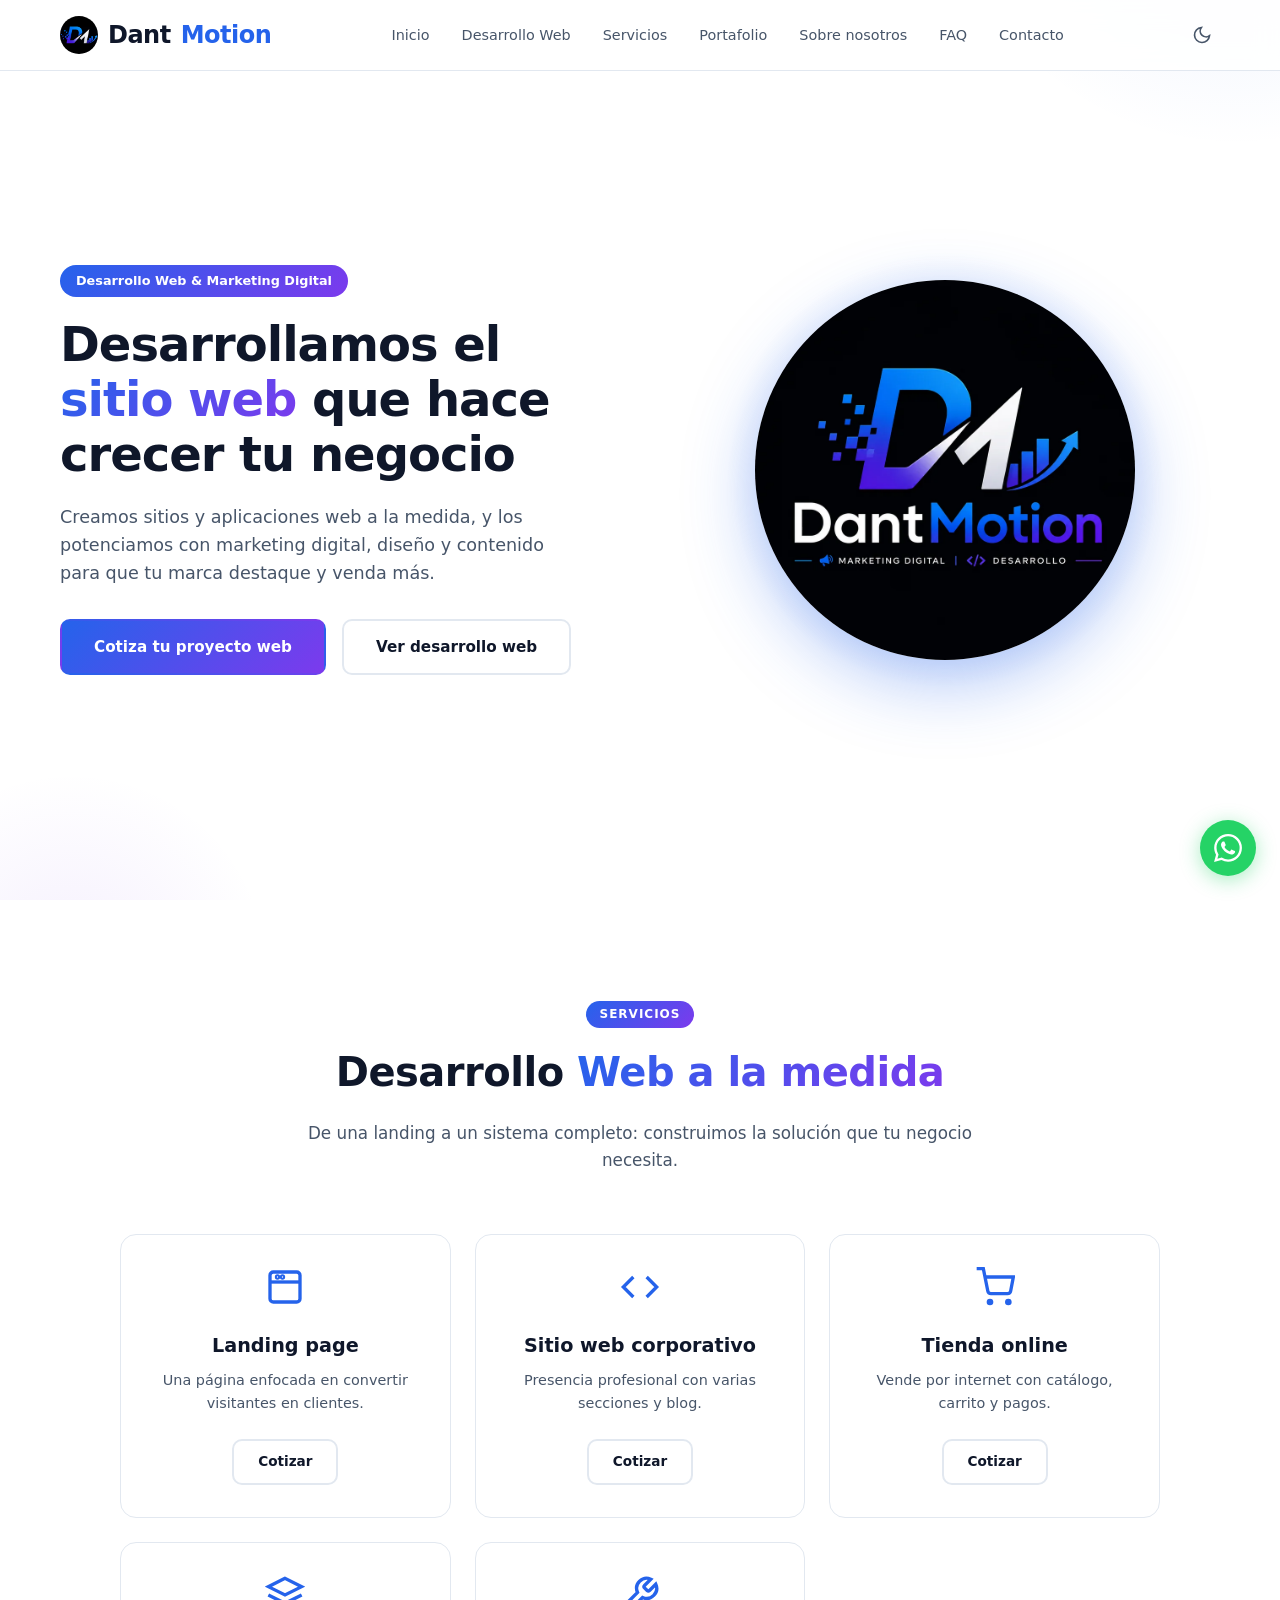
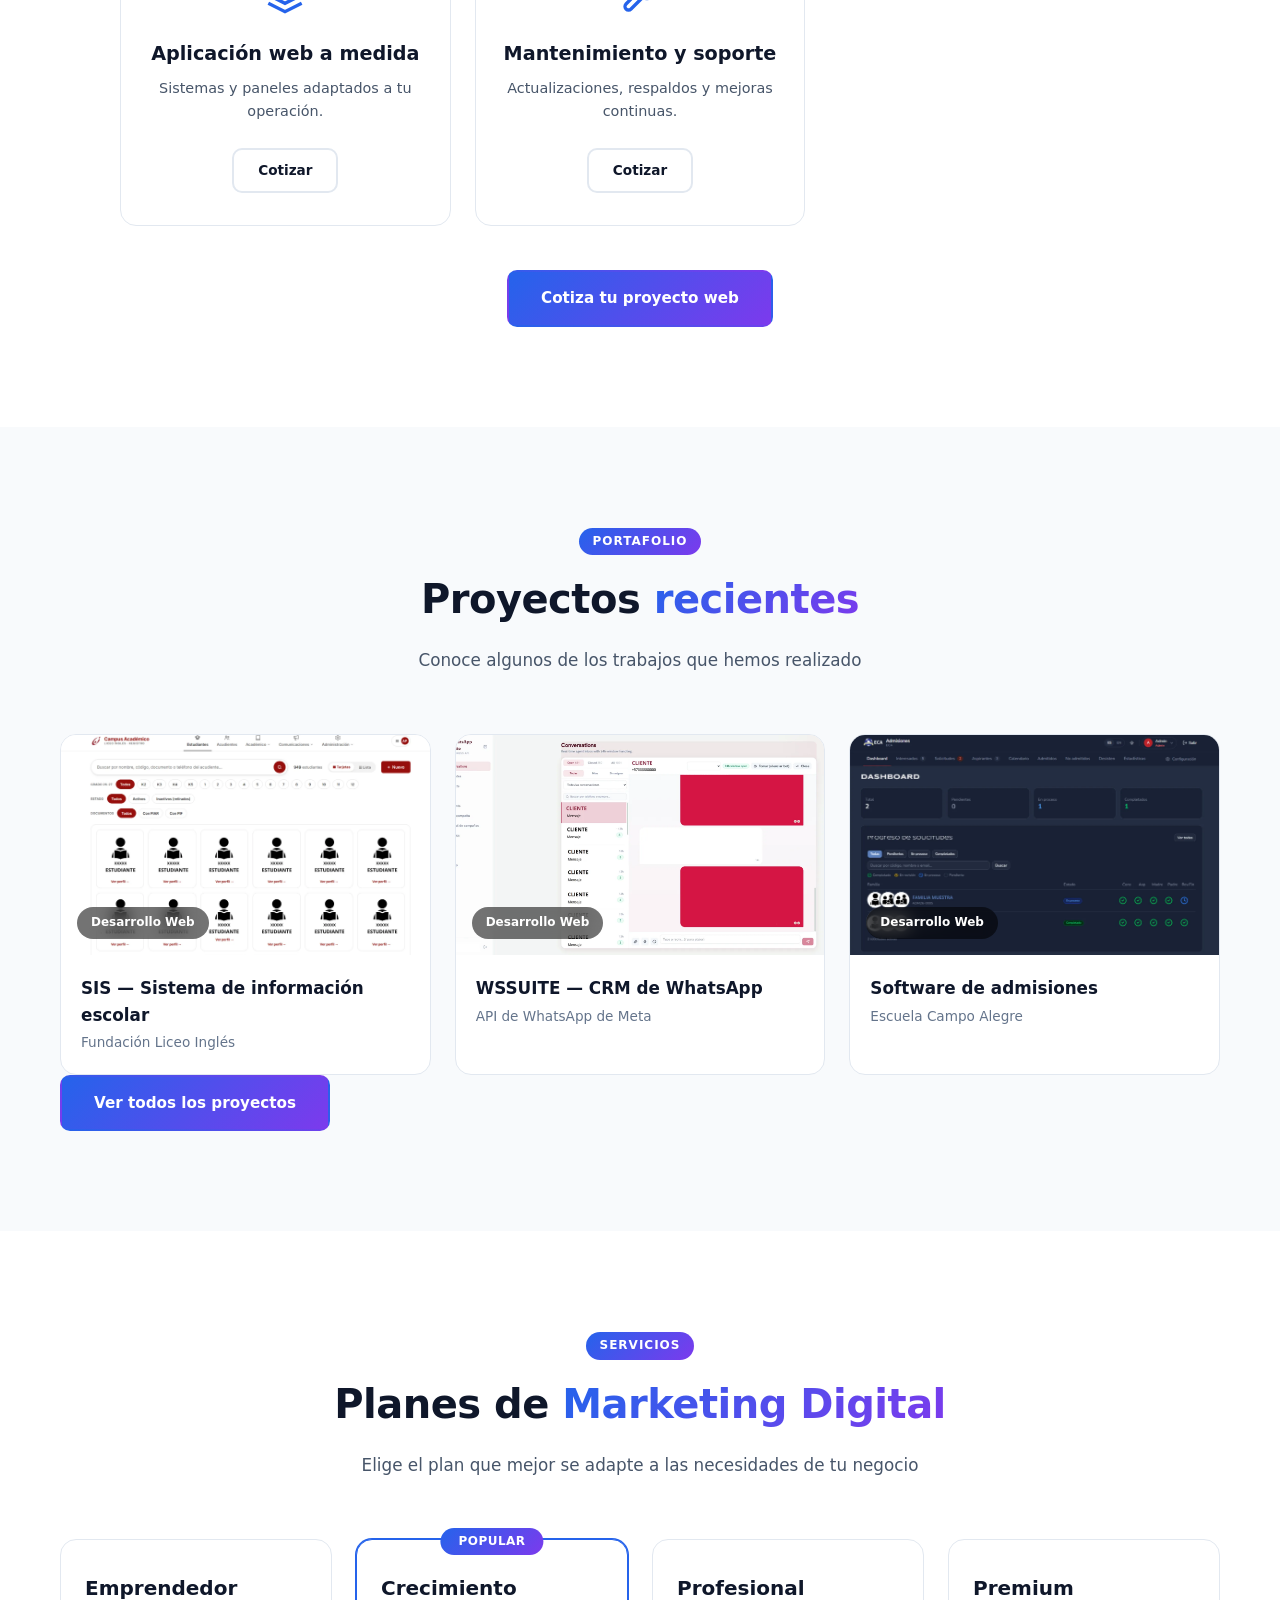
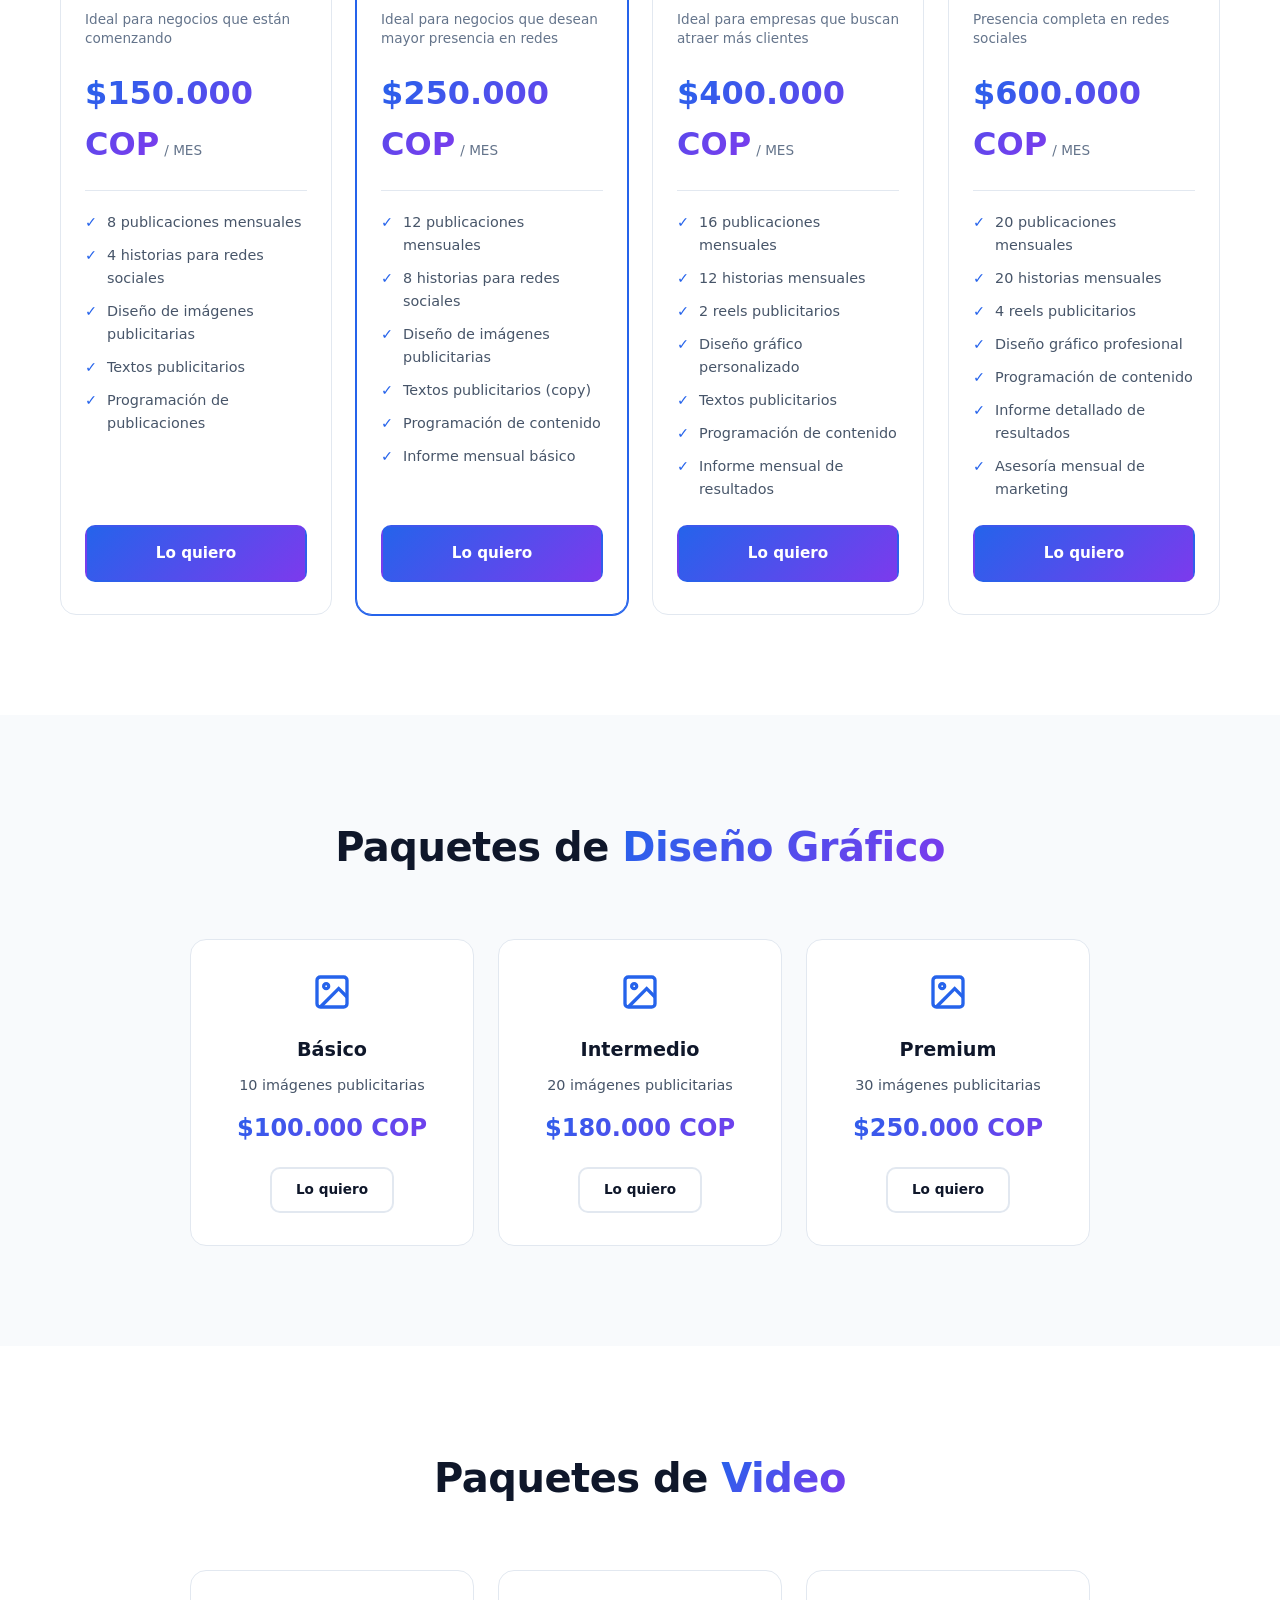
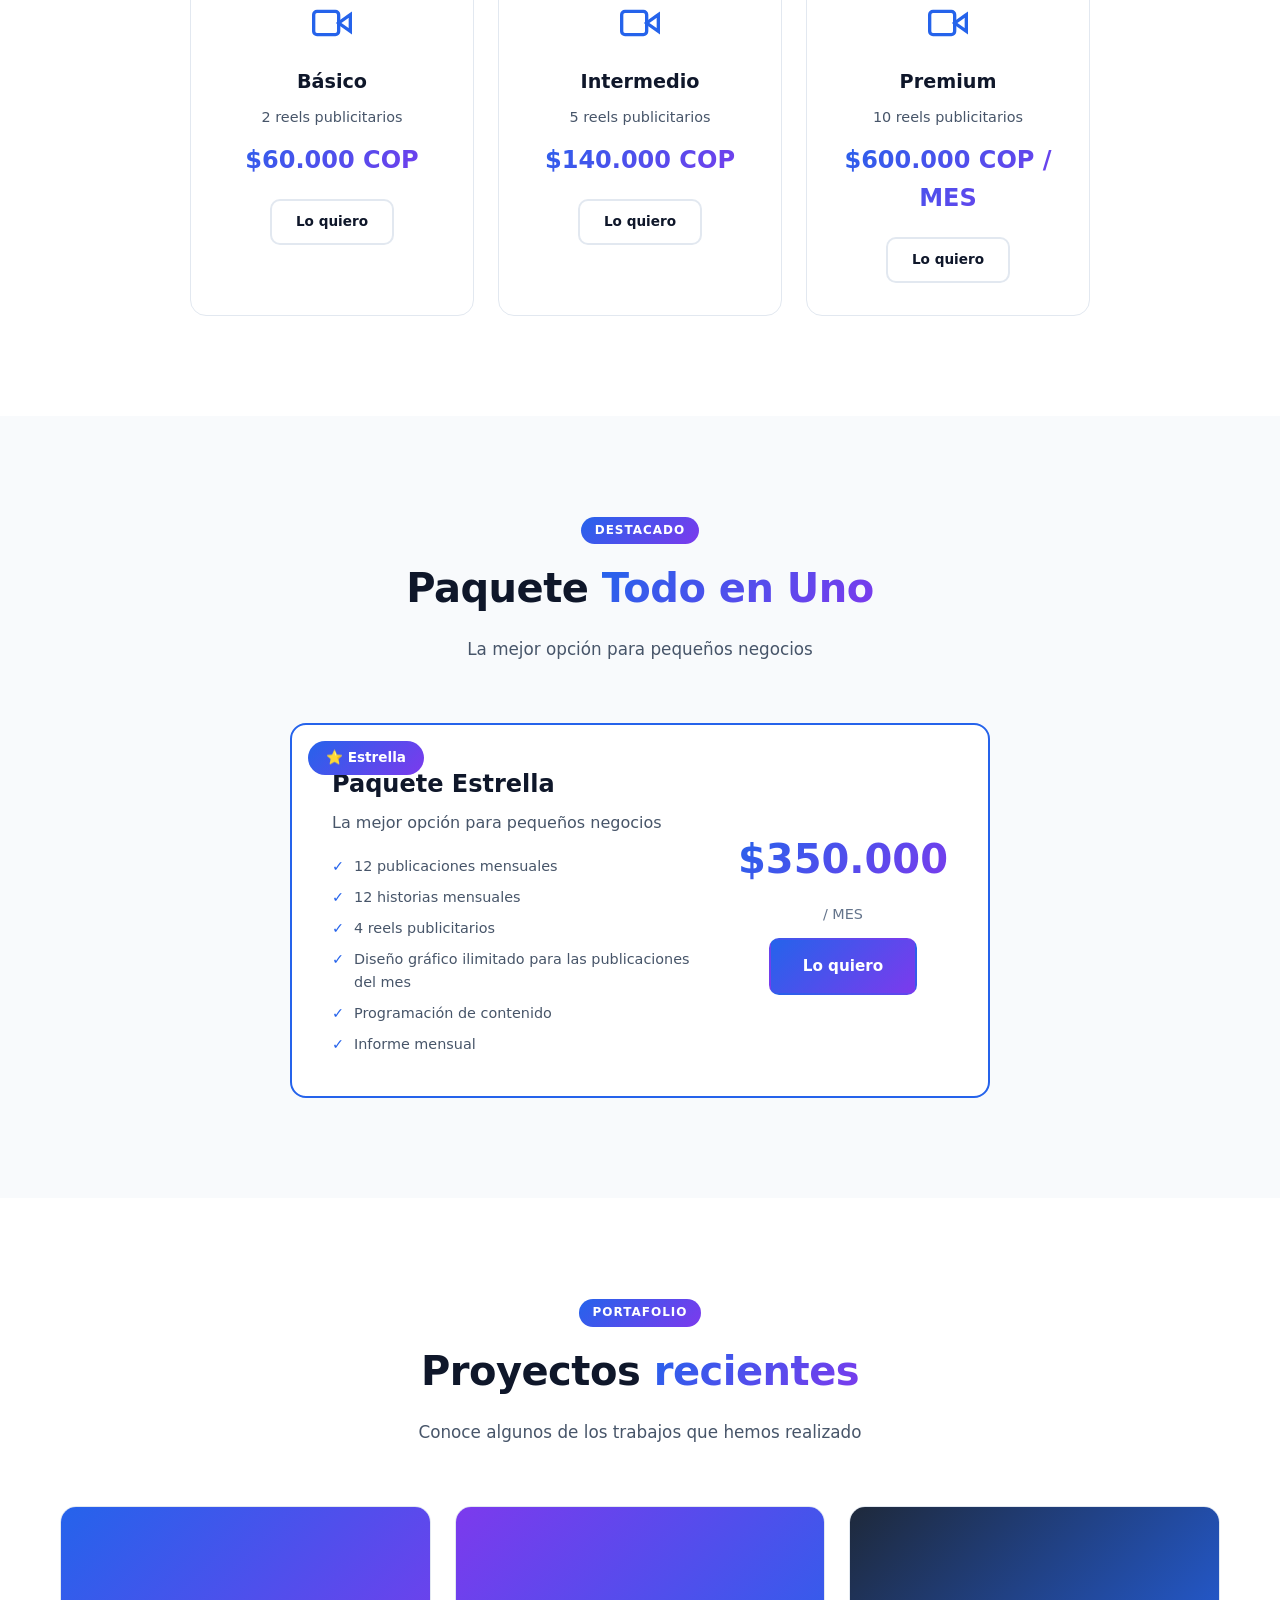
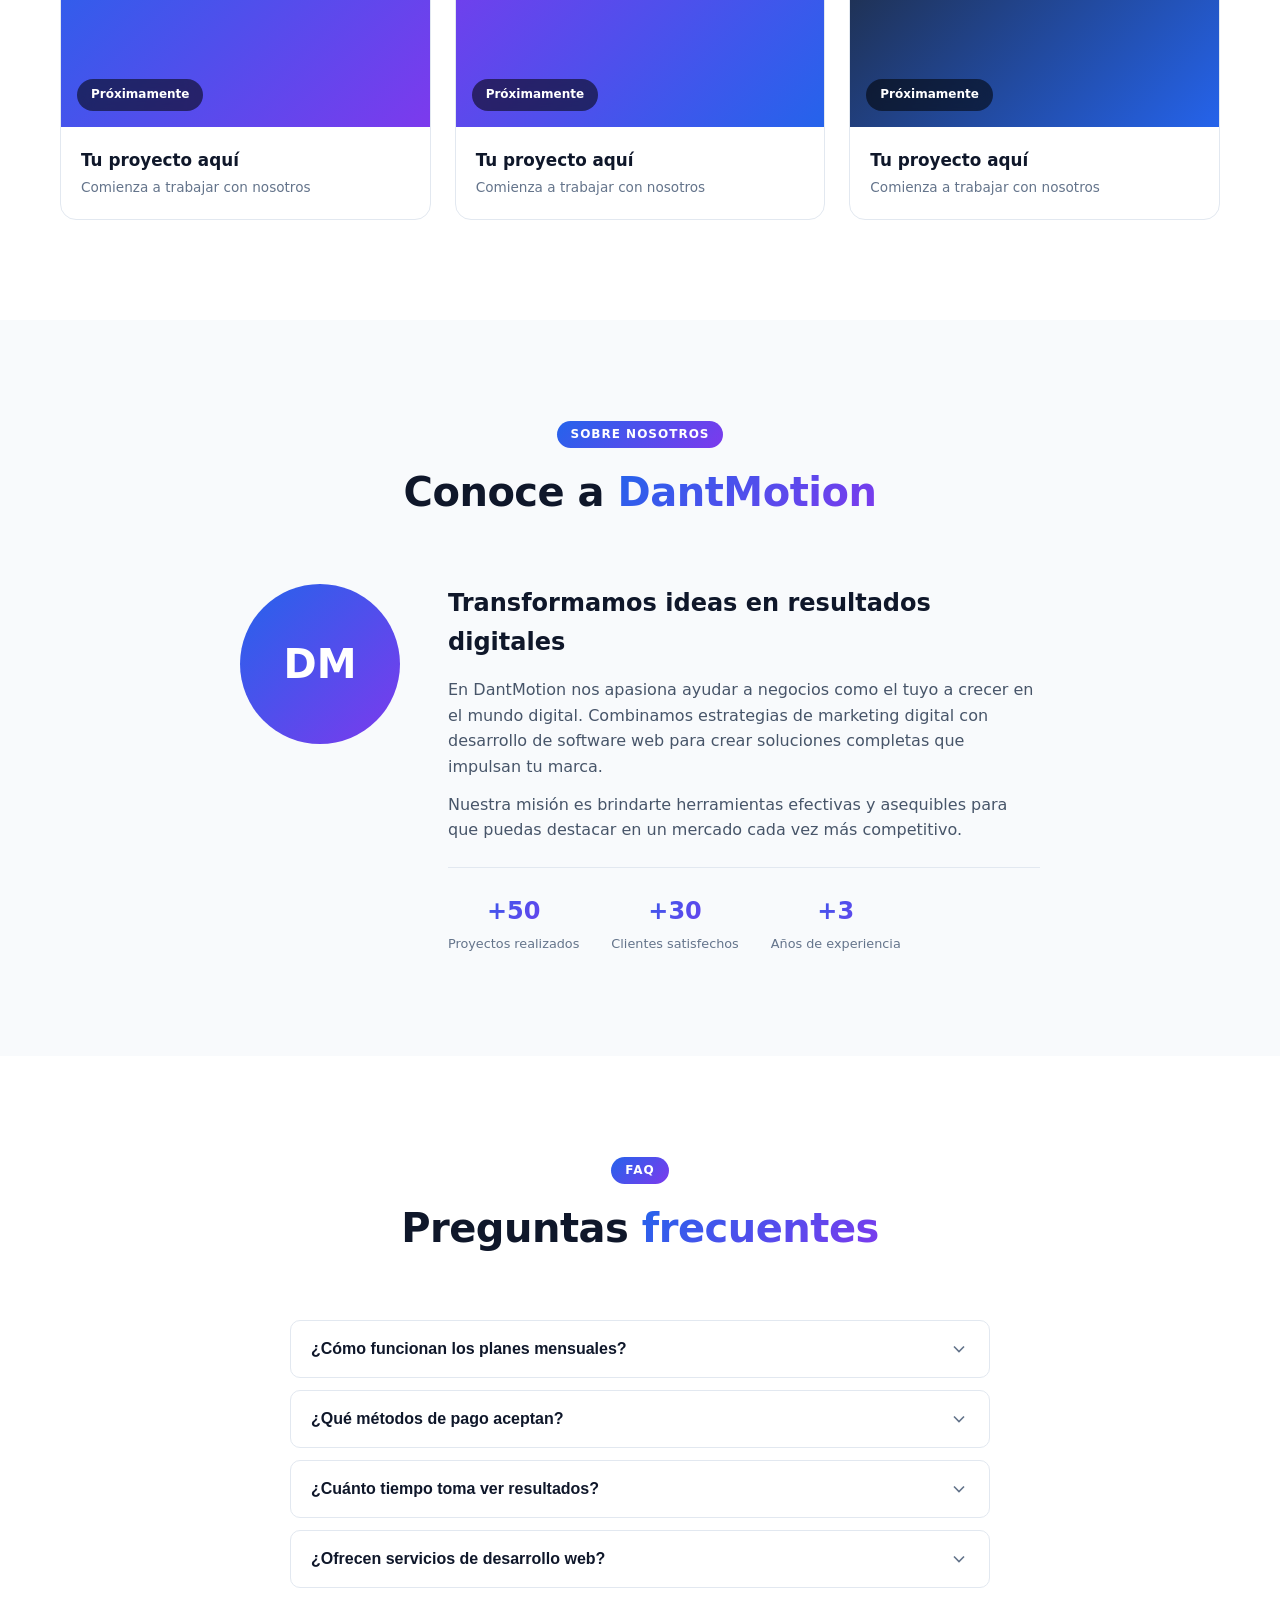
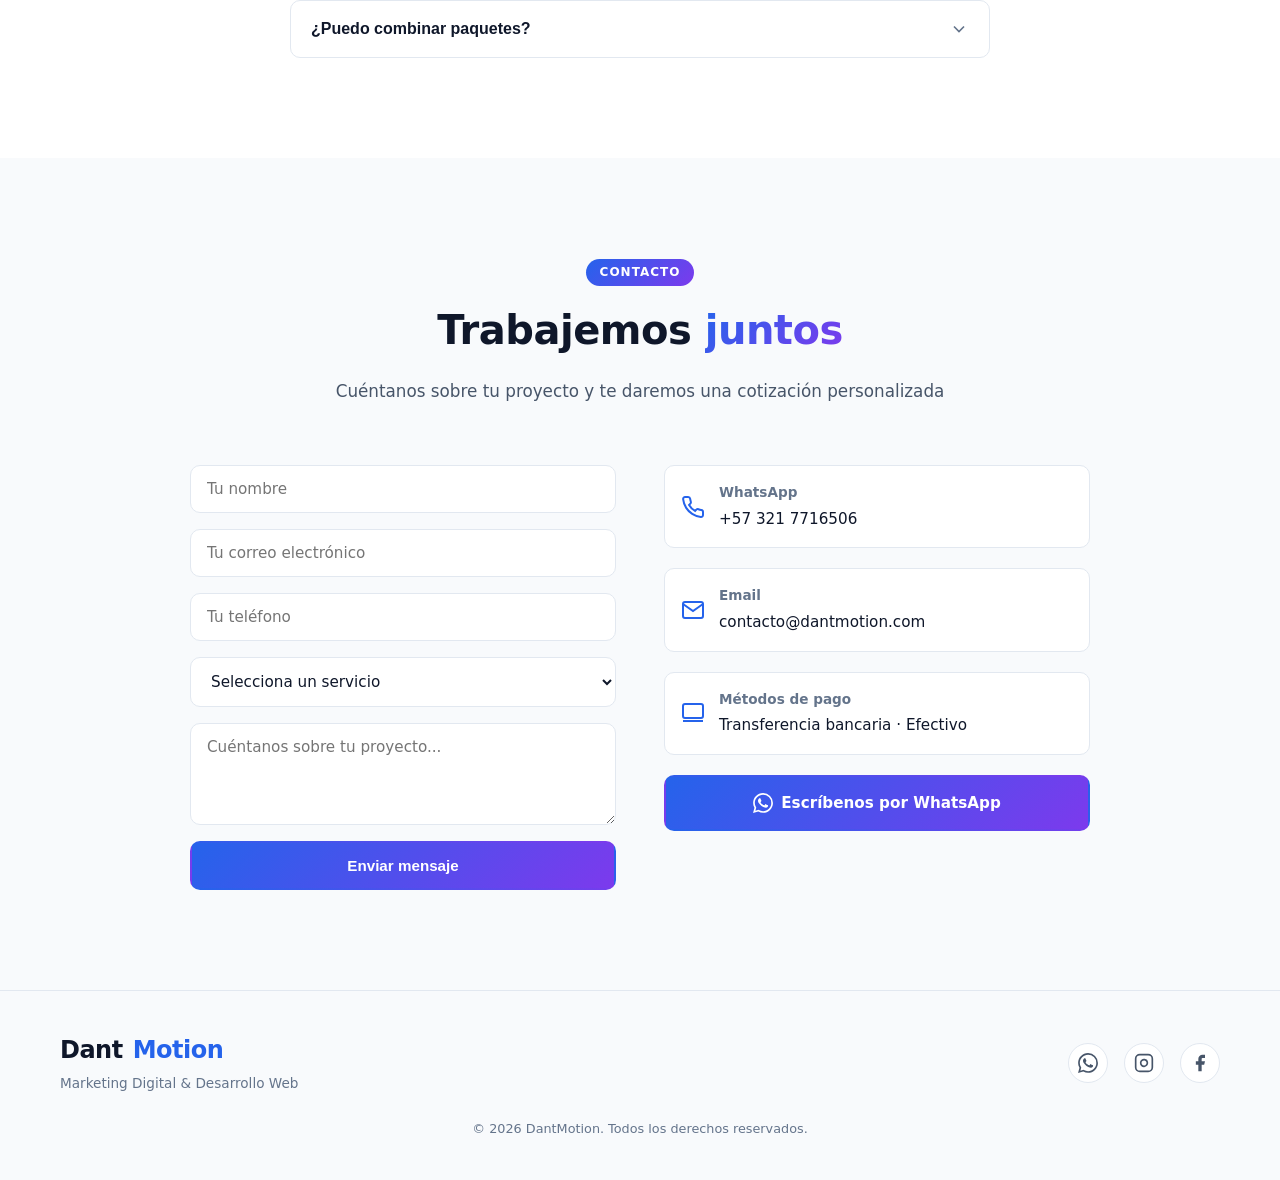
==== commit fc14fbc6: "refactor(ui): adopt the SVG sprite in design, video and featured sections Use the SVG sprite for ser" ====
--- a/index.html
+++ b/index.html
@@ -484,7 +484,7 @@
             </ul>
           </div>
           <div class="featured-card__price-box">
-            <span class="featured-card__price">$350.000 COP</span>
+            <span class="featured-card__price">$350.000</span>
             <span class="featured-card__period">/ MES</span>
             <a href="#contacto" class="btn btn--primary">Lo quiero</a>
           </div>
@@ -493,63 +493,82 @@
     </div>
   </section>
 
+  <!-- Portafolio -->
+  <section class="section" id="portafolio">
+    <div class="container">
+      <div class="section__header fade-in">
+        <span class="section__tag">Portafolio</span>
+        <h2 class="section__title">Proyectos <span class="gradient-text">recientes</span></h2>
+        <p class="section__desc">Conoce algunos de los trabajos que hemos realizado</p>
+      </div>
+      <div class="portfolio-grid">
+        <div class="portfolio-item fade-in">
+          <div class="portfolio-item__thumb" style="background: linear-gradient(135deg, #2563EB, #7C3AED);">
+            <span class="portfolio-item__label">Próximamente</span>
+          </div>
+          <div class="portfolio-item__info">
+            <h3>Tu proyecto aquí</h3>
+            <p>Comienza a trabajar con nosotros</p>
+          </div>
+        </div>
+        <div class="portfolio-item fade-in">
+          <div class="portfolio-item__thumb" style="background: linear-gradient(135deg, #7C3AED, #2563EB);">
+            <span class="portfolio-item__label">Próximamente</span>
+          </div>
+          <div class="portfolio-item__info">
+            <h3>Tu proyecto aquí</h3>
+            <p>Comienza a trabajar con nosotros</p>
+          </div>
+        </div>
+        <div class="portfolio-item fade-in">
+          <div class="portfolio-item__thumb" style="background: linear-gradient(135deg, #1E293B, #2563EB);">
+            <span class="portfolio-item__label">Próximamente</span>
+          </div>
+          <div class="portfolio-item__info">
+            <h3>Tu proyecto aquí</h3>
+            <p>Comienza a trabajar con nosotros</p>
+          </div>
+        </div>
+      </div>
+    </div>
+  </section>
+
   <!-- Sobre nosotros -->
-  <section class="section" id="sobre-nosotros">
+  <section class="section section--alt" id="sobre-nosotros">
     <div class="container">
       <div class="section__header fade-in">
         <span class="section__tag">Sobre nosotros</span>
         <h2 class="section__title">Conoce a <span class="gradient-text">DantMotion</span></h2>
       </div>
       <div class="about fade-in">
-        <div class="about__avatar" aria-hidden="true">
-          <img class="about__avatar-img" src="img/logo-mark.png" alt="">
+        <div class="about__avatar">
+          <div class="about__avatar-placeholder">DM</div>
         </div>
         <div class="about__content">
           <h3>Transformamos ideas en resultados digitales</h3>
-          <p>Somos un equipo que combina estrategia de marketing, diseño gráfico y desarrollo web para que tu negocio se vea profesional y consiga más clientes.</p>
-          <p>Trabajamos con procesos claros y precios transparentes: tú te enfocas en tu negocio y nosotros en que tu marca destaque y venda mejor.</p>
-
-          <ul class="about__values">
-            <li class="about__value">
-              <span class="about__value-icon" aria-hidden="true">
-                <svg width="22" height="22"><use href="#icon-team"/></svg>
-              </span>
-              <div>
-                <strong>Un solo equipo</strong>
-                <span class="about__value-text">Estrategia, diseño y desarrollo web bajo un mismo techo.</span>
-              </div>
-            </li>
-            <li class="about__value">
-              <span class="about__value-icon" aria-hidden="true">
-                <svg width="22" height="22"><use href="#icon-tag"/></svg>
-              </span>
-              <div>
-                <strong>Precios claros</strong>
-                <span class="about__value-text">Planes flexibles y transparentes, sin sorpresas ni contratos forzosos.</span>
-              </div>
-            </li>
-            <li class="about__value">
-              <span class="about__value-icon" aria-hidden="true">
-                <svg width="22" height="22"><use href="#icon-chat"/></svg>
-              </span>
-              <div>
-                <strong>Atención cercana</strong>
-                <span class="about__value-text">Respuestas rápidas y acompañamiento en cada etapa de tu proyecto.</span>
-              </div>
-            </li>
-          </ul>
-
-          <p class="about__area">
-            <svg width="18" height="18" aria-hidden="true"><use href="#icon-map-pin"/></svg>
-            Atendemos toda Colombia, 100% remoto.
-          </p>
+          <p>En DantMotion nos apasiona ayudar a negocios como el tuyo a crecer en el mundo digital. Combinamos estrategias de marketing digital con desarrollo de software web para crear soluciones completas que impulsan tu marca.</p>
+          <p>Nuestra misión es brindarte herramientas efectivas y asequibles para que puedas destacar en un mercado cada vez más competitivo.</p>
+          <div class="about__stats">
+            <div class="stat">
+              <span class="stat__number">+50</span>
+              <span class="stat__label">Proyectos realizados</span>
+            </div>
+            <div class="stat">
+              <span class="stat__number">+30</span>
+              <span class="stat__label">Clientes satisfechos</span>
+            </div>
+            <div class="stat">
+              <span class="stat__number">+3</span>
+              <span class="stat__label">Años de experiencia</span>
+            </div>
+          </div>
         </div>
       </div>
     </div>
   </section>
 
   <!-- FAQ -->
-  <section class="section section--alt" id="faq">
+  <section class="section" id="faq">
     <div class="container">
       <div class="section__header fade-in">
         <span class="section__tag">FAQ</span>
@@ -557,58 +576,48 @@
       </div>
       <div class="faq-list fade-in">
         <div class="faq-item">
-          <button type="button" class="faq-item__question" id="faq-q-1" aria-expanded="false" aria-controls="faq-a-1">
+          <button class="faq-item__question">
             ¿Cómo funcionan los planes mensuales?
-            <svg class="faq-item__icon" width="20" height="20" aria-hidden="true"><use href="#icon-chevron"/></svg>
+            <svg width="20" height="20" viewBox="0 0 24 24" fill="none" stroke="currentColor" stroke-width="2"><polyline points="6 9 12 15 18 9"/></svg>
           </button>
-          <div class="faq-item__answer" id="faq-a-1" role="region" aria-labelledby="faq-q-1">
-            <div>
-              <p>Los planes son de suscripción mensual. Cada mes creamos y programamos el contenido acordado según el paquete que elijas. Puedes cancelar en cualquier momento.</p>
-            </div>
+          <div class="faq-item__answer">
+            <p>Los planes son de suscripción mensual. Cada mes creamos y programamos el contenido acordado según el paquete que elijas. Puedes cancelar en cualquier momento.</p>
           </div>
         </div>
         <div class="faq-item">
-          <button type="button" class="faq-item__question" id="faq-q-2" aria-expanded="false" aria-controls="faq-a-2">
+          <button class="faq-item__question">
             ¿Qué métodos de pago aceptan?
-            <svg class="faq-item__icon" width="20" height="20" aria-hidden="true"><use href="#icon-chevron"/></svg>
+            <svg width="20" height="20" viewBox="0 0 24 24" fill="none" stroke="currentColor" stroke-width="2"><polyline points="6 9 12 15 18 9"/></svg>
           </button>
-          <div class="faq-item__answer" id="faq-a-2" role="region" aria-labelledby="faq-q-2">
-            <div>
-              <p>Aceptamos transferencia bancaria y pago en efectivo. Te enviaremos los datos de pago al confirmar tu servicio.</p>
-            </div>
+          <div class="faq-item__answer">
+            <p>Aceptamos transferencia bancaria y pago en efectivo. Te enviaremos los datos de pago al confirmar tu servicio.</p>
           </div>
         </div>
         <div class="faq-item">
-          <button type="button" class="faq-item__question" id="faq-q-3" aria-expanded="false" aria-controls="faq-a-3">
+          <button class="faq-item__question">
             ¿Cuánto tiempo toma ver resultados?
-            <svg class="faq-item__icon" width="20" height="20" aria-hidden="true"><use href="#icon-chevron"/></svg>
+            <svg width="20" height="20" viewBox="0 0 24 24" fill="none" stroke="currentColor" stroke-width="2"><polyline points="6 9 12 15 18 9"/></svg>
           </button>
-          <div class="faq-item__answer" id="faq-a-3" role="region" aria-labelledby="faq-q-3">
-            <div>
-              <p>Los resultados varían según el plan y la industria, pero generalmente nuestros clientes comienzan a ver mejoras en engagement y alcance a partir del primer mes.</p>
-            </div>
+          <div class="faq-item__answer">
+            <p>Los resultados varían según el plan y la industria, pero generalmente nuestros clientes comienzan a ver mejoras en engagement y alcance a partir del primer mes.</p>
           </div>
         </div>
         <div class="faq-item">
-          <button type="button" class="faq-item__question" id="faq-q-4" aria-expanded="false" aria-controls="faq-a-4">
+          <button class="faq-item__question">
             ¿Ofrecen servicios de desarrollo web?
-            <svg class="faq-item__icon" width="20" height="20" aria-hidden="true"><use href="#icon-chevron"/></svg>
+            <svg width="20" height="20" viewBox="0 0 24 24" fill="none" stroke="currentColor" stroke-width="2"><polyline points="6 9 12 15 18 9"/></svg>
           </button>
-          <div class="faq-item__answer" id="faq-a-4" role="region" aria-labelledby="faq-q-4">
-            <div>
-              <p>Sí, creamos landing pages, sitios web, aplicaciones web y tiendas online. Contáctanos para conocer más sobre nuestros paquetes de desarrollo.</p>
-            </div>
+          <div class="faq-item__answer">
+            <p>Sí, creamos landing pages, sitios web, aplicaciones web y tiendas online. Contáctanos para conocer más sobre nuestros paquetes de desarrollo.</p>
           </div>
         </div>
         <div class="faq-item">
-          <button type="button" class="faq-item__question" id="faq-q-5" aria-expanded="false" aria-controls="faq-a-5">
+          <button class="faq-item__question">
             ¿Puedo combinar paquetes?
-            <svg class="faq-item__icon" width="20" height="20" aria-hidden="true"><use href="#icon-chevron"/></svg>
+            <svg width="20" height="20" viewBox="0 0 24 24" fill="none" stroke="currentColor" stroke-width="2"><polyline points="6 9 12 15 18 9"/></svg>
           </button>
-          <div class="faq-item__answer" id="faq-a-5" role="region" aria-labelledby="faq-q-5">
-            <div>
-              <p>¡Claro! Puedes combinar cualquier paquete de marketing con diseño gráfico y video. Contáctanos y armamos un plan personalizado para ti.</p>
-            </div>
+          <div class="faq-item__answer">
+            <p>¡Claro! Puedes combinar cualquier paquete de marketing con diseño gráfico y video. Contáctanos y armamos un plan personalizado para ti.</p>
           </div>
         </div>
       </div>
@@ -616,7 +625,7 @@
   </section>
 
   <!-- Contacto -->
-  <section class="section" id="contacto">
+  <section class="section section--alt" id="contacto">
     <div class="container">
       <div class="section__header fade-in">
         <span class="section__tag">Contacto</span>
@@ -624,132 +633,78 @@
         <p class="section__desc">Cuéntanos sobre tu proyecto y te daremos una cotización personalizada</p>
       </div>
       <div class="contact fade-in">
-        <form class="contact__form" id="contactForm" novalidate>
-          <!-- Honeypot antispam (oculto para personas) -->
-          <input type="text" name="_gotcha" class="honeypot" tabindex="-1" autocomplete="off" aria-hidden="true">
-
-          <div class="form-field">
-            <label for="name">Tu nombre *</label>
-            <input type="text" id="name" name="name" placeholder="Tu nombre" required autocomplete="name"
-              aria-describedby="err-name" data-required-msg="Cuéntanos tu nombre.">
-            <p class="field-error" id="err-name" hidden></p>
-          </div>
-          <div class="form-field">
-            <label for="email">Tu correo electrónico *</label>
-            <input type="email" id="email" name="email" placeholder="tu@correo.com" required autocomplete="email"
-              aria-describedby="err-email" data-required-msg="Necesitamos tu correo para responderte.">
-            <p class="field-error" id="err-email" hidden></p>
-          </div>
-          <div class="form-field">
-            <label for="phone">Tu teléfono <span class="label-optional">(opcional)</span></label>
-            <input type="tel" id="phone" name="phone" placeholder="+57 300 0000000" autocomplete="tel" inputmode="tel">
-          </div>
-          <div class="form-field">
-            <label for="service">Servicio de interés *</label>
-            <select id="service" name="service" required aria-describedby="err-service"
-              data-required-msg="Selecciona un servicio.">
-              <option value="">Selecciona un servicio</option>
-              <option value="marketing">Marketing Digital</option>
-              <option value="diseno">Diseño Gráfico</option>
-              <option value="video">Video / Reels</option>
-              <option value="todo-en-uno">Paquete Todo en Uno</option>
-              <option value="desarrollo">Desarrollo Web</option>
-              <option value="otro">Otro</option>
-            </select>
-            <p class="field-error" id="err-service" hidden></p>
-          </div>
-          <div class="form-field">
-            <label for="message">Cuéntanos sobre tu proyecto *</label>
-            <textarea id="message" name="message" rows="4" placeholder="Cuéntanos sobre tu proyecto..." required
-              aria-describedby="err-message" data-required-msg="Cuéntanos brevemente tu proyecto."></textarea>
-            <p class="field-error" id="err-message" hidden></p>
-          </div>
-
-          <div class="form-field form-field--check">
-            <input type="checkbox" id="privacy" name="privacy" required aria-describedby="err-privacy"
-              data-required-msg="Debes aceptar la política de privacidad.">
-            <label for="privacy">Acepto el tratamiento de mis datos personales según la
-              <a href="privacidad.html" target="_blank" rel="noopener noreferrer">política de privacidad</a>. *</label>
-            <p class="field-error" id="err-privacy" hidden></p>
-          </div>
-
+        <form class="contact__form" id="contactForm">
+          <input type="text" name="name" placeholder="Tu nombre" required>
+          <input type="email" name="email" placeholder="Tu correo electrónico" required>
+          <input type="tel" name="phone" placeholder="Tu teléfono">
+          <select name="service" required>
+            <option value="">Selecciona un servicio</option>
+            <option value="marketing">Marketing Digital</option>
+            <option value="diseno">Diseño Gráfico</option>
+            <option value="video">Video / Reels</option>
+            <option value="todo-en-uno">Paquete Todo en Uno</option>
+            <option value="desarrollo">Desarrollo Web</option>
+            <option value="otro">Otro</option>
+          </select>
+          <textarea name="message" rows="4" placeholder="Cuéntanos sobre tu proyecto..." required></textarea>
           <button type="submit" class="btn btn--primary btn--block">Enviar mensaje</button>
-          <p class="form-status" id="formStatus" role="status" aria-live="polite"></p>
-          <p class="form-alt">¿Prefieres WhatsApp?
-            <a href="https://wa.me/573217716506" target="_blank" rel="noopener noreferrer">Escríbenos directamente</a>.
-          </p>
         </form>
         <div class="contact__info">
           <div class="contact__card">
-            <svg width="24" height="24" aria-hidden="true"><use href="#icon-whatsapp"/></svg>
+            <svg width="24" height="24" viewBox="0 0 24 24" fill="none" stroke="currentColor" stroke-width="2"><path d="M22 16.92v3a2 2 0 0 1-2.18 2 19.79 19.79 0 0 1-8.63-3.07 19.5 19.5 0 0 1-6-6 19.79 19.79 0 0 1-3.07-8.67A2 2 0 0 1 4.11 2h3a2 2 0 0 1 2 1.72 12.84 12.84 0 0 0 .7 2.81 2 2 0 0 1-.45 2.11L8.09 9.91a16 16 0 0 0 6 6l1.27-1.27a2 2 0 0 1 2.11-.45 12.84 12.84 0 0 0 2.81.7A2 2 0 0 1 22 16.92z"/></svg>
             <div>
               <strong>WhatsApp</strong>
-              <a href="https://wa.me/573217716506" target="_blank" rel="noopener noreferrer">+57 321 7716506</a>
+              <a href="https://wa.me/573217716506" target="_blank">+57 321 7716506</a>
             </div>
           </div>
           <div class="contact__card">
-            <svg width="24" height="24" aria-hidden="true"><use href="#icon-mail"/></svg>
+            <svg width="24" height="24" viewBox="0 0 24 24" fill="none" stroke="currentColor" stroke-width="2"><path d="M4 4h16c1.1 0 2 .9 2 2v12c0 1.1-.9 2-2 2H4c-1.1 0-2-.9-2-2V6c0-1.1.9-2 2-2z"/><polyline points="22,6 12,13 2,6"/></svg>
             <div>
               <strong>Email</strong>
               <a href="mailto:contacto@dantmotion.com">contacto@dantmotion.com</a>
             </div>
           </div>
           <div class="contact__card">
-            <svg width="24" height="24" aria-hidden="true"><use href="#icon-card"/></svg>
+            <svg width="24" height="24" viewBox="0 0 24 24" fill="none" stroke="currentColor" stroke-width="2"><rect x="2" y="3" width="20" height="14" rx="2"/><line x1="2" y1="20" x2="22" y2="20"/></svg>
             <div>
               <strong>Métodos de pago</strong>
               <span>Transferencia bancaria · Efectivo</span>
             </div>
           </div>
-          <a href="https://wa.me/573217716506" target="_blank" rel="noopener noreferrer" class="btn btn--primary btn--block">
-            <svg width="20" height="20" aria-hidden="true"><use href="#icon-whatsapp"/></svg>
+          <a href="https://wa.me/573217716506" target="_blank" class="btn btn--primary btn--block">
+            <svg width="20" height="20" viewBox="0 0 24 24" fill="currentColor"><path d="M17.472 14.382c-.297-.149-1.758-.867-2.03-.967-.273-.099-.471-.148-.67.15-.197.297-.767.966-.94 1.164-.173.199-.347.223-.644.075-.297-.15-1.255-.463-2.39-1.475-.883-.788-1.48-1.761-1.653-2.059-.173-.297-.018-.458.13-.606.134-.133.298-.347.446-.52.149-.174.198-.298.298-.497.099-.198.05-.371-.025-.52-.075-.149-.669-1.612-.916-2.207-.242-.579-.487-.5-.669-.51-.173-.008-.371-.01-.57-.01-.198 0-.52.074-.792.372-.272.297-1.04 1.016-1.04 2.479 0 1.462 1.065 2.875 1.213 3.074.149.198 2.096 3.2 5.077 4.487.709.306 1.262.489 1.694.625.712.227 1.36.195 1.871.118.571-.085 1.758-.719 2.006-1.413.248-.694.248-1.289.173-1.413-.074-.124-.272-.198-.57-.347m-5.421 7.403h-.004a9.87 9.87 0 01-5.031-1.378l-.361-.214-3.741.982.998-3.648-.235-.374a9.86 9.86 0 01-1.51-5.26c.001-5.45 4.436-9.884 9.888-9.884 2.64 0 5.122 1.03 6.988 2.898a9.825 9.825 0 012.893 6.994c-.003 5.45-4.437 9.884-9.885 9.884m8.413-18.297A11.815 11.815 0 0012.05 0C5.495 0 .16 5.335.157 11.892c0 2.096.547 4.142 1.588 5.945L.057 24l6.305-1.654a11.882 11.882 0 005.683 1.448h.005c6.554 0 11.89-5.335 11.893-11.893a11.821 11.821 0 00-3.48-8.413z"/></svg>
             Escríbenos por WhatsApp
           </a>
         </div>
       </div>
-
-      <div class="contact__steps fade-in">
-        <h3 class="contact__steps-title">¿Qué pasa después?</h3>
-        <ol class="contact__steps-list">
-          <li>Nos cuentas tu proyecto con el formulario de arriba.</li>
-          <li>Te contactamos en menos de 24 horas hábiles.</li>
-          <li>Recibes una propuesta personalizada, sin compromiso.</li>
-        </ol>
-      </div>
-    </div>
-  </section>
-
-  </main>
+    </div>
+  </section>
 
   <!-- Footer -->
   <footer class="footer">
     <div class="container footer__inner">
       <div class="footer__brand">
-        <a href="#inicio" class="logo">
-          <img class="logo__mark" src="img/logo-mark.png" alt="" width="38" height="38">
-          Dant<span>Motion</span>
+        <a href="#" class="logo">Dant<span>Motion</span></a>
+        <p>Marketing Digital & Desarrollo Web</p>
+      </div>
+      <div class="footer__social">
+        <a href="https://wa.me/573217716506" target="_blank" aria-label="WhatsApp">
+          <svg width="20" height="20" viewBox="0 0 24 24" fill="currentColor"><path d="M17.472 14.382c-.297-.149-1.758-.867-2.03-.967-.273-.099-.471-.148-.67.15-.197.297-.767.966-.94 1.164-.173.199-.347.223-.644.075-.297-.15-1.255-.463-2.39-1.475-.883-.788-1.48-1.761-1.653-2.059-.173-.297-.018-.458.13-.606.134-.133.298-.347.446-.52.149-.174.198-.298.298-.497.099-.198.05-.371-.025-.52-.075-.149-.669-1.612-.916-2.207-.242-.579-.487-.5-.669-.51-.173-.008-.371-.01-.57-.01-.198 0-.52.074-.792.372-.272.297-1.04 1.016-1.04 2.479 0 1.462 1.065 2.875 1.213 3.074.149.198 2.096 3.2 5.077 4.487.709.306 1.262.489 1.694.625.712.227 1.36.195 1.871.118.571-.085 1.758-.719 2.006-1.413.248-.694.248-1.289.173-1.413-.074-.124-.272-.198-.57-.347m-5.421 7.403h-.004a9.87 9.87 0 01-5.031-1.378l-.361-.214-3.741.982.998-3.648-.235-.374a9.86 9.86 0 01-1.51-5.26c.001-5.45 4.436-9.884 9.888-9.884 2.64 0 5.122 1.03 6.988 2.898a9.825 9.825 0 012.893 6.994c-.003 5.45-4.437 9.884-9.885 9.884m8.413-18.297A11.815 11.815 0 0012.05 0C5.495 0 .16 5.335.157 11.892c0 2.096.547 4.142 1.588 5.945L.057 24l6.305-1.654a11.882 11.882 0 005.683 1.448h.005c6.554 0 11.89-5.335 11.893-11.893a11.821 11.821 0 00-3.48-8.413z"/></svg>
         </a>
-        <p>Desarrollo Web & Marketing Digital</p>
-      </div>
-      <div class="footer__social">
-        <a href="https://wa.me/573217716506" target="_blank" rel="noopener noreferrer" aria-label="WhatsApp">
-          <svg width="20" height="20" aria-hidden="true"><use href="#icon-whatsapp"/></svg>
+        <a href="#" target="_blank" aria-label="Instagram">
+          <svg width="20" height="20" viewBox="0 0 24 24" fill="none" stroke="currentColor" stroke-width="2"><rect x="2" y="2" width="20" height="20" rx="5"/><path d="M16 11.37A4 4 0 1 1 12.63 8 4 4 0 0 1 16 11.37z"/><line x1="17.5" y1="6.5" x2="17.51" y2="6.5"/></svg>
         </a>
-        <!-- TODO: reemplazar por los perfiles reales cuando existan -->
-        <a href="#" aria-label="Instagram (próximamente)">
-          <svg width="20" height="20" aria-hidden="true"><use href="#icon-instagram"/></svg>
+        <a href="#" target="_blank" aria-label="Facebook">
+          <svg width="20" height="20" viewBox="0 0 24 24" fill="currentColor"><path d="M18 2h-3a5 5 0 0 0-5 5v3H7v4h3v8h4v-8h3l1-4h-4V7a1 1 0 0 1 1-1h3z"/></svg>
         </a>
-        <a href="#" aria-label="Facebook (próximamente)">
-          <svg width="20" height="20" aria-hidden="true"><use href="#icon-facebook"/></svg>
-        </a>
-      </div>
-      <p class="footer__copy">&copy; 2026 DantMotion. Todos los derechos reservados. · <a href="privacidad.html">Política de privacidad</a></p>
+      </div>
+      <p class="footer__copy">&copy; 2026 DantMotion. Todos los derechos reservados.</p>
     </div>
   </footer>
 
   <!-- WhatsApp Float -->
-  <a href="https://wa.me/573217716506" target="_blank" rel="noopener noreferrer" class="whatsapp-float" aria-label="Escríbenos por WhatsApp">
-    <svg width="28" height="28" aria-hidden="true"><use href="#icon-whatsapp"/></svg>
+  <a href="https://wa.me/573217716506" target="_blank" class="whatsapp-float" aria-label="WhatsApp">
+    <svg width="28" height="28" viewBox="0 0 24 24" fill="currentColor"><path d="M17.472 14.382c-.297-.149-1.758-.867-2.03-.967-.273-.099-.471-.148-.67.15-.197.297-.767.966-.94 1.164-.173.199-.347.223-.644.075-.297-.15-1.255-.463-2.39-1.475-.883-.788-1.48-1.761-1.653-2.059-.173-.297-.018-.458.13-.606.134-.133.298-.347.446-.52.149-.174.198-.298.298-.497.099-.198.05-.371-.025-.52-.075-.149-.669-1.612-.916-2.207-.242-.579-.487-.5-.669-.51-.173-.008-.371-.01-.57-.01-.198 0-.52.074-.792.372-.272.297-1.04 1.016-1.04 2.479 0 1.462 1.065 2.875 1.213 3.074.149.198 2.096 3.2 5.077 4.487.709.306 1.262.489 1.694.625.712.227 1.36.195 1.871.118.571-.085 1.758-.719 2.006-1.413.248-.694.248-1.289.173-1.413-.074-.124-.272-.198-.57-.347m-5.421 7.403h-.004a9.87 9.87 0 01-5.031-1.378l-.361-.214-3.741.982.998-3.648-.235-.374a9.86 9.86 0 01-1.51-5.26c.001-5.45 4.436-9.884 9.888-9.884 2.64 0 5.122 1.03 6.988 2.898a9.825 9.825 0 012.893 6.994c-.003 5.45-4.437 9.884-9.885 9.884m8.413-18.297A11.815 11.815 0 0012.05 0C5.495 0 .16 5.335.157 11.892c0 2.096.547 4.142 1.588 5.945L.057 24l6.305-1.654a11.882 11.882 0 005.683 1.448h.005c6.554 0 11.89-5.335 11.893-11.893a11.821 11.821 0 00-3.48-8.413z"/></svg>
   </a>
 
   <script src="js/main.js"></script>
--- a/css/style.css
+++ b/css/style.css
@@ -753,547 +753,6 @@
   color: var(--text-muted);
 }
 
-.portfolio-cta {
-  text-align: center;
-  margin-top: 40px;
-}
-
-/* ===== Página de proyectos ===== */
-.page-top {
-  padding-top: 140px;
-}
-
-.filters {
-  display: flex;
-  flex-wrap: wrap;
-  justify-content: center;
-  gap: 12px;
-  margin-bottom: 40px;
-}
-
-.filter-btn {
-  padding: 10px 22px;
-  border: 1px solid var(--border);
-  border-radius: 100px;
-  background: var(--bg-card);
-  color: var(--text-secondary);
-  font-family: inherit;
-  font-size: 0.9rem;
-  font-weight: 600;
-  cursor: pointer;
-  transition: background var(--transition), color var(--transition),
-    border-color var(--transition);
-}
-.filter-btn:hover {
-  border-color: var(--blue);
-  color: var(--blue);
-}
-.filter-btn.is-active {
-  background: var(--gradient);
-  border-color: transparent;
-  color: #fff;
-}
-
-.projects-grid {
-  display: grid;
-  grid-template-columns: repeat(3, 1fr);
-  gap: 24px;
-}
-
-.project-card {
-  display: flex;
-  flex-direction: column;
-  background: var(--bg-card);
-  border: 1px solid var(--border);
-  border-radius: var(--radius);
-  overflow: hidden;
-  cursor: pointer;
-  transition: transform var(--transition), box-shadow var(--transition);
-}
-.project-card:hover {
-  transform: translateY(-4px);
-  box-shadow: var(--shadow-hover);
-}
-.project-card[hidden] {
-  display: none;
-}
-
-.project-card__thumb {
-  position: relative;
-  height: 200px;
-  overflow: hidden;
-}
-.project-card__img {
-  position: absolute;
-  inset: 0;
-  width: 100%;
-  height: 100%;
-  object-fit: cover;
-  object-position: center top;
-}
-.project-card__cat {
-  position: absolute;
-  left: 16px;
-  bottom: 16px;
-  background: rgba(0, 0, 0, 0.55);
-  backdrop-filter: blur(8px);
-  -webkit-backdrop-filter: blur(8px);
-  color: #fff;
-  padding: 6px 14px;
-  border-radius: 100px;
-  font-size: 0.75rem;
-  font-weight: 600;
-}
-.project-card__monogram {
-  position: absolute;
-  inset: 0;
-  display: flex;
-  align-items: center;
-  justify-content: center;
-  font-size: 2.4rem;
-  font-weight: 800;
-  letter-spacing: 2px;
-  color: rgba(255, 255, 255, 0.9);
-}
-
-.project-card__body {
-  padding: 20px;
-}
-.project-card__title {
-  font-size: 1.05rem;
-  font-weight: 700;
-  margin-bottom: 6px;
-}
-.project-card__desc {
-  font-size: 0.85rem;
-  color: var(--text-muted);
-  line-height: 1.5;
-}
-.project-card__tags {
-  display: flex;
-  flex-wrap: wrap;
-  gap: 8px;
-  margin-top: 14px;
-}
-.project-tag {
-  font-size: 0.72rem;
-  font-weight: 600;
-  padding: 3px 10px;
-  border-radius: 100px;
-  background: rgba(var(--blue-rgb), 0.12);
-  color: var(--blue);
-}
-.project-card__more {
-  display: inline-block;
-  margin-top: 16px;
-  padding: 0;
-  background: none;
-  border: none;
-  color: var(--blue);
-  font-family: inherit;
-  font-size: 0.85rem;
-  font-weight: 600;
-  cursor: pointer;
-}
-.project-card__more:hover {
-  text-decoration: underline;
-}
-
-.projects-empty {
-  text-align: center;
-  color: var(--text-muted);
-  padding: 40px 0;
-}
-
-.projects-cta {
-  text-align: center;
-  margin-top: 56px;
-}
-.projects-cta__text {
-  font-size: 1.1rem;
-  font-weight: 600;
-  margin-bottom: 16px;
-}
-
-/* ===== Modal de proyecto ===== */
-body.modal-open {
-  overflow: hidden;
-}
-
-.modal {
-  position: fixed;
-  inset: 0;
-  z-index: 2000;
-  display: flex;
-  align-items: center;
-  justify-content: center;
-  padding: 24px;
-}
-.modal[hidden] {
-  display: none;
-}
-
-.modal__backdrop {
-  position: absolute;
-  inset: 0;
-  background: rgba(2, 6, 23, 0.7);
-  backdrop-filter: blur(6px);
-  -webkit-backdrop-filter: blur(6px);
-}
-
-.modal__dialog {
-  position: relative;
-  width: 100%;
-  max-width: 920px;
-  max-height: 90vh;
-  overflow-y: auto;
-  background: var(--bg-primary);
-  border: 1px solid var(--border);
-  border-radius: var(--radius);
-  box-shadow: 0 30px 80px rgba(0, 0, 0, 0.5);
-  animation: modal-in 0.2s ease;
-  /* Scrollbar fina y con los colores del tema (Firefox) */
-  scrollbar-width: thin;
-  scrollbar-color: var(--text-muted) transparent;
-}
-
-/* Scrollbar fina y redondeada (WebKit/Chromium) */
-.modal__dialog::-webkit-scrollbar {
-  width: 8px;
-}
-.modal__dialog::-webkit-scrollbar-track {
-  background: transparent;
-}
-.modal__dialog::-webkit-scrollbar-thumb {
-  background: var(--text-muted);
-  opacity: 0.5;
-  border-radius: 100px;
-}
-.modal__dialog::-webkit-scrollbar-thumb:hover {
-  background: var(--blue);
-}
-
-@keyframes modal-in {
-  from { opacity: 0; transform: translateY(12px) scale(0.98); }
-  to { opacity: 1; transform: none; }
-}
-
-.modal__close {
-  position: absolute;
-  top: 12px;
-  right: 12px;
-  z-index: 2;
-  width: 38px;
-  height: 38px;
-  display: flex;
-  align-items: center;
-  justify-content: center;
-  border: none;
-  border-radius: 50%;
-  background: rgba(15, 23, 42, 0.6);
-  color: #fff;
-  font-size: 1.4rem;
-  line-height: 1;
-  cursor: pointer;
-  transition: background var(--transition);
-}
-.modal__close:hover {
-  background: rgba(15, 23, 42, 0.85);
-}
-
-.modal__gallery {
-  background: var(--bg-secondary);
-}
-
-.modal__stage {
-  position: relative;
-  display: flex;
-  align-items: center;
-  justify-content: center;
-  overflow: hidden;
-  background: var(--bg-secondary);
-  max-height: 55vh;
-}
-.modal__image {
-  max-width: 100%;
-  max-height: 55vh;
-  width: auto;
-  height: auto;
-  object-fit: contain;
-}
-
-.modal__nav {
-  position: absolute;
-  top: 50%;
-  transform: translateY(-50%);
-  width: 42px;
-  height: 42px;
-  display: flex;
-  align-items: center;
-  justify-content: center;
-  border: none;
-  border-radius: 50%;
-  background: rgba(15, 23, 42, 0.55);
-  color: #fff;
-  font-size: 1.6rem;
-  line-height: 1;
-  cursor: pointer;
-  transition: background var(--transition);
-}
-.modal__nav:hover {
-  background: rgba(15, 23, 42, 0.85);
-}
-.modal__nav--prev { left: 12px; }
-.modal__nav--next { right: 12px; }
-
-.modal__caption {
-  position: absolute;
-  left: 0;
-  right: 0;
-  bottom: 0;
-  z-index: 1;
-  margin: 0;
-  padding: 26px 16px 10px;
-  text-align: center;
-  font-size: 0.82rem;
-  color: #fff;
-  background: linear-gradient(to top, rgba(2, 6, 23, 0.78), rgba(2, 6, 23, 0));
-}
-
-.modal__thumbs {
-  display: flex;
-  gap: 8px;
-  padding: 10px;
-  overflow-x: auto;
-  scrollbar-width: thin;
-  scrollbar-color: var(--text-muted) transparent;
-}
-.modal__thumbs::-webkit-scrollbar {
-  height: 6px;
-}
-.modal__thumbs::-webkit-scrollbar-track {
-  background: transparent;
-}
-.modal__thumbs::-webkit-scrollbar-thumb {
-  background: var(--text-muted);
-  border-radius: 100px;
-}
-.modal__thumb {
-  flex-shrink: 0;
-  width: 72px;
-  height: 48px;
-  padding: 0;
-  border: 2px solid transparent;
-  border-radius: 8px;
-  overflow: hidden;
-  cursor: pointer;
-  background: none;
-  opacity: 0.6;
-  transition: opacity var(--transition), border-color var(--transition);
-}
-.modal__thumb img {
-  width: 100%;
-  height: 100%;
-  object-fit: cover;
-  display: block;
-}
-.modal__thumb:hover { opacity: 1; }
-.modal__thumb.is-active {
-  opacity: 1;
-  border-color: var(--blue);
-}
-
-.modal__content {
-  padding: 24px;
-}
-.modal__cat {
-  display: inline-block;
-  padding: 4px 12px;
-  border-radius: 100px;
-  background: rgba(var(--blue-rgb), 0.12);
-  color: var(--blue);
-  font-size: 0.75rem;
-  font-weight: 700;
-  text-transform: uppercase;
-  letter-spacing: 0.5px;
-  margin-bottom: 12px;
-}
-.modal__title {
-  font-size: 1.6rem;
-  font-weight: 800;
-  margin-bottom: 12px;
-}
-.modal__desc {
-  color: var(--text-secondary);
-  line-height: 1.7;
-  margin-bottom: 20px;
-}
-.modal__subtitle {
-  font-size: 0.78rem;
-  font-weight: 700;
-  text-transform: uppercase;
-  letter-spacing: 0.6px;
-  color: var(--text-muted);
-  margin-bottom: 10px;
-}
-.modal__features {
-  display: flex;
-  flex-direction: column;
-  gap: 8px;
-  margin-bottom: 22px;
-}
-.modal__features li {
-  position: relative;
-  padding-left: 24px;
-  color: var(--text-secondary);
-  font-size: 0.9rem;
-  line-height: 1.5;
-}
-.modal__features li::before {
-  content: '✓';
-  position: absolute;
-  left: 0;
-  color: var(--blue);
-  font-weight: 700;
-}
-.modal__tags {
-  display: flex;
-  flex-wrap: wrap;
-  gap: 8px;
-}
-.modal__tag {
-  font-size: 0.75rem;
-  font-weight: 600;
-  padding: 4px 12px;
-  border-radius: 100px;
-  background: var(--bg-secondary);
-  border: 1px solid var(--border);
-  color: var(--text-secondary);
-}
-.modal__image {
-  cursor: zoom-in;
-}
-
-/* ===== Visor a pantalla completa (lightbox) ===== */
-body.lightbox-open {
-  overflow: hidden;
-}
-
-.lightbox {
-  position: fixed;
-  inset: 0;
-  z-index: 3000;
-  display: flex;
-  align-items: center;
-  justify-content: center;
-  background: rgba(2, 6, 23, 0.96);
-  overflow: hidden;
-  touch-action: none;
-}
-.lightbox[hidden] {
-  display: none;
-}
-
-.lightbox__stage {
-  width: 100%;
-  height: 100%;
-  display: flex;
-  align-items: center;
-  justify-content: center;
-  overflow: hidden;
-  touch-action: none;
-}
-
-.lightbox__img {
-  max-width: 100%;
-  max-height: 100%;
-  user-select: none;
-  -webkit-user-drag: none;
-  cursor: zoom-in;
-  will-change: transform;
-}
-.lightbox__img.is-zoomed {
-  cursor: grab;
-}
-.lightbox__img.is-dragging {
-  cursor: grabbing;
-  transition: none;
-}
-
-.lightbox__close,
-.lightbox__nav,
-.lightbox__tool {
-  position: absolute;
-  z-index: 2;
-  display: flex;
-  align-items: center;
-  justify-content: center;
-  border: none;
-  background: rgba(255, 255, 255, 0.14);
-  color: #fff;
-  cursor: pointer;
-  backdrop-filter: blur(6px);
-  -webkit-backdrop-filter: blur(6px);
-  transition: background var(--transition);
-}
-.lightbox__close:hover,
-.lightbox__nav:hover,
-.lightbox__tool:hover {
-  background: rgba(255, 255, 255, 0.28);
-}
-
-.lightbox__close {
-  top: 16px;
-  right: 16px;
-  width: 46px;
-  height: 46px;
-  border-radius: 50%;
-  font-size: 1.7rem;
-  line-height: 1;
-}
-
-.lightbox__nav {
-  top: 50%;
-  transform: translateY(-50%);
-  width: 48px;
-  height: 48px;
-  border-radius: 50%;
-  font-size: 1.8rem;
-  line-height: 1;
-}
-.lightbox__nav--prev { left: 16px; }
-.lightbox__nav--next { right: 16px; }
-.lightbox__nav[hidden] { display: none; }
-
-.lightbox__tools {
-  position: absolute;
-  top: 16px;
-  left: 16px;
-  z-index: 2;
-  display: flex;
-  gap: 8px;
-}
-.lightbox__tool {
-  position: static;
-  width: 44px;
-  height: 44px;
-  border-radius: 50%;
-  font-size: 1.4rem;
-  line-height: 1;
-}
-
-.lightbox__caption {
-  position: absolute;
-  bottom: 22px;
-  left: 50%;
-  transform: translateX(-50%);
-  z-index: 2;
-  max-width: min(80%, 720px);
-  text-align: center;
-  color: rgba(255, 255, 255, 0.85);
-  font-size: 0.85rem;
-}
-
 /* ===== About ===== */
 .about {
   display: grid;
@@ -1304,13 +763,17 @@
   margin: 0 auto;
 }
 
-.about__avatar-img {
-  display: block;
+.about__avatar-placeholder {
   width: 160px;
   height: 160px;
-  margin: 0 auto;
   border-radius: 50%;
-  object-fit: cover;
+  background: var(--gradient);
+  display: flex;
+  align-items: center;
+  justify-content: center;
+  font-size: 2.5rem;
+  font-weight: 800;
+  color: #fff;
 }
 
 .about__content h3 {
@@ -1324,59 +787,29 @@
   margin-bottom: 12px;
 }
 
-.about__values {
-  display: flex;
-  flex-direction: column;
-  gap: 16px;
+.about__stats {
+  display: flex;
+  gap: 32px;
   margin-top: 24px;
   padding-top: 24px;
   border-top: 1px solid var(--border);
 }
 
-.about__value {
-  display: flex;
-  align-items: flex-start;
-  gap: 14px;
-  text-align: left;
-}
-
-.about__value-icon {
-  flex-shrink: 0;
-  width: 44px;
-  height: 44px;
-  display: flex;
-  align-items: center;
-  justify-content: center;
-  border-radius: 12px;
-  background: var(--gradient);
-  color: #fff;
-  box-shadow: 0 6px 16px rgba(var(--blue-rgb), 0.25);
-}
-
-.about__value strong {
+.stat {
+  text-align: center;
+}
+.stat__number {
   display: block;
-  font-size: 0.95rem;
-  color: var(--text-primary);
-}
-
-.about__value-text {
-  display: block;
-  font-size: 0.85rem;
-  color: var(--text-secondary);
-  line-height: 1.5;
-}
-
-.about__area {
-  display: flex;
-  align-items: center;
-  gap: 8px;
-  margin-top: 20px;
-  font-size: 0.85rem;
+  font-size: 1.5rem;
+  font-weight: 800;
+  background: var(--gradient-text);
+  -webkit-background-clip: text;
+  -webkit-text-fill-color: transparent;
+  background-clip: text;
+}
+.stat__label {
+  font-size: 0.8rem;
   color: var(--text-muted);
-}
-.about__area svg {
-  flex-shrink: 0;
-  color: var(--blue);
 }
 
 /* ===== FAQ ===== */
@@ -1425,16 +858,12 @@
 }
 
 .faq-item__answer {
-  display: grid;
-  grid-template-rows: 0fr;
-  transition: grid-template-rows 0.35s ease;
+  max-height: 0;
+  overflow: hidden;
+  transition: max-height 0.35s ease, padding 0.35s ease;
 }
 .faq-item.active .faq-item__answer {
-  grid-template-rows: 1fr;
-}
-.faq-item__answer > div {
-  overflow: hidden;
-  min-height: 0;
+  max-height: 300px;
 }
 .faq-item__answer p {
   padding: 0 20px 18px;
@@ -1456,188 +885,6 @@
   display: flex;
   flex-direction: column;
   gap: 16px;
-}
-
-.form-field {
-  display: flex;
-  flex-direction: column;
-  gap: 6px;
-}
-
-.form-field label {
-  font-size: 0.85rem;
-  font-weight: 600;
-  color: var(--text-secondary);
-}
-
-.form-status {
-  font-size: 0.9rem;
-  min-height: 1.2em;
-}
-.form-status.error { color: var(--red); }
-.form-status.success { color: var(--green); }
-
-/* Honeypot antispam: invisible para personas */
-.honeypot {
-  position: absolute;
-  left: -9999px;
-  width: 1px;
-  height: 1px;
-  opacity: 0;
-  pointer-events: none;
-}
-
-.label-optional {
-  font-weight: 400;
-  color: var(--text-muted);
-}
-
-/* Validación inline */
-.form-field input[aria-invalid="true"],
-.form-field select[aria-invalid="true"],
-.form-field textarea[aria-invalid="true"] {
-  border-color: var(--red);
-}
-
-.field-error {
-  font-size: 0.8rem;
-  color: var(--red);
-}
-
-/* Checkbox de privacidad */
-.form-field--check {
-  flex-direction: row;
-  align-items: flex-start;
-  gap: 10px;
-  flex-wrap: wrap;
-}
-.form-field--check input[type="checkbox"] {
-  flex-shrink: 0;
-  width: 18px;
-  height: 18px;
-  margin-top: 2px;
-  accent-color: var(--blue);
-  cursor: pointer;
-}
-.form-field--check label {
-  flex: 1 1 0;
-  min-width: 0;
-  font-weight: 400;
-  color: var(--text-secondary);
-  line-height: 1.5;
-}
-.form-field--check label a {
-  color: var(--blue);
-  text-decoration: underline;
-  font-weight: 600;
-}
-.form-field--check .field-error {
-  flex-basis: 100%;
-}
-
-/* Envío alternativo */
-.form-alt {
-  font-size: 0.85rem;
-  color: var(--text-muted);
-  text-align: center;
-}
-.form-alt a {
-  color: var(--blue);
-  font-weight: 600;
-}
-
-.btn[disabled] {
-  opacity: 0.7;
-  cursor: not-allowed;
-  transform: none;
-  box-shadow: none;
-}
-
-/* ===== Contacto: pasos "¿Qué pasa después?" ===== */
-.contact__steps {
-  margin-top: 56px;
-  padding-top: 40px;
-  border-top: 1px solid var(--border);
-  text-align: center;
-}
-.contact__steps-title {
-  font-size: 1.4rem;
-  font-weight: 700;
-  margin-bottom: 24px;
-}
-.contact__steps-list {
-  list-style: none;
-  counter-reset: step;
-  display: grid;
-  grid-template-columns: repeat(3, 1fr);
-  gap: 24px;
-  max-width: 900px;
-  margin: 0 auto;
-  text-align: left;
-}
-.contact__steps-list li {
-  position: relative;
-  padding: 20px 20px 20px 68px;
-  background: var(--bg-card);
-  border: 1px solid var(--border);
-  border-radius: var(--radius-sm);
-  color: var(--text-secondary);
-  font-size: 0.9rem;
-  line-height: 1.5;
-}
-.contact__steps-list li::before {
-  counter-increment: step;
-  content: counter(step);
-  position: absolute;
-  left: 18px;
-  top: 50%;
-  transform: translateY(-50%);
-  width: 34px;
-  height: 34px;
-  border-radius: 50%;
-  background: var(--gradient);
-  color: #fff;
-  font-weight: 700;
-  display: flex;
-  align-items: center;
-  justify-content: center;
-}
-
-/* ===== Página legal ===== */
-.legal {
-  max-width: 760px;
-  margin: 0 auto;
-  padding: 120px 0 80px;
-}
-.legal h1 {
-  font-size: 2rem;
-  font-weight: 800;
-  margin-bottom: 6px;
-}
-.legal h2 {
-  font-size: 1.25rem;
-  font-weight: 700;
-  margin: 28px 0 10px;
-}
-.legal p,
-.legal li {
-  color: var(--text-secondary);
-  margin-bottom: 10px;
-}
-.legal ul {
-  list-style: disc;
-  padding-left: 22px;
-}
-.legal a {
-  color: var(--blue);
-}
-.legal__updated {
-  font-size: 0.85rem;
-  color: var(--text-muted);
-}
-.legal__back {
-  display: inline-block;
-  margin-top: 32px;
 }
 
 .contact__form input,
@@ -1734,9 +981,7 @@
   background: var(--bg-card);
   border: 1px solid var(--border);
   color: var(--text-secondary);
-  transition: transform var(--transition), box-shadow var(--transition),
-    background var(--transition), border-color var(--transition),
-    color var(--transition);
+  transition: all var(--transition);
 }
 .footer__social a:hover {
   background: var(--gradient);
@@ -1759,19 +1004,19 @@
   width: 56px;
   height: 56px;
   border-radius: 50%;
-  background: var(--green);
+  background: #25D366;
   color: #fff;
   display: flex;
   align-items: center;
   justify-content: center;
-  box-shadow: 0 4px 20px rgba(var(--green-rgb), 0.4);
+  box-shadow: 0 4px 20px rgba(37, 211, 102, 0.4);
   z-index: 999;
   transition: transform var(--transition), box-shadow var(--transition);
   animation: whatsapp-bounce 2s infinite;
 }
 .whatsapp-float:hover {
   transform: scale(1.1);
-  box-shadow: 0 6px 28px rgba(var(--green-rgb), 0.5);
+  box-shadow: 0 6px 28px rgba(37, 211, 102, 0.5);
 }
 
 @keyframes whatsapp-bounce {
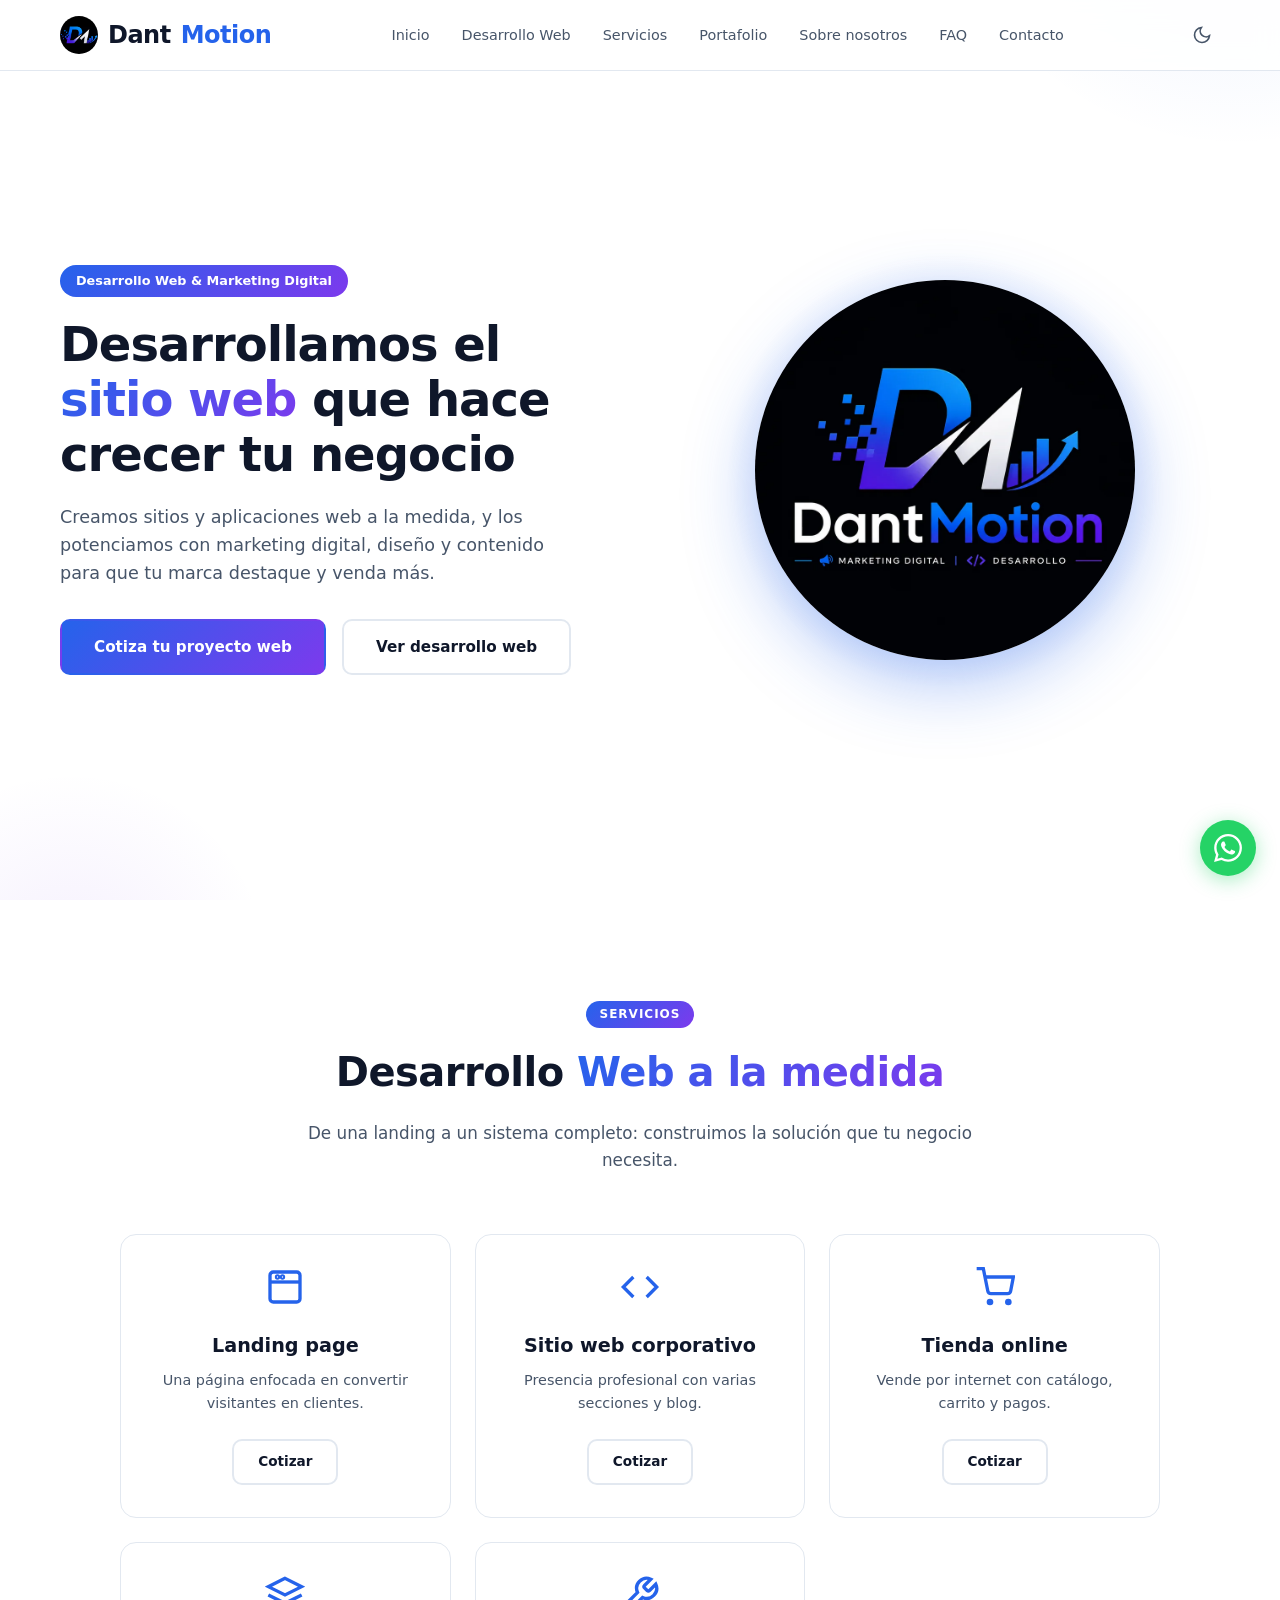
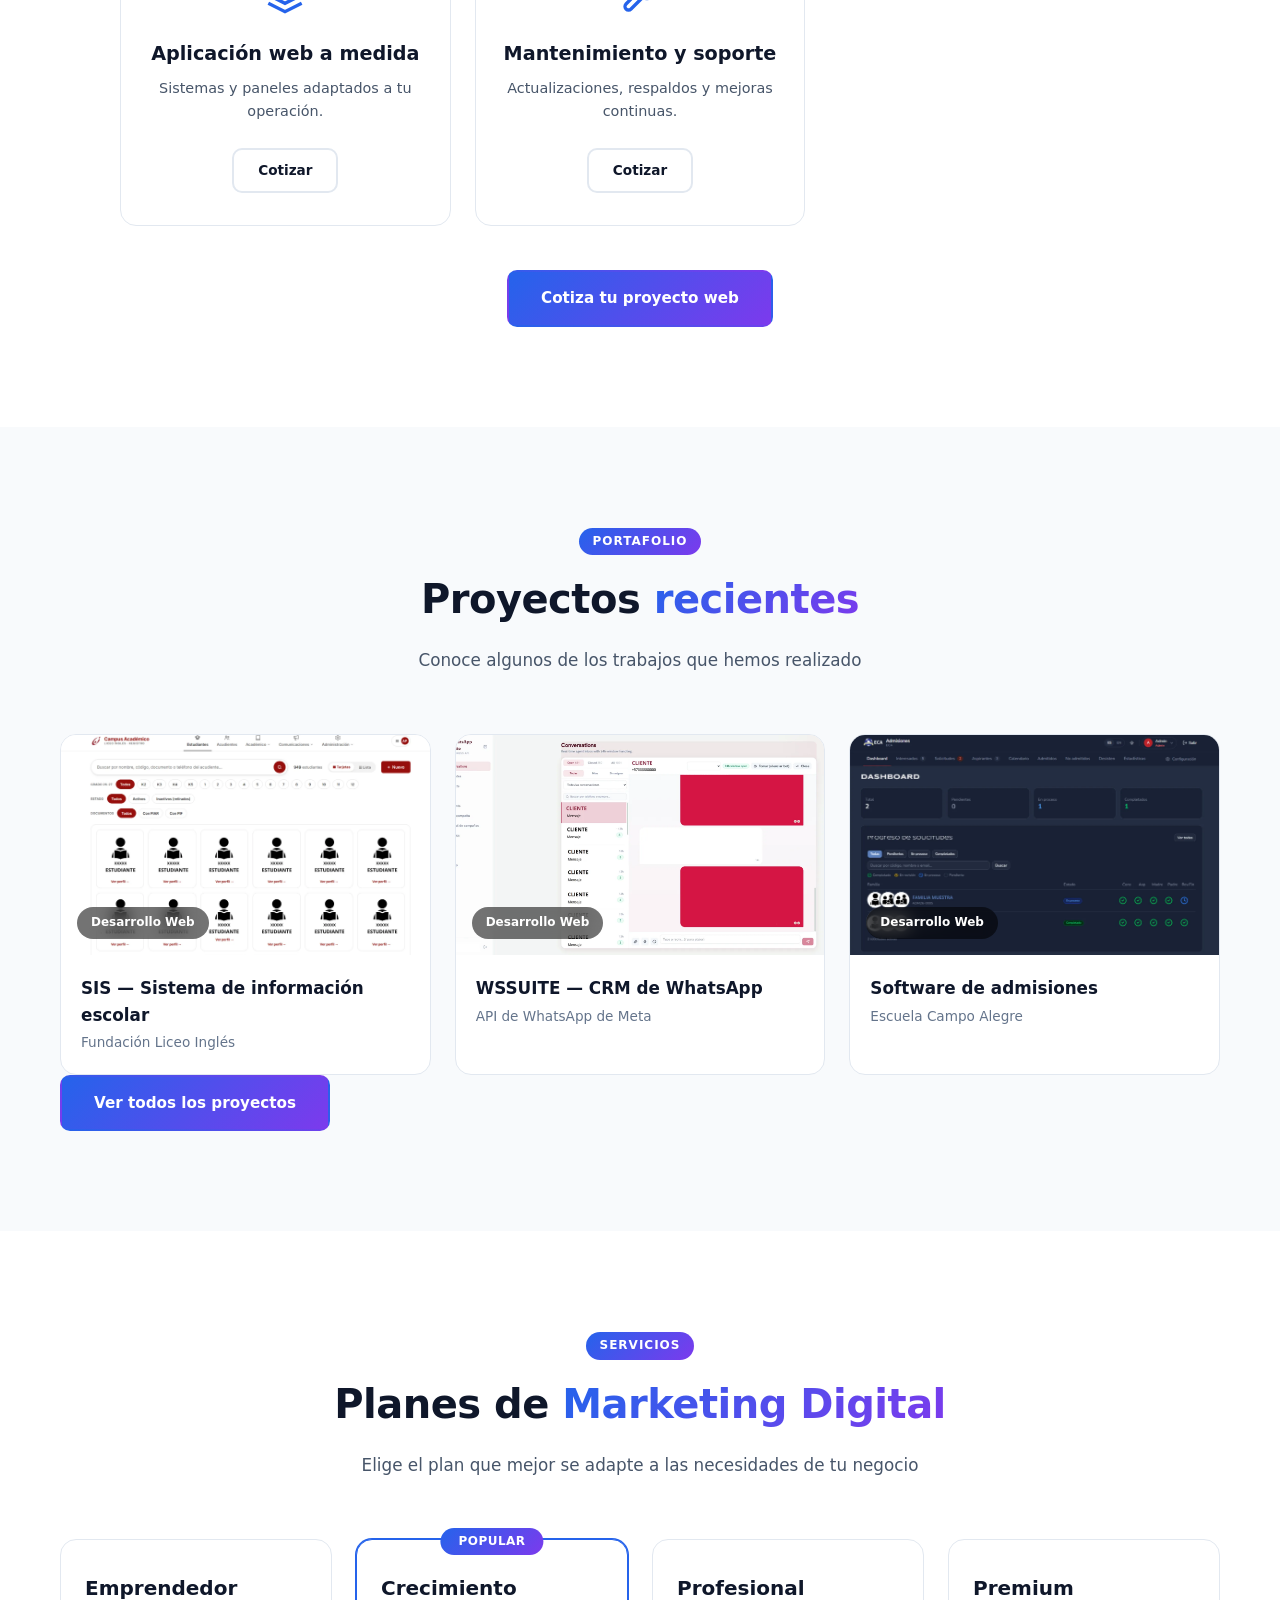
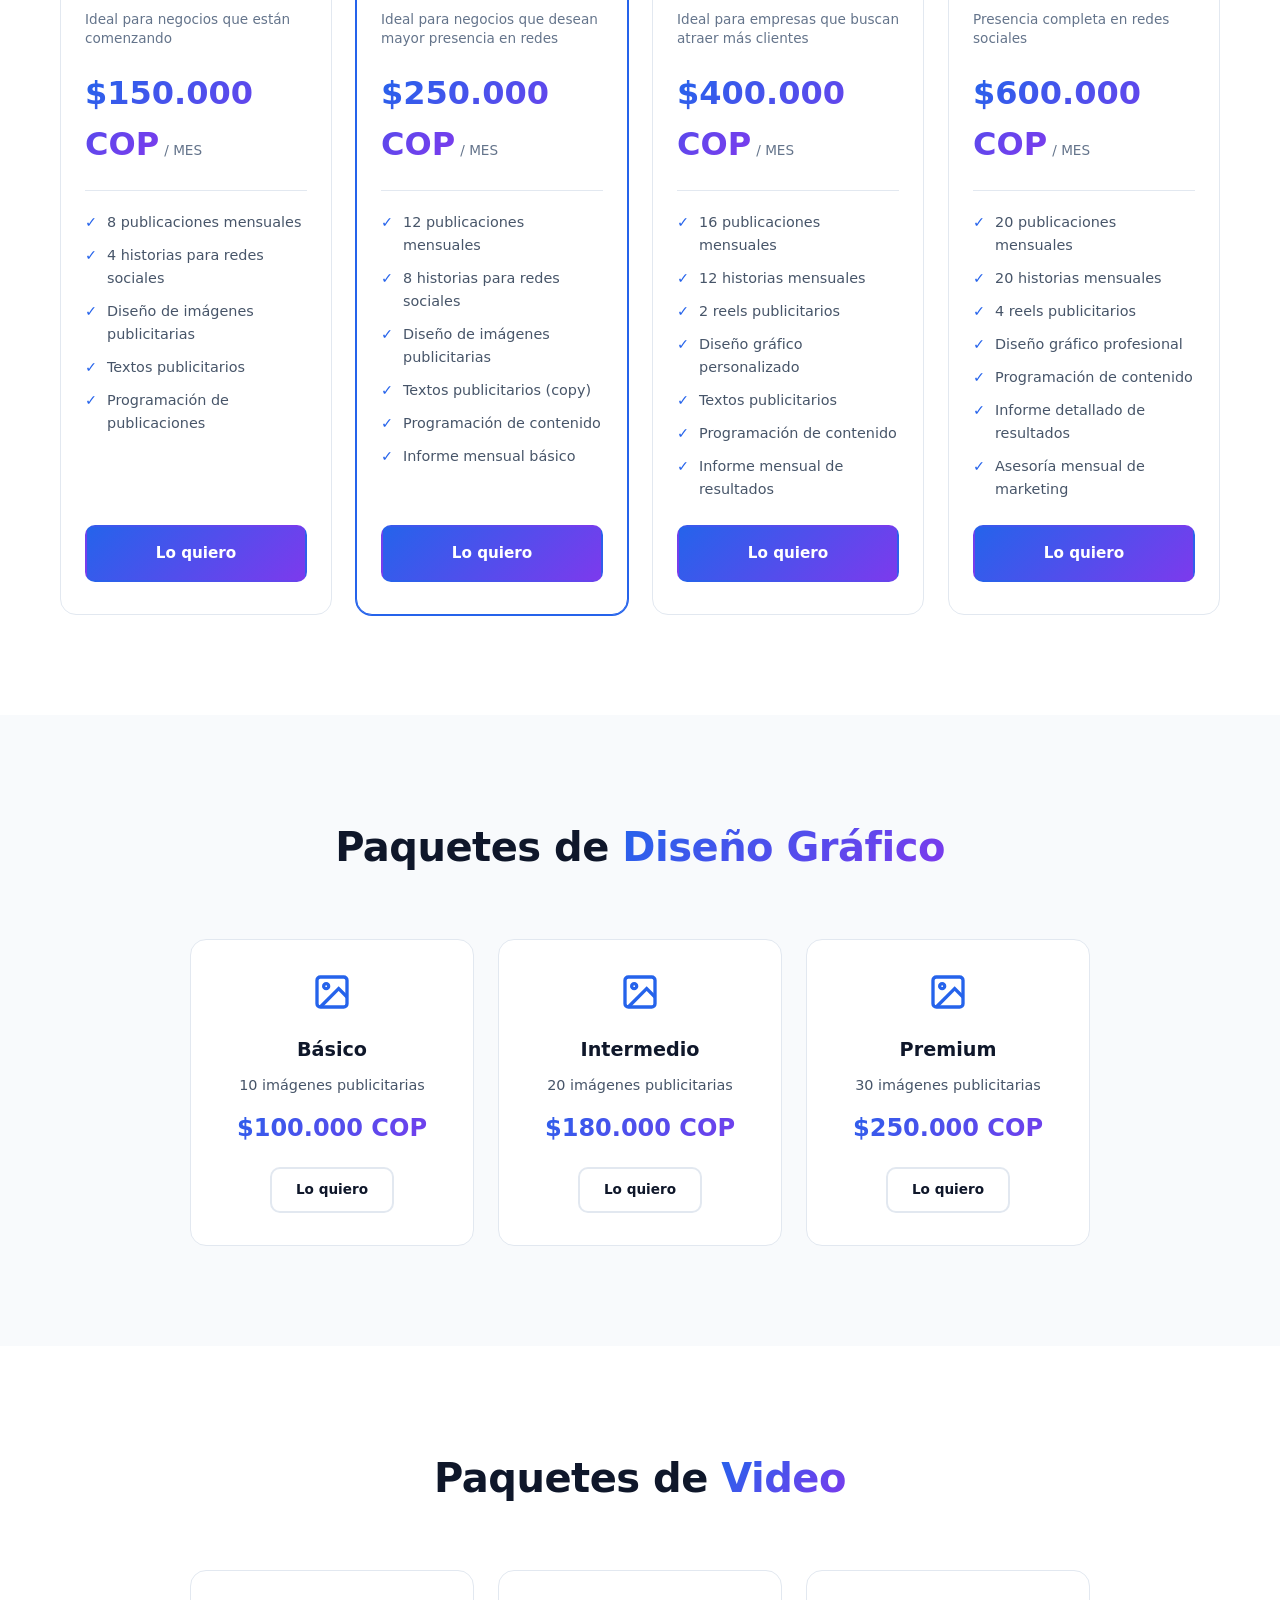
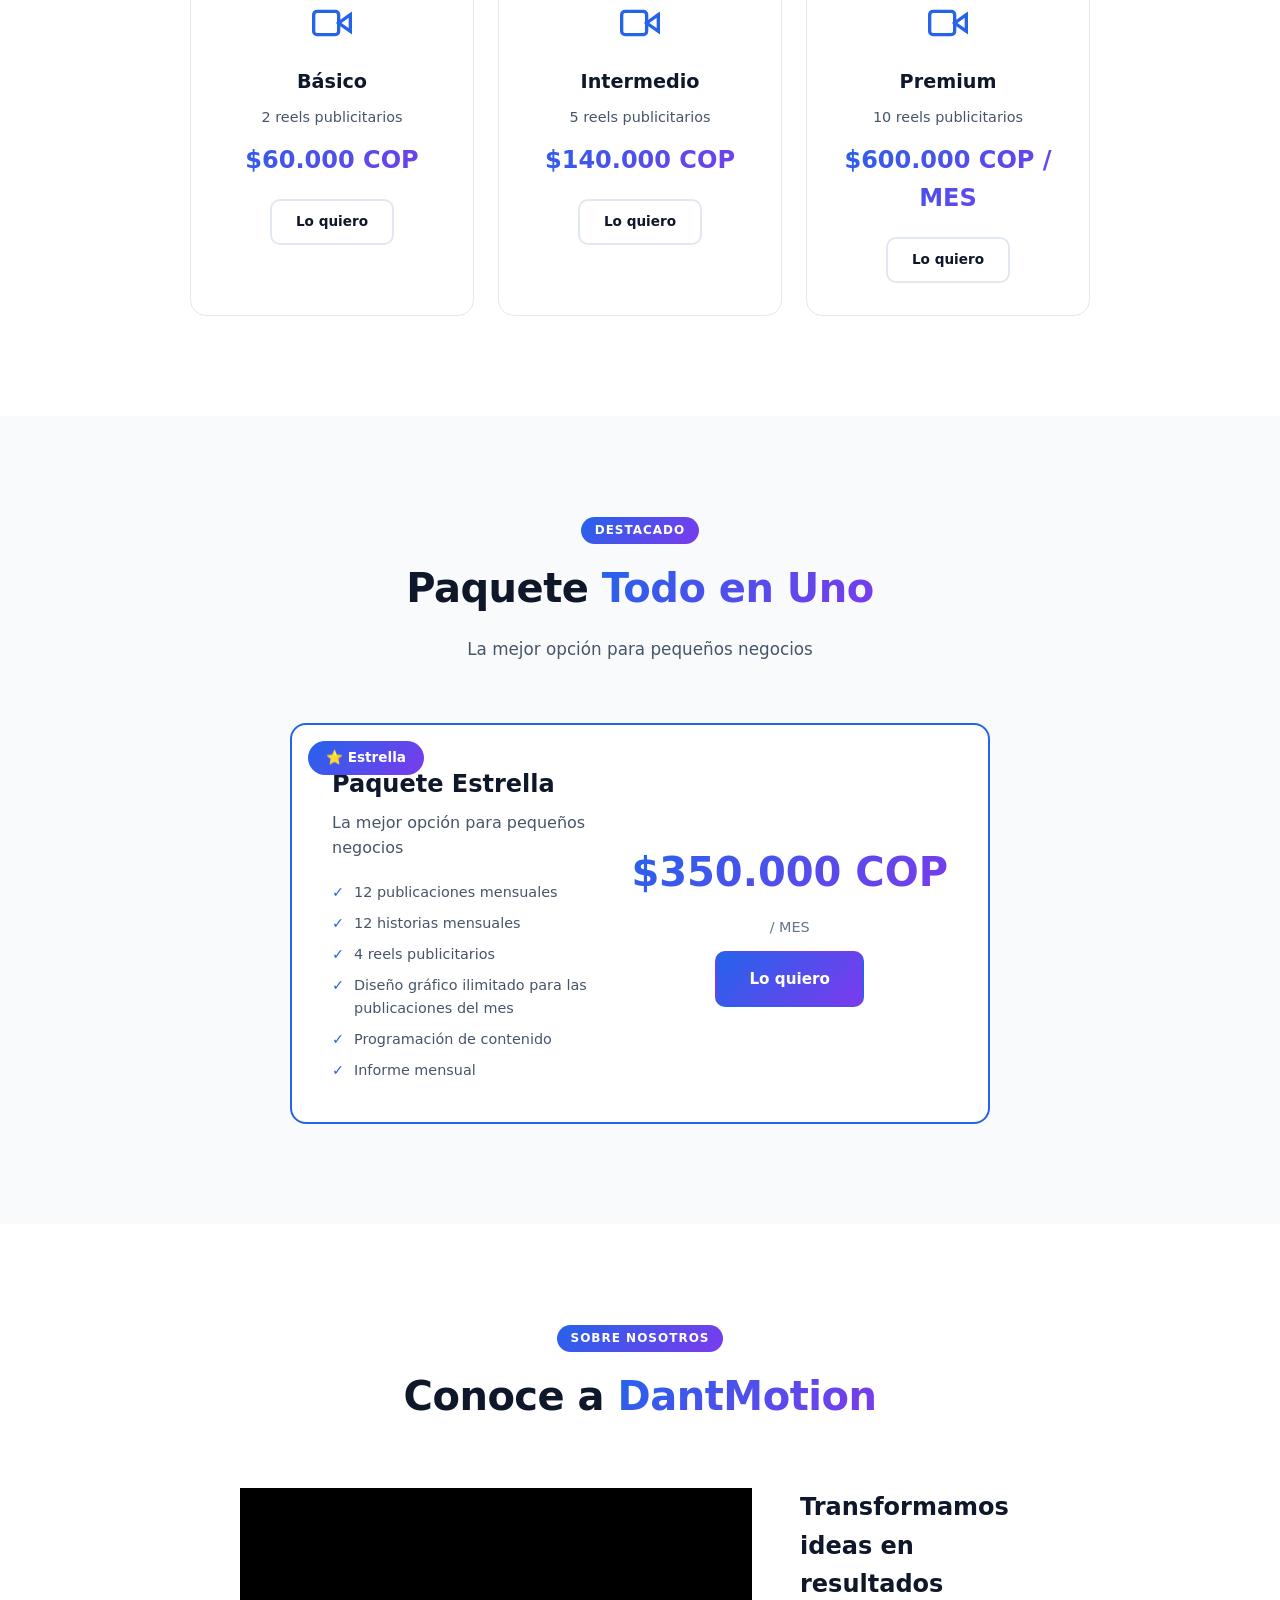
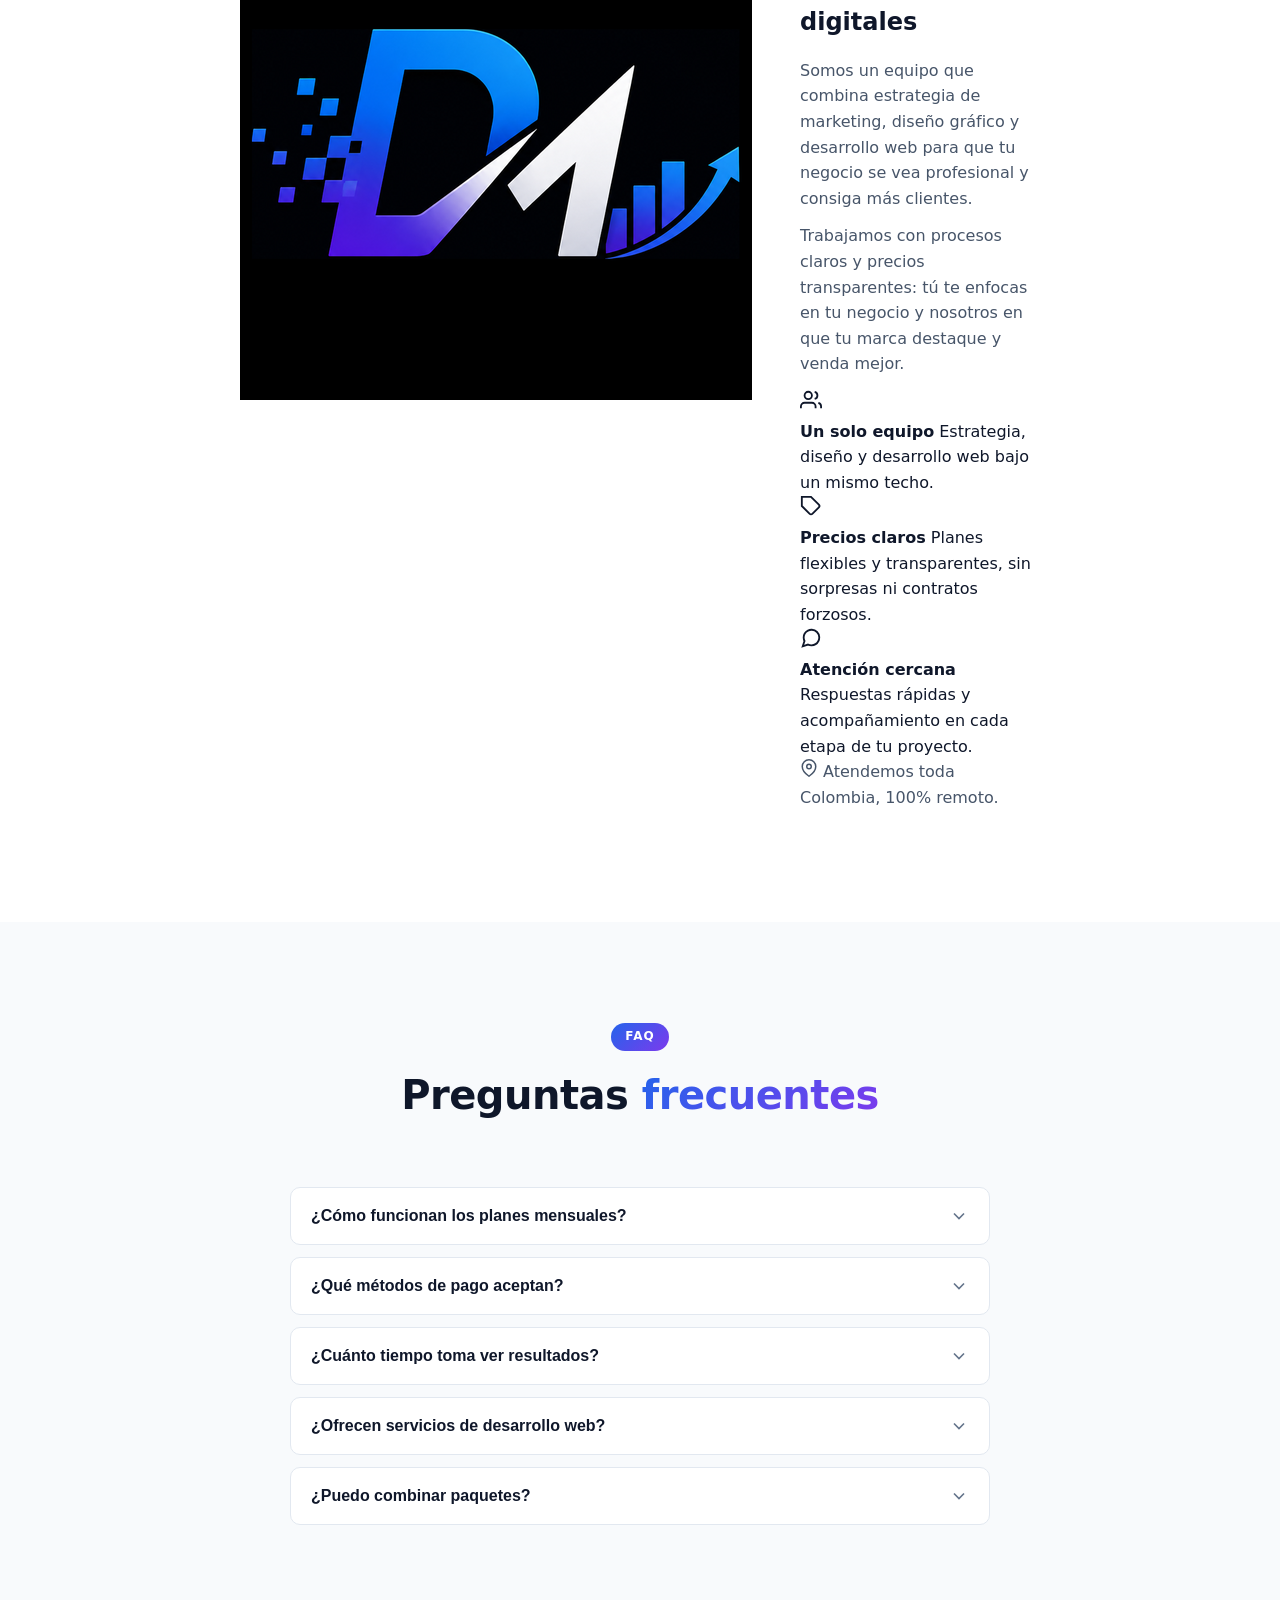
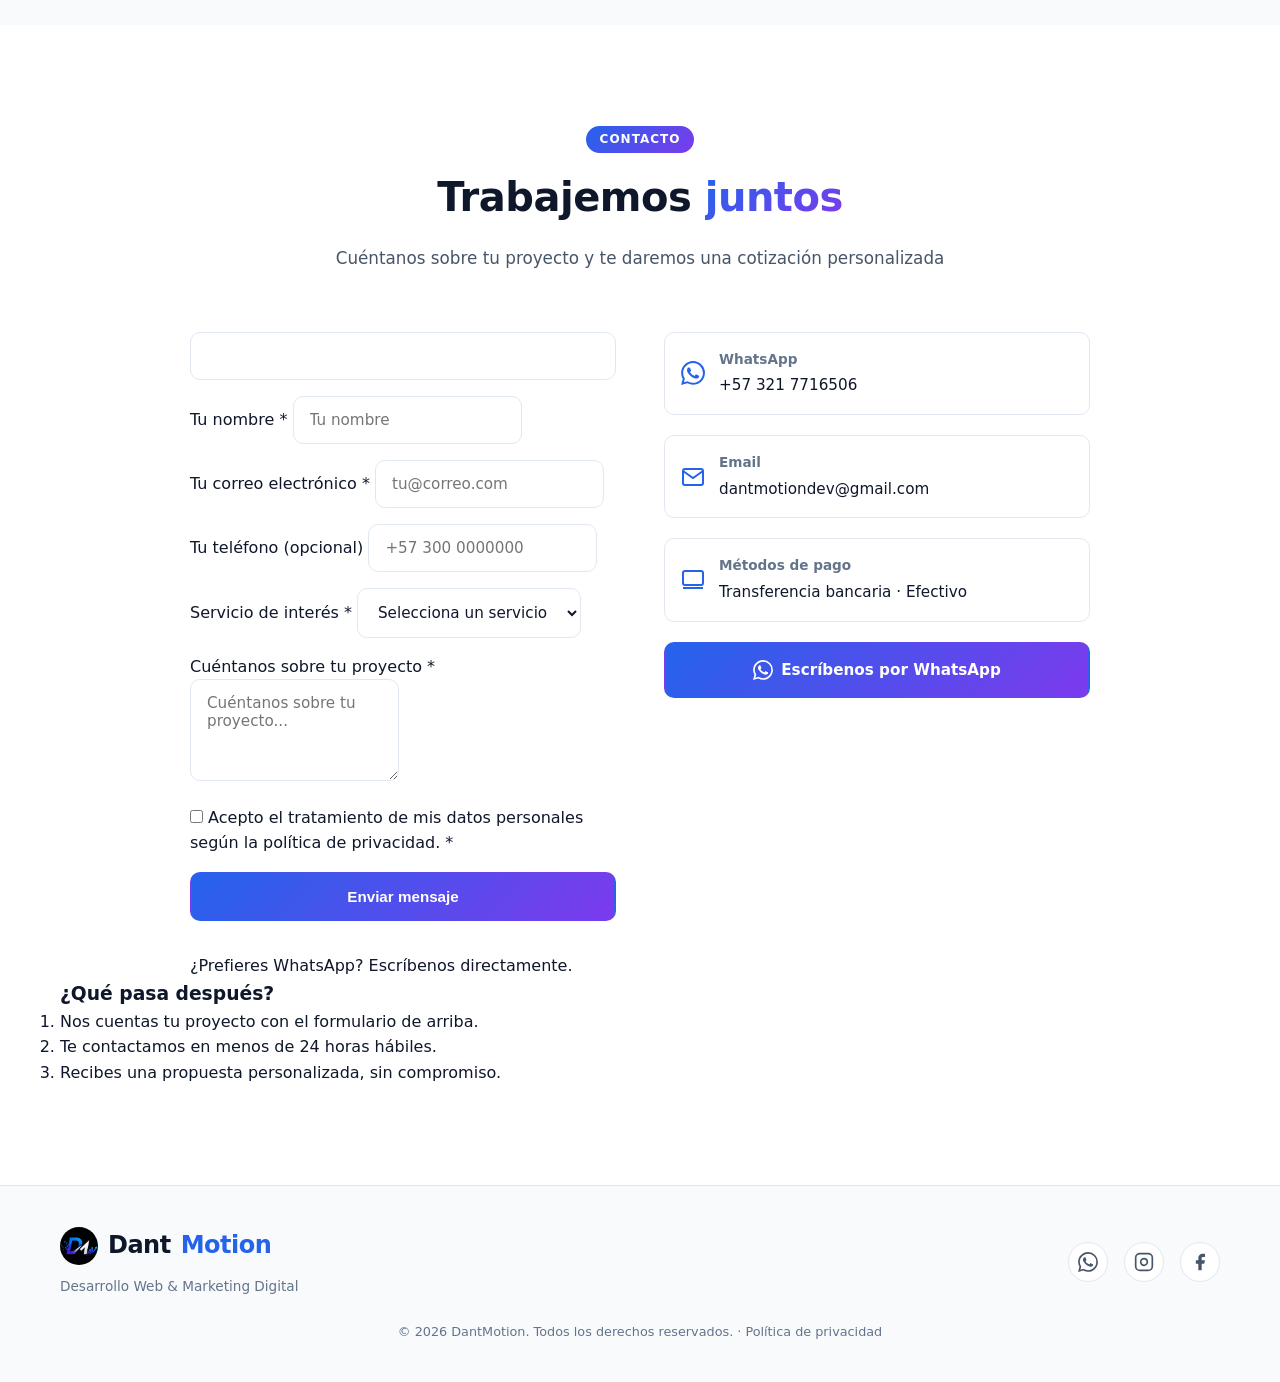
==== commit 3b9cfd19: "chore: update contact email to dantmotiondev@gmail.com" ====
--- a/index.html
+++ b/index.html
@@ -54,7 +54,7 @@
     "name": "DantMotion",
     "description": "Agencia de desarrollo web y marketing digital.",
     "url": "https://dantmotion.com/",
-    "email": "contacto@dantmotion.com",
+    "email": "dantmotiondev@gmail.com",
     "telephone": "+573217716506",
     "image": "https://dantmotion.com/img/og-image.png",
     "priceRange": "$$",
@@ -484,7 +484,7 @@
             </ul>
           </div>
           <div class="featured-card__price-box">
-            <span class="featured-card__price">$350.000</span>
+            <span class="featured-card__price">$350.000 COP</span>
             <span class="featured-card__period">/ MES</span>
             <a href="#contacto" class="btn btn--primary">Lo quiero</a>
           </div>
@@ -493,82 +493,63 @@
     </div>
   </section>
 
-  <!-- Portafolio -->
-  <section class="section" id="portafolio">
-    <div class="container">
-      <div class="section__header fade-in">
-        <span class="section__tag">Portafolio</span>
-        <h2 class="section__title">Proyectos <span class="gradient-text">recientes</span></h2>
-        <p class="section__desc">Conoce algunos de los trabajos que hemos realizado</p>
-      </div>
-      <div class="portfolio-grid">
-        <div class="portfolio-item fade-in">
-          <div class="portfolio-item__thumb" style="background: linear-gradient(135deg, #2563EB, #7C3AED);">
-            <span class="portfolio-item__label">Próximamente</span>
-          </div>
-          <div class="portfolio-item__info">
-            <h3>Tu proyecto aquí</h3>
-            <p>Comienza a trabajar con nosotros</p>
-          </div>
-        </div>
-        <div class="portfolio-item fade-in">
-          <div class="portfolio-item__thumb" style="background: linear-gradient(135deg, #7C3AED, #2563EB);">
-            <span class="portfolio-item__label">Próximamente</span>
-          </div>
-          <div class="portfolio-item__info">
-            <h3>Tu proyecto aquí</h3>
-            <p>Comienza a trabajar con nosotros</p>
-          </div>
-        </div>
-        <div class="portfolio-item fade-in">
-          <div class="portfolio-item__thumb" style="background: linear-gradient(135deg, #1E293B, #2563EB);">
-            <span class="portfolio-item__label">Próximamente</span>
-          </div>
-          <div class="portfolio-item__info">
-            <h3>Tu proyecto aquí</h3>
-            <p>Comienza a trabajar con nosotros</p>
-          </div>
-        </div>
-      </div>
-    </div>
-  </section>
-
   <!-- Sobre nosotros -->
-  <section class="section section--alt" id="sobre-nosotros">
+  <section class="section" id="sobre-nosotros">
     <div class="container">
       <div class="section__header fade-in">
         <span class="section__tag">Sobre nosotros</span>
         <h2 class="section__title">Conoce a <span class="gradient-text">DantMotion</span></h2>
       </div>
       <div class="about fade-in">
-        <div class="about__avatar">
-          <div class="about__avatar-placeholder">DM</div>
+        <div class="about__avatar" aria-hidden="true">
+          <img class="about__avatar-img" src="img/logo-mark.png" alt="">
         </div>
         <div class="about__content">
           <h3>Transformamos ideas en resultados digitales</h3>
-          <p>En DantMotion nos apasiona ayudar a negocios como el tuyo a crecer en el mundo digital. Combinamos estrategias de marketing digital con desarrollo de software web para crear soluciones completas que impulsan tu marca.</p>
-          <p>Nuestra misión es brindarte herramientas efectivas y asequibles para que puedas destacar en un mercado cada vez más competitivo.</p>
-          <div class="about__stats">
-            <div class="stat">
-              <span class="stat__number">+50</span>
-              <span class="stat__label">Proyectos realizados</span>
-            </div>
-            <div class="stat">
-              <span class="stat__number">+30</span>
-              <span class="stat__label">Clientes satisfechos</span>
-            </div>
-            <div class="stat">
-              <span class="stat__number">+3</span>
-              <span class="stat__label">Años de experiencia</span>
-            </div>
-          </div>
+          <p>Somos un equipo que combina estrategia de marketing, diseño gráfico y desarrollo web para que tu negocio se vea profesional y consiga más clientes.</p>
+          <p>Trabajamos con procesos claros y precios transparentes: tú te enfocas en tu negocio y nosotros en que tu marca destaque y venda mejor.</p>
+
+          <ul class="about__values">
+            <li class="about__value">
+              <span class="about__value-icon" aria-hidden="true">
+                <svg width="22" height="22"><use href="#icon-team"/></svg>
+              </span>
+              <div>
+                <strong>Un solo equipo</strong>
+                <span class="about__value-text">Estrategia, diseño y desarrollo web bajo un mismo techo.</span>
+              </div>
+            </li>
+            <li class="about__value">
+              <span class="about__value-icon" aria-hidden="true">
+                <svg width="22" height="22"><use href="#icon-tag"/></svg>
+              </span>
+              <div>
+                <strong>Precios claros</strong>
+                <span class="about__value-text">Planes flexibles y transparentes, sin sorpresas ni contratos forzosos.</span>
+              </div>
+            </li>
+            <li class="about__value">
+              <span class="about__value-icon" aria-hidden="true">
+                <svg width="22" height="22"><use href="#icon-chat"/></svg>
+              </span>
+              <div>
+                <strong>Atención cercana</strong>
+                <span class="about__value-text">Respuestas rápidas y acompañamiento en cada etapa de tu proyecto.</span>
+              </div>
+            </li>
+          </ul>
+
+          <p class="about__area">
+            <svg width="18" height="18" aria-hidden="true"><use href="#icon-map-pin"/></svg>
+            Atendemos toda Colombia, 100% remoto.
+          </p>
         </div>
       </div>
     </div>
   </section>
 
   <!-- FAQ -->
-  <section class="section" id="faq">
+  <section class="section section--alt" id="faq">
     <div class="container">
       <div class="section__header fade-in">
         <span class="section__tag">FAQ</span>
@@ -576,48 +557,58 @@
       </div>
       <div class="faq-list fade-in">
         <div class="faq-item">
-          <button class="faq-item__question">
+          <button type="button" class="faq-item__question" id="faq-q-1" aria-expanded="false" aria-controls="faq-a-1">
             ¿Cómo funcionan los planes mensuales?
-            <svg width="20" height="20" viewBox="0 0 24 24" fill="none" stroke="currentColor" stroke-width="2"><polyline points="6 9 12 15 18 9"/></svg>
+            <svg class="faq-item__icon" width="20" height="20" aria-hidden="true"><use href="#icon-chevron"/></svg>
           </button>
-          <div class="faq-item__answer">
-            <p>Los planes son de suscripción mensual. Cada mes creamos y programamos el contenido acordado según el paquete que elijas. Puedes cancelar en cualquier momento.</p>
+          <div class="faq-item__answer" id="faq-a-1" role="region" aria-labelledby="faq-q-1">
+            <div>
+              <p>Los planes son de suscripción mensual. Cada mes creamos y programamos el contenido acordado según el paquete que elijas. Puedes cancelar en cualquier momento.</p>
+            </div>
           </div>
         </div>
         <div class="faq-item">
-          <button class="faq-item__question">
+          <button type="button" class="faq-item__question" id="faq-q-2" aria-expanded="false" aria-controls="faq-a-2">
             ¿Qué métodos de pago aceptan?
-            <svg width="20" height="20" viewBox="0 0 24 24" fill="none" stroke="currentColor" stroke-width="2"><polyline points="6 9 12 15 18 9"/></svg>
+            <svg class="faq-item__icon" width="20" height="20" aria-hidden="true"><use href="#icon-chevron"/></svg>
           </button>
-          <div class="faq-item__answer">
-            <p>Aceptamos transferencia bancaria y pago en efectivo. Te enviaremos los datos de pago al confirmar tu servicio.</p>
+          <div class="faq-item__answer" id="faq-a-2" role="region" aria-labelledby="faq-q-2">
+            <div>
+              <p>Aceptamos transferencia bancaria y pago en efectivo. Te enviaremos los datos de pago al confirmar tu servicio.</p>
+            </div>
           </div>
         </div>
         <div class="faq-item">
-          <button class="faq-item__question">
+          <button type="button" class="faq-item__question" id="faq-q-3" aria-expanded="false" aria-controls="faq-a-3">
             ¿Cuánto tiempo toma ver resultados?
-            <svg width="20" height="20" viewBox="0 0 24 24" fill="none" stroke="currentColor" stroke-width="2"><polyline points="6 9 12 15 18 9"/></svg>
+            <svg class="faq-item__icon" width="20" height="20" aria-hidden="true"><use href="#icon-chevron"/></svg>
           </button>
-          <div class="faq-item__answer">
-            <p>Los resultados varían según el plan y la industria, pero generalmente nuestros clientes comienzan a ver mejoras en engagement y alcance a partir del primer mes.</p>
+          <div class="faq-item__answer" id="faq-a-3" role="region" aria-labelledby="faq-q-3">
+            <div>
+              <p>Los resultados varían según el plan y la industria, pero generalmente nuestros clientes comienzan a ver mejoras en engagement y alcance a partir del primer mes.</p>
+            </div>
           </div>
         </div>
         <div class="faq-item">
-          <button class="faq-item__question">
+          <button type="button" class="faq-item__question" id="faq-q-4" aria-expanded="false" aria-controls="faq-a-4">
             ¿Ofrecen servicios de desarrollo web?
-            <svg width="20" height="20" viewBox="0 0 24 24" fill="none" stroke="currentColor" stroke-width="2"><polyline points="6 9 12 15 18 9"/></svg>
+            <svg class="faq-item__icon" width="20" height="20" aria-hidden="true"><use href="#icon-chevron"/></svg>
           </button>
-          <div class="faq-item__answer">
-            <p>Sí, creamos landing pages, sitios web, aplicaciones web y tiendas online. Contáctanos para conocer más sobre nuestros paquetes de desarrollo.</p>
+          <div class="faq-item__answer" id="faq-a-4" role="region" aria-labelledby="faq-q-4">
+            <div>
+              <p>Sí, creamos landing pages, sitios web, aplicaciones web y tiendas online. Contáctanos para conocer más sobre nuestros paquetes de desarrollo.</p>
+            </div>
           </div>
         </div>
         <div class="faq-item">
-          <button class="faq-item__question">
+          <button type="button" class="faq-item__question" id="faq-q-5" aria-expanded="false" aria-controls="faq-a-5">
             ¿Puedo combinar paquetes?
-            <svg width="20" height="20" viewBox="0 0 24 24" fill="none" stroke="currentColor" stroke-width="2"><polyline points="6 9 12 15 18 9"/></svg>
+            <svg class="faq-item__icon" width="20" height="20" aria-hidden="true"><use href="#icon-chevron"/></svg>
           </button>
-          <div class="faq-item__answer">
-            <p>¡Claro! Puedes combinar cualquier paquete de marketing con diseño gráfico y video. Contáctanos y armamos un plan personalizado para ti.</p>
+          <div class="faq-item__answer" id="faq-a-5" role="region" aria-labelledby="faq-q-5">
+            <div>
+              <p>¡Claro! Puedes combinar cualquier paquete de marketing con diseño gráfico y video. Contáctanos y armamos un plan personalizado para ti.</p>
+            </div>
           </div>
         </div>
       </div>
@@ -625,7 +616,7 @@
   </section>
 
   <!-- Contacto -->
-  <section class="section section--alt" id="contacto">
+  <section class="section" id="contacto">
     <div class="container">
       <div class="section__header fade-in">
         <span class="section__tag">Contacto</span>
@@ -633,78 +624,132 @@
         <p class="section__desc">Cuéntanos sobre tu proyecto y te daremos una cotización personalizada</p>
       </div>
       <div class="contact fade-in">
-        <form class="contact__form" id="contactForm">
-          <input type="text" name="name" placeholder="Tu nombre" required>
-          <input type="email" name="email" placeholder="Tu correo electrónico" required>
-          <input type="tel" name="phone" placeholder="Tu teléfono">
-          <select name="service" required>
-            <option value="">Selecciona un servicio</option>
-            <option value="marketing">Marketing Digital</option>
-            <option value="diseno">Diseño Gráfico</option>
-            <option value="video">Video / Reels</option>
-            <option value="todo-en-uno">Paquete Todo en Uno</option>
-            <option value="desarrollo">Desarrollo Web</option>
-            <option value="otro">Otro</option>
-          </select>
-          <textarea name="message" rows="4" placeholder="Cuéntanos sobre tu proyecto..." required></textarea>
+        <form class="contact__form" id="contactForm" novalidate>
+          <!-- Honeypot antispam (oculto para personas) -->
+          <input type="text" name="_gotcha" class="honeypot" tabindex="-1" autocomplete="off" aria-hidden="true">
+
+          <div class="form-field">
+            <label for="name">Tu nombre *</label>
+            <input type="text" id="name" name="name" placeholder="Tu nombre" required autocomplete="name"
+              aria-describedby="err-name" data-required-msg="Cuéntanos tu nombre.">
+            <p class="field-error" id="err-name" hidden></p>
+          </div>
+          <div class="form-field">
+            <label for="email">Tu correo electrónico *</label>
+            <input type="email" id="email" name="email" placeholder="tu@correo.com" required autocomplete="email"
+              aria-describedby="err-email" data-required-msg="Necesitamos tu correo para responderte.">
+            <p class="field-error" id="err-email" hidden></p>
+          </div>
+          <div class="form-field">
+            <label for="phone">Tu teléfono <span class="label-optional">(opcional)</span></label>
+            <input type="tel" id="phone" name="phone" placeholder="+57 300 0000000" autocomplete="tel" inputmode="tel">
+          </div>
+          <div class="form-field">
+            <label for="service">Servicio de interés *</label>
+            <select id="service" name="service" required aria-describedby="err-service"
+              data-required-msg="Selecciona un servicio.">
+              <option value="">Selecciona un servicio</option>
+              <option value="marketing">Marketing Digital</option>
+              <option value="diseno">Diseño Gráfico</option>
+              <option value="video">Video / Reels</option>
+              <option value="todo-en-uno">Paquete Todo en Uno</option>
+              <option value="desarrollo">Desarrollo Web</option>
+              <option value="otro">Otro</option>
+            </select>
+            <p class="field-error" id="err-service" hidden></p>
+          </div>
+          <div class="form-field">
+            <label for="message">Cuéntanos sobre tu proyecto *</label>
+            <textarea id="message" name="message" rows="4" placeholder="Cuéntanos sobre tu proyecto..." required
+              aria-describedby="err-message" data-required-msg="Cuéntanos brevemente tu proyecto."></textarea>
+            <p class="field-error" id="err-message" hidden></p>
+          </div>
+
+          <div class="form-field form-field--check">
+            <input type="checkbox" id="privacy" name="privacy" required aria-describedby="err-privacy"
+              data-required-msg="Debes aceptar la política de privacidad.">
+            <label for="privacy">Acepto el tratamiento de mis datos personales según la
+              <a href="privacidad.html" target="_blank" rel="noopener noreferrer">política de privacidad</a>. *</label>
+            <p class="field-error" id="err-privacy" hidden></p>
+          </div>
+
           <button type="submit" class="btn btn--primary btn--block">Enviar mensaje</button>
+          <p class="form-status" id="formStatus" role="status" aria-live="polite"></p>
+          <p class="form-alt">¿Prefieres WhatsApp?
+            <a href="https://wa.me/573217716506" target="_blank" rel="noopener noreferrer">Escríbenos directamente</a>.
+          </p>
         </form>
         <div class="contact__info">
           <div class="contact__card">
-            <svg width="24" height="24" viewBox="0 0 24 24" fill="none" stroke="currentColor" stroke-width="2"><path d="M22 16.92v3a2 2 0 0 1-2.18 2 19.79 19.79 0 0 1-8.63-3.07 19.5 19.5 0 0 1-6-6 19.79 19.79 0 0 1-3.07-8.67A2 2 0 0 1 4.11 2h3a2 2 0 0 1 2 1.72 12.84 12.84 0 0 0 .7 2.81 2 2 0 0 1-.45 2.11L8.09 9.91a16 16 0 0 0 6 6l1.27-1.27a2 2 0 0 1 2.11-.45 12.84 12.84 0 0 0 2.81.7A2 2 0 0 1 22 16.92z"/></svg>
+            <svg width="24" height="24" aria-hidden="true"><use href="#icon-whatsapp"/></svg>
             <div>
               <strong>WhatsApp</strong>
-              <a href="https://wa.me/573217716506" target="_blank">+57 321 7716506</a>
+              <a href="https://wa.me/573217716506" target="_blank" rel="noopener noreferrer">+57 321 7716506</a>
             </div>
           </div>
           <div class="contact__card">
-            <svg width="24" height="24" viewBox="0 0 24 24" fill="none" stroke="currentColor" stroke-width="2"><path d="M4 4h16c1.1 0 2 .9 2 2v12c0 1.1-.9 2-2 2H4c-1.1 0-2-.9-2-2V6c0-1.1.9-2 2-2z"/><polyline points="22,6 12,13 2,6"/></svg>
+            <svg width="24" height="24" aria-hidden="true"><use href="#icon-mail"/></svg>
             <div>
               <strong>Email</strong>
-              <a href="mailto:contacto@dantmotion.com">contacto@dantmotion.com</a>
+              <a href="mailto:dantmotiondev@gmail.com">dantmotiondev@gmail.com</a>
             </div>
           </div>
           <div class="contact__card">
-            <svg width="24" height="24" viewBox="0 0 24 24" fill="none" stroke="currentColor" stroke-width="2"><rect x="2" y="3" width="20" height="14" rx="2"/><line x1="2" y1="20" x2="22" y2="20"/></svg>
+            <svg width="24" height="24" aria-hidden="true"><use href="#icon-card"/></svg>
             <div>
               <strong>Métodos de pago</strong>
               <span>Transferencia bancaria · Efectivo</span>
             </div>
           </div>
-          <a href="https://wa.me/573217716506" target="_blank" class="btn btn--primary btn--block">
-            <svg width="20" height="20" viewBox="0 0 24 24" fill="currentColor"><path d="M17.472 14.382c-.297-.149-1.758-.867-2.03-.967-.273-.099-.471-.148-.67.15-.197.297-.767.966-.94 1.164-.173.199-.347.223-.644.075-.297-.15-1.255-.463-2.39-1.475-.883-.788-1.48-1.761-1.653-2.059-.173-.297-.018-.458.13-.606.134-.133.298-.347.446-.52.149-.174.198-.298.298-.497.099-.198.05-.371-.025-.52-.075-.149-.669-1.612-.916-2.207-.242-.579-.487-.5-.669-.51-.173-.008-.371-.01-.57-.01-.198 0-.52.074-.792.372-.272.297-1.04 1.016-1.04 2.479 0 1.462 1.065 2.875 1.213 3.074.149.198 2.096 3.2 5.077 4.487.709.306 1.262.489 1.694.625.712.227 1.36.195 1.871.118.571-.085 1.758-.719 2.006-1.413.248-.694.248-1.289.173-1.413-.074-.124-.272-.198-.57-.347m-5.421 7.403h-.004a9.87 9.87 0 01-5.031-1.378l-.361-.214-3.741.982.998-3.648-.235-.374a9.86 9.86 0 01-1.51-5.26c.001-5.45 4.436-9.884 9.888-9.884 2.64 0 5.122 1.03 6.988 2.898a9.825 9.825 0 012.893 6.994c-.003 5.45-4.437 9.884-9.885 9.884m8.413-18.297A11.815 11.815 0 0012.05 0C5.495 0 .16 5.335.157 11.892c0 2.096.547 4.142 1.588 5.945L.057 24l6.305-1.654a11.882 11.882 0 005.683 1.448h.005c6.554 0 11.89-5.335 11.893-11.893a11.821 11.821 0 00-3.48-8.413z"/></svg>
+          <a href="https://wa.me/573217716506" target="_blank" rel="noopener noreferrer" class="btn btn--primary btn--block">
+            <svg width="20" height="20" aria-hidden="true"><use href="#icon-whatsapp"/></svg>
             Escríbenos por WhatsApp
           </a>
         </div>
       </div>
-    </div>
-  </section>
+
+      <div class="contact__steps fade-in">
+        <h3 class="contact__steps-title">¿Qué pasa después?</h3>
+        <ol class="contact__steps-list">
+          <li>Nos cuentas tu proyecto con el formulario de arriba.</li>
+          <li>Te contactamos en menos de 24 horas hábiles.</li>
+          <li>Recibes una propuesta personalizada, sin compromiso.</li>
+        </ol>
+      </div>
+    </div>
+  </section>
+
+  </main>
 
   <!-- Footer -->
   <footer class="footer">
     <div class="container footer__inner">
       <div class="footer__brand">
-        <a href="#" class="logo">Dant<span>Motion</span></a>
-        <p>Marketing Digital & Desarrollo Web</p>
+        <a href="#inicio" class="logo">
+          <img class="logo__mark" src="img/logo-mark.png" alt="" width="38" height="38">
+          Dant<span>Motion</span>
+        </a>
+        <p>Desarrollo Web & Marketing Digital</p>
       </div>
       <div class="footer__social">
-        <a href="https://wa.me/573217716506" target="_blank" aria-label="WhatsApp">
-          <svg width="20" height="20" viewBox="0 0 24 24" fill="currentColor"><path d="M17.472 14.382c-.297-.149-1.758-.867-2.03-.967-.273-.099-.471-.148-.67.15-.197.297-.767.966-.94 1.164-.173.199-.347.223-.644.075-.297-.15-1.255-.463-2.39-1.475-.883-.788-1.48-1.761-1.653-2.059-.173-.297-.018-.458.13-.606.134-.133.298-.347.446-.52.149-.174.198-.298.298-.497.099-.198.05-.371-.025-.52-.075-.149-.669-1.612-.916-2.207-.242-.579-.487-.5-.669-.51-.173-.008-.371-.01-.57-.01-.198 0-.52.074-.792.372-.272.297-1.04 1.016-1.04 2.479 0 1.462 1.065 2.875 1.213 3.074.149.198 2.096 3.2 5.077 4.487.709.306 1.262.489 1.694.625.712.227 1.36.195 1.871.118.571-.085 1.758-.719 2.006-1.413.248-.694.248-1.289.173-1.413-.074-.124-.272-.198-.57-.347m-5.421 7.403h-.004a9.87 9.87 0 01-5.031-1.378l-.361-.214-3.741.982.998-3.648-.235-.374a9.86 9.86 0 01-1.51-5.26c.001-5.45 4.436-9.884 9.888-9.884 2.64 0 5.122 1.03 6.988 2.898a9.825 9.825 0 012.893 6.994c-.003 5.45-4.437 9.884-9.885 9.884m8.413-18.297A11.815 11.815 0 0012.05 0C5.495 0 .16 5.335.157 11.892c0 2.096.547 4.142 1.588 5.945L.057 24l6.305-1.654a11.882 11.882 0 005.683 1.448h.005c6.554 0 11.89-5.335 11.893-11.893a11.821 11.821 0 00-3.48-8.413z"/></svg>
+        <a href="https://wa.me/573217716506" target="_blank" rel="noopener noreferrer" aria-label="WhatsApp">
+          <svg width="20" height="20" aria-hidden="true"><use href="#icon-whatsapp"/></svg>
         </a>
-        <a href="#" target="_blank" aria-label="Instagram">
-          <svg width="20" height="20" viewBox="0 0 24 24" fill="none" stroke="currentColor" stroke-width="2"><rect x="2" y="2" width="20" height="20" rx="5"/><path d="M16 11.37A4 4 0 1 1 12.63 8 4 4 0 0 1 16 11.37z"/><line x1="17.5" y1="6.5" x2="17.51" y2="6.5"/></svg>
+        <!-- TODO: reemplazar por los perfiles reales cuando existan -->
+        <a href="#" aria-label="Instagram (próximamente)">
+          <svg width="20" height="20" aria-hidden="true"><use href="#icon-instagram"/></svg>
         </a>
-        <a href="#" target="_blank" aria-label="Facebook">
-          <svg width="20" height="20" viewBox="0 0 24 24" fill="currentColor"><path d="M18 2h-3a5 5 0 0 0-5 5v3H7v4h3v8h4v-8h3l1-4h-4V7a1 1 0 0 1 1-1h3z"/></svg>
+        <a href="#" aria-label="Facebook (próximamente)">
+          <svg width="20" height="20" aria-hidden="true"><use href="#icon-facebook"/></svg>
         </a>
       </div>
-      <p class="footer__copy">&copy; 2026 DantMotion. Todos los derechos reservados.</p>
+      <p class="footer__copy">&copy; 2026 DantMotion. Todos los derechos reservados. · <a href="privacidad.html">Política de privacidad</a></p>
     </div>
   </footer>
 
   <!-- WhatsApp Float -->
-  <a href="https://wa.me/573217716506" target="_blank" class="whatsapp-float" aria-label="WhatsApp">
-    <svg width="28" height="28" viewBox="0 0 24 24" fill="currentColor"><path d="M17.472 14.382c-.297-.149-1.758-.867-2.03-.967-.273-.099-.471-.148-.67.15-.197.297-.767.966-.94 1.164-.173.199-.347.223-.644.075-.297-.15-1.255-.463-2.39-1.475-.883-.788-1.48-1.761-1.653-2.059-.173-.297-.018-.458.13-.606.134-.133.298-.347.446-.52.149-.174.198-.298.298-.497.099-.198.05-.371-.025-.52-.075-.149-.669-1.612-.916-2.207-.242-.579-.487-.5-.669-.51-.173-.008-.371-.01-.57-.01-.198 0-.52.074-.792.372-.272.297-1.04 1.016-1.04 2.479 0 1.462 1.065 2.875 1.213 3.074.149.198 2.096 3.2 5.077 4.487.709.306 1.262.489 1.694.625.712.227 1.36.195 1.871.118.571-.085 1.758-.719 2.006-1.413.248-.694.248-1.289.173-1.413-.074-.124-.272-.198-.57-.347m-5.421 7.403h-.004a9.87 9.87 0 01-5.031-1.378l-.361-.214-3.741.982.998-3.648-.235-.374a9.86 9.86 0 01-1.51-5.26c.001-5.45 4.436-9.884 9.888-9.884 2.64 0 5.122 1.03 6.988 2.898a9.825 9.825 0 012.893 6.994c-.003 5.45-4.437 9.884-9.885 9.884m8.413-18.297A11.815 11.815 0 0012.05 0C5.495 0 .16 5.335.157 11.892c0 2.096.547 4.142 1.588 5.945L.057 24l6.305-1.654a11.882 11.882 0 005.683 1.448h.005c6.554 0 11.89-5.335 11.893-11.893a11.821 11.821 0 00-3.48-8.413z"/></svg>
+  <a href="https://wa.me/573217716506" target="_blank" rel="noopener noreferrer" class="whatsapp-float" aria-label="Escríbenos por WhatsApp">
+    <svg width="28" height="28" aria-hidden="true"><use href="#icon-whatsapp"/></svg>
   </a>
 
   <script src="js/main.js"></script>
